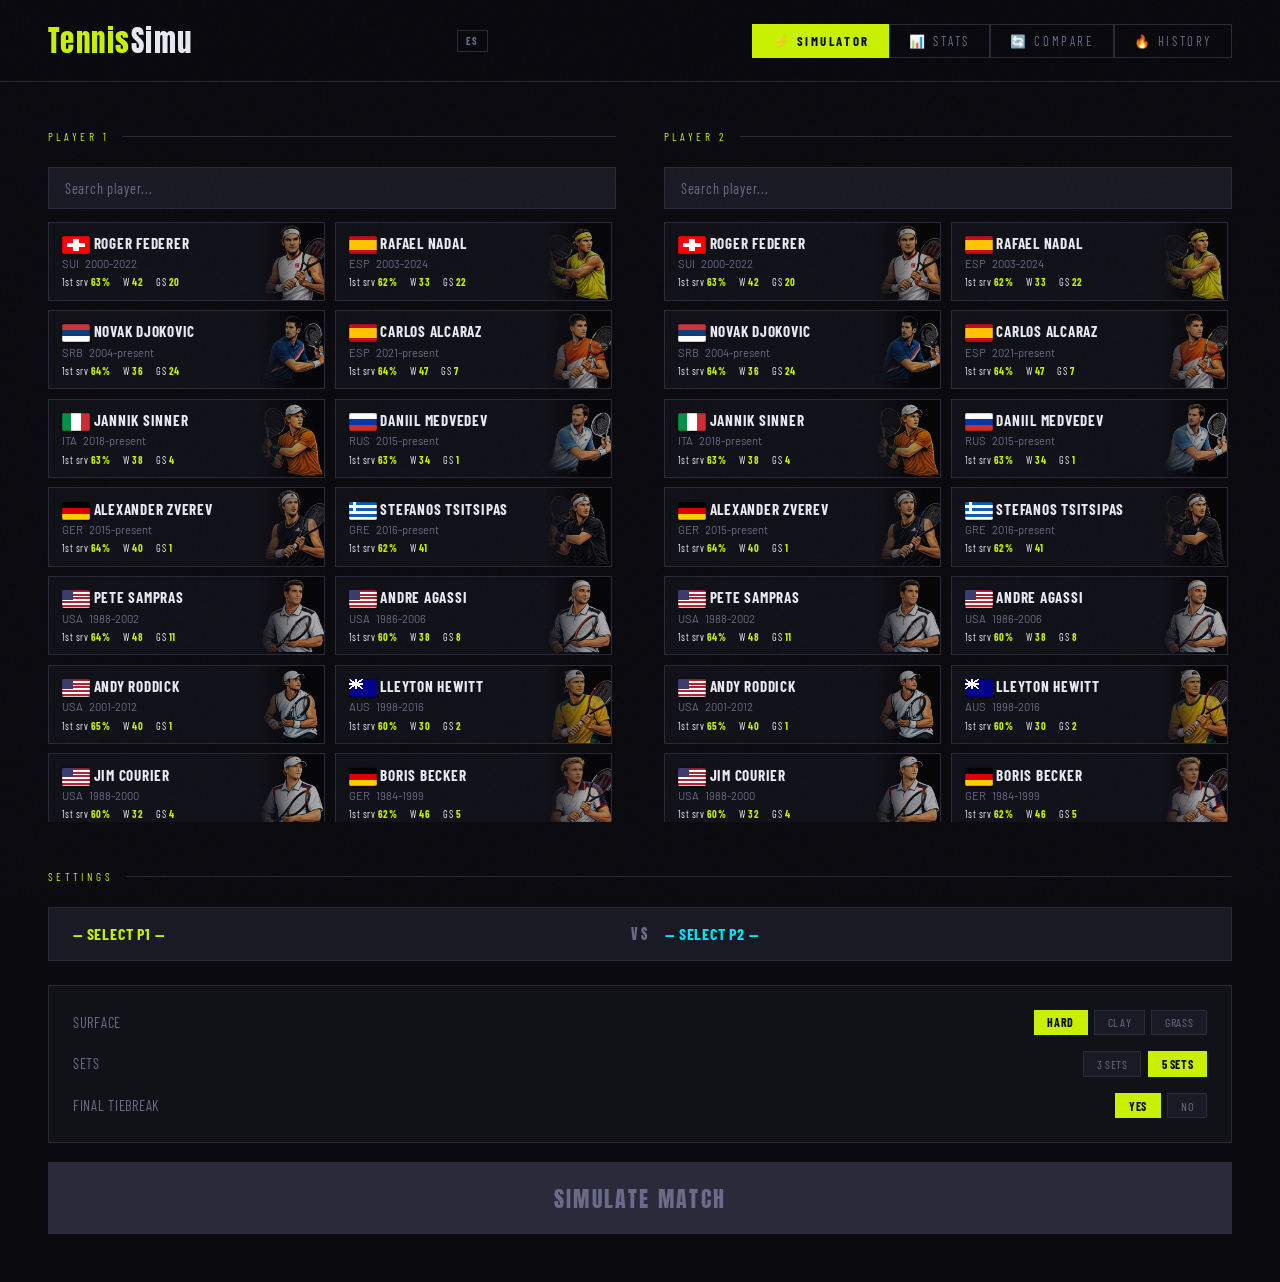
==== index.html @ 1f93cda4 "Add files via upload" ====
<!DOCTYPE html>
<html lang="en">
<head>
<meta charset="UTF-8">
<meta name="viewport" content="width=device-width, initial-scale=1.0, maximum-scale=5.0">
<meta name="theme-color" content="#0a0a0f">
<meta name="apple-mobile-web-app-capable" content="yes">
<meta name="apple-mobile-web-app-status-bar-style" content="black-translucent">
<title>TennisSimu</title>
<link rel="icon" type="image/svg+xml" href="data:image/svg+xml,%3Csvg xmlns='http://www.w3.org/2000/svg' viewBox='0 0 32 32'%3E%3Ccircle cx='16' cy='16' r='15' fill='%230a0a0f' stroke='%232a2a3a' stroke-width='1'/%3E%3Ctext x='16' y='22' font-family='Arial Black,sans-serif' font-size='18' font-weight='900' fill='%23c8f000' text-anchor='middle'%3ET%3C/text%3E%3C/svg%3E">
<link rel="icon" type="image/png" sizes="32x32" href="data:image/svg+xml,%3Csvg xmlns='http://www.w3.org/2000/svg' viewBox='0 0 32 32'%3E%3Ccircle cx='16' cy='16' r='15' fill='%230a0a0f' stroke='%232a2a3a' stroke-width='1'/%3E%3Ctext x='16' y='22' font-family='Arial Black,sans-serif' font-size='18' font-weight='900' fill='%23c8f000' text-anchor='middle'%3ET%3C/text%3E%3C/svg%3E">
<link rel="preconnect" href="https://fonts.googleapis.com">
<link href="https://fonts.googleapis.com/css2?family=Anton&family=Barlow+Condensed:wght@300;400;600;700&family=Barlow:wght@300;400;500&display=swap" rel="stylesheet">
<link rel="stylesheet" href="css/style.css">
</head>
<body>
<header>
  <div class="logo">Tennis<span>Simu</span></div>
  <button id="lang-toggle" class="lang-toggle">ES</button>
  <div class="nav-tabs">
    <button class="nav-tab active" data-page="simulator">⚡ Simulator</button>
    <button class="nav-tab" data-page="stats">📊 Stats</button>
    <button class="nav-tab" data-page="comparador">🔄 Compare</button>
    <button class="nav-tab" data-page="historico">🔥 History</button>
  </div>
</header>

<!-- ==================== PAGE: SIMULATOR ==================== -->
<div id="page-simulator" class="page active">
<div class="main-grid">

  <!-- DESKTOP selector (hidden on mobile) -->
  <div id="desktop-selector" style="display:contents">
  <div>
    <div class="section-label" id="section-label-p1">Player 1</div>
    <input class="search-bar" placeholder="Search player..." id="search-p1">
    <div class="player-grid" id="grid-p1"></div>
  </div>

  <div>
    <div class="section-label" id="section-label-p2">Player 2</div>
    <input class="search-bar" placeholder="Search player..." id="search-p2">
    <div class="player-grid" id="grid-p2"></div>
  </div>
  </div><!-- /desktop-selector -->

  <!-- MOBILE selector (hidden on desktop) -->
  <div id="mobile-selector" style="display:none; grid-column:1/-1">
    <div id="mob-sel-header" class="mob-sel-header"></div>
    <input class="search-bar" placeholder="🔍 Search player..." id="mob-search">
    <div class="mob-grid" id="mob-grid"></div>
    <!-- Player slots — se actualizan al elegir jugadores -->
    <div class="mob-vs-bar" id="mob-vs-bar">
      <div class="mob-player-slot slot-p1 slot-empty" id="mob-slot-p1">
        <div class="mob-slot-empty-label">PLAYER 1</div>
      </div>
      <div class="mob-vs-sep">VS</div>
      <div class="mob-player-slot slot-p2 slot-empty" id="mob-slot-p2">
        <div class="mob-slot-empty-label">PLAYER 2</div>
      </div>
    </div>
  </div>

  <div style="grid-column:1/-1">
    <div class="section-label" id="section-label-config">Settings</div>
    <div class="selection-display">
      <div class="sel-name p1" id="sel-p1" id="sel-p1">— Select P1 —</div>
      <div class="sel-vs">VS</div>
      <div class="sel-name p2" id="sel-p2">— Select P2 —</div>
    </div>
    <div class="config-panel">
      <div class="config-row">
        <span id="label-surface">Surface</span>
        <div class="config-options" id="surface-opts">
          <button class="opt-btn active" data-val="hard">Hard</button>
          <button class="opt-btn" data-val="clay">Clay</button>
          <button class="opt-btn" data-val="grass">Grass</button>
        </div>
      </div>
      <div class="config-row">
        <span id="label-sets">Sets</span>
        <div class="config-options" id="sets-opts">
          <button class="opt-btn" data-val="3">3 sets</button>
          <button class="opt-btn active" data-val="5">5 sets</button>
        </div>
      </div>
      <div class="config-row">
        <span id="label-tb">Final tiebreak</span>
        <div class="config-options" id="tb-opts">
          <button class="opt-btn active" data-val="yes">Yes</button>
          <button class="opt-btn" data-val="no">No</button>
        </div>
      </div>
    </div>
    <br>
    <button class="sim-btn" id="sim-btn" disabled>SIMULATE MATCH</button>
  </div>

  <div class="winner-banner" id="winner-banner" style="display:none">
    <div class="winner-label" id="winner-label-text">🏆 Match winner</div>
    <div class="winner-name" id="winner-name">—</div>
    <div class="winner-score" id="winner-score">—</div>
  </div>

  <div id="scoreboard" style="display:none">
    <div class="score-header">
      <div id="sb-header-player">Player</div>
      <div>S1</div><div>S2</div><div>S3</div><div>S4</div><div>S5</div>
      <div id="sb-header-games">Games</div>
    </div>
    <div class="score-row">
      <div class="player-label"><span class="dot-p1"></span><span id="sb-name-p1">—</span></div>
      <div class="set-score inactive" id="s1p1">-</div>
      <div class="set-score inactive" id="s2p1">-</div>
      <div class="set-score inactive" id="s3p1">-</div>
      <div class="set-score inactive" id="s4p1">-</div>
      <div class="set-score inactive" id="s5p1">-</div>
      <div class="games-total p1" id="tot-p1">0</div>
    </div>
    <div class="score-row">
      <div class="player-label"><span class="dot-p2"></span><span id="sb-name-p2">—</span></div>
      <div class="set-score inactive" id="s1p2">-</div>
      <div class="set-score inactive" id="s2p2">-</div>
      <div class="set-score inactive" id="s3p2">-</div>
      <div class="set-score inactive" id="s4p2">-</div>
      <div class="set-score inactive" id="s5p2">-</div>
      <div class="games-total p2" id="tot-p2">0</div>
    </div>
  </div>

  <div id="match-stats" style="display:none">
    <div class="section-label" id="match-stats-label">Match stats</div>
    <div class="stats-two-cols" id="stats-grid">
      <div class="stats-col" id="stats-col-p1"></div>
      <div class="stats-col" id="stats-col-p2"></div>
    </div>
  </div>
  <div id="point-log" style="display:none"></div>
  <div id="again-wrap" style="display:none; grid-column:1/-1;">
    <div id="sim1000-result" style="display:none;">
      <div class="sim1000-header" id="sim1000-header">100 MATCHES</div>
      <div class="sim1000-nums">
        <div class="sim1000-num p1" id="sim1000-num-p1">—</div>
        <div class="sim1000-num p2" id="sim1000-num-p2">—</div>
      </div>
      <div class="sim1000-bar-wrap">
        <div class="sim1000-bar-p1" id="sim1000-bar-p1"></div>
        <div class="sim1000-bar-p2" id="sim1000-bar-p2"></div>
      </div>
    </div>
    <button class="sim-btn sim-btn-1000" id="sim-btn-1000" disabled>× 100</button>
    <button class="again-btn" id="again-btn">↩ New match</button>
  </div>

</div>
</div>

<!-- ==================== PAGE: COMPARADOR ==================== -->
<div id="page-comparador" class="page">
  <div class="stats-page-layout">

    <!-- SIDEBAR -->
    <div class="players-sidebar">
      <div class="sidebar-header">
        <div class="sidebar-title">Database · <span id="comp-player-count">0</span> players</div>
        <input class="sidebar-search" placeholder="Search name..." id="comp-sidebar-search">
        <div class="era-filter" id="comp-era-filter">
          <button class="era-btn active" data-era="all">All</button>
          <button class="era-btn" data-era="2010s">2010s+</button>
          <button class="era-btn" data-era="2000s">2000s</button>
          <button class="era-btn" data-era="90s">90s</button>
          <button class="era-btn" data-era="80s">80s</button>
          <button class="era-btn" data-era="70s">70s</button>
        </div>
      </div>
      <div id="comp-players-list"></div>
    </div>

    <!-- DETAIL VIEW: dos columnas de jugadores -->
    <div class="player-detail" id="comp-player-detail">
      <div class="detail-empty" id="comp-empty-view">
        <div class="detail-empty-icon">🔄</div>
        <div class="detail-empty-text" id="comp-empty-text">Select two players to compare them</div>
      </div>
      <div id="comp-detail-content" style="display:none;"></div>
    </div>

  </div>
</div>

<!-- ==================== PAGE: ESTADÍSTICAS ==================== -->
<div id="page-stats" class="page">
  <div class="stats-page-layout">

    <!-- SIDEBAR -->
    <div class="players-sidebar">
      <div class="sidebar-header">
        <div class="sidebar-title">Database · <span id="player-count">0</span> players</div>
        <input class="sidebar-search" placeholder="Search name..." id="sidebar-search">
        <div class="era-filter" id="era-filter">
          <button class="era-btn active" data-era="all">All</button>
          <button class="era-btn" data-era="2010s">2010s+</button>
          <button class="era-btn" data-era="2000s">2000s</button>
          <button class="era-btn" data-era="90s">90s</button>
          <button class="era-btn" data-era="80s">80s</button>
          <button class="era-btn" data-era="70s">70s</button>
        </div>
      </div>
      <div id="players-list"></div>
    </div>

    <!-- DETAIL -->
    <div class="player-detail" id="player-detail">
      <div class="detail-empty" id="detail-empty">
        <div class="detail-empty-icon">🎾</div>
        <div class="detail-empty-text" id="detail-empty-text">Select a player to view their stats</div>
      </div>
      <div id="detail-content" style="display:none;"></div>
    </div>

  </div>
</div>

<!-- ==================== PAGE: HISTÓRICO ==================== -->
<div id="page-historico" class="page">
  <div class="results-header">
    <h2 id="hist-title">HISTORICAL RESULTS</h2>
    <p class="results-subtitle" id="hist-sub">9,489 real matches · 1985–2024 · 99 players</p>
  </div>

  <!-- FILTROS -->
  <div class="results-filters">
    <div class="filter-group">
      <label id="rf-label-p1">PLAYER 1</label>
      <select id="rf-p1"><option value="">All</option></select>
    </div>
    <div class="filter-group">
      <label id="rf-label-p2">PLAYER 2</label>
      <select id="rf-p2"><option value="">All</option></select>
    </div>
    <div class="filter-group">
      <label id="rf-label-surface">SURFACE</label>
      <select id="rf-surf">
        <option value="">All</option>
        <option value="H">Hard</option>
        <option value="C">Clay</option>
        <option value="G">Grass</option>
      </select>
    </div>
    <div class="filter-group">
      <label id="rf-label-level">LEVEL</label>
      <select id="rf-lvl">
        <option value="">All</option>
        <option value="Grand Slam">Grand Slam</option>
        <option value="Masters 1000">Masters 1000</option>
        <option value="ATP Finals">ATP Finals</option>
        <option value="ATP 500">ATP 500</option>
        <option value="ATP 250">ATP 250</option>
      </select>
    </div>
    <div class="filter-group">
      <label id="rf-label-year-from">YEAR FROM</label>
      <select id="rf-year-from"><option value="">1985</option></select>
    </div>
    <div class="filter-group">
      <label id="rf-label-year-to">YEAR TO</label>
      <select id="rf-year-to"><option value="">2024</option></select>
    </div>
    <button class="btn-filter" id="rf-btn-filter" onclick="applyResultsFilter()">FILTER</button>
    <button class="btn-filter btn-reset" id="rf-btn-reset" onclick="resetResultsFilter()">RESET</button>
  </div>

  <!-- H2H BADGE -->
  <div id="h2h-badge" style="display:none;"></div>

  <!-- CONTADOR -->
  <div id="results-count" class="results-count"></div>

  <!-- TABLA -->
  <div class="results-table-wrap">
    <table class="results-table">
      <thead>
        <tr>
          <th id="th-year">YEAR</th>
          <th id="th-tournament">TOURNAMENT</th>
          <th id="th-level">LEVEL</th>
          <th id="th-round">ROUND</th>
          <th id="th-surface">SURFACE</th>
          <th id="th-winner">WINNER</th>
          <th id="th-loser">LOSER</th>
          <th id="th-result">RESULT</th>
        </tr>
      </thead>
      <tbody id="results-tbody"></tbody>
    </table>
  </div>

  <!-- PAGINACIÓN -->
  <div id="results-pagination" class="results-pagination"></div>
</div>

<script src="js/players.js" defer></script>
<script src="js/engine.js" defer></script>
<script src="js/results_db.js" defer></script>
<script src="js/app.js" defer></script>

<!-- Ensure initialization happens after all scripts load -->
<script>
  function ensureInitialized() {
    if (typeof PLAYERS === 'undefined' ||  typeof initializeUI === 'undefined' || typeof RESULTS_DB === 'undefined') {
      console.log('[TL] Waiting for scripts to load...');
      setTimeout(ensureInitialized, 100);
      return;
    }
    console.log('[TL] All scripts loaded, calling initializeUI');
    if (document.readyState === 'loading') {
      document.addEventListener('DOMContentLoaded', initializeUI);
    } else {
      initializeUI();
    }
  }
  
  // Start check immediately
  ensureInitialized();
  
  // Also ensure on window load
  window.addEventListener('load', () => {
    console.log('[TL] Window.load event, checking if need to re-init...');
    setTimeout(() => {
      if (document.getElementById('grid-p1')?.children.length === 0) {
        console.log('[TL] Grids empty, re-initializing...');
        if (typeof initializeUI === 'function') {
          initializeUI();
        }
      }
    }, 200);
  });
</script>
</body>
</html>
---- css/style.css ----
:root {
    --bg: #0a0a0f;
    --surface: #111118;
    --surface2: #1a1a24;
    --border: #2a2a3a;
    --accent: #c8f000;
    --accent2: #00e5ff;
    --red: #ff4444;
    --text: #e8e8f0;
    --muted: #6a6a8a;
  }
  * { margin:0; padding:0; box-sizing:border-box; }
  body { background:var(--bg); color:var(--text); font-family:'Barlow',sans-serif; min-height:100vh; overflow-x:hidden; }
  body::before { content:''; position:fixed; inset:0; background-image:url("data:image/svg+xml,%3Csvg viewBox='0 0 256 256' xmlns='http://www.w3.org/2000/svg'%3E%3Cfilter id='noise'%3E%3CfeTurbulence type='fractalNoise' baseFrequency='0.9' numOctaves='4' stitchTiles='stitch'/%3E%3C/filter%3E%3Crect width='100%25' height='100%25' filter='url(%23noise)' opacity='0.03'/%3E%3C/svg%3E"); pointer-events:none; z-index:9999; opacity:0.4; }

  /* HEADER */
  header { padding:1.2rem 3rem; border-bottom:1px solid var(--border); display:flex; align-items:center; justify-content:space-between; position:sticky; top:0; background:rgba(10,10,15,0.95); backdrop-filter:blur(10px); z-index:100; }
  .logo { font-family:'Anton',sans-serif; font-size:1.8rem; letter-spacing:0.05em; color:var(--accent); }
  .logo span { color:var(--text); }
  .nav-tabs { display:flex; gap:0; }
  .nav-tab { font-family:'Barlow Condensed',sans-serif; font-size:0.8rem; letter-spacing:0.2em; text-transform:uppercase; color:var(--muted); border:1px solid var(--border); padding:0.5rem 1.2rem; cursor:pointer; transition:all 0.15s; background:transparent; }
  .nav-tab:first-child { border-right:none; }
  .nav-tab.active { background:var(--accent); color:var(--bg); border-color:var(--accent); font-weight:700; }
  .nav-tab:hover:not(.active) { color:var(--text); border-color:var(--muted); }

  /* PAGE SYSTEM */
  .page { display:none; }
  .page.active { display:block; }

  /* SECTION LABEL */
  .section-label { font-family:'Barlow Condensed',sans-serif; font-size:0.7rem; letter-spacing:0.3em; text-transform:uppercase; color:var(--accent); margin-bottom:1.5rem; display:flex; align-items:center; gap:0.8rem; }
  .section-label::after { content:''; flex:1; height:1px; background:var(--border); }

  /* ===================== SIMULATOR PAGE ===================== */
  .main-grid { display:grid; grid-template-columns:1fr 1fr; gap:3rem; max-width:1400px; margin:0 auto; padding:3rem; }

  .player-grid { display:grid; grid-template-columns:1fr 1fr; gap:0.6rem; max-height:600px; overflow-y:auto; padding-right:4px; }
  .player-grid::-webkit-scrollbar { width:4px; }
  .player-grid::-webkit-scrollbar-track { background:var(--surface); }
  .player-grid::-webkit-scrollbar-thumb { background:var(--border); }

  .player-card { background:var(--surface); border:1px solid var(--border); padding:0.7rem 0.8rem; cursor:pointer; transition:all 0.15s; position:relative; overflow:hidden; }
  .player-card::before { content:''; position:absolute; left:0; top:0; bottom:0; width:3px; background:transparent; transition:all 0.15s; }
  .player-card:hover { border-color:var(--muted); background:var(--surface2); }
  .player-card:hover .card-avatar svg { transform:scale(1.08); transition:transform 0.2s ease; }
  .card-avatar svg { transition:transform 0.2s ease; }
  .player-card.selected-p1 { border-color:var(--accent); background:#1a1f00; }
  .player-card.selected-p1::before { background:var(--accent); }
  .player-card.selected-p2 { border-color:var(--accent2); background:#001a1f; }
  .player-card.selected-p2::before { background:var(--accent2); }
  .player-name { font-family:'Barlow Condensed',sans-serif; font-size:0.95rem; font-weight:700; letter-spacing:0.05em; text-transform:uppercase; }
  .player-meta { font-size:0.7rem; color:var(--muted); margin-top:0.2rem; display:flex; align-items:center; gap:0.4rem; flex-wrap:wrap; }
  .player-stat-mini { display:flex; gap:0.8rem; margin-top:0.4rem; flex-wrap:wrap; }
  .stat-pill { font-size:0.65rem; font-family:'Barlow Condensed',sans-serif; letter-spacing:0.05em; }
  .stat-pill span { color:var(--accent); font-weight:700; }

  .config-panel { background:var(--surface); border:1px solid var(--border); padding:1.5rem; display:flex; flex-direction:column; gap:1rem; }
  .config-row { display:flex; align-items:center; justify-content:space-between; font-family:'Barlow Condensed',sans-serif; font-size:0.9rem; letter-spacing:0.05em; text-transform:uppercase; color:var(--muted); }
  .config-options { display:flex; gap:0.4rem; }
  .opt-btn { background:var(--surface2); border:1px solid var(--border); color:var(--muted); padding:0.3rem 0.8rem; font-size:0.75rem; font-family:'Barlow Condensed',sans-serif; letter-spacing:0.05em; cursor:pointer; transition:all 0.1s; text-transform:uppercase; }
  .opt-btn.active { background:var(--accent); color:var(--bg); border-color:var(--accent); font-weight:700; }

  .sim-btn { background:var(--accent); color:var(--bg); border:none; padding:1.2rem 2rem; font-family:'Anton',sans-serif; font-size:1.4rem; letter-spacing:0.1em; text-transform:uppercase; cursor:pointer; width:100%; transition:all 0.15s; }
  .sim-btn:hover { background:#d4ff10; transform:translateY(-1px); box-shadow:0 8px 30px rgba(200,240,0,0.3); }
  .sim-btn:disabled { background:var(--border); color:var(--muted); cursor:not-allowed; transform:none; box-shadow:none; }

  #scoreboard { display:none; grid-column:1/-1; background:var(--surface); border:1px solid var(--border); }
  .score-header { display:grid; grid-template-columns:2fr repeat(5,1fr) 1fr; background:var(--surface2); border-bottom:1px solid var(--border); padding:0.8rem 1.5rem; font-family:'Barlow Condensed',sans-serif; font-size:0.75rem; letter-spacing:0.15em; text-transform:uppercase; color:var(--muted); }
  .score-header div,.score-row div { text-align:center; }
  .score-header div:first-child,.score-row div:first-child { text-align:left; }
  .score-row { display:grid; grid-template-columns:2fr repeat(5,1fr) 1fr; padding:1.2rem 1.5rem; border-bottom:1px solid var(--border); align-items:center; }
  .score-row:last-child { border-bottom:none; }
  .player-label { font-family:'Barlow Condensed',sans-serif; font-size:1.1rem; font-weight:700; letter-spacing:0.05em; text-transform:uppercase; display:flex; align-items:center; gap:0.6rem; }
  .dot-p1 { width:8px; height:8px; background:var(--accent); border-radius:50%; flex-shrink:0; }
  .dot-p2 { width:8px; height:8px; background:var(--accent2); border-radius:50%; flex-shrink:0; }
  .set-score { font-family:'Anton',sans-serif; font-size:1.4rem; text-align:center; }
  .set-score.winner { color:var(--accent); }
  .set-score.inactive { color:var(--border); }
  .set-score.p2-win { color:var(--accent2); }
  .games-total { font-family:'Anton',sans-serif; font-size:1.8rem; }
  .games-total.p1 { color:var(--accent); }
  .games-total.p2 { color:var(--accent2); }

  #match-stats { display:none; grid-column:1/-1; background:var(--surface); border:1px solid var(--border); padding:2rem; }
  .stats-grid { display:grid; grid-template-columns:1fr 200px 1fr; gap:0.8rem; align-items:center; }
  .stat-val-left { text-align:right; font-family:'Barlow Condensed',sans-serif; font-size:1.1rem; font-weight:700; color:var(--accent); }
  .stat-val-right { text-align:left; font-family:'Barlow Condensed',sans-serif; font-size:1.1rem; font-weight:700; color:var(--accent2); }
  .stat-name { text-align:center; font-size:0.72rem; font-family:'Barlow Condensed',sans-serif; letter-spacing:0.1em; text-transform:uppercase; color:var(--muted); padding:0.3rem 0; }
  .bar-wrap { height:3px; background:var(--border); overflow:hidden; }
  .bar-fill-left { height:100%; background:var(--accent); float:right; transition:width 1s ease; }
  .bar-fill-right { height:100%; background:var(--accent2); transition:width 1s ease; }

  .winner-banner { display:none; grid-column:1/-1; padding:3rem; text-align:center; background:linear-gradient(135deg,#0a1000,#0a0a0f,#001015); border:1px solid var(--border); position:relative; overflow:hidden; }
  .winner-banner::before { content:''; position:absolute; inset:0; background:radial-gradient(ellipse at center,rgba(200,240,0,0.05) 0%,transparent 70%); }
  .winner-label { font-family:'Barlow Condensed',sans-serif; font-size:0.75rem; letter-spacing:0.4em; text-transform:uppercase; color:var(--muted); margin-bottom:0.5rem; }
  .winner-name { font-family:'Anton',sans-serif; font-size:4rem; letter-spacing:0.05em; text-transform:uppercase; line-height:1; margin-bottom:0.5rem; }
  .winner-score { font-family:'Barlow Condensed',sans-serif; font-size:1.2rem; color:var(--muted); letter-spacing:0.1em; }

  #point-log { display:none; grid-column:1/-1; max-height:180px; overflow-y:auto; background:var(--surface); border:1px solid var(--border); padding:1rem 1.5rem; }
  #point-log::-webkit-scrollbar { width:4px; }
  #point-log::-webkit-scrollbar-thumb { background:var(--border); }
  .log-entry { font-size:0.78rem; color:var(--muted); padding:0.15rem 0; font-family:'Barlow Condensed',sans-serif; border-bottom:1px solid #1a1a24; }
  .log-entry.important { color:var(--accent); font-weight:700; }
  .log-entry.p2w { color:var(--accent2); font-weight:700; }
  .log-entry.log-set-p1 { color:var(--accent); font-weight:700; font-size:0.85rem; padding:0.35rem 0; border-bottom:1px solid var(--accent); background:rgba(200,240,0,0.05); padding-left:0.3rem; }
  .log-entry.log-set-p2 { color:var(--accent2); font-weight:700; font-size:0.85rem; padding:0.35rem 0; border-bottom:1px solid var(--accent2); background:rgba(0,229,255,0.05); padding-left:0.3rem; }

  .again-btn { background:transparent; border:1px solid var(--border); color:var(--muted); padding:0.8rem 1.5rem; font-family:'Barlow Condensed',sans-serif; letter-spacing:0.1em; font-size:0.85rem; text-transform:uppercase; cursor:pointer; transition:all 0.15s; width:100%; }
  .again-btn:hover { border-color:var(--accent); color:var(--accent); }

  .selection-display { display:flex; align-items:center; gap:1rem; padding:1rem 1.5rem; background:var(--surface2); border:1px solid var(--border); margin-bottom:1.5rem; }
  .sel-name { font-family:'Barlow Condensed',sans-serif; font-size:1rem; font-weight:700; text-transform:uppercase; letter-spacing:0.05em; flex:1; display:flex; align-items:center; gap:0.5rem; }
  .sel-name.p1 { color:var(--accent); }
  .sel-name.p2 { color:var(--accent2); }
  .sel-vs { font-family:'Anton',sans-serif; font-size:0.85rem; color:var(--muted); letter-spacing:0.2em; }

  @keyframes fadeIn { from{opacity:0;transform:translateY(10px)} to{opacity:1;transform:translateY(0)} }
  .animate-in { animation:fadeIn 0.4s ease forwards; }

  /* SEARCH BAR for simulator */
  .search-bar { width:100%; background:var(--surface2); border:1px solid var(--border); color:var(--text); padding:0.7rem 1rem; font-family:'Barlow Condensed',sans-serif; font-size:0.9rem; letter-spacing:0.05em; margin-bottom:0.8rem; outline:none; }
  .search-bar::placeholder { color:var(--muted); }
  .search-bar:focus { border-color:var(--muted); }

  /* ===================== STATS PAGE ===================== */
  #page-stats { background:var(--bg); }
  .stats-page-layout { display:grid; grid-template-columns:320px 1fr; min-height:calc(100vh - 65px); }

  /* LEFT PANEL */
  .players-sidebar { background:var(--surface); border-right:1px solid var(--border); height:calc(100vh - 65px); overflow-y:auto; position:sticky; top:65px; }
  .players-sidebar::-webkit-scrollbar { width:4px; }
  .players-sidebar::-webkit-scrollbar-thumb { background:var(--border); }
  .sidebar-header { padding:1.2rem 1.5rem; border-bottom:1px solid var(--border); position:sticky; top:0; background:var(--surface); z-index:10; }
  .sidebar-title { font-family:'Barlow Condensed',sans-serif; font-size:0.7rem; letter-spacing:0.3em; text-transform:uppercase; color:var(--accent); margin-bottom:0.8rem; }
  .sidebar-search { width:100%; background:var(--bg); border:1px solid var(--border); color:var(--text); padding:0.6rem 0.9rem; font-family:'Barlow Condensed',sans-serif; font-size:0.85rem; letter-spacing:0.03em; outline:none; }
  .sidebar-search::placeholder { color:var(--muted); }
  .sidebar-search:focus { border-color:var(--muted); }

  .era-filter { display:flex; flex-wrap:wrap; gap:0.3rem; margin-top:0.6rem; }
  .era-btn { font-family:'Barlow Condensed',sans-serif; font-size:0.65rem; letter-spacing:0.1em; text-transform:uppercase; border:1px solid var(--border); color:var(--muted); padding:0.2rem 0.5rem; cursor:pointer; background:transparent; transition:all 0.1s; }
  .era-btn.active { background:var(--accent); color:var(--bg); border-color:var(--accent); font-weight:700; }

  .player-list-item { padding:0.8rem 1.5rem; cursor:pointer; border-bottom:1px solid #16161e; transition:all 0.1s; display:flex; align-items:center; gap:0.7rem; position:relative; }
  .player-list-item::before { content:''; position:absolute; left:0; top:0; bottom:0; width:3px; background:transparent; transition:all 0.1s; }
  .player-list-item:hover { background:var(--surface2); }
  .player-list-item.active { background:#1a1f00; }
  .player-list-item.active::before { background:var(--accent); }
  .pli-flag { font-size:1rem; flex-shrink:0; }
  .pli-info { flex:1; min-width:0; }
  .pli-name { font-family:'Barlow Condensed',sans-serif; font-size:0.9rem; font-weight:700; letter-spacing:0.05em; text-transform:uppercase; white-space:nowrap; overflow:hidden; text-overflow:ellipsis; }
  .pli-sub { font-size:0.68rem; color:var(--muted); margin-top:0.1rem; }
  .pli-gs { font-family:'Anton',sans-serif; font-size:1rem; color:var(--accent); flex-shrink:0; }

  /* RIGHT PANEL - player detail */
  .player-detail { padding:3rem; }
  .detail-empty { display:flex; flex-direction:column; align-items:center; justify-content:center; min-height:60vh; color:var(--muted); text-align:center; }
  .detail-empty-icon { font-size:4rem; margin-bottom:1rem; opacity:0.3; }
  .detail-empty-text { font-family:'Barlow Condensed',sans-serif; font-size:1rem; letter-spacing:0.2em; text-transform:uppercase; }

  .player-hero { display:grid; grid-template-columns:1fr 2fr; gap:3rem; margin-bottom:3rem; align-items:start; }
  .player-avatar { background:var(--surface2); border:1px solid var(--border); aspect-ratio:3/4; display:flex; align-items:center; justify-content:center; position:relative; overflow:hidden; }
  .player-avatar-initial { font-family:'Anton',sans-serif; font-size:6rem; color:var(--border); letter-spacing:0.05em; }
  .player-flag-bg { position:absolute; bottom:1rem; right:1rem; font-size:2.5rem; opacity:0.3; }
  .player-avatar-accent { position:absolute; bottom:0; left:0; right:0; height:4px; background:var(--accent); }

  .player-hero-info {}
  .player-hero-name { font-family:'Anton',sans-serif; font-size:3rem; letter-spacing:0.03em; text-transform:uppercase; line-height:1; margin-bottom:0.4rem; }
  .player-hero-country { font-family:'Barlow Condensed',sans-serif; font-size:0.8rem; letter-spacing:0.2em; text-transform:uppercase; color:var(--muted); margin-bottom:1.5rem; display:flex; align-items:center; gap:0.5rem; }
  .player-hero-badges { display:flex; flex-wrap:wrap; gap:0.5rem; margin-bottom:1.5rem; }
  .badge { font-family:'Barlow Condensed',sans-serif; font-size:0.72rem; letter-spacing:0.1em; text-transform:uppercase; padding:0.3rem 0.7rem; border:1px solid var(--border); color:var(--muted); }
  .badge.highlight { border-color:var(--accent); color:var(--accent); }
  .badge.gs { background:var(--accent); color:var(--bg); border-color:var(--accent); font-weight:700; }

  .player-bio { font-size:0.9rem; line-height:1.7; color:#a0a0b8; margin-bottom:1.5rem; max-width:500px; }
  .peak-stat { display:flex; gap:2rem; flex-wrap:wrap; }
  .peak-item { }
  .peak-label { font-family:'Barlow Condensed',sans-serif; font-size:0.65rem; letter-spacing:0.2em; text-transform:uppercase; color:var(--muted); margin-bottom:0.2rem; }
  .peak-value { font-family:'Anton',sans-serif; font-size:1.4rem; color:var(--accent); }

  /* SIM STATS TABLE */
  .sim-stats-section { margin-bottom:3rem; }
  .stat-cards { display:grid; grid-template-columns:repeat(4, 1fr); gap:1rem; margin-bottom:2rem; }
  .stat-card { background:var(--surface); border:1px solid var(--border); padding:1.2rem; position:relative; overflow:hidden; }
  .stat-card::after { content:''; position:absolute; bottom:0; left:0; right:0; height:2px; background:var(--border); }
  .stat-card.highlight::after { background:var(--accent); }
  .stat-card-label { font-family:'Barlow Condensed',sans-serif; font-size:0.65rem; letter-spacing:0.2em; text-transform:uppercase; color:var(--muted); margin-bottom:0.5rem; }
  .stat-card-value { font-family:'Anton',sans-serif; font-size:2.2rem; line-height:1; }
  .stat-card-sub { font-size:0.72rem; color:var(--muted); margin-top:0.3rem; }

  /* SURFACE BARS */
  .surface-section { background:var(--surface); border:1px solid var(--border); padding:1.5rem; margin-bottom:2rem; }
  .surface-title { font-family:'Barlow Condensed',sans-serif; font-size:0.7rem; letter-spacing:0.25em; text-transform:uppercase; color:var(--accent); margin-bottom:1.2rem; }
  .surface-row { display:grid; grid-template-columns:80px 1fr 60px; align-items:center; gap:1rem; margin-bottom:0.8rem; }
  .surface-label { font-family:'Barlow Condensed',sans-serif; font-size:0.8rem; letter-spacing:0.05em; text-transform:uppercase; color:var(--muted); }
  .surface-bar-track { height:6px; background:var(--border); position:relative; }
  .surface-bar-fill { height:100%; transition:width 0.8s ease; }
  .surface-bar-fill.hard { background:#4fc3f7; }
  .surface-bar-fill.clay { background:#ff8a65; }
  .surface-bar-fill.grass { background:#81c784; }
  .surface-val { font-family:'Barlow Condensed',sans-serif; font-size:0.85rem; font-weight:700; text-align:right; }
  .surface-val.good { color:var(--accent); }
  .surface-val.avg { color:var(--text); }
  .surface-val.weak { color:var(--muted); }

  /* COMPARISON BARS */
  .stat-table { background:var(--surface); border:1px solid var(--border); }
  .stat-table-header { display:grid; grid-template-columns:1fr 100px 160px; padding:0.8rem 1.5rem; background:var(--surface2); border-bottom:1px solid var(--border); font-family:'Barlow Condensed',sans-serif; font-size:0.65rem; letter-spacing:0.2em; text-transform:uppercase; color:var(--muted); }
  .stat-table-row { display:grid; grid-template-columns:1fr 100px 160px; padding:0.8rem 1.5rem; border-bottom:1px solid #16161e; align-items:center; }
  .stat-table-row:last-child { border-bottom:none; }
  .str-label { font-size:0.8rem; color:var(--muted); font-family:'Barlow Condensed',sans-serif; letter-spacing:0.05em; text-transform:uppercase; }
  .str-value { font-family:'Barlow Condensed',sans-serif; font-size:1rem; font-weight:700; color:var(--text); }
  .str-bar { height:4px; background:var(--border); }
  .str-bar-fill { height:100%; background:var(--accent); transition:width 0.8s; }


  /* SPEED CARDS */
  .speed-cards { display:grid; grid-template-columns:repeat(4,1fr); gap:1rem; margin-bottom:0.5rem; }
  .speed-cards .speed-card:last-child { grid-column: 1 / -1; }
  .speed-card { background:var(--surface2); border:1px solid var(--border); padding:1.2rem; text-align:center; position:relative; }
  .speed-card.combo { background:linear-gradient(135deg,#0a1000,#001015); border-color:var(--accent); }
  .speed-icon { font-size:1.5rem; margin-bottom:0.4rem; }
  .speed-label { font-family:'Barlow Condensed',sans-serif; font-size:0.65rem; letter-spacing:0.15em; text-transform:uppercase; color:var(--muted); margin-bottom:0.3rem; }
  .speed-value { font-family:'Anton',sans-serif; font-size:2.5rem; line-height:1; }
  .speed-unit { font-size:0.7rem; color:var(--muted); margin-bottom:0.6rem; }
  .speed-bar-track { height:3px; background:var(--border); }
  .speed-bar { height:100%; max-width:100%; }


  /* DATA BADGE */
  .data-badge { display:inline-block; font-size:0.6rem; letter-spacing:0.1em; padding:0.2rem 0.5rem; margin-left:0.8rem; font-weight:700; vertical-align:middle; }
  .badge-real { background:rgba(200,240,0,0.15); color:var(--accent); border:1px solid var(--accent); }
  .badge-est  { background:rgba(255,152,0,0.15); color:#ff9800; border:1px solid #ff9800; }

  /* RALLY DISTRIBUTION */
  .rally-distribution { display:flex; flex-direction:column; gap:0.8rem; margin-bottom:1.2rem; }
  .rally-bar-row { display:grid; grid-template-columns:100px 1fr 1fr; gap:0.8rem; align-items:center; }
  .rally-bar-label { font-family:'Barlow Condensed',sans-serif; font-size:0.75rem; letter-spacing:0.05em; text-transform:uppercase; color:var(--text); }
  .rally-bar-outer { height:22px; background:var(--border); position:relative; max-width:100%; }
  .rally-bar-fill { height:100%; position:relative; display:flex; align-items:center; min-width:30px; transition:width 0.8s ease; }
  .rally-short { background:linear-gradient(90deg, #c8f000, #a0c000); }
  .rally-mid   { background:linear-gradient(90deg, #00e5ff, #0099aa); }
  .rally-long  { background:linear-gradient(90deg, #ff9800, #cc6600); }
  .rally-pct { font-family:'Anton',sans-serif; font-size:0.75rem; color:var(--bg); padding:0 0.4rem; white-space:nowrap; }
  .rally-desc { font-size:0.68rem; color:var(--muted); line-height:1.3; }

  /* RETURN SPEED */
  .return-speed-row { display:grid; grid-template-columns:180px 80px 1fr; align-items:center; gap:0.8rem; margin-top:0.5rem; padding-top:0.8rem; border-top:1px solid var(--border); }
  .return-speed-label { font-family:'Barlow Condensed',sans-serif; font-size:0.75rem; letter-spacing:0.05em; text-transform:uppercase; color:var(--muted); }
  .return-speed-val { font-family:'Anton',sans-serif; font-size:1.2rem; color:var(--accent2); }
  .return-speed-bar-track { height:4px; background:var(--border); }
  .return-speed-bar { height:100%; background:var(--accent2); max-width:100%; transition:width 0.8s ease; }


  /* GS TROPHY SECTION */
  .gs-trophy-section { margin-bottom:1.5rem; }
  .gs-trophy-row { display:grid; grid-template-columns:repeat(4,1fr); gap:0.8rem; margin-bottom:0.8rem; }
  .gs-trophy-item { background:var(--surface2); border:1px solid var(--border); padding:0.8rem; text-align:center; position:relative; }
  .gs-trophy-item.gs-won { border-color:rgba(200,240,0,0.4); background:rgba(200,240,0,0.05); }
  .gs-trophy-item.gs-zero { opacity:0.45; }
  .gs-icon { font-size:1.4rem; margin-bottom:0.2rem; }
  .gs-name { font-family:'Barlow Condensed',sans-serif; font-size:0.62rem; letter-spacing:0.1em; text-transform:uppercase; color:var(--muted); margin-bottom:0.3rem; }
  .gs-count { font-family:'Anton',sans-serif; font-size:2rem; line-height:1; color:var(--accent); }
  .gs-dots { font-size:0.55rem; color:var(--accent); letter-spacing:1px; margin-top:0.3rem; line-height:1.4; word-break:break-all; }
  .gs-dots-empty { font-size:0.7rem; color:var(--border); margin-top:0.3rem; }
  .gs-totals-row { display:flex; gap:2rem; padding:0.8rem 1rem; background:var(--surface2); border:1px solid var(--border); }
  .gs-total-item { display:flex; align-items:center; gap:0.8rem; }
  .gs-total-label { font-family:'Barlow Condensed',sans-serif; font-size:0.75rem; letter-spacing:0.1em; text-transform:uppercase; color:var(--muted); }
  .gs-total-val { font-family:'Anton',sans-serif; font-size:1.8rem; color:var(--accent); }
  .masters-val { color:var(--accent2) !important; }

  /* SIDEBAR TITLES */
  .pli-titles { display:flex; flex-direction:column; gap:0.15rem; align-items:flex-end; flex-shrink:0; }
  .pli-gs { font-family:'Barlow Condensed',sans-serif; font-size:0.72rem; font-weight:700; color:var(--accent); white-space:nowrap; }
  .pli-masters { font-family:'Barlow Condensed',sans-serif; font-size:0.68rem; color:var(--accent2); white-space:nowrap; }

  /* ===================== COMPARADOR 2-PLAYER COMPARISON ===================== */
  .comparison-view { display:flex; flex-direction:column; gap:1.5rem; }
  
  .comp-header { display:grid; grid-template-columns:1fr auto 1fr; gap:1.5rem; align-items:center; margin-bottom:1rem; padding:1.5rem; background:var(--surface); border:1px solid var(--border); border-radius:4px; }
  .comp-player { font-family:'Anton',sans-serif; font-size:1.3rem; text-align:center; padding:0.8rem; border-radius:4px; }
  .comp-player.p1 { background:rgba(200,240,0,0.1); border:1px solid var(--accent); color:var(--accent); }
  .comp-player.p2 { background:rgba(0,229,255,0.1); border:1px solid var(--accent2); color:var(--accent2); }
  .comp-divider { font-size:1.2rem; color:var(--muted); }

  .stat-comparison { display:flex; flex-direction:column; gap:0.6rem; }
  .comp-stat-row { display:grid; grid-template-columns:1fr 1.2fr 1fr; gap:1.2rem; align-items:center; padding:0.8rem; background:var(--surface); border:1px solid var(--border); border-radius:4px; }
  .comp-p1-val { text-align:right; font-weight:600; color:var(--accent); font-family:'Barlow Condensed',sans-serif; font-size:0.95rem; }
  .comp-stat-label { text-align:center; font-family:'Barlow Condensed',sans-serif; font-size:0.85rem; letter-spacing:0.1em; text-transform:uppercase; color:var(--muted); }
  .comp-p2-val { text-align:left; font-weight:600; color:var(--accent2); font-family:'Barlow Condensed',sans-serif; font-size:0.95rem; }
  
  .comp-footer { display:flex; justify-content:center; }
  .comp-clear-btn { padding:0.8rem 1.5rem; background:var(--surface); border:1px solid var(--border); color:var(--muted); cursor:pointer; font-family:'Barlow Condensed',sans-serif; text-transform:uppercase; letter-spacing:0.1em; transition:all 0.15s; border-radius:4px; font-size:0.8rem; }
  .comp-clear-btn:hover { border-color:var(--accent); color:var(--accent); background:var(--surface2); }

  .player-list-item.comp-p1 { border-left:4px solid var(--accent); }
  .player-list-item.comp-p2 { border-left:4px solid var(--accent2); opacity:0.7; }


/* ===================== COMPARADOR 2-COLUMN LAYOUT ===================== */
  #page-comparador { background:var(--bg); }

  #comp-detail-content {
    display: grid;
    grid-template-columns: 1fr 1fr;
    gap: 3rem;
    max-width: 100%;
    width: 100%;
    padding: 0;
  }

  .comp-two-columns {
    display: contents;
  }

  .comp-column {
    display: flex;
    flex-direction: column;
    gap: 2rem;
    padding: 0;
    min-height: fit-content;
  }

  .comp-column.comp-p1 {
    grid-column: 1;
  }

  .comp-column.comp-p2 {
    grid-column: 2;
  }

  .comp-column .player-hero {
    display: grid;
    grid-template-columns: 1fr;
    gap: 1.5rem;
    padding-bottom: 1.5rem;
    border-bottom: 1px solid var(--border);
  }

  .comp-column .player-hero-name {
    font-size: 2.5rem;
    margin: 0;
  }

  .comp-column .player-avatar {
    max-width: 200px;
    height: auto;
    aspect-ratio: 3/4;
    margin: 0 auto;
  }

  .comp-column .player-hero-info {
    text-align: center;
  }

  .comp-column .player-hero-country {
    justify-content: center;
  }

  .comp-column .player-hero-badges {
    justify-content: center;
  }

  .comp-column .peak-stat {
    justify-content: center;
  }

  .comp-column .sim-stats-section {
    background: transparent;
    border: none;
    padding: 0;
  }

  .comp-column .stat-cards {
    grid-template-columns: repeat(3, 1fr);
  }

  .comp-column .speed-cards {
    grid-template-columns: repeat(3, 1fr);
  }

  .comp-column .speed-cards .speed-card:last-child {
    grid-column: 1 / -1;
  }

  .comp-column .gs-trophy-row {
    grid-template-columns: repeat(2, 1fr);
  }

  .comp-clear-btn {
    grid-column: 1 / -1;
    display: block;
    margin: 2rem auto 0;
    padding: 1rem 2rem;
    background: var(--surface);
    border: 1px solid var(--border);
    color: var(--muted);
    font-family: 'Barlow Condensed', sans-serif;
    font-size: 0.85rem;
    letter-spacing: 0.1em;
    text-transform: uppercase;
    cursor: pointer;
    transition: all 0.2s;
    border-radius: 3px;
    width: fit-content;
  }

  .comp-clear-btn:hover {
    border-color: var(--accent);
    color: var(--accent);
    background: var(--surface2);
    transform: translateY(-2px);
  }

  .comp-column.comp-p1 .player-hero-name {
    color: var(--accent);
  }

  .comp-column.comp-p2 .player-hero-name {
    color: var(--accent2);
  }

  #comp-players-list {
    display: flex;
    flex-direction: column;
    gap: 0;
  }

  .player-list-item.p1-selected {
    background: rgba(200, 240, 0, 0.1);
    border-left: 3px solid var(--accent);
  }

  .player-list-item.p2-selected {
    background: rgba(0, 229, 255, 0.1);
    border-left: 3px solid var(--accent2);
  }

  #comp-era-filter {
    display: flex;
    flex-wrap: wrap;
    gap: 0.3rem;
    margin-top: 0.6rem;
  }

  #comp-era-filter .era-btn {
    font-family: 'Barlow Condensed', sans-serif;
    font-size: 0.65rem;
    letter-spacing: 0.1em;
    text-transform: uppercase;
    border: 1px solid var(--border);
    color: var(--muted);
    padding: 0.2rem 0.5rem;
    cursor: pointer;
    background: transparent;
    transition: all 0.1s;
  }

  #comp-era-filter .era-btn.active {
    background: var(--accent);
    color: var(--bg);
    border-color: var(--accent);
    font-weight: 700;
  }

  /* RESPONSIVE COMPARADOR */
  @media (max-width: 1200px) {
    #comp-detail-content {
      gap: 2rem;
    }

    .comp-column .stat-cards {
      grid-template-columns: repeat(2, 1fr);
    }

    .comp-column .speed-cards {
      grid-template-columns: repeat(2, 1fr);
    }
  }

  @media (max-width: 900px) {
    .stats-page-layout {
      grid-template-columns: 1fr;
    }

    .players-sidebar {
      height: auto;
      max-height: 300px;
      position: relative;
      top: 0;
      border-right: none;
      border-bottom: 1px solid var(--border);
    }

    #comp-detail-content {
      grid-template-columns: 1fr;
      gap: 1.5rem;
    }

    .comp-column {
      padding-bottom: 1.5rem;
      border-bottom: 1px solid var(--border);
    }

    .comp-column:last-child {
      border-bottom: none;
    }

    .comp-column .stat-cards {
      grid-template-columns: repeat(2, 1fr);
    }

    .comp-column .speed-cards {
      grid-template-columns: repeat(2, 1fr);
    }

    .comp-column .gs-trophy-row {
      grid-template-columns: repeat(2, 1fr);
    }
  }

  @media (max-width: 600px) {
    .player-detail {
      padding: 1.5rem;
    }

    #comp-detail-content {
      grid-template-columns: 1fr;
      gap: 1rem;
    }

    .comp-column {
      gap: 1rem;
    }

    .comp-column .player-hero-name {
      font-size: 1.8rem;
    }

    .comp-column .player-avatar {
      max-width: 150px;
    }

    .comp-column .stat-cards {
      grid-template-columns: 1fr;
    }

    .comp-column .speed-cards {
      grid-template-columns: 1fr;
    }

    .comp-column .gs-trophy-row {
      grid-template-columns: 1fr;
    }

    .comp-clear-btn {
      width: 100%;
      margin-top: 1rem;
    }
  }

  @media (max-width: 380px) {
    .comp-column .player-hero-name {
      font-size: 1.4rem;
    }

    .comp-column .stat-cards {
      grid-template-columns: 1fr;
    }

    .comp-column .speed-cards {
      grid-template-columns: 1fr;
    }
  }

/* ── MATCH STATS DOS COLUMNAS ─────────────────── */
#match-stats {
  padding: 2rem;
}

.stats-two-cols {
  display: grid;
  grid-template-columns: 1fr 1fr;
  gap: 0;
  border: 1px solid var(--border);
}

.stats-col {
  display: flex;
  flex-direction: column;
}

.stats-col:first-child {
  border-right: 1px solid var(--border);
}

.stats-col-header {
  font-family: 'Barlow Condensed', sans-serif;
  font-size: 0.8rem;
  letter-spacing: 0.15em;
  text-transform: uppercase;
  font-weight: 700;
  padding: 0.7rem 1rem;
  text-align: center;
  border-bottom: 2px solid var(--border);
}

.p1-header { color: var(--accent); border-bottom-color: var(--accent); background: rgba(200,240,0,0.05); }
.p2-header { color: var(--accent2); border-bottom-color: var(--accent2); background: rgba(0,229,255,0.05); }

.stat-half-row {
  display: flex;
  flex-direction: column;
  padding: 0.6rem 1rem;
  border-bottom: 1px solid #16161e;
  gap: 0.3rem;
}

.stat-half-label {
  font-family: 'Barlow Condensed', sans-serif;
  font-size: 0.68rem;
  letter-spacing: 0.1em;
  text-transform: uppercase;
  color: var(--muted);
}

.stat-half-value {
  font-family: 'Barlow Condensed', sans-serif;
  font-size: 1.4rem;
  font-weight: 700;
  line-height: 1;
}

.p1-val { color: var(--accent); }
.p2-val { color: var(--accent2); }

.stat-half-bar .bar-wrap {
  height: 3px;
  background: var(--border);
  overflow: hidden;
}

/* MÓVIL — mantener dos columnas pequeñas */
@media (max-width: 900px) {
  #match-stats {
    padding: 1.5rem;
  }

  .stats-two-cols {
    gap: 0;
  }

  .stats-col-header {
    font-size: 0.7rem;
    padding: 0.6rem 0.5rem;
    letter-spacing: 0.1em;
  }

  .stat-half-row {
    padding: 0.5rem 0.6rem;
    gap: 0.2rem;
  }

  .stat-half-label {
    font-size: 0.62rem;
  }

  .stat-half-value {
    font-size: 1.2rem;
  }
}

@media (max-width: 600px) {
  #match-stats {
    padding: 1rem;
  }

  .stats-two-cols {
    grid-template-columns: 1fr 1fr;
    gap: 0;
  }

  .stats-col:first-child {
    border-right: 1px solid var(--border);
  }

  .stats-col-header {
    font-size: 0.6rem;
    padding: 0.4rem 0.3rem;
    letter-spacing: 0.05em;
  }

  .stat-half-row {
    padding: 0.35rem 0.4rem;
    gap: 0.15rem;
  }

  .stat-half-label {
    font-size: 0.5rem;
  }

  .stat-half-value {
    font-size: 0.9rem;
  }

  .stat-half-bar {
    display: none;
  }
}

@media (max-width: 380px) {
  #match-stats {
    padding: 0.8rem;
  }

  .stats-col-header {
    font-size: 0.5rem;
    padding: 0.3rem 0.2rem;
  }

  .stat-half-label {
    font-size: 0.45rem;
  }

  .stat-half-value {
    font-size: 0.8rem;
  }

  .stat-half-row {
    padding: 0.3rem 0.3rem;
  }
}
/* ===== PARTÍCULAS ===== */
@keyframes particle-fly {
  0%   { transform: translate(0,0); opacity:1; }
  100% { transform: translate(var(--tx),var(--ty)); opacity:0; }
}

/* ===== BAR FILL GENÉRICO (stats match) ===== */
.bar-fill { height:100%; transition:width 1s ease; }

/* ===== AGAIN WRAP ===== */
#again-wrap {
  grid-column: 1/-1;
  padding: 0.5rem 0;
  display: flex;
  flex-direction: column;
  gap: 0.5rem;
}

/* ===== COMPARADOR — layout extendido ===== */
.comp-header-row {
  display: grid;
  grid-template-columns: 1fr auto 1fr;
  gap: 1.5rem;
  align-items: center;
  margin-bottom: 1.5rem;
  padding: 1.5rem;
  background: var(--surface);
  border: 1px solid var(--border);
}
.comp-player-head { display:flex; flex-direction:column; gap:0.3rem; }
.comp-player-head.p1 { text-align:left; }
.comp-player-head.p2 { text-align:right; }
.comp-player-name { font-family:'Barlow Condensed',sans-serif; font-size:1.3rem; font-weight:700; letter-spacing:0.05em; text-transform:uppercase; }
.comp-player-head.p1 .comp-player-name { color:var(--accent); }
.comp-player-head.p2 .comp-player-name { color:var(--accent2); }
.comp-player-meta { font-size:0.75rem; color:var(--muted); }
.comp-vs-badge { font-family:'Anton',sans-serif; font-size:2rem; color:var(--muted); text-align:center; }

.comp-stat-table { display:flex; flex-direction:column; gap:0.4rem; margin-bottom:1.5rem; }
.comp-stat-row {
  display: grid;
  grid-template-columns: 80px 1fr 80px;
  gap: 0.8rem;
  align-items: center;
  padding: 0.6rem 0.8rem;
  background: var(--surface);
  border: 1px solid var(--border);
}
.comp-stat-val { font-family:'Barlow Condensed',sans-serif; font-size:1rem; font-weight:700; }
.comp-stat-val.p1-val { color:var(--accent); text-align:right; }
.comp-stat-val.p2-val { color:var(--accent2); text-align:left; }
.comp-stat-bar-wrap {
  display: flex;
  flex-direction: column;
  align-items: center;
  gap: 0.2rem;
  width: 100%;
}
.comp-split-bar {
  display: flex;
  width: 100%;
  height: 6px;
  border-radius: 3px;
  overflow: hidden;
  background: var(--surface2);
  margin-top: 0.3rem;
}
.comp-split-p1 {
  height: 100%;
  background: var(--accent);
  transition: width 0.4s ease;
  flex-shrink: 0;
}
.comp-split-p2 {
  height: 100%;
  background: var(--accent2);
  transition: width 0.4s ease;
  flex-shrink: 0;
}
.comp-stat-label { font-family:'Barlow Condensed',sans-serif; font-size:0.72rem; letter-spacing:0.1em; text-transform:uppercase; color:var(--muted); white-space:nowrap; flex-shrink:0; }

.comp-surface-section { margin-bottom:1.5rem; }
.comp-surface-row { display:grid; grid-template-columns:1fr 100px 1fr; gap:0.5rem; align-items:center; padding:0.4rem 0; border-bottom:1px solid var(--border); }
.comp-surf-label { text-align:center; font-size:0.8rem; color:var(--muted); font-family:'Barlow Condensed',sans-serif; letter-spacing:0.1em; text-transform:uppercase; }
.comp-surf-val { font-family:'Barlow Condensed',sans-serif; font-size:1rem; font-weight:700; }
.comp-surf-val.p1-col { color:var(--accent); text-align:right; }
.comp-surf-val.p2-col { color:var(--accent2); text-align:left; }

.p1-selected { border-left:3px solid var(--accent)!important; background:#0d1200!important; }
.p2-selected { border-left:3px solid var(--accent2)!important; background:#001215!important; }

/* ===== HISTÓRICO ===== */
.results-header { padding: 2rem 3rem 0.5rem; }
.results-header h2 { font-family:'Anton',sans-serif; font-size:2rem; letter-spacing:0.1em; color:var(--accent); }
.results-subtitle { font-size:0.8rem; color:var(--muted); font-family:'Barlow Condensed',sans-serif; letter-spacing:0.1em; margin-top:0.3rem; }

.results-filters {
  display: flex;
  flex-wrap: wrap;
  gap: 0.8rem;
  padding: 1rem 3rem;
  border-bottom: 1px solid var(--border);
  align-items: flex-end;
}
.filter-group { display:flex; flex-direction:column; gap:0.3rem; }
.filter-group label { font-family:'Barlow Condensed',sans-serif; font-size:0.65rem; letter-spacing:0.2em; text-transform:uppercase; color:var(--muted); }
.filter-group select {
  background:var(--surface); border:1px solid var(--border); color:var(--text);
  padding:0.4rem 0.8rem; font-family:'Barlow Condensed',sans-serif; font-size:0.85rem;
  cursor:pointer; min-width:140px;
}
.filter-group select:focus { outline:none; border-color:var(--accent); }
.btn-filter {
  background:var(--accent); color:var(--bg); border:none;
  padding:0.5rem 1.2rem; font-family:'Barlow Condensed',sans-serif;
  font-size:0.8rem; letter-spacing:0.1em; text-transform:uppercase;
  cursor:pointer; align-self:flex-end; font-weight:700; transition:all 0.15s;
}
.btn-filter:hover { background:#d4ff10; }
.btn-reset { background:var(--surface); color:var(--muted); border:1px solid var(--border); }
.btn-reset:hover { background:var(--surface2); border-color:var(--muted); color:var(--text); }

#h2h-badge {
  margin: 1rem 3rem 0;
  background:var(--surface);
  border:1px solid var(--border);
  padding:1rem 1.5rem;
  display:none;
}
.h2h-inner { display:flex; align-items:center; justify-content:center; gap:2rem; }
.h2h-name { font-family:'Barlow Condensed',sans-serif; font-size:1.1rem; font-weight:700; letter-spacing:0.05em; text-transform:uppercase; }
.h2h-name.p1-name { color:var(--accent); }
.h2h-name.p2-name { color:var(--accent2); }
.h2h-score { font-family:'Anton',sans-serif; font-size:2rem; }
.h2h-w1 { color:var(--accent); }
.h2h-w2 { color:var(--accent2); }

.results-count { padding:0.5rem 3rem; font-family:'Barlow Condensed',sans-serif; font-size:0.8rem; color:var(--muted); letter-spacing:0.1em; }
.results-table-wrap { overflow-x:auto; padding:0 3rem 1rem; }
.results-table { width:100%; border-collapse:collapse; font-size:0.82rem; }
.results-table th {
  font-family:'Barlow Condensed',sans-serif; letter-spacing:0.15em; text-transform:uppercase;
  font-size:0.7rem; color:var(--muted); padding:0.7rem 0.8rem; text-align:left;
  border-bottom:2px solid var(--border); white-space:nowrap;
}
.results-table td { padding:0.5rem 0.8rem; border-bottom:1px solid #16161e; vertical-align:middle; }
.results-table tr:hover td { background:var(--surface); }
.winner-cell { color:var(--accent); font-weight:600; font-family:'Barlow Condensed',sans-serif; font-size:0.88rem; }
.loser-cell  { color:var(--muted); font-family:'Barlow Condensed',sans-serif; font-size:0.88rem; }
.tourn-name  { font-family:'Barlow Condensed',sans-serif; font-size:0.85rem; max-width:200px; overflow:hidden; text-overflow:ellipsis; white-space:nowrap; }
.score-cell  { font-family:'Barlow Condensed',sans-serif; font-size:0.8rem; color:var(--muted); white-space:nowrap; }

.lvl-badge { font-family:'Barlow Condensed',sans-serif; font-size:0.65rem; letter-spacing:0.1em; text-transform:uppercase; padding:0.15rem 0.5rem; border:1px solid; white-space:nowrap; }
.badge-gs     { color:#c8f000; border-color:#c8f000; background:rgba(200,240,0,0.1); }
.badge-m1k    { color:#00e5ff; border-color:#00e5ff; background:rgba(0,229,255,0.08); }
.badge-finals { color:#ff9800; border-color:#ff9800; background:rgba(255,152,0,0.08); }
.badge-atp    { color:var(--muted); border-color:var(--border); }

.results-pagination { display:flex; gap:0.3rem; justify-content:center; padding:1.5rem; flex-wrap:wrap; }
.pag-btn { background:var(--surface); border:1px solid var(--border); color:var(--muted); padding:0.4rem 0.8rem; font-family:'Barlow Condensed',sans-serif; font-size:0.8rem; cursor:pointer; transition:all 0.1s; }
.pag-btn:hover { border-color:var(--accent); color:var(--accent); }
.pag-btn.active { background:var(--accent); color:var(--bg); border-color:var(--accent); font-weight:700; }

/* ===== DATA BADGE ===== */
.data-badge { font-size:0.65rem; padding:0.1rem 0.5rem; border:1px solid; margin-left:0.5rem; font-family:'Barlow Condensed',sans-serif; letter-spacing:0.05em; }
.badge-real { color:#c8f000; border-color:#c8f000; background:rgba(200,240,0,0.1); }
.badge-est  { color:var(--muted); border-color:var(--border); }

/* ===== RESPONSIVE HISTORICO ===== */
@media (max-width:768px) {
  .results-filters { padding:1rem; gap:0.5rem; }
  .results-table-wrap { padding:0 1rem 1rem; }
  .results-count { padding:0.5rem 1rem; }
  .results-header { padding:1.5rem 1rem 0.5rem; }
  #h2h-badge { margin:1rem; }
  .tourn-name { max-width:120px; }
  .comp-header-row { grid-template-columns:1fr; gap:0.5rem; }
  .comp-player-head.p2 { text-align:left; }
  .comp-stat-row { grid-template-columns:60px 1fr 60px; }
}

/* ===== COMPARADOR — TÍTULOS ===== */
.comp-titles-section {
  margin-bottom: 1.5rem;
  border: 1px solid var(--border);
  overflow: hidden;
}
.comp-titles-row {
  display: grid;
  grid-template-columns: 1fr 180px 1fr;
  align-items: center;
  gap: 0.5rem;
  padding: 0.55rem 1rem;
  border-bottom: 1px solid #16161e;
}
.comp-titles-row:last-child { border-bottom: none; }
.comp-titles-header {
  background: var(--surface2);
  padding: 0.4rem 1rem;
}
.comp-titles-header .comp-titles-label {
  font-size: 0.65rem;
  letter-spacing: 0.25em;
  color: var(--muted);
}
.highlight-row {
  background: rgba(255,255,255,0.02);
}
.sub-row {
  background: transparent;
}
.sub-row .comp-titles-val {
  font-size: 0.9rem;
}
.total-row {
  background: var(--surface2);
  border-top: 2px solid var(--border);
}
.comp-titles-label {
  text-align: center;
  font-family: 'Barlow Condensed', sans-serif;
  font-size: 0.78rem;
  letter-spacing: 0.1em;
  text-transform: uppercase;
  color: var(--muted);
}
.comp-titles-val {
  font-family: 'Barlow Condensed', sans-serif;
  font-size: 1.1rem;
  font-weight: 700;
  display: flex;
  align-items: center;
  gap: 0.4rem;
}
.comp-titles-val.p1-col { color: var(--accent); justify-content: flex-end; text-align: right; }
.comp-titles-val.p2-col { color: var(--accent2); justify-content: flex-start; }
.comp-titles-val.big { font-size: 1.6rem; font-family: 'Anton', sans-serif; }
.comp-titles-val.total { font-size: 1.8rem; font-family: 'Anton', sans-serif; }
.comp-gs-dots { font-size: 0.55rem; letter-spacing: 0.05em; }
.comp-gs-dots-zero { color: var(--border); font-size: 0.9rem; }

@media (max-width: 768px) {
  .comp-titles-row { grid-template-columns: 1fr 130px 1fr; gap: 0.3rem; padding: 0.5rem 0.6rem; }
  .comp-titles-val.big { font-size: 1.2rem; }
  .comp-titles-val.total { font-size: 1.4rem; }
  .comp-gs-dots { display: none; }
}

/* ===== GAME LOG — juegos individuales por set ===== */
.log-game-p1 {
  color: rgba(200,240,0,0.7);
  font-size: 0.75rem;
  padding: 0.1rem 0.8rem;
  border-bottom: 1px solid #13130d;
  font-family: 'Barlow Condensed', sans-serif;
  letter-spacing: 0.05em;
}
.log-game-p2 {
  color: rgba(0,229,255,0.7);
  font-size: 0.75rem;
  padding: 0.1rem 0.8rem;
  border-bottom: 1px solid #0d1315;
  font-family: 'Barlow Condensed', sans-serif;
  letter-spacing: 0.05em;
}
#point-log {
  max-height: 320px;
}

/* ===== CARD FLAG RIGHT ===== */
.card-flag-right {
  position: absolute;
  top: 0.5rem;
  right: 0.6rem;
  opacity: 0.45;
  transition: opacity 0.2s;
  pointer-events: none;
}
.card-flag-right .flag {
  width: 26px;
  height: 17px;
}
.player-card:hover .card-flag-right,
.player-card.selected-p1 .card-flag-right,
.player-card.selected-p2 .card-flag-right {
  opacity: 1;
}


.flag-USA::before { content:''; position:absolute; left:0; top:0; width:40%; height:54%; background:#3c3b6e; }

/* ===================================================================
   FLAGS CSS — banderas por país, dibujadas con CSS puro
   Tamaño base: 38x24px. Responsive se reducen.
   =================================================================== */

.flag {
  display: inline-block;
  width: 28px;
  height: 18px;
  border-radius: 2px;
  overflow: hidden;
  position: relative;
  box-shadow: 0 1px 3px rgba(0,0,0,0.6), inset 0 0 0 1px rgba(0,0,0,0.2);
  flex-shrink: 0;
  vertical-align: middle;
}

/* ── card-flag-right actualizado ── */
.card-flag-right {
  position: absolute;
  top: 50%;
  right: 0.7rem;
  transform: translateY(-50%);
  opacity: 0.5;
  transition: opacity 0.2s;
  pointer-events: none;
}
.card-flag-right .flag { width: 38px; height: 24px; }
.player-card:hover .card-flag-right,
.player-card.selected-p1 .card-flag-right,
.player-card.selected-p2 .card-flag-right { opacity: 1; }

/* ── ARGENTINA — celeste / blanco / celeste (3 franjas) ── */
.flag-ARG {
  background: linear-gradient(180deg,
    #74acdf 0 33.3%, #fff 33.3% 66.6%, #74acdf 66.6% 100%);
}
/* sol simplificado */
.flag-ARG::before {
  content:'';position:absolute;left:50%;top:50%;
  transform:translate(-50%,-50%);
  width:7px;height:7px;background:#f6b40e;border-radius:50%;
}

/* ── AUSTRALIA — azul, union jack + 5 estrellas blancas ── */
.flag-AUS { background: #00008b; }
/* Aspa blanca diagonal */
.flag-AUS::before {
  content:'';position:absolute;inset:0;
  background:
    linear-gradient(to bottom right, transparent 46%, #fff 46%, #fff 54%, transparent 54%),
    linear-gradient(to bottom left,  transparent 46%, #fff 46%, #fff 54%, transparent 54%);
  width:40%;height:60%;
}
/* Cruz recta roja encima */
.flag-AUS::after {
  content:'';position:absolute;left:0;top:0;width:40%;height:60%;
  background:
    linear-gradient(to bottom right, transparent 47.5%, #cc0000 47.5%, #cc0000 52.5%, transparent 52.5%),
    linear-gradient(to bottom left,  transparent 47.5%, #cc0000 47.5%, #cc0000 52.5%, transparent 52.5%),
    linear-gradient(90deg, transparent 44%, #cc0000 44%, #cc0000 56%, transparent 56%),
    linear-gradient(0deg,  transparent 44%, #cc0000 44%, #cc0000 56%, transparent 56%);
}

/* ── AUSTRIA — rojo / blanco / rojo ── */
.flag-AUT {
  background: linear-gradient(180deg,
    #ed2939 0 33.3%, #fff 33.3% 66.6%, #ed2939 66.6% 100%);
}

/* ── BRAZIL — verde, rombo amarillo, círculo azul ── */
.flag-BRA { background: #009c3b; }
.flag-BRA::before {
  content:'';position:absolute;left:50%;top:50%;
  transform:translate(-50%,-50%);
  width:76%;height:76%;
  background:#fedf00;
  clip-path:polygon(50% 8%, 93% 50%, 50% 92%, 7% 50%);
}
.flag-BRA::after {
  content:'';position:absolute;left:50%;top:50%;
  transform:translate(-50%,-50%);
  width:36%;height:55%;
  background:#002776;border-radius:50%;
}

/* ── BULGARIA — blanco / verde / rojo ── */
.flag-BUL {
  background: linear-gradient(180deg,
    #fff 0 33.3%, #00966e 33.3% 66.6%, #d62612 66.6% 100%);
}

/* ── CANADA — rojo / blanco / rojo ── */
.flag-CAN {
  background: linear-gradient(90deg,
    #ff0000 0 25%, #fff 25% 75%, #ff0000 75% 100%);
}
/* hoja de maple simplificada */
.flag-CAN::before {
  content:'';position:absolute;left:50%;top:50%;
  transform:translate(-50%,-50%);
  width:14px;height:14px;background:#ff0000;
  clip-path:polygon(50% 0%,58% 35%,100% 35%,70% 57%,82% 100%,50% 75%,18% 100%,30% 57%,0% 35%,42% 35%);
}

/* ── CHILE — azul estrella / blanco / rojo ── */
.flag-CHI {
  background: linear-gradient(180deg, #fff 0 50%, #d52b1e 50% 100%);
}
.flag-CHI::before {
  content:'';position:absolute;left:0;top:0;width:36%;height:50%;background:#0039a6;
}
.flag-CHI::after {
  content:'★';position:absolute;left:18%;top:25%;
  transform:translate(-50%,-50%);
  font-size:10px;color:#fff;line-height:1;
}

/* ── CROATIA — rojo / blanco / azul + escudo simple ── */
.flag-CRO {
  background: linear-gradient(180deg,
    #ff0000 0 33.3%, #fff 33.3% 66.6%, #171796 66.6% 100%);
}

/* ── CYPRUS — blanco con silueta naranja simple ── */
.flag-CYP { background: #fff; }
.flag-CYP::before {
  content:'';position:absolute;left:50%;top:40%;
  transform:translate(-50%,-50%);
  width:55%;height:40%;background:#d47600;
  clip-path:polygon(0% 60%,10% 0%,50% 20%,90% 0%,100% 60%,50% 100%);
}

/* ── CZECH — blanco/rojo + triángulo azul izquierda ── */
.flag-CZE {
  background: linear-gradient(180deg, #fff 0 50%, #d7141a 50% 100%);
}
.flag-CZE::before {
  content:'';position:absolute;left:0;top:0;
  width:0;height:0;
  border-style:solid;
  border-width:12px 0 12px 19px;
  border-color:transparent transparent transparent #11457e;
}

/* ── DENMARK — rojo con cruz blanca off-center ── */
.flag-DEN { background: #c60c30; }
.flag-DEN::before {
  content:'';position:absolute;left:34%;top:0;width:16%;height:100%;background:#fff;
}
.flag-DEN::after {
  content:'';position:absolute;left:0;top:38%;width:100%;height:24%;background:#fff;
}

/* ── SPAIN — rojo / amarillo ancho / rojo ── */
.flag-ESP {
  background: linear-gradient(180deg,
    #c60b1e 0 24%, #ffc400 24% 76%, #c60b1e 76% 100%);
}

/* ── FRANCE — azul / blanco / rojo (vertical) ── */
.flag-FRA {
  background: linear-gradient(90deg,
    #002395 0 33.3%, #fff 33.3% 66.6%, #ed2939 66.6% 100%);
}

/* ── GBR/ENGLAND — Union Jack completo ── */
.flag-GBR { background: #012169; }
/* aspas blancas */
.flag-GBR::before {
  content:'';position:absolute;inset:0;
  background:
    linear-gradient(to bottom right, transparent 42%, #fff 42%, #fff 58%, transparent 58%),
    linear-gradient(to bottom left,  transparent 42%, #fff 42%, #fff 58%, transparent 58%);
}
/* cruz recta blanca + roja */
.flag-GBR::after {
  content:'';position:absolute;inset:0;
  background:
    /* aspas rojas */
    linear-gradient(to bottom right, transparent 44%, #c8102e 44%, #c8102e 56%, transparent 56%),
    linear-gradient(to bottom left,  transparent 44%, #c8102e 44%, #c8102e 56%, transparent 56%),
    /* cruz blanca ancha */
    linear-gradient(90deg, transparent 37%, #fff 37%, #fff 63%, transparent 63%),
    linear-gradient(0deg,  transparent 37%, #fff 37%, #fff 63%, transparent 63%),
    /* cruz roja encima */
    linear-gradient(90deg, transparent 42%, #c8102e 42%, #c8102e 58%, transparent 58%),
    linear-gradient(0deg,  transparent 42%, #c8102e 42%, #c8102e 58%, transparent 58%);
}

/* ── GERMANY — negro / rojo / amarillo ── */
.flag-GER {
  background: linear-gradient(180deg,
    #000 0 33.3%, #dd0000 33.3% 66.6%, #ffce00 66.6% 100%);
}

/* ── GREECE — azul y blanco alternados con cruz ── */
.flag-GRE {
  background: repeating-linear-gradient(180deg,
    #0d5eaf 0px, #0d5eaf 3px,
    #fff    3px, #fff    6px);
}
/* cuadrado azul top-left con cruz blanca */
.flag-GRE::before {
  content:'';position:absolute;left:0;top:0;width:40%;height:50%;background:#0d5eaf;
}
.flag-GRE::after {
  content:'';position:absolute;left:0;top:0;width:40%;height:50%;
  background:
    linear-gradient(90deg, transparent 35%, #fff 35%, #fff 65%, transparent 65%),
    linear-gradient(0deg,  transparent 35%, #fff 35%, #fff 65%, transparent 65%);
}

/* ── ITALY — verde / blanco / rojo (vertical) ── */
.flag-ITA {
  background: linear-gradient(90deg,
    #009246 0 33.3%, #fff 33.3% 66.6%, #ce2b37 66.6% 100%);
}

/* ── JAPAN — blanco con disco rojo centrado ── */
.flag-JPN { background: #fff; }
.flag-JPN::before {
  content:'';position:absolute;left:50%;top:50%;
  transform:translate(-50%,-50%);
  width:42%;height:65%;background:#bc002d;border-radius:50%;
}

/* ── SOUTH KOREA — blanco, taeguk y líneas ── */
.flag-KOR { background: #fff; }
.flag-KOR::before {
  content:'';position:absolute;left:50%;top:50%;
  transform:translate(-50%,-50%) rotate(0deg);
  width:40%;height:62%;
  background: linear-gradient(180deg, #c8102e 0 50%, #003478 50% 100%);
  border-radius:50%;
}

/* ── NETHERLANDS — rojo / blanco / azul ── */
.flag-NED {
  background: linear-gradient(180deg,
    #ae1c28 0 33.3%, #fff 33.3% 66.6%, #21468b 66.6% 100%);
}

/* ── NORWAY — rojo con cruz azul+blanca ── */
.flag-NOR { background: #ef2b2d; }
.flag-NOR::before {
  content:'';position:absolute;left:28%;top:0;width:16%;height:100%;background:#fff;
}
.flag-NOR::after {
  content:'';position:absolute;left:0;top:38%;width:100%;height:24%;
  background: linear-gradient(180deg, #fff 0 100%);
}
/* Superposición azul */

/* ── ROMANIA — azul / amarillo / rojo (vertical) ── */
.flag-ROU {
  background: linear-gradient(90deg,
    #002b7f 0 33.3%, #fcd116 33.3% 66.6%, #ce1126 66.6% 100%);
}

/* ── RUSSIA — blanco / azul / rojo ── */
.flag-RUS {
  background: linear-gradient(180deg,
    #fff 0 33.3%, #0039a6 33.3% 66.6%, #d52b1e 66.6% 100%);
}

/* ── SERBIA — rojo / azul / blanco ── */
.flag-SRB {
  background: linear-gradient(180deg,
    #c6363c 0 33.3%, #0c4076 33.3% 66.6%, #fff 66.6% 100%);
}

/* ── SWITZERLAND — rojo con cruz blanca centrada ── */
.flag-SUI { background: #ff0000; }
.flag-SUI::before {
  content:'';position:absolute;
  left:50%;top:18%;transform:translateX(-50%);
  width:22%;height:64%;background:#fff;
}
.flag-SUI::after {
  content:'';position:absolute;
  left:18%;top:50%;transform:translateY(-50%);
  width:64%;height:22%;background:#fff;
}

/* ── SLOVAKIA — blanco / azul / rojo + escudo ── */
.flag-SVK {
  background: linear-gradient(180deg,
    #fff 0 33.3%, #0b4ea2 33.3% 66.6%, #ee1c25 66.6% 100%);
}

/* ── SWEDEN — azul con cruz amarilla off-center ── */
.flag-SWE { background: #006aa7; }
.flag-SWE::before {
  content:'';position:absolute;left:29%;top:0;width:16%;height:100%;background:#fecc02;
}
.flag-SWE::after {
  content:'';position:absolute;left:0;top:38%;width:100%;height:24%;background:#fecc02;
}

/* ── USA — rayas rojo/blanco + rectángulo azul ── */
.flag-USA {
  background: repeating-linear-gradient(180deg,
    #b22234 0px, #b22234 1.85px,
    #fff    1.85px, #fff    3.7px);
}
.flag-USA::before {
  content:'';position:absolute;left:0;top:0;width:40%;height:54%;background:#3c3b6e;
}

/* ── NORWAY fix — añadir cruz azul encima ── */
/* Norway necesita pseudo extra; lo resolvemos con outline */

/* ── Responsive ── */
@media (max-width: 900px) {
  .flag { width: 28px; height: 18px; }
  .card-flag-right .flag { width: 28px; height: 18px; }
}
@media (max-width: 600px) {
  .flag { width: 22px; height: 14px; }
  .card-flag-right .flag { width: 22px; height: 14px; }
}

/* ── NORWAY fix — cruz azul usando box-shadow ── */
.flag-NOR::after {
  content:'';position:absolute;left:0;top:38%;width:100%;height:24%;
  background: linear-gradient(180deg,
    #fff 0 20%, #002868 20% 80%, #fff 80% 100%);
}
/* reescribir NOR completo */
.flag-NOR {
  background: #ef2b2d;
}

/* ── AUSTRALIA fix — simplificado y legible ── */
.flag-AUS { background: #00008b; }
.flag-AUS::before {
  content:'';position:absolute;left:0;top:0;width:50%;height:56%;
  background:
    /* aspa blanca */
    linear-gradient(to bottom right, transparent 45%, #fff 45%, #fff 55%, transparent 55%),
    linear-gradient(to bottom left,  transparent 45%, #fff 45%, #fff 55%, transparent 55%),
    /* aspa roja encima */
    linear-gradient(to bottom right, transparent 47%, #c8102e 47%, #c8102e 53%, transparent 53%),
    linear-gradient(to bottom left,  transparent 47%, #c8102e 47%, #c8102e 53%, transparent 53%),
    /* cruz recta blanca */
    linear-gradient(90deg, transparent 43%, #fff 43%, #fff 57%, transparent 57%),
    linear-gradient(0deg,  transparent 43%, #fff 43%, #fff 57%, transparent 57%),
    /* fondo azul */
    #00008b;
}
.flag-AUS::after { display:none; }

/* ── GREECE fix — rayas correctas con cuadro azul y cruz clara ── */
.flag-GRE {
  background: repeating-linear-gradient(180deg,
    #0d5eaf 0px, #0d5eaf 3px,
    #fff    3px, #fff    6px);
}
.flag-GRE::before {
  content:'';position:absolute;left:0;top:0;width:40%;height:50%;
  background:#0d5eaf;
}
.flag-GRE::after {
  content:'';position:absolute;left:0;top:0;width:40%;height:50%;
  background:
    linear-gradient(90deg, transparent 37%, #fff 37%, #fff 63%, transparent 63%),
    linear-gradient(0deg,  transparent 37%, #fff 37%, #fff 63%, transparent 63%);
}

/* ===== PLAYER IMAGES ===== */

/* Foto en la card del simulador — esquina derecha, absoluta */
.card-photo {
  position: absolute;
  top: 0;
  right: 0;
  width: 64px;
  height: 100%;
  object-fit: cover;
  object-position: top center;
  display: block;
  mask-image: linear-gradient(to left, rgba(0,0,0,0.85) 40%, transparent 100%);
  -webkit-mask-image: linear-gradient(to left, rgba(0,0,0,0.85) 40%, transparent 100%);
  transition: opacity 0.2s;
  opacity: 0.75;
}
.player-card:hover .card-photo {
  opacity: 1;
}
.player-card.selected-p1 .card-photo,
.player-card.selected-p2 .card-photo {
  opacity: 1;
}

/* Imagen en la página de estadísticas (player-avatar grande) */
.detail-player-img {
  width: 100%;
  height: 100%;
  object-fit: cover;
  object-position: top center;
  display: block;
}

@media (max-width: 600px) {
  .card-photo { width: 48px; }
}

/* ===================================================================
   COMPARADOR — fotos en el header
   Layout: [foto P1] [texto P1] [VS] [texto P2] [foto P2]
   =================================================================== */
.comp-header-row {
  display: flex;
  flex-direction: row;
  align-items: center;
  margin-bottom: 1.5rem;
  background: var(--surface);
  border: 1px solid var(--border);
  overflow: hidden;
  min-height: 130px;
}
.comp-player-head {
  display: flex;
  flex-direction: row;
  align-items: center;
  flex: 1;
  overflow: hidden;
  min-width: 0;
}
.comp-player-head.p1 {
  justify-content: flex-start;
  background: linear-gradient(90deg, rgba(200,240,0,0.04) 0%, transparent 100%);
}
.comp-player-head.p2 {
  flex-direction: row;
  justify-content: flex-end;
  background: linear-gradient(270deg, rgba(0,229,255,0.04) 0%, transparent 100%);
}

.comp-player-text {
  display: flex;
  flex-direction: column;
  gap: 0.35rem;
  padding: 0 1.2rem;
  min-width: 0;
}
/* P1: padding normal */
.comp-player-head.p1 .comp-player-text {
  padding-left: 1rem;
  padding-right: 1.2rem;
}
/* P2: sin padding derecho — la foto llega al borde */
.comp-player-head.p2 .comp-player-text {
  text-align: left;
  padding-left: 1.2rem;
  padding-right: 0;
}

.comp-player-photo {
  width: 110px;
  height: 130px;
  object-fit: cover;
  object-position: top center;
  flex-shrink: 0;
  display: block;
}
/* P1: fade desde la izquierda (foto izq) hacia el centro */
.comp-player-photo.p1-photo {
  mask-image: linear-gradient(to right, rgba(0,0,0,0.95) 50%, transparent 100%);
  -webkit-mask-image: linear-gradient(to right, rgba(0,0,0,0.95) 50%, transparent 100%);
}
/* P2: fade desde la derecha (foto der) hacia el centro */
.comp-player-photo.p2-photo {
  mask-image: linear-gradient(to left, rgba(0,0,0,0.95) 50%, transparent 100%);
  -webkit-mask-image: linear-gradient(to left, rgba(0,0,0,0.95) 50%, transparent 100%);
}

.comp-vs-badge {
  font-family: 'Anton', sans-serif;
  font-size: 2rem;
  color: var(--muted);
  letter-spacing: 0.1em;
  padding: 0 1.5rem;
  flex-shrink: 0;
}

/* ── Responsive ── */
@media (max-width: 768px) {
  .comp-player-photo { width: 72px; height: 90px; }
  .comp-player-text { padding: 0 0.7rem; }
  .comp-vs-badge { font-size: 1.4rem; padding: 0 0.8rem; }
}
@media (max-width: 480px) {
  .comp-player-photo { display: none; }
  .comp-player-text { padding: 0.8rem; }
}


/* ===================================================================
   WINNER BANNER — dos imágenes de fondo con zoom 3x
   =================================================================== */
.winner-banner {
  position: relative;
  overflow: hidden;
}

/* Imagen izquierda — cara del jugador, fade hacia la derecha */
.winner-banner.has-winner-img::before {
  content: '';
  position: absolute;
  top: 0; left: 0;
  width: 40%;
  height: 100%;
  background-image: var(--winner-img);
  background-size: auto 280%;
  background-position: 30% 8%;
  background-repeat: no-repeat;
  mask-image: linear-gradient(to right, rgba(0,0,0,0.32) 30%, transparent 90%);
  -webkit-mask-image: linear-gradient(to right, rgba(0,0,0,0.32) 30%, transparent 90%);
  pointer-events: none;
  z-index: 0;
}

/* Imagen derecha — cara del jugador, fade hacia la izquierda */
.winner-banner.has-winner-img::after {
  content: '';
  position: absolute;
  top: 0; right: 0;
  width: 40%;
  height: 100%;
  background-image: var(--winner-img);
  background-size: auto 480%;
  background-position: 70% 68%;
  background-repeat: no-repeat;
  mask-image: linear-gradient(to left, rgba(0,0,0,0.32) 30%, transparent 90%);
  -webkit-mask-image: linear-gradient(to left, rgba(0,0,0,0.32) 30%, transparent 90%);
  pointer-events: none;
  z-index: 0;
}

/* El contenido del banner siempre encima */
.winner-banner > * { position: relative; z-index: 1; }

/* ── Responsive comparador ── */
@media (max-width: 768px) {
  .comp-player-photo { width: 56px; height: 72px; }
  .comp-player-head.p1 { padding: 0.8rem; }
  .comp-player-head.p2 { padding: 0.8rem; }
  .comp-player-photo.p1-photo { margin-right: 0.6rem; }
  .comp-player-photo.p2-photo { margin-left: 0.6rem; }
}
@media (max-width: 480px) {
  .comp-player-photo { display: none; }
}

/* ===== SIMULACIÓN 100 PARTIDOS ===== */
.sim-btn-row {
  display: flex;
  align-items: center;
  gap: 0.6rem;
  margin-top: 0.5rem;
}
.sim-btn-1000 {
  background: transparent;
  border: 1px solid var(--muted);
  color: var(--muted);
  font-size: 0.7rem;
  letter-spacing: 0.15em;
  padding: 0.4rem 0.9rem;
  height: auto;
}
.sim-btn-1000:hover:not(:disabled) {
  border-color: var(--accent);
  color: var(--accent);
}
.sim-btn-1000:disabled { opacity: 0.25; cursor: default; }

#sim1000-result {
  background: var(--surface);
  border: 1px solid var(--border);
  padding: 1.2rem 1.6rem;
}
.sim1000-header {
  font-family: 'Barlow Condensed', sans-serif;
  font-size: 0.65rem;
  letter-spacing: 0.25em;
  color: var(--muted);
  text-align: center;
  margin-bottom: 0.8rem;
}
.sim1000-nums {
  display: flex;
  justify-content: space-between;
  margin-bottom: 0.4rem;
}
.sim1000-num {
  font-family: 'Anton', sans-serif;
  font-size: 2.5rem;
  line-height: 1;
}
.sim1000-num.p1 { color: var(--accent); }
.sim1000-num.p2 { color: var(--accent2); }
.sim1000-bar-wrap {
  display: flex;
  width: 100%;
  height: 8px;
  border-radius: 4px;
  overflow: hidden;
}
.sim1000-bar-p1 {
  height: 100%;
  background: var(--accent);
  border-radius: 4px 0 0 4px;
  transition: width 0.5s ease;
}
.sim1000-bar-p2 {
  height: 100%;
  background: var(--accent2);
  border-radius: 0 4px 4px 0;
  flex: 1;
  transition: width 0.5s ease;
}

/* ===================================================================
   MOBILE — todos los cambios responsivos aquí, sin tocar desktop
   =================================================================== */
@media (max-width: 768px) {

  /* ── NOMBRE ── */
  .logo { font-size: 1.2rem !important; }

  /* ── NAV: logo izq + 2x2 botones ── */
  header {
    display: grid !important;
    grid-template-columns: auto 1fr !important;
    align-items: center !important;
    padding: 0.5rem 0.8rem !important;
    gap: 0.4rem !important;
  }
  .logo {
    grid-column: 1;
    grid-row: 1 / 3;
    padding-right: 0.8rem;
    border-right: 1px solid var(--border);
    margin-right: 0.4rem;
  }
  .nav-tabs {
    display: grid !important;
    grid-template-columns: 1fr 1fr !important;
    gap: 2px !important;
  }
  .nav-tab {
    font-size: 0.62rem !important;
    padding: 0.3rem 0.3rem !important;
    letter-spacing: 0.06em !important;
    border: 1px solid var(--border) !important;
    border-right: 1px solid var(--border) !important;
    white-space: nowrap;
  }

  /* ── SELECCIÓN jugadores: sin fading, texto siempre visible ── */
  .sel-name {
    background: none !important;
    -webkit-background-clip: unset !important;
    -webkit-text-fill-color: unset !important;
    text-shadow: 0 1px 4px rgba(0,0,0,0.9) !important;
    opacity: 1 !important;
  }
  .sel-name.p1 { color: var(--accent) !important; }
  .sel-name.p2 { color: var(--accent2) !important; }

  /* ── CARD PHOTO: quitar mask ── */
  .card-photo {
    mask-image: none !important;
    -webkit-mask-image: none !important;
  }

  /* ── WINNER BANNER: solo imagen izquierda, nombre entero ── */
  .winner-banner {
    padding: 1.5rem 1rem !important;
    min-height: unset !important;
  }
  .winner-banner.has-winner-img::after {
    display: none !important;
  }
  .winner-banner.has-winner-img::before {
    width: 100% !important;
    background-size: auto 220% !important;
    background-position: 35% 5% !important;
    mask-image: linear-gradient(to right, rgba(0,0,0,0.22) 0%, transparent 70%) !important;
    -webkit-mask-image: linear-gradient(to right, rgba(0,0,0,0.22) 0%, transparent 70%) !important;
  }
  .winner-name {
    font-size: clamp(1.2rem, 5vw, 2rem) !important;
    word-break: break-word !important;
    hyphens: auto !important;
    line-height: 1.1 !important;
  }
  .winner-label { font-size: 0.7rem !important; }
  .winner-score { font-size: 1rem !important; }

  /* ── ESTADÍSTICAS: imagen encima de info, todo en una columna ── */
  .player-hero {
    grid-template-columns: 1fr !important;
    gap: 1rem !important;
  }
  .player-avatar {
    width: 100% !important;
    max-width: 220px !important;
    margin: 0 auto !important;
    aspect-ratio: 3/4 !important;
  }
  .player-hero-name {
    font-size: 1.8rem !important;
    margin-top: 0.5rem !important;
  }
  .player-hero-country { font-size: 0.72rem !important; }
  .player-hero-badges { gap: 0.3rem !important; }
  .player-detail { padding: 1rem !important; }
  .stats-grid { grid-template-columns: 1fr 1fr !important; }

}

/* =====================================================
   MÓVIL — selector de jugadores y flujo de estado
   ===================================================== */
@media (max-width: 768px) {

  /* Ocultar desktop, mostrar móvil */
  #desktop-selector { display: none !important; }
  #mobile-selector  { display: block !important; }
  /* again-wrap: siempre visible en móvil, x100 + new match */
  #again-wrap {
    display: flex !important;
    flex-direction: row !important;
    flex-wrap: wrap;
    gap: 0.4rem;
    padding: 0.4rem 0;
  }
  #again-wrap .sim-btn-1000,
  #again-wrap .again-btn {
    flex: 1;
    min-width: 120px;
    padding: 0.75rem 0.5rem;
    font-size: 0.8rem;
  }
  #sim1000-result {
    flex: 0 0 100%;
    order: -1;
  }

  /* Ocultar bloque duplicado — la info ya está en el VS bar */
  .selection-display  { display: none !important; }
  #section-label-config { display: none !important; }

  /* mob-post-sim: visible via JS (display:flex) al simular — no sobreescribir aquí */

  /* ── Header de estado ── */
  .mob-sel-header {
    display: flex;
    align-items: center;
    gap: 0.6rem;
    flex-wrap: wrap;
    padding: 0.5rem 0;
    min-height: 2rem;
    margin-bottom: 0.4rem;
  }
  .mob-step-label {
    font-family: 'Anton', sans-serif;
    font-size: 1rem;
    letter-spacing: 0.12em;
    text-transform: uppercase;
  }
  .mob-step-label.p1 { color: var(--accent); }
  .mob-step-label.p2 { color: var(--accent2); }

  .mob-chip {
    font-family: 'Barlow Condensed', sans-serif;
    font-size: 0.78rem;
    font-weight: 700;
    padding: 0.2rem 0.5rem;
    border: 1px solid var(--accent);
    color: var(--accent);
    background: rgba(200,240,0,0.08);
    letter-spacing: 0.05em;
  }

  /* ── VS bar — siempre visible, 2 slots dinámicos ── */
  .mob-vs-bar {
    display: grid;
    grid-template-columns: 1fr auto 1fr;
    align-items: stretch;
    border: 1px solid var(--border);
    overflow: hidden;
    margin-bottom: 0.5rem;
    min-height: 5.5rem;
  }

  .mob-vs-sep {
    display: flex;
    align-items: center;
    justify-content: center;
    font-family: 'Anton', sans-serif;
    font-size: 0.75rem;
    color: var(--muted);
    padding: 0 0.35rem;
    background: var(--bg);
    letter-spacing: 0.1em;
  }

  .mob-player-slot {
    position: relative;
    overflow: hidden;
    display: flex;
    flex-direction: column;
    justify-content: center;
    padding: 0.55rem 0.6rem;
    background: var(--surface);
    transition: background 0.2s;
  }
  .mob-player-slot.slot-p1 { border-left: 3px solid var(--accent); }
  .mob-player-slot.slot-p2 { border-right: 3px solid var(--accent2); align-items: flex-end; text-align: right; }

  /* Foto de fondo con fading hacia el centro */
  .mob-player-slot::before {
    content: '';
    position: absolute;
    inset: 0;
    background-image: var(--slot-img, none);
    background-size: auto 140%;
    background-repeat: no-repeat;
    background-position: 0% 15%;
    mask-image: linear-gradient(to right, rgba(0,0,0,0.60) 0%, transparent 65%);
    -webkit-mask-image: linear-gradient(to right, rgba(0,0,0,0.60) 0%, transparent 65%);
    pointer-events: none;
    transition: background-image 0.25s;
  }
  .slot-p2::before {
    background-position: 100% 15%;
    mask-image: linear-gradient(to left, rgba(0,0,0,0.60) 0%, transparent 65%);
    -webkit-mask-image: linear-gradient(to left, rgba(0,0,0,0.60) 0%, transparent 65%);
  }

  /* Estado vacío */
  .mob-player-slot.slot-empty {
    align-items: center;
    justify-content: center;
  }
  .mob-slot-empty-label {
    font-family: 'Anton', sans-serif;
    font-size: 0.65rem;
    letter-spacing: 0.12em;
    text-transform: uppercase;
  }
  .slot-p1 .mob-slot-empty-label { color: var(--accent); opacity: 0.5; }
  .slot-p2 .mob-slot-empty-label { color: var(--accent2); opacity: 0.5; }

  .mob-slot-content {
    position: relative;
    z-index: 1;
    display: flex;
    flex-direction: column;
    gap: 0.12rem;
  }
  .mob-slot-name {
    font-family: 'Barlow Condensed', sans-serif;
    font-size: 0.74rem;
    font-weight: 700;
    text-transform: uppercase;
    letter-spacing: 0.04em;
    line-height: 1.15;
    white-space: nowrap;
    overflow: hidden;
    text-overflow: ellipsis;
    max-width: 100%;
    text-shadow: 0 1px 5px rgba(0,0,0,0.95);
  }
  .slot-p1 .mob-slot-name { color: var(--accent); }
  .slot-p2 .mob-slot-name { color: var(--accent2); }

  .mob-slot-stats {
    display: flex;
    flex-direction: column;
    gap: 0.04rem;
    margin-top: 0.1rem;
  }
  .slot-p2 .mob-slot-stats { align-items: flex-end; }
  .mob-slot-stat {
    font-family: 'Barlow Condensed', sans-serif;
    font-size: 0.58rem;
    color: rgba(255,255,255,0.55);
    letter-spacing: 0.02em;
    text-shadow: 0 1px 4px rgba(0,0,0,0.9);
    white-space: nowrap;
  }
  .mob-slot-stat span { color: rgba(255,255,255,0.9); font-weight: 700; }

  /* legacy — ocultar spans antiguos */
  .mob-vs-p1, .mob-vs-p2 { display: none; }

  /* ── Grid de jugadores — 2 columnas ── */
  .mob-grid {
    display: grid;
    grid-template-columns: 1fr 1fr;
    gap: 3px;
    margin-bottom: 0.5rem;
    max-height: 52vh;
    overflow-y: auto;
  }
  .mob-card {
    display: flex;
    flex-direction: column;
    gap: 0.12rem;
    padding: 0.42rem 0.5rem;
    background: var(--surface);
    border: 1px solid var(--border);
    border-left: 3px solid transparent;
    cursor: pointer;
    transition: background 0.1s, border-color 0.1s;
  }
  .mob-card:active { background: var(--surface2); }
  .mob-card.mob-sel-p1 { border-left-color: var(--accent);  background: rgba(200,240,0,0.08); }
  .mob-card.mob-sel-p2 { border-left-color: var(--accent2); background: rgba(0,229,255,0.08); }

  .mob-card-top {
    display: flex;
    align-items: center;
    gap: 0.28rem;
    width: 100%;
  }
  .mob-flag { font-size: 0.88rem; flex-shrink: 0; line-height: 1; }
  .mob-name {
    font-family: 'Barlow Condensed', sans-serif;
    font-size: 0.71rem;
    font-weight: 700;
    text-transform: uppercase;
    letter-spacing: 0.03em;
    flex: 1;
    white-space: nowrap;
    overflow: hidden;
    text-overflow: ellipsis;
    line-height: 1.2;
  }
  .mob-gs-badge {
    font-size: 0.6rem;
    color: var(--accent);
    font-family: 'Barlow Condensed', sans-serif;
    font-weight: 700;
    flex-shrink: 0;
    white-space: nowrap;
  }
  .mob-era, .mob-gs, .mob-m1k { display: none; }

  /* ── Botones post-sim ── */
  .mob-action-btn {
    font-family: 'Barlow Condensed', sans-serif;
    font-size: 0.85rem;
    letter-spacing: 0.15em;
    text-transform: uppercase;
    padding: 0.7rem 1rem;
    border: 1px solid var(--border);
    background: transparent;
    color: var(--muted);
    cursor: pointer;
    transition: all 0.15s;
    width: 100%;
    text-align: left;
  }
  .mob-action-btn:active { background: var(--surface2); }
  .mob-repeat { color: var(--accent);  border-color: var(--accent); }
  .mob-p2     { color: var(--accent2); border-color: var(--accent2); }
  .mob-reset    { color: var(--muted); }
  .mob-x100     { color: var(--text);   border-color: var(--border); }
  .mob-newmatch { color: var(--accent); border-color: var(--accent); border-top: 2px solid var(--accent); margin-top: 0.25rem; }

  /* ── Winner banner ── */
  .winner-banner { padding: 1.5rem 1rem !important; min-height: unset !important; }
  .winner-banner.has-winner-img::after { display: none !important; }
  .winner-banner.has-winner-img::before {
    mask-image: linear-gradient(to right, rgba(0,0,0,0.65) 0%, transparent 75%) !important;
    -webkit-mask-image: linear-gradient(to right, rgba(0,0,0,0.65) 0%, transparent 75%) !important;
  }
}

/* ── Language toggle ── */
.lang-toggle {
  font-family: 'Barlow Condensed', sans-serif;
  font-size: 0.65rem;
  font-weight: 700;
  letter-spacing: 0.12em;
  padding: 0.25rem 0.5rem;
  border: 1px solid var(--border);
  background: transparent;
  color: var(--muted);
  cursor: pointer;
  transition: all 0.15s;
  text-transform: uppercase;
  flex-shrink: 0;
}
.lang-toggle:hover {
  color: var(--accent);
  border-color: var(--accent);
}

@media (max-width: 768px) {
  .lang-toggle {
    grid-column: 1;
    grid-row: 1;
    justify-self: start;
    align-self: center;
    font-size: 0.55rem;
    padding: 0.15rem 0.35rem;
  }
  .logo {
    grid-column: 2 !important;
    grid-row: 1 / 3 !important;
  }
}
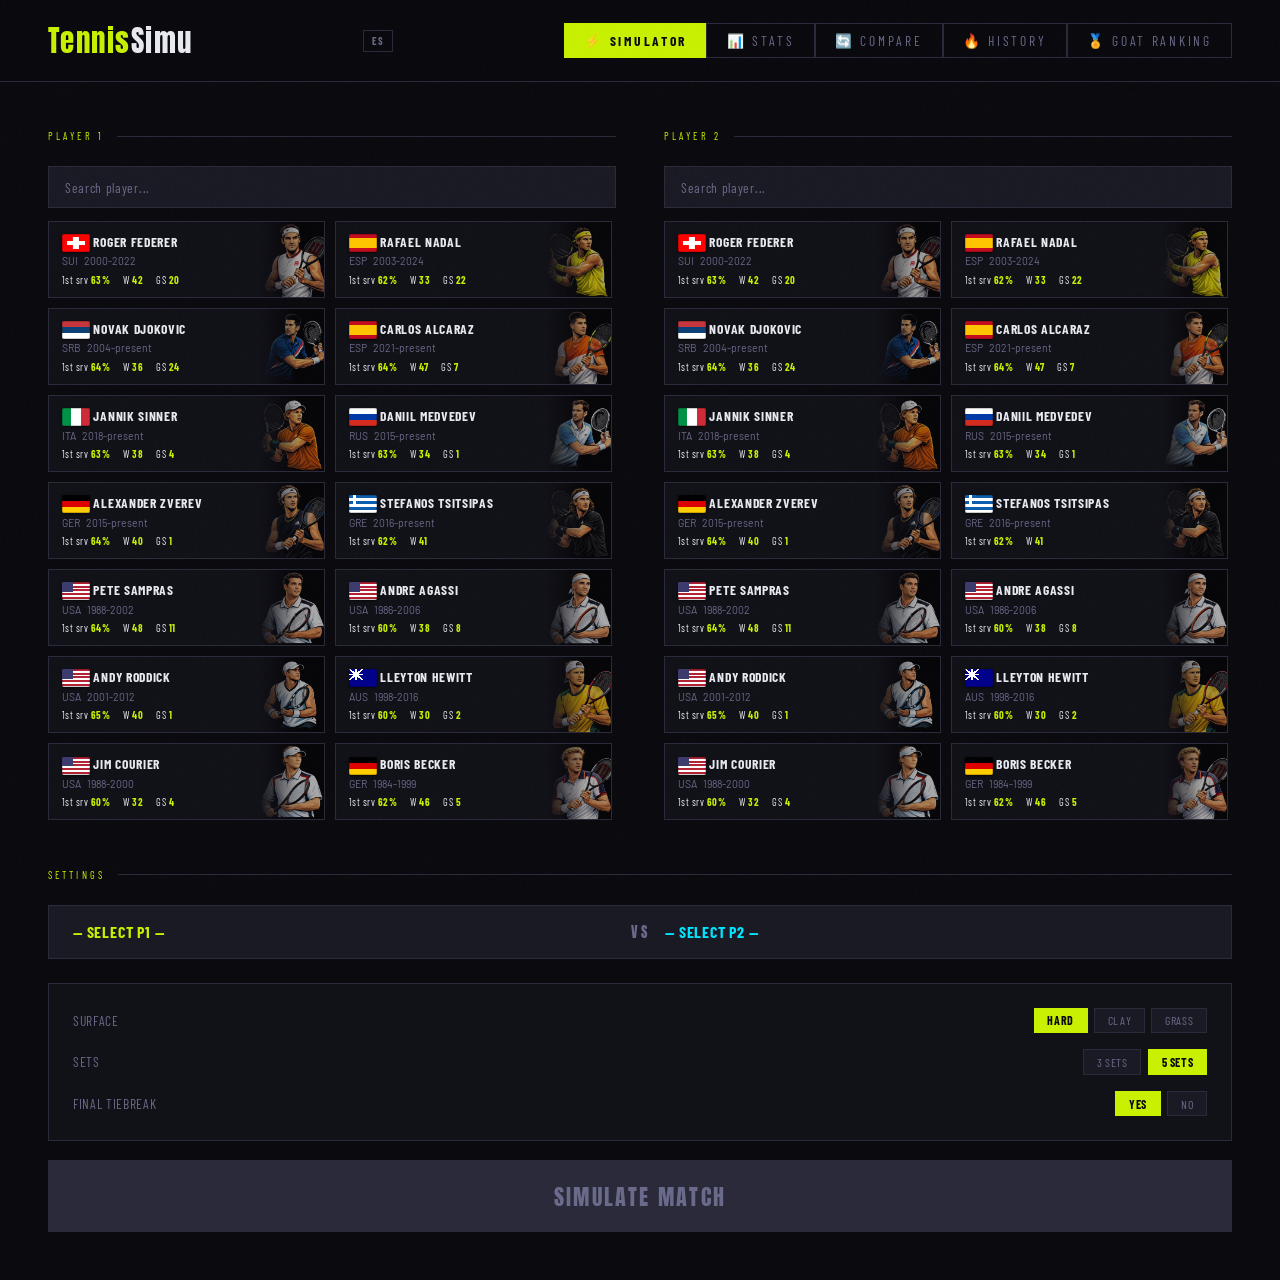
==== commit 7496f252: "Add files via upload" ====
--- a/index.html
+++ b/index.html
@@ -22,6 +22,7 @@
     <button class="nav-tab" data-page="stats">📊 Stats</button>
     <button class="nav-tab" data-page="comparador">🔄 Compare</button>
     <button class="nav-tab" data-page="historico">🔥 History</button>
+    <button class="nav-tab" data-page="ranking">🏅 GOAT Ranking</button>
   </div>
 </header>
 
@@ -297,6 +298,17 @@
 
   <!-- PAGINACIÓN -->
   <div id="results-pagination" class="results-pagination"></div>
+</div>
+
+<!-- ==================== PAGE: RANKING ==================== -->
+<div id="page-ranking" class="page">
+  <iframe
+    id="ranking-iframe"
+    src=""
+    data-src="tennissimu-ranking-v4.html"
+    style="width:100%;height:calc(100vh - 60px);border:none;display:block;"
+    title="GOAT Ranking"
+  ></iframe>
 </div>
 
 <script src="js/players.js" defer></script>
--- a/css/style.css
+++ b/css/style.css
@@ -1,1043 +1,322 @@
+/* =============================================================
+   TENNISSIMU — style.css
+   Estructura:
+   1.  Variables & reset
+   2.  Base (body, header, nav, pages)
+   3.  Simulator — selector de jugadores
+   4.  Simulator — marcador, stats, winner, log
+   5.  Simulator — again-wrap y x100
+   6.  Stats page
+   7.  Comparador
+   8.  Histórico
+   9.  Banderas CSS
+   10. Imágenes de jugadores
+   11. Animaciones
+   12. Responsive — un único bloque @media (max-width:768px)
+   ============================================================= */
+
+
+/* ─── 1. VARIABLES & RESET ──────────────────────────────────── */
 :root {
-    --bg: #0a0a0f;
-    --surface: #111118;
-    --surface2: #1a1a24;
-    --border: #2a2a3a;
-    --accent: #c8f000;
-    --accent2: #00e5ff;
-    --red: #ff4444;
-    --text: #e8e8f0;
-    --muted: #6a6a8a;
-  }
-  * { margin:0; padding:0; box-sizing:border-box; }
-  body { background:var(--bg); color:var(--text); font-family:'Barlow',sans-serif; min-height:100vh; overflow-x:hidden; }
-  body::before { content:''; position:fixed; inset:0; background-image:url("data:image/svg+xml,%3Csvg viewBox='0 0 256 256' xmlns='http://www.w3.org/2000/svg'%3E%3Cfilter id='noise'%3E%3CfeTurbulence type='fractalNoise' baseFrequency='0.9' numOctaves='4' stitchTiles='stitch'/%3E%3C/filter%3E%3Crect width='100%25' height='100%25' filter='url(%23noise)' opacity='0.03'/%3E%3C/svg%3E"); pointer-events:none; z-index:9999; opacity:0.4; }
-
-  /* HEADER */
-  header { padding:1.2rem 3rem; border-bottom:1px solid var(--border); display:flex; align-items:center; justify-content:space-between; position:sticky; top:0; background:rgba(10,10,15,0.95); backdrop-filter:blur(10px); z-index:100; }
-  .logo { font-family:'Anton',sans-serif; font-size:1.8rem; letter-spacing:0.05em; color:var(--accent); }
-  .logo span { color:var(--text); }
-  .nav-tabs { display:flex; gap:0; }
-  .nav-tab { font-family:'Barlow Condensed',sans-serif; font-size:0.8rem; letter-spacing:0.2em; text-transform:uppercase; color:var(--muted); border:1px solid var(--border); padding:0.5rem 1.2rem; cursor:pointer; transition:all 0.15s; background:transparent; }
-  .nav-tab:first-child { border-right:none; }
-  .nav-tab.active { background:var(--accent); color:var(--bg); border-color:var(--accent); font-weight:700; }
-  .nav-tab:hover:not(.active) { color:var(--text); border-color:var(--muted); }
-
-  /* PAGE SYSTEM */
-  .page { display:none; }
-  .page.active { display:block; }
-
-  /* SECTION LABEL */
-  .section-label { font-family:'Barlow Condensed',sans-serif; font-size:0.7rem; letter-spacing:0.3em; text-transform:uppercase; color:var(--accent); margin-bottom:1.5rem; display:flex; align-items:center; gap:0.8rem; }
-  .section-label::after { content:''; flex:1; height:1px; background:var(--border); }
-
-  /* ===================== SIMULATOR PAGE ===================== */
-  .main-grid { display:grid; grid-template-columns:1fr 1fr; gap:3rem; max-width:1400px; margin:0 auto; padding:3rem; }
-
-  .player-grid { display:grid; grid-template-columns:1fr 1fr; gap:0.6rem; max-height:600px; overflow-y:auto; padding-right:4px; }
-  .player-grid::-webkit-scrollbar { width:4px; }
-  .player-grid::-webkit-scrollbar-track { background:var(--surface); }
-  .player-grid::-webkit-scrollbar-thumb { background:var(--border); }
-
-  .player-card { background:var(--surface); border:1px solid var(--border); padding:0.7rem 0.8rem; cursor:pointer; transition:all 0.15s; position:relative; overflow:hidden; }
-  .player-card::before { content:''; position:absolute; left:0; top:0; bottom:0; width:3px; background:transparent; transition:all 0.15s; }
-  .player-card:hover { border-color:var(--muted); background:var(--surface2); }
-  .player-card:hover .card-avatar svg { transform:scale(1.08); transition:transform 0.2s ease; }
-  .card-avatar svg { transition:transform 0.2s ease; }
-  .player-card.selected-p1 { border-color:var(--accent); background:#1a1f00; }
-  .player-card.selected-p1::before { background:var(--accent); }
-  .player-card.selected-p2 { border-color:var(--accent2); background:#001a1f; }
-  .player-card.selected-p2::before { background:var(--accent2); }
-  .player-name { font-family:'Barlow Condensed',sans-serif; font-size:0.95rem; font-weight:700; letter-spacing:0.05em; text-transform:uppercase; }
-  .player-meta { font-size:0.7rem; color:var(--muted); margin-top:0.2rem; display:flex; align-items:center; gap:0.4rem; flex-wrap:wrap; }
-  .player-stat-mini { display:flex; gap:0.8rem; margin-top:0.4rem; flex-wrap:wrap; }
-  .stat-pill { font-size:0.65rem; font-family:'Barlow Condensed',sans-serif; letter-spacing:0.05em; }
-  .stat-pill span { color:var(--accent); font-weight:700; }
-
-  .config-panel { background:var(--surface); border:1px solid var(--border); padding:1.5rem; display:flex; flex-direction:column; gap:1rem; }
-  .config-row { display:flex; align-items:center; justify-content:space-between; font-family:'Barlow Condensed',sans-serif; font-size:0.9rem; letter-spacing:0.05em; text-transform:uppercase; color:var(--muted); }
-  .config-options { display:flex; gap:0.4rem; }
-  .opt-btn { background:var(--surface2); border:1px solid var(--border); color:var(--muted); padding:0.3rem 0.8rem; font-size:0.75rem; font-family:'Barlow Condensed',sans-serif; letter-spacing:0.05em; cursor:pointer; transition:all 0.1s; text-transform:uppercase; }
-  .opt-btn.active { background:var(--accent); color:var(--bg); border-color:var(--accent); font-weight:700; }
-
-  .sim-btn { background:var(--accent); color:var(--bg); border:none; padding:1.2rem 2rem; font-family:'Anton',sans-serif; font-size:1.4rem; letter-spacing:0.1em; text-transform:uppercase; cursor:pointer; width:100%; transition:all 0.15s; }
-  .sim-btn:hover { background:#d4ff10; transform:translateY(-1px); box-shadow:0 8px 30px rgba(200,240,0,0.3); }
-  .sim-btn:disabled { background:var(--border); color:var(--muted); cursor:not-allowed; transform:none; box-shadow:none; }
-
-  #scoreboard { display:none; grid-column:1/-1; background:var(--surface); border:1px solid var(--border); }
-  .score-header { display:grid; grid-template-columns:2fr repeat(5,1fr) 1fr; background:var(--surface2); border-bottom:1px solid var(--border); padding:0.8rem 1.5rem; font-family:'Barlow Condensed',sans-serif; font-size:0.75rem; letter-spacing:0.15em; text-transform:uppercase; color:var(--muted); }
-  .score-header div,.score-row div { text-align:center; }
-  .score-header div:first-child,.score-row div:first-child { text-align:left; }
-  .score-row { display:grid; grid-template-columns:2fr repeat(5,1fr) 1fr; padding:1.2rem 1.5rem; border-bottom:1px solid var(--border); align-items:center; }
-  .score-row:last-child { border-bottom:none; }
-  .player-label { font-family:'Barlow Condensed',sans-serif; font-size:1.1rem; font-weight:700; letter-spacing:0.05em; text-transform:uppercase; display:flex; align-items:center; gap:0.6rem; }
-  .dot-p1 { width:8px; height:8px; background:var(--accent); border-radius:50%; flex-shrink:0; }
-  .dot-p2 { width:8px; height:8px; background:var(--accent2); border-radius:50%; flex-shrink:0; }
-  .set-score { font-family:'Anton',sans-serif; font-size:1.4rem; text-align:center; }
-  .set-score.winner { color:var(--accent); }
-  .set-score.inactive { color:var(--border); }
-  .set-score.p2-win { color:var(--accent2); }
-  .games-total { font-family:'Anton',sans-serif; font-size:1.8rem; }
-  .games-total.p1 { color:var(--accent); }
-  .games-total.p2 { color:var(--accent2); }
-
-  #match-stats { display:none; grid-column:1/-1; background:var(--surface); border:1px solid var(--border); padding:2rem; }
-  .stats-grid { display:grid; grid-template-columns:1fr 200px 1fr; gap:0.8rem; align-items:center; }
-  .stat-val-left { text-align:right; font-family:'Barlow Condensed',sans-serif; font-size:1.1rem; font-weight:700; color:var(--accent); }
-  .stat-val-right { text-align:left; font-family:'Barlow Condensed',sans-serif; font-size:1.1rem; font-weight:700; color:var(--accent2); }
-  .stat-name { text-align:center; font-size:0.72rem; font-family:'Barlow Condensed',sans-serif; letter-spacing:0.1em; text-transform:uppercase; color:var(--muted); padding:0.3rem 0; }
-  .bar-wrap { height:3px; background:var(--border); overflow:hidden; }
-  .bar-fill-left { height:100%; background:var(--accent); float:right; transition:width 1s ease; }
-  .bar-fill-right { height:100%; background:var(--accent2); transition:width 1s ease; }
-
-  .winner-banner { display:none; grid-column:1/-1; padding:3rem; text-align:center; background:linear-gradient(135deg,#0a1000,#0a0a0f,#001015); border:1px solid var(--border); position:relative; overflow:hidden; }
-  .winner-banner::before { content:''; position:absolute; inset:0; background:radial-gradient(ellipse at center,rgba(200,240,0,0.05) 0%,transparent 70%); }
-  .winner-label { font-family:'Barlow Condensed',sans-serif; font-size:0.75rem; letter-spacing:0.4em; text-transform:uppercase; color:var(--muted); margin-bottom:0.5rem; }
-  .winner-name { font-family:'Anton',sans-serif; font-size:4rem; letter-spacing:0.05em; text-transform:uppercase; line-height:1; margin-bottom:0.5rem; }
-  .winner-score { font-family:'Barlow Condensed',sans-serif; font-size:1.2rem; color:var(--muted); letter-spacing:0.1em; }
-
-  #point-log { display:none; grid-column:1/-1; max-height:180px; overflow-y:auto; background:var(--surface); border:1px solid var(--border); padding:1rem 1.5rem; }
-  #point-log::-webkit-scrollbar { width:4px; }
-  #point-log::-webkit-scrollbar-thumb { background:var(--border); }
-  .log-entry { font-size:0.78rem; color:var(--muted); padding:0.15rem 0; font-family:'Barlow Condensed',sans-serif; border-bottom:1px solid #1a1a24; }
-  .log-entry.important { color:var(--accent); font-weight:700; }
-  .log-entry.p2w { color:var(--accent2); font-weight:700; }
-  .log-entry.log-set-p1 { color:var(--accent); font-weight:700; font-size:0.85rem; padding:0.35rem 0; border-bottom:1px solid var(--accent); background:rgba(200,240,0,0.05); padding-left:0.3rem; }
-  .log-entry.log-set-p2 { color:var(--accent2); font-weight:700; font-size:0.85rem; padding:0.35rem 0; border-bottom:1px solid var(--accent2); background:rgba(0,229,255,0.05); padding-left:0.3rem; }
-
-  .again-btn { background:transparent; border:1px solid var(--border); color:var(--muted); padding:0.8rem 1.5rem; font-family:'Barlow Condensed',sans-serif; letter-spacing:0.1em; font-size:0.85rem; text-transform:uppercase; cursor:pointer; transition:all 0.15s; width:100%; }
-  .again-btn:hover { border-color:var(--accent); color:var(--accent); }
-
-  .selection-display { display:flex; align-items:center; gap:1rem; padding:1rem 1.5rem; background:var(--surface2); border:1px solid var(--border); margin-bottom:1.5rem; }
-  .sel-name { font-family:'Barlow Condensed',sans-serif; font-size:1rem; font-weight:700; text-transform:uppercase; letter-spacing:0.05em; flex:1; display:flex; align-items:center; gap:0.5rem; }
-  .sel-name.p1 { color:var(--accent); }
-  .sel-name.p2 { color:var(--accent2); }
-  .sel-vs { font-family:'Anton',sans-serif; font-size:0.85rem; color:var(--muted); letter-spacing:0.2em; }
-
-  @keyframes fadeIn { from{opacity:0;transform:translateY(10px)} to{opacity:1;transform:translateY(0)} }
-  .animate-in { animation:fadeIn 0.4s ease forwards; }
-
-  /* SEARCH BAR for simulator */
-  .search-bar { width:100%; background:var(--surface2); border:1px solid var(--border); color:var(--text); padding:0.7rem 1rem; font-family:'Barlow Condensed',sans-serif; font-size:0.9rem; letter-spacing:0.05em; margin-bottom:0.8rem; outline:none; }
-  .search-bar::placeholder { color:var(--muted); }
-  .search-bar:focus { border-color:var(--muted); }
-
-  /* ===================== STATS PAGE ===================== */
-  #page-stats { background:var(--bg); }
-  .stats-page-layout { display:grid; grid-template-columns:320px 1fr; min-height:calc(100vh - 65px); }
-
-  /* LEFT PANEL */
-  .players-sidebar { background:var(--surface); border-right:1px solid var(--border); height:calc(100vh - 65px); overflow-y:auto; position:sticky; top:65px; }
-  .players-sidebar::-webkit-scrollbar { width:4px; }
-  .players-sidebar::-webkit-scrollbar-thumb { background:var(--border); }
-  .sidebar-header { padding:1.2rem 1.5rem; border-bottom:1px solid var(--border); position:sticky; top:0; background:var(--surface); z-index:10; }
-  .sidebar-title { font-family:'Barlow Condensed',sans-serif; font-size:0.7rem; letter-spacing:0.3em; text-transform:uppercase; color:var(--accent); margin-bottom:0.8rem; }
-  .sidebar-search { width:100%; background:var(--bg); border:1px solid var(--border); color:var(--text); padding:0.6rem 0.9rem; font-family:'Barlow Condensed',sans-serif; font-size:0.85rem; letter-spacing:0.03em; outline:none; }
-  .sidebar-search::placeholder { color:var(--muted); }
-  .sidebar-search:focus { border-color:var(--muted); }
-
-  .era-filter { display:flex; flex-wrap:wrap; gap:0.3rem; margin-top:0.6rem; }
-  .era-btn { font-family:'Barlow Condensed',sans-serif; font-size:0.65rem; letter-spacing:0.1em; text-transform:uppercase; border:1px solid var(--border); color:var(--muted); padding:0.2rem 0.5rem; cursor:pointer; background:transparent; transition:all 0.1s; }
-  .era-btn.active { background:var(--accent); color:var(--bg); border-color:var(--accent); font-weight:700; }
-
-  .player-list-item { padding:0.8rem 1.5rem; cursor:pointer; border-bottom:1px solid #16161e; transition:all 0.1s; display:flex; align-items:center; gap:0.7rem; position:relative; }
-  .player-list-item::before { content:''; position:absolute; left:0; top:0; bottom:0; width:3px; background:transparent; transition:all 0.1s; }
-  .player-list-item:hover { background:var(--surface2); }
-  .player-list-item.active { background:#1a1f00; }
-  .player-list-item.active::before { background:var(--accent); }
-  .pli-flag { font-size:1rem; flex-shrink:0; }
-  .pli-info { flex:1; min-width:0; }
-  .pli-name { font-family:'Barlow Condensed',sans-serif; font-size:0.9rem; font-weight:700; letter-spacing:0.05em; text-transform:uppercase; white-space:nowrap; overflow:hidden; text-overflow:ellipsis; }
-  .pli-sub { font-size:0.68rem; color:var(--muted); margin-top:0.1rem; }
-  .pli-gs { font-family:'Anton',sans-serif; font-size:1rem; color:var(--accent); flex-shrink:0; }
-
-  /* RIGHT PANEL - player detail */
-  .player-detail { padding:3rem; }
-  .detail-empty { display:flex; flex-direction:column; align-items:center; justify-content:center; min-height:60vh; color:var(--muted); text-align:center; }
-  .detail-empty-icon { font-size:4rem; margin-bottom:1rem; opacity:0.3; }
-  .detail-empty-text { font-family:'Barlow Condensed',sans-serif; font-size:1rem; letter-spacing:0.2em; text-transform:uppercase; }
-
-  .player-hero { display:grid; grid-template-columns:1fr 2fr; gap:3rem; margin-bottom:3rem; align-items:start; }
-  .player-avatar { background:var(--surface2); border:1px solid var(--border); aspect-ratio:3/4; display:flex; align-items:center; justify-content:center; position:relative; overflow:hidden; }
-  .player-avatar-initial { font-family:'Anton',sans-serif; font-size:6rem; color:var(--border); letter-spacing:0.05em; }
-  .player-flag-bg { position:absolute; bottom:1rem; right:1rem; font-size:2.5rem; opacity:0.3; }
-  .player-avatar-accent { position:absolute; bottom:0; left:0; right:0; height:4px; background:var(--accent); }
-
-  .player-hero-info {}
-  .player-hero-name { font-family:'Anton',sans-serif; font-size:3rem; letter-spacing:0.03em; text-transform:uppercase; line-height:1; margin-bottom:0.4rem; }
-  .player-hero-country { font-family:'Barlow Condensed',sans-serif; font-size:0.8rem; letter-spacing:0.2em; text-transform:uppercase; color:var(--muted); margin-bottom:1.5rem; display:flex; align-items:center; gap:0.5rem; }
-  .player-hero-badges { display:flex; flex-wrap:wrap; gap:0.5rem; margin-bottom:1.5rem; }
-  .badge { font-family:'Barlow Condensed',sans-serif; font-size:0.72rem; letter-spacing:0.1em; text-transform:uppercase; padding:0.3rem 0.7rem; border:1px solid var(--border); color:var(--muted); }
-  .badge.highlight { border-color:var(--accent); color:var(--accent); }
-  .badge.gs { background:var(--accent); color:var(--bg); border-color:var(--accent); font-weight:700; }
-
-  .player-bio { font-size:0.9rem; line-height:1.7; color:#a0a0b8; margin-bottom:1.5rem; max-width:500px; }
-  .peak-stat { display:flex; gap:2rem; flex-wrap:wrap; }
-  .peak-item { }
-  .peak-label { font-family:'Barlow Condensed',sans-serif; font-size:0.65rem; letter-spacing:0.2em; text-transform:uppercase; color:var(--muted); margin-bottom:0.2rem; }
-  .peak-value { font-family:'Anton',sans-serif; font-size:1.4rem; color:var(--accent); }
-
-  /* SIM STATS TABLE */
-  .sim-stats-section { margin-bottom:3rem; }
-  .stat-cards { display:grid; grid-template-columns:repeat(4, 1fr); gap:1rem; margin-bottom:2rem; }
-  .stat-card { background:var(--surface); border:1px solid var(--border); padding:1.2rem; position:relative; overflow:hidden; }
-  .stat-card::after { content:''; position:absolute; bottom:0; left:0; right:0; height:2px; background:var(--border); }
-  .stat-card.highlight::after { background:var(--accent); }
-  .stat-card-label { font-family:'Barlow Condensed',sans-serif; font-size:0.65rem; letter-spacing:0.2em; text-transform:uppercase; color:var(--muted); margin-bottom:0.5rem; }
-  .stat-card-value { font-family:'Anton',sans-serif; font-size:2.2rem; line-height:1; }
-  .stat-card-sub { font-size:0.72rem; color:var(--muted); margin-top:0.3rem; }
-
-  /* SURFACE BARS */
-  .surface-section { background:var(--surface); border:1px solid var(--border); padding:1.5rem; margin-bottom:2rem; }
-  .surface-title { font-family:'Barlow Condensed',sans-serif; font-size:0.7rem; letter-spacing:0.25em; text-transform:uppercase; color:var(--accent); margin-bottom:1.2rem; }
-  .surface-row { display:grid; grid-template-columns:80px 1fr 60px; align-items:center; gap:1rem; margin-bottom:0.8rem; }
-  .surface-label { font-family:'Barlow Condensed',sans-serif; font-size:0.8rem; letter-spacing:0.05em; text-transform:uppercase; color:var(--muted); }
-  .surface-bar-track { height:6px; background:var(--border); position:relative; }
-  .surface-bar-fill { height:100%; transition:width 0.8s ease; }
-  .surface-bar-fill.hard { background:#4fc3f7; }
-  .surface-bar-fill.clay { background:#ff8a65; }
-  .surface-bar-fill.grass { background:#81c784; }
-  .surface-val { font-family:'Barlow Condensed',sans-serif; font-size:0.85rem; font-weight:700; text-align:right; }
-  .surface-val.good { color:var(--accent); }
-  .surface-val.avg { color:var(--text); }
-  .surface-val.weak { color:var(--muted); }
-
-  /* COMPARISON BARS */
-  .stat-table { background:var(--surface); border:1px solid var(--border); }
-  .stat-table-header { display:grid; grid-template-columns:1fr 100px 160px; padding:0.8rem 1.5rem; background:var(--surface2); border-bottom:1px solid var(--border); font-family:'Barlow Condensed',sans-serif; font-size:0.65rem; letter-spacing:0.2em; text-transform:uppercase; color:var(--muted); }
-  .stat-table-row { display:grid; grid-template-columns:1fr 100px 160px; padding:0.8rem 1.5rem; border-bottom:1px solid #16161e; align-items:center; }
-  .stat-table-row:last-child { border-bottom:none; }
-  .str-label { font-size:0.8rem; color:var(--muted); font-family:'Barlow Condensed',sans-serif; letter-spacing:0.05em; text-transform:uppercase; }
-  .str-value { font-family:'Barlow Condensed',sans-serif; font-size:1rem; font-weight:700; color:var(--text); }
-  .str-bar { height:4px; background:var(--border); }
-  .str-bar-fill { height:100%; background:var(--accent); transition:width 0.8s; }
-
-
-  /* SPEED CARDS */
-  .speed-cards { display:grid; grid-template-columns:repeat(4,1fr); gap:1rem; margin-bottom:0.5rem; }
-  .speed-cards .speed-card:last-child { grid-column: 1 / -1; }
-  .speed-card { background:var(--surface2); border:1px solid var(--border); padding:1.2rem; text-align:center; position:relative; }
-  .speed-card.combo { background:linear-gradient(135deg,#0a1000,#001015); border-color:var(--accent); }
-  .speed-icon { font-size:1.5rem; margin-bottom:0.4rem; }
-  .speed-label { font-family:'Barlow Condensed',sans-serif; font-size:0.65rem; letter-spacing:0.15em; text-transform:uppercase; color:var(--muted); margin-bottom:0.3rem; }
-  .speed-value { font-family:'Anton',sans-serif; font-size:2.5rem; line-height:1; }
-  .speed-unit { font-size:0.7rem; color:var(--muted); margin-bottom:0.6rem; }
-  .speed-bar-track { height:3px; background:var(--border); }
-  .speed-bar { height:100%; max-width:100%; }
-
-
-  /* DATA BADGE */
-  .data-badge { display:inline-block; font-size:0.6rem; letter-spacing:0.1em; padding:0.2rem 0.5rem; margin-left:0.8rem; font-weight:700; vertical-align:middle; }
-  .badge-real { background:rgba(200,240,0,0.15); color:var(--accent); border:1px solid var(--accent); }
-  .badge-est  { background:rgba(255,152,0,0.15); color:#ff9800; border:1px solid #ff9800; }
-
-  /* RALLY DISTRIBUTION */
-  .rally-distribution { display:flex; flex-direction:column; gap:0.8rem; margin-bottom:1.2rem; }
-  .rally-bar-row { display:grid; grid-template-columns:100px 1fr 1fr; gap:0.8rem; align-items:center; }
-  .rally-bar-label { font-family:'Barlow Condensed',sans-serif; font-size:0.75rem; letter-spacing:0.05em; text-transform:uppercase; color:var(--text); }
-  .rally-bar-outer { height:22px; background:var(--border); position:relative; max-width:100%; }
-  .rally-bar-fill { height:100%; position:relative; display:flex; align-items:center; min-width:30px; transition:width 0.8s ease; }
-  .rally-short { background:linear-gradient(90deg, #c8f000, #a0c000); }
-  .rally-mid   { background:linear-gradient(90deg, #00e5ff, #0099aa); }
-  .rally-long  { background:linear-gradient(90deg, #ff9800, #cc6600); }
-  .rally-pct { font-family:'Anton',sans-serif; font-size:0.75rem; color:var(--bg); padding:0 0.4rem; white-space:nowrap; }
-  .rally-desc { font-size:0.68rem; color:var(--muted); line-height:1.3; }
-
-  /* RETURN SPEED */
-  .return-speed-row { display:grid; grid-template-columns:180px 80px 1fr; align-items:center; gap:0.8rem; margin-top:0.5rem; padding-top:0.8rem; border-top:1px solid var(--border); }
-  .return-speed-label { font-family:'Barlow Condensed',sans-serif; font-size:0.75rem; letter-spacing:0.05em; text-transform:uppercase; color:var(--muted); }
-  .return-speed-val { font-family:'Anton',sans-serif; font-size:1.2rem; color:var(--accent2); }
-  .return-speed-bar-track { height:4px; background:var(--border); }
-  .return-speed-bar { height:100%; background:var(--accent2); max-width:100%; transition:width 0.8s ease; }
-
-
-  /* GS TROPHY SECTION */
-  .gs-trophy-section { margin-bottom:1.5rem; }
-  .gs-trophy-row { display:grid; grid-template-columns:repeat(4,1fr); gap:0.8rem; margin-bottom:0.8rem; }
-  .gs-trophy-item { background:var(--surface2); border:1px solid var(--border); padding:0.8rem; text-align:center; position:relative; }
-  .gs-trophy-item.gs-won { border-color:rgba(200,240,0,0.4); background:rgba(200,240,0,0.05); }
-  .gs-trophy-item.gs-zero { opacity:0.45; }
-  .gs-icon { font-size:1.4rem; margin-bottom:0.2rem; }
-  .gs-name { font-family:'Barlow Condensed',sans-serif; font-size:0.62rem; letter-spacing:0.1em; text-transform:uppercase; color:var(--muted); margin-bottom:0.3rem; }
-  .gs-count { font-family:'Anton',sans-serif; font-size:2rem; line-height:1; color:var(--accent); }
-  .gs-dots { font-size:0.55rem; color:var(--accent); letter-spacing:1px; margin-top:0.3rem; line-height:1.4; word-break:break-all; }
-  .gs-dots-empty { font-size:0.7rem; color:var(--border); margin-top:0.3rem; }
-  .gs-totals-row { display:flex; gap:2rem; padding:0.8rem 1rem; background:var(--surface2); border:1px solid var(--border); }
-  .gs-total-item { display:flex; align-items:center; gap:0.8rem; }
-  .gs-total-label { font-family:'Barlow Condensed',sans-serif; font-size:0.75rem; letter-spacing:0.1em; text-transform:uppercase; color:var(--muted); }
-  .gs-total-val { font-family:'Anton',sans-serif; font-size:1.8rem; color:var(--accent); }
-  .masters-val { color:var(--accent2) !important; }
-
-  /* SIDEBAR TITLES */
-  .pli-titles { display:flex; flex-direction:column; gap:0.15rem; align-items:flex-end; flex-shrink:0; }
-  .pli-gs { font-family:'Barlow Condensed',sans-serif; font-size:0.72rem; font-weight:700; color:var(--accent); white-space:nowrap; }
-  .pli-masters { font-family:'Barlow Condensed',sans-serif; font-size:0.68rem; color:var(--accent2); white-space:nowrap; }
-
-  /* ===================== COMPARADOR 2-PLAYER COMPARISON ===================== */
-  .comparison-view { display:flex; flex-direction:column; gap:1.5rem; }
-  
-  .comp-header { display:grid; grid-template-columns:1fr auto 1fr; gap:1.5rem; align-items:center; margin-bottom:1rem; padding:1.5rem; background:var(--surface); border:1px solid var(--border); border-radius:4px; }
-  .comp-player { font-family:'Anton',sans-serif; font-size:1.3rem; text-align:center; padding:0.8rem; border-radius:4px; }
-  .comp-player.p1 { background:rgba(200,240,0,0.1); border:1px solid var(--accent); color:var(--accent); }
-  .comp-player.p2 { background:rgba(0,229,255,0.1); border:1px solid var(--accent2); color:var(--accent2); }
-  .comp-divider { font-size:1.2rem; color:var(--muted); }
-
-  .stat-comparison { display:flex; flex-direction:column; gap:0.6rem; }
-  .comp-stat-row { display:grid; grid-template-columns:1fr 1.2fr 1fr; gap:1.2rem; align-items:center; padding:0.8rem; background:var(--surface); border:1px solid var(--border); border-radius:4px; }
-  .comp-p1-val { text-align:right; font-weight:600; color:var(--accent); font-family:'Barlow Condensed',sans-serif; font-size:0.95rem; }
-  .comp-stat-label { text-align:center; font-family:'Barlow Condensed',sans-serif; font-size:0.85rem; letter-spacing:0.1em; text-transform:uppercase; color:var(--muted); }
-  .comp-p2-val { text-align:left; font-weight:600; color:var(--accent2); font-family:'Barlow Condensed',sans-serif; font-size:0.95rem; }
-  
-  .comp-footer { display:flex; justify-content:center; }
-  .comp-clear-btn { padding:0.8rem 1.5rem; background:var(--surface); border:1px solid var(--border); color:var(--muted); cursor:pointer; font-family:'Barlow Condensed',sans-serif; text-transform:uppercase; letter-spacing:0.1em; transition:all 0.15s; border-radius:4px; font-size:0.8rem; }
-  .comp-clear-btn:hover { border-color:var(--accent); color:var(--accent); background:var(--surface2); }
-
-  .player-list-item.comp-p1 { border-left:4px solid var(--accent); }
-  .player-list-item.comp-p2 { border-left:4px solid var(--accent2); opacity:0.7; }
-
-
-/* ===================== COMPARADOR 2-COLUMN LAYOUT ===================== */
-  #page-comparador { background:var(--bg); }
-
-  #comp-detail-content {
-    display: grid;
-    grid-template-columns: 1fr 1fr;
-    gap: 3rem;
-    max-width: 100%;
-    width: 100%;
-    padding: 0;
-  }
-
-  .comp-two-columns {
-    display: contents;
-  }
-
-  .comp-column {
-    display: flex;
-    flex-direction: column;
-    gap: 2rem;
-    padding: 0;
-    min-height: fit-content;
-  }
-
-  .comp-column.comp-p1 {
-    grid-column: 1;
-  }
-
-  .comp-column.comp-p2 {
-    grid-column: 2;
-  }
-
-  .comp-column .player-hero {
-    display: grid;
-    grid-template-columns: 1fr;
-    gap: 1.5rem;
-    padding-bottom: 1.5rem;
-    border-bottom: 1px solid var(--border);
-  }
-
-  .comp-column .player-hero-name {
-    font-size: 2.5rem;
-    margin: 0;
-  }
-
-  .comp-column .player-avatar {
-    max-width: 200px;
-    height: auto;
-    aspect-ratio: 3/4;
-    margin: 0 auto;
-  }
-
-  .comp-column .player-hero-info {
-    text-align: center;
-  }
-
-  .comp-column .player-hero-country {
-    justify-content: center;
-  }
-
-  .comp-column .player-hero-badges {
-    justify-content: center;
-  }
-
-  .comp-column .peak-stat {
-    justify-content: center;
-  }
-
-  .comp-column .sim-stats-section {
-    background: transparent;
-    border: none;
-    padding: 0;
-  }
-
-  .comp-column .stat-cards {
-    grid-template-columns: repeat(3, 1fr);
-  }
-
-  .comp-column .speed-cards {
-    grid-template-columns: repeat(3, 1fr);
-  }
-
-  .comp-column .speed-cards .speed-card:last-child {
-    grid-column: 1 / -1;
-  }
-
-  .comp-column .gs-trophy-row {
-    grid-template-columns: repeat(2, 1fr);
-  }
-
-  .comp-clear-btn {
-    grid-column: 1 / -1;
-    display: block;
-    margin: 2rem auto 0;
-    padding: 1rem 2rem;
-    background: var(--surface);
-    border: 1px solid var(--border);
-    color: var(--muted);
-    font-family: 'Barlow Condensed', sans-serif;
-    font-size: 0.85rem;
-    letter-spacing: 0.1em;
-    text-transform: uppercase;
-    cursor: pointer;
-    transition: all 0.2s;
-    border-radius: 3px;
-    width: fit-content;
-  }
-
-  .comp-clear-btn:hover {
-    border-color: var(--accent);
-    color: var(--accent);
-    background: var(--surface2);
-    transform: translateY(-2px);
-  }
-
-  .comp-column.comp-p1 .player-hero-name {
-    color: var(--accent);
-  }
-
-  .comp-column.comp-p2 .player-hero-name {
-    color: var(--accent2);
-  }
-
-  #comp-players-list {
-    display: flex;
-    flex-direction: column;
-    gap: 0;
-  }
-
-  .player-list-item.p1-selected {
-    background: rgba(200, 240, 0, 0.1);
-    border-left: 3px solid var(--accent);
-  }
-
-  .player-list-item.p2-selected {
-    background: rgba(0, 229, 255, 0.1);
-    border-left: 3px solid var(--accent2);
-  }
-
-  #comp-era-filter {
-    display: flex;
-    flex-wrap: wrap;
-    gap: 0.3rem;
-    margin-top: 0.6rem;
-  }
-
-  #comp-era-filter .era-btn {
-    font-family: 'Barlow Condensed', sans-serif;
-    font-size: 0.65rem;
-    letter-spacing: 0.1em;
-    text-transform: uppercase;
-    border: 1px solid var(--border);
-    color: var(--muted);
-    padding: 0.2rem 0.5rem;
-    cursor: pointer;
-    background: transparent;
-    transition: all 0.1s;
-  }
-
-  #comp-era-filter .era-btn.active {
-    background: var(--accent);
-    color: var(--bg);
-    border-color: var(--accent);
-    font-weight: 700;
-  }
-
-  /* RESPONSIVE COMPARADOR */
-  @media (max-width: 1200px) {
-    #comp-detail-content {
-      gap: 2rem;
-    }
-
-    .comp-column .stat-cards {
-      grid-template-columns: repeat(2, 1fr);
-    }
-
-    .comp-column .speed-cards {
-      grid-template-columns: repeat(2, 1fr);
-    }
-  }
-
-  @media (max-width: 900px) {
-    .stats-page-layout {
-      grid-template-columns: 1fr;
-    }
-
-    .players-sidebar {
-      height: auto;
-      max-height: 300px;
-      position: relative;
-      top: 0;
-      border-right: none;
-      border-bottom: 1px solid var(--border);
-    }
-
-    #comp-detail-content {
-      grid-template-columns: 1fr;
-      gap: 1.5rem;
-    }
-
-    .comp-column {
-      padding-bottom: 1.5rem;
-      border-bottom: 1px solid var(--border);
-    }
-
-    .comp-column:last-child {
-      border-bottom: none;
-    }
-
-    .comp-column .stat-cards {
-      grid-template-columns: repeat(2, 1fr);
-    }
-
-    .comp-column .speed-cards {
-      grid-template-columns: repeat(2, 1fr);
-    }
-
-    .comp-column .gs-trophy-row {
-      grid-template-columns: repeat(2, 1fr);
-    }
-  }
-
-  @media (max-width: 600px) {
-    .player-detail {
-      padding: 1.5rem;
-    }
-
-    #comp-detail-content {
-      grid-template-columns: 1fr;
-      gap: 1rem;
-    }
-
-    .comp-column {
-      gap: 1rem;
-    }
-
-    .comp-column .player-hero-name {
-      font-size: 1.8rem;
-    }
-
-    .comp-column .player-avatar {
-      max-width: 150px;
-    }
-
-    .comp-column .stat-cards {
-      grid-template-columns: 1fr;
-    }
-
-    .comp-column .speed-cards {
-      grid-template-columns: 1fr;
-    }
-
-    .comp-column .gs-trophy-row {
-      grid-template-columns: 1fr;
-    }
-
-    .comp-clear-btn {
-      width: 100%;
-      margin-top: 1rem;
-    }
-  }
-
-  @media (max-width: 380px) {
-    .comp-column .player-hero-name {
-      font-size: 1.4rem;
-    }
-
-    .comp-column .stat-cards {
-      grid-template-columns: 1fr;
-    }
-
-    .comp-column .speed-cards {
-      grid-template-columns: 1fr;
-    }
-  }
-
-/* ── MATCH STATS DOS COLUMNAS ─────────────────── */
-#match-stats {
-  padding: 2rem;
-}
-
-.stats-two-cols {
+  /* ── Colores ── */
+  --bg:       #0a0a0f;
+  --surface:  #111118;
+  --surface2: #1a1a24;
+  --border:   #2a2a3a;
+  --accent:   #c8f000;
+  --accent2:  #00e5ff;
+  --red:      #ff4444;
+  --text:     #e8e8f0;
+  --muted:    #6a6a8a;
+
+  /* ── Escala de spacing ── */
+  --sp-1: 0.2rem;   /*  ~3px  — separaciones mínimas        */
+  --sp-2: 0.4rem;   /*  ~6px  — gaps pequeños               */
+  --sp-3: 0.6rem;   /*  ~10px — padding card, gap row       */
+  --sp-4: 0.8rem;   /*  ~13px — padding estándar            */
+  --sp-5: 1.2rem;   /*  ~19px — padding panel               */
+  --sp-6: 1.5rem;   /*  ~24px — separación entre bloques    */
+  --sp-7: 2rem;     /*  ~32px — margen sección              */
+  --sp-8: 3rem;     /*  ~48px — padding página desktop      */
+
+  /* ── Escala tipográfica ── */
+  --fs-2xs:    0.55rem;  /* dots, decorativos              */
+  --fs-xs:     0.65rem;  /* labels uppercase, badges       */
+  --fs-sm:     0.75rem;  /* meta, subtítulos               */
+  --fs-md:     0.85rem;  /* texto, botones nav             */
+  --fs-lg:     1rem;     /* texto base, valores tabla      */
+  --fs-xl:     1.2rem;   /* valores destacados             */
+  --fs-2xl:    1.4rem;   /* títulos de sección             */
+  --fs-3xl:    1.8rem;   /* scores, valores grandes        */
+  --fs-4xl:    2.5rem;   /* stats principales              */
+  --fs-hero:   3rem;     /* nombre jugador                 */
+  --fs-display:4rem;     /* winner banner                  */
+
+  /* ── Escala letter-spacing ── */
+  --ls-tight:  0.03em;
+  --ls-normal: 0.05em;
+  --ls-wide:   0.1em;
+  --ls-wider:  0.15em;
+  --ls-widest: 0.2em;
+  --ls-caps:   0.3em;
+}
+
+* { margin: 0; padding: 0; box-sizing: border-box; }
+
+body {
+  background: var(--bg);
+  color: var(--text);
+  font-family: 'Barlow', sans-serif;
+  min-height: 100vh;
+  overflow-x: hidden;
+}
+
+/* Grain overlay */
+body::before {
+  content: '';
+  position: fixed;
+  inset: 0;
+  background-image: url("data:image/svg+xml,%3Csvg viewBox='0 0 256 256' xmlns='http://www.w3.org/2000/svg'%3E%3Cfilter id='noise'%3E%3CfeTurbulence type='fractalNoise' baseFrequency='0.9' numOctaves='4' stitchTiles='stitch'/%3E%3C/filter%3E%3Crect width='100%25' height='100%25' filter='url(%23noise)' opacity='0.03'/%3E%3C/svg%3E");
+  pointer-events: none;
+  z-index: 9999;
+  opacity: 0.4;
+}
+
+
+/* ─── 2. BASE — body, header, nav, pages ────────────────────── */
+header {
+  padding: 1.2rem 3rem;
+  border-bottom: 1px solid var(--border);
+  display: flex;
+  align-items: center;
+  justify-content: space-between;
+  position: sticky;
+  top: 0;
+  background: rgba(10,10,15,0.95);
+  backdrop-filter: blur(10px);
+  z-index: 100;
+}
+
+.logo {
+  font-family: 'Anton', sans-serif;
+  font-size: var(--fs-3xl);
+  letter-spacing: var(--ls-normal);
+  color: var(--accent);
+}
+.logo span { color: var(--text); }
+
+.nav-tabs { display: flex; gap: 0; }
+.nav-tab {
+  font-family: 'Barlow Condensed', sans-serif;
+  font-size: var(--fs-md);
+  letter-spacing: var(--ls-widest);
+  text-transform: uppercase;
+  color: var(--muted);
+  border: 1px solid var(--border);
+  padding: 0.5rem 1.2rem;
+  cursor: pointer;
+  transition: all 0.15s;
+  background: transparent;
+}
+.nav-tab:first-child { border-right: none; }
+.nav-tab.active { background: var(--accent); color: var(--bg); border-color: var(--accent); font-weight: 700; }
+.nav-tab:hover:not(.active) { color: var(--text); border-color: var(--muted); }
+
+.lang-toggle {
+  font-family: 'Barlow Condensed', sans-serif;
+  font-size: var(--fs-xs);
+  font-weight: 700;
+  letter-spacing: var(--ls-wide);
+  padding: 0.25rem 0.5rem;
+  border: 1px solid var(--border);
+  background: transparent;
+  color: var(--muted);
+  cursor: pointer;
+  transition: all 0.15s;
+  text-transform: uppercase;
+  flex-shrink: 0;
+}
+.lang-toggle:hover { color: var(--accent); border-color: var(--accent); }
+
+.page { display: none; }
+.page.active { display: block; }
+
+.section-label {
+  font-family: 'Barlow Condensed', sans-serif;
+  font-size: var(--fs-xs);
+  letter-spacing: var(--ls-caps);
+  text-transform: uppercase;
+  color: var(--accent);
+  margin-bottom: 1.5rem;
+  display: flex;
+  align-items: center;
+  gap: var(--sp-4);
+}
+.section-label::after { content: ''; flex: 1; height: 1px; background: var(--border); }
+
+@keyframes fadeIn {
+  from { opacity: 0; transform: translateY(10px); }
+  to   { opacity: 1; transform: translateY(0); }
+}
+.animate-in { animation: fadeIn 0.4s ease forwards; }
+
+
+/* ─── 3. SIMULATOR — selector de jugadores ──────────────────── */
+.main-grid {
   display: grid;
   grid-template-columns: 1fr 1fr;
-  gap: 0;
-  border: 1px solid var(--border);
-}
-
-.stats-col {
+  gap: var(--sp-8);
+  max-width: 1400px;
+  margin: 0 auto;
+  padding: var(--sp-8);
+}
+
+.search-bar {
+  width: 100%;
+  background: var(--surface2);
+  border: 1px solid var(--border);
+  color: var(--text);
+  padding: 0.7rem 1rem;
+  font-family: 'Barlow Condensed', sans-serif;
+  font-size: var(--fs-md);
+  letter-spacing: var(--ls-normal);
+  margin-bottom: 0.8rem;
+  outline: none;
+}
+.search-bar::placeholder { color: var(--muted); }
+.search-bar:focus { border-color: var(--muted); }
+
+.player-grid {
+  display: grid;
+  grid-template-columns: 1fr 1fr;
+  gap: var(--sp-3);
+  max-height: 600px;
+  overflow-y: auto;
+  padding-right: 4px;
+}
+.player-grid::-webkit-scrollbar { width: 4px; }
+.player-grid::-webkit-scrollbar-track { background: var(--surface); }
+.player-grid::-webkit-scrollbar-thumb { background: var(--border); }
+
+.player-card {
+  background: var(--surface);
+  border: 1px solid var(--border);
+  padding: 0.7rem 0.8rem;
+  cursor: pointer;
+  transition: all 0.15s;
+  position: relative;
+  overflow: hidden;
+}
+.player-card::before {
+  content: '';
+  position: absolute;
+  left: 0; top: 0; bottom: 0;
+  width: 3px;
+  background: transparent;
+  transition: all 0.15s;
+}
+.player-card:hover { border-color: var(--muted); background: var(--surface2); }
+.player-card:hover .card-avatar svg { transform: scale(1.08); transition: transform 0.2s ease; }
+.card-avatar svg { transition: transform 0.2s ease; }
+.player-card.selected-p1 { border-color: var(--accent); background: #1a1f00; }
+.player-card.selected-p1::before { background: var(--accent); }
+.player-card.selected-p2 { border-color: var(--accent2); background: #001a1f; }
+.player-card.selected-p2::before { background: var(--accent2); }
+
+.player-name {
+  font-family: 'Barlow Condensed', sans-serif;
+  font-size: var(--fs-md);
+  font-weight: 700;
+  letter-spacing: var(--ls-normal);
+  text-transform: uppercase;
+}
+.player-meta {
+  font-size: var(--fs-xs);
+  color: var(--muted);
+  margin-top: 0.2rem;
+  display: flex;
+  align-items: center;
+  gap: var(--sp-2);
+  flex-wrap: wrap;
+}
+.player-stat-mini { display: flex; gap: var(--sp-4); margin-top: 0.4rem; flex-wrap: wrap; }
+.stat-pill { font-size: var(--fs-xs); font-family: 'Barlow Condensed', sans-serif; letter-spacing: var(--ls-normal); }
+.stat-pill span { color: var(--accent); font-weight: 700; }
+
+.config-panel {
+  background: var(--surface);
+  border: 1px solid var(--border);
+  padding: var(--sp-6);
   display: flex;
   flex-direction: column;
-}
-
-.stats-col:first-child {
-  border-right: 1px solid var(--border);
-}
-
-.stats-col-header {
-  font-family: 'Barlow Condensed', sans-serif;
-  font-size: 0.8rem;
-  letter-spacing: 0.15em;
-  text-transform: uppercase;
+  gap: 1rem;
+}
+.config-row {
+  display: flex;
+  align-items: center;
+  justify-content: space-between;
+  font-family: 'Barlow Condensed', sans-serif;
+  font-size: var(--fs-md);
+  letter-spacing: var(--ls-normal);
+  text-transform: uppercase;
+  color: var(--muted);
+}
+.config-options { display: flex; gap: var(--sp-2); }
+.opt-btn {
+  background: var(--surface2);
+  border: 1px solid var(--border);
+  color: var(--muted);
+  padding: 0.3rem 0.8rem;
+  font-size: var(--fs-sm);
+  font-family: 'Barlow Condensed', sans-serif;
+  letter-spacing: var(--ls-normal);
+  cursor: pointer;
+  transition: all 0.1s;
+  text-transform: uppercase;
+}
+.opt-btn.active { background: var(--accent); color: var(--bg); border-color: var(--accent); font-weight: 700; }
+
+.sim-btn {
+  background: var(--accent);
+  color: var(--bg);
+  border: none;
+  padding: 1.2rem 2rem;
+  font-family: 'Anton', sans-serif;
+  font-size: var(--fs-2xl);
+  letter-spacing: var(--ls-wide);
+  text-transform: uppercase;
+  cursor: pointer;
+  width: 100%;
+  transition: all 0.15s;
+}
+.sim-btn:hover { background: #d4ff10; transform: translateY(-1px); box-shadow: 0 8px 30px rgba(200,240,0,0.3); }
+.sim-btn:disabled { background: var(--border); color: var(--muted); cursor: not-allowed; transform: none; box-shadow: none; }
+
+.selection-display {
+  display: flex;
+  align-items: center;
+  gap: 1rem;
+  padding: 1rem 1.5rem;
+  background: var(--surface2);
+  border: 1px solid var(--border);
+  margin-bottom: 1.5rem;
+}
+.sel-name {
+  font-family: 'Barlow Condensed', sans-serif;
+  font-size: var(--fs-lg);
   font-weight: 700;
-  padding: 0.7rem 1rem;
-  text-align: center;
-  border-bottom: 2px solid var(--border);
-}
-
-.p1-header { color: var(--accent); border-bottom-color: var(--accent); background: rgba(200,240,0,0.05); }
-.p2-header { color: var(--accent2); border-bottom-color: var(--accent2); background: rgba(0,229,255,0.05); }
-
-.stat-half-row {
+  text-transform: uppercase;
+  letter-spacing: var(--ls-normal);
+  flex: 1;
   display: flex;
-  flex-direction: column;
-  padding: 0.6rem 1rem;
-  border-bottom: 1px solid #16161e;
-  gap: 0.3rem;
-}
-
-.stat-half-label {
-  font-family: 'Barlow Condensed', sans-serif;
-  font-size: 0.68rem;
-  letter-spacing: 0.1em;
-  text-transform: uppercase;
-  color: var(--muted);
-}
-
-.stat-half-value {
-  font-family: 'Barlow Condensed', sans-serif;
-  font-size: 1.4rem;
-  font-weight: 700;
-  line-height: 1;
-}
-
-.p1-val { color: var(--accent); }
-.p2-val { color: var(--accent2); }
-
-.stat-half-bar .bar-wrap {
-  height: 3px;
-  background: var(--border);
-  overflow: hidden;
-}
-
-/* MÓVIL — mantener dos columnas pequeñas */
-@media (max-width: 900px) {
-  #match-stats {
-    padding: 1.5rem;
-  }
-
-  .stats-two-cols {
-    gap: 0;
-  }
-
-  .stats-col-header {
-    font-size: 0.7rem;
-    padding: 0.6rem 0.5rem;
-    letter-spacing: 0.1em;
-  }
-
-  .stat-half-row {
-    padding: 0.5rem 0.6rem;
-    gap: 0.2rem;
-  }
-
-  .stat-half-label {
-    font-size: 0.62rem;
-  }
-
-  .stat-half-value {
-    font-size: 1.2rem;
-  }
-}
-
-@media (max-width: 600px) {
-  #match-stats {
-    padding: 1rem;
-  }
-
-  .stats-two-cols {
-    grid-template-columns: 1fr 1fr;
-    gap: 0;
-  }
-
-  .stats-col:first-child {
-    border-right: 1px solid var(--border);
-  }
-
-  .stats-col-header {
-    font-size: 0.6rem;
-    padding: 0.4rem 0.3rem;
-    letter-spacing: 0.05em;
-  }
-
-  .stat-half-row {
-    padding: 0.35rem 0.4rem;
-    gap: 0.15rem;
-  }
-
-  .stat-half-label {
-    font-size: 0.5rem;
-  }
-
-  .stat-half-value {
-    font-size: 0.9rem;
-  }
-
-  .stat-half-bar {
-    display: none;
-  }
-}
-
-@media (max-width: 380px) {
-  #match-stats {
-    padding: 0.8rem;
-  }
-
-  .stats-col-header {
-    font-size: 0.5rem;
-    padding: 0.3rem 0.2rem;
-  }
-
-  .stat-half-label {
-    font-size: 0.45rem;
-  }
-
-  .stat-half-value {
-    font-size: 0.8rem;
-  }
-
-  .stat-half-row {
-    padding: 0.3rem 0.3rem;
-  }
-}
-/* ===== PARTÍCULAS ===== */
-@keyframes particle-fly {
-  0%   { transform: translate(0,0); opacity:1; }
-  100% { transform: translate(var(--tx),var(--ty)); opacity:0; }
-}
-
-/* ===== BAR FILL GENÉRICO (stats match) ===== */
-.bar-fill { height:100%; transition:width 1s ease; }
-
-/* ===== AGAIN WRAP ===== */
-#again-wrap {
-  grid-column: 1/-1;
-  padding: 0.5rem 0;
-  display: flex;
-  flex-direction: column;
-  gap: 0.5rem;
-}
-
-/* ===== COMPARADOR — layout extendido ===== */
-.comp-header-row {
-  display: grid;
-  grid-template-columns: 1fr auto 1fr;
-  gap: 1.5rem;
-  align-items: center;
-  margin-bottom: 1.5rem;
-  padding: 1.5rem;
-  background: var(--surface);
-  border: 1px solid var(--border);
-}
-.comp-player-head { display:flex; flex-direction:column; gap:0.3rem; }
-.comp-player-head.p1 { text-align:left; }
-.comp-player-head.p2 { text-align:right; }
-.comp-player-name { font-family:'Barlow Condensed',sans-serif; font-size:1.3rem; font-weight:700; letter-spacing:0.05em; text-transform:uppercase; }
-.comp-player-head.p1 .comp-player-name { color:var(--accent); }
-.comp-player-head.p2 .comp-player-name { color:var(--accent2); }
-.comp-player-meta { font-size:0.75rem; color:var(--muted); }
-.comp-vs-badge { font-family:'Anton',sans-serif; font-size:2rem; color:var(--muted); text-align:center; }
-
-.comp-stat-table { display:flex; flex-direction:column; gap:0.4rem; margin-bottom:1.5rem; }
-.comp-stat-row {
-  display: grid;
-  grid-template-columns: 80px 1fr 80px;
-  gap: 0.8rem;
-  align-items: center;
-  padding: 0.6rem 0.8rem;
-  background: var(--surface);
-  border: 1px solid var(--border);
-}
-.comp-stat-val { font-family:'Barlow Condensed',sans-serif; font-size:1rem; font-weight:700; }
-.comp-stat-val.p1-val { color:var(--accent); text-align:right; }
-.comp-stat-val.p2-val { color:var(--accent2); text-align:left; }
-.comp-stat-bar-wrap {
-  display: flex;
-  flex-direction: column;
-  align-items: center;
-  gap: 0.2rem;
-  width: 100%;
-}
-.comp-split-bar {
-  display: flex;
-  width: 100%;
-  height: 6px;
-  border-radius: 3px;
-  overflow: hidden;
-  background: var(--surface2);
-  margin-top: 0.3rem;
-}
-.comp-split-p1 {
-  height: 100%;
-  background: var(--accent);
-  transition: width 0.4s ease;
-  flex-shrink: 0;
-}
-.comp-split-p2 {
-  height: 100%;
-  background: var(--accent2);
-  transition: width 0.4s ease;
-  flex-shrink: 0;
-}
-.comp-stat-label { font-family:'Barlow Condensed',sans-serif; font-size:0.72rem; letter-spacing:0.1em; text-transform:uppercase; color:var(--muted); white-space:nowrap; flex-shrink:0; }
-
-.comp-surface-section { margin-bottom:1.5rem; }
-.comp-surface-row { display:grid; grid-template-columns:1fr 100px 1fr; gap:0.5rem; align-items:center; padding:0.4rem 0; border-bottom:1px solid var(--border); }
-.comp-surf-label { text-align:center; font-size:0.8rem; color:var(--muted); font-family:'Barlow Condensed',sans-serif; letter-spacing:0.1em; text-transform:uppercase; }
-.comp-surf-val { font-family:'Barlow Condensed',sans-serif; font-size:1rem; font-weight:700; }
-.comp-surf-val.p1-col { color:var(--accent); text-align:right; }
-.comp-surf-val.p2-col { color:var(--accent2); text-align:left; }
-
-.p1-selected { border-left:3px solid var(--accent)!important; background:#0d1200!important; }
-.p2-selected { border-left:3px solid var(--accent2)!important; background:#001215!important; }
-
-/* ===== HISTÓRICO ===== */
-.results-header { padding: 2rem 3rem 0.5rem; }
-.results-header h2 { font-family:'Anton',sans-serif; font-size:2rem; letter-spacing:0.1em; color:var(--accent); }
-.results-subtitle { font-size:0.8rem; color:var(--muted); font-family:'Barlow Condensed',sans-serif; letter-spacing:0.1em; margin-top:0.3rem; }
-
-.results-filters {
-  display: flex;
-  flex-wrap: wrap;
-  gap: 0.8rem;
-  padding: 1rem 3rem;
-  border-bottom: 1px solid var(--border);
-  align-items: flex-end;
-}
-.filter-group { display:flex; flex-direction:column; gap:0.3rem; }
-.filter-group label { font-family:'Barlow Condensed',sans-serif; font-size:0.65rem; letter-spacing:0.2em; text-transform:uppercase; color:var(--muted); }
-.filter-group select {
-  background:var(--surface); border:1px solid var(--border); color:var(--text);
-  padding:0.4rem 0.8rem; font-family:'Barlow Condensed',sans-serif; font-size:0.85rem;
-  cursor:pointer; min-width:140px;
-}
-.filter-group select:focus { outline:none; border-color:var(--accent); }
-.btn-filter {
-  background:var(--accent); color:var(--bg); border:none;
-  padding:0.5rem 1.2rem; font-family:'Barlow Condensed',sans-serif;
-  font-size:0.8rem; letter-spacing:0.1em; text-transform:uppercase;
-  cursor:pointer; align-self:flex-end; font-weight:700; transition:all 0.15s;
-}
-.btn-filter:hover { background:#d4ff10; }
-.btn-reset { background:var(--surface); color:var(--muted); border:1px solid var(--border); }
-.btn-reset:hover { background:var(--surface2); border-color:var(--muted); color:var(--text); }
-
-#h2h-badge {
-  margin: 1rem 3rem 0;
-  background:var(--surface);
-  border:1px solid var(--border);
-  padding:1rem 1.5rem;
-  display:none;
-}
-.h2h-inner { display:flex; align-items:center; justify-content:center; gap:2rem; }
-.h2h-name { font-family:'Barlow Condensed',sans-serif; font-size:1.1rem; font-weight:700; letter-spacing:0.05em; text-transform:uppercase; }
-.h2h-name.p1-name { color:var(--accent); }
-.h2h-name.p2-name { color:var(--accent2); }
-.h2h-score { font-family:'Anton',sans-serif; font-size:2rem; }
-.h2h-w1 { color:var(--accent); }
-.h2h-w2 { color:var(--accent2); }
-
-.results-count { padding:0.5rem 3rem; font-family:'Barlow Condensed',sans-serif; font-size:0.8rem; color:var(--muted); letter-spacing:0.1em; }
-.results-table-wrap { overflow-x:auto; padding:0 3rem 1rem; }
-.results-table { width:100%; border-collapse:collapse; font-size:0.82rem; }
-.results-table th {
-  font-family:'Barlow Condensed',sans-serif; letter-spacing:0.15em; text-transform:uppercase;
-  font-size:0.7rem; color:var(--muted); padding:0.7rem 0.8rem; text-align:left;
-  border-bottom:2px solid var(--border); white-space:nowrap;
-}
-.results-table td { padding:0.5rem 0.8rem; border-bottom:1px solid #16161e; vertical-align:middle; }
-.results-table tr:hover td { background:var(--surface); }
-.winner-cell { color:var(--accent); font-weight:600; font-family:'Barlow Condensed',sans-serif; font-size:0.88rem; }
-.loser-cell  { color:var(--muted); font-family:'Barlow Condensed',sans-serif; font-size:0.88rem; }
-.tourn-name  { font-family:'Barlow Condensed',sans-serif; font-size:0.85rem; max-width:200px; overflow:hidden; text-overflow:ellipsis; white-space:nowrap; }
-.score-cell  { font-family:'Barlow Condensed',sans-serif; font-size:0.8rem; color:var(--muted); white-space:nowrap; }
-
-.lvl-badge { font-family:'Barlow Condensed',sans-serif; font-size:0.65rem; letter-spacing:0.1em; text-transform:uppercase; padding:0.15rem 0.5rem; border:1px solid; white-space:nowrap; }
-.badge-gs     { color:#c8f000; border-color:#c8f000; background:rgba(200,240,0,0.1); }
-.badge-m1k    { color:#00e5ff; border-color:#00e5ff; background:rgba(0,229,255,0.08); }
-.badge-finals { color:#ff9800; border-color:#ff9800; background:rgba(255,152,0,0.08); }
-.badge-atp    { color:var(--muted); border-color:var(--border); }
-
-.results-pagination { display:flex; gap:0.3rem; justify-content:center; padding:1.5rem; flex-wrap:wrap; }
-.pag-btn { background:var(--surface); border:1px solid var(--border); color:var(--muted); padding:0.4rem 0.8rem; font-family:'Barlow Condensed',sans-serif; font-size:0.8rem; cursor:pointer; transition:all 0.1s; }
-.pag-btn:hover { border-color:var(--accent); color:var(--accent); }
-.pag-btn.active { background:var(--accent); color:var(--bg); border-color:var(--accent); font-weight:700; }
-
-/* ===== DATA BADGE ===== */
-.data-badge { font-size:0.65rem; padding:0.1rem 0.5rem; border:1px solid; margin-left:0.5rem; font-family:'Barlow Condensed',sans-serif; letter-spacing:0.05em; }
-.badge-real { color:#c8f000; border-color:#c8f000; background:rgba(200,240,0,0.1); }
-.badge-est  { color:var(--muted); border-color:var(--border); }
-
-/* ===== RESPONSIVE HISTORICO ===== */
-@media (max-width:768px) {
-  .results-filters { padding:1rem; gap:0.5rem; }
-  .results-table-wrap { padding:0 1rem 1rem; }
-  .results-count { padding:0.5rem 1rem; }
-  .results-header { padding:1.5rem 1rem 0.5rem; }
-  #h2h-badge { margin:1rem; }
-  .tourn-name { max-width:120px; }
-  .comp-header-row { grid-template-columns:1fr; gap:0.5rem; }
-  .comp-player-head.p2 { text-align:left; }
-  .comp-stat-row { grid-template-columns:60px 1fr 60px; }
-}
-
-/* ===== COMPARADOR — TÍTULOS ===== */
-.comp-titles-section {
-  margin-bottom: 1.5rem;
-  border: 1px solid var(--border);
-  overflow: hidden;
-}
-.comp-titles-row {
-  display: grid;
-  grid-template-columns: 1fr 180px 1fr;
   align-items: center;
   gap: 0.5rem;
-  padding: 0.55rem 1rem;
-  border-bottom: 1px solid #16161e;
-}
-.comp-titles-row:last-child { border-bottom: none; }
-.comp-titles-header {
-  background: var(--surface2);
-  padding: 0.4rem 1rem;
-}
-.comp-titles-header .comp-titles-label {
-  font-size: 0.65rem;
-  letter-spacing: 0.25em;
-  color: var(--muted);
-}
-.highlight-row {
-  background: rgba(255,255,255,0.02);
-}
-.sub-row {
-  background: transparent;
-}
-.sub-row .comp-titles-val {
-  font-size: 0.9rem;
-}
-.total-row {
-  background: var(--surface2);
-  border-top: 2px solid var(--border);
-}
-.comp-titles-label {
-  text-align: center;
-  font-family: 'Barlow Condensed', sans-serif;
-  font-size: 0.78rem;
-  letter-spacing: 0.1em;
-  text-transform: uppercase;
-  color: var(--muted);
-}
-.comp-titles-val {
-  font-family: 'Barlow Condensed', sans-serif;
-  font-size: 1.1rem;
-  font-weight: 700;
-  display: flex;
-  align-items: center;
-  gap: 0.4rem;
-}
-.comp-titles-val.p1-col { color: var(--accent); justify-content: flex-end; text-align: right; }
-.comp-titles-val.p2-col { color: var(--accent2); justify-content: flex-start; }
-.comp-titles-val.big { font-size: 1.6rem; font-family: 'Anton', sans-serif; }
-.comp-titles-val.total { font-size: 1.8rem; font-family: 'Anton', sans-serif; }
-.comp-gs-dots { font-size: 0.55rem; letter-spacing: 0.05em; }
-.comp-gs-dots-zero { color: var(--border); font-size: 0.9rem; }
-
-@media (max-width: 768px) {
-  .comp-titles-row { grid-template-columns: 1fr 130px 1fr; gap: 0.3rem; padding: 0.5rem 0.6rem; }
-  .comp-titles-val.big { font-size: 1.2rem; }
-  .comp-titles-val.total { font-size: 1.4rem; }
-  .comp-gs-dots { display: none; }
-}
-
-/* ===== GAME LOG — juegos individuales por set ===== */
-.log-game-p1 {
-  color: rgba(200,240,0,0.7);
-  font-size: 0.75rem;
-  padding: 0.1rem 0.8rem;
-  border-bottom: 1px solid #13130d;
-  font-family: 'Barlow Condensed', sans-serif;
-  letter-spacing: 0.05em;
-}
-.log-game-p2 {
-  color: rgba(0,229,255,0.7);
-  font-size: 0.75rem;
-  padding: 0.1rem 0.8rem;
-  border-bottom: 1px solid #0d1315;
-  font-family: 'Barlow Condensed', sans-serif;
-  letter-spacing: 0.05em;
-}
-#point-log {
-  max-height: 320px;
-}
-
-/* ===== CARD FLAG RIGHT ===== */
-.card-flag-right {
-  position: absolute;
-  top: 0.5rem;
-  right: 0.6rem;
-  opacity: 0.45;
-  transition: opacity 0.2s;
-  pointer-events: none;
-}
-.card-flag-right .flag {
-  width: 26px;
-  height: 17px;
-}
-.player-card:hover .card-flag-right,
-.player-card.selected-p1 .card-flag-right,
-.player-card.selected-p2 .card-flag-right {
-  opacity: 1;
-}
-
-
-.flag-USA::before { content:''; position:absolute; left:0; top:0; width:40%; height:54%; background:#3c3b6e; }
-
-/* ===================================================================
-   FLAGS CSS — banderas por país, dibujadas con CSS puro
-   Tamaño base: 38x24px. Responsive se reducen.
-   =================================================================== */
-
-.flag {
-  display: inline-block;
-  width: 28px;
-  height: 18px;
-  border-radius: 2px;
-  overflow: hidden;
-  position: relative;
-  box-shadow: 0 1px 3px rgba(0,0,0,0.6), inset 0 0 0 1px rgba(0,0,0,0.2);
-  flex-shrink: 0;
-  vertical-align: middle;
-}
-
-/* ── card-flag-right actualizado ── */
+}
+.sel-name.p1 { color: var(--accent); }
+.sel-name.p2 { color: var(--accent2); }
+.sel-vs { font-family: 'Anton', sans-serif; font-size: var(--fs-md); color: var(--muted); letter-spacing: var(--ls-widest); }
+
+/* card flag */
 .card-flag-right {
   position: absolute;
   top: 50%;
@@ -1052,488 +331,138 @@
 .player-card.selected-p1 .card-flag-right,
 .player-card.selected-p2 .card-flag-right { opacity: 1; }
 
-/* ── ARGENTINA — celeste / blanco / celeste (3 franjas) ── */
-.flag-ARG {
-  background: linear-gradient(180deg,
-    #74acdf 0 33.3%, #fff 33.3% 66.6%, #74acdf 66.6% 100%);
-}
-/* sol simplificado */
-.flag-ARG::before {
-  content:'';position:absolute;left:50%;top:50%;
-  transform:translate(-50%,-50%);
-  width:7px;height:7px;background:#f6b40e;border-radius:50%;
-}
-
-/* ── AUSTRALIA — azul, union jack + 5 estrellas blancas ── */
-.flag-AUS { background: #00008b; }
-/* Aspa blanca diagonal */
-.flag-AUS::before {
-  content:'';position:absolute;inset:0;
-  background:
-    linear-gradient(to bottom right, transparent 46%, #fff 46%, #fff 54%, transparent 54%),
-    linear-gradient(to bottom left,  transparent 46%, #fff 46%, #fff 54%, transparent 54%);
-  width:40%;height:60%;
-}
-/* Cruz recta roja encima */
-.flag-AUS::after {
-  content:'';position:absolute;left:0;top:0;width:40%;height:60%;
-  background:
-    linear-gradient(to bottom right, transparent 47.5%, #cc0000 47.5%, #cc0000 52.5%, transparent 52.5%),
-    linear-gradient(to bottom left,  transparent 47.5%, #cc0000 47.5%, #cc0000 52.5%, transparent 52.5%),
-    linear-gradient(90deg, transparent 44%, #cc0000 44%, #cc0000 56%, transparent 56%),
-    linear-gradient(0deg,  transparent 44%, #cc0000 44%, #cc0000 56%, transparent 56%);
-}
-
-/* ── AUSTRIA — rojo / blanco / rojo ── */
-.flag-AUT {
-  background: linear-gradient(180deg,
-    #ed2939 0 33.3%, #fff 33.3% 66.6%, #ed2939 66.6% 100%);
-}
-
-/* ── BRAZIL — verde, rombo amarillo, círculo azul ── */
-.flag-BRA { background: #009c3b; }
-.flag-BRA::before {
-  content:'';position:absolute;left:50%;top:50%;
-  transform:translate(-50%,-50%);
-  width:76%;height:76%;
-  background:#fedf00;
-  clip-path:polygon(50% 8%, 93% 50%, 50% 92%, 7% 50%);
-}
-.flag-BRA::after {
-  content:'';position:absolute;left:50%;top:50%;
-  transform:translate(-50%,-50%);
-  width:36%;height:55%;
-  background:#002776;border-radius:50%;
-}
-
-/* ── BULGARIA — blanco / verde / rojo ── */
-.flag-BUL {
-  background: linear-gradient(180deg,
-    #fff 0 33.3%, #00966e 33.3% 66.6%, #d62612 66.6% 100%);
-}
-
-/* ── CANADA — rojo / blanco / rojo ── */
-.flag-CAN {
-  background: linear-gradient(90deg,
-    #ff0000 0 25%, #fff 25% 75%, #ff0000 75% 100%);
-}
-/* hoja de maple simplificada */
-.flag-CAN::before {
-  content:'';position:absolute;left:50%;top:50%;
-  transform:translate(-50%,-50%);
-  width:14px;height:14px;background:#ff0000;
-  clip-path:polygon(50% 0%,58% 35%,100% 35%,70% 57%,82% 100%,50% 75%,18% 100%,30% 57%,0% 35%,42% 35%);
-}
-
-/* ── CHILE — azul estrella / blanco / rojo ── */
-.flag-CHI {
-  background: linear-gradient(180deg, #fff 0 50%, #d52b1e 50% 100%);
-}
-.flag-CHI::before {
-  content:'';position:absolute;left:0;top:0;width:36%;height:50%;background:#0039a6;
-}
-.flag-CHI::after {
-  content:'★';position:absolute;left:18%;top:25%;
-  transform:translate(-50%,-50%);
-  font-size:10px;color:#fff;line-height:1;
-}
-
-/* ── CROATIA — rojo / blanco / azul + escudo simple ── */
-.flag-CRO {
-  background: linear-gradient(180deg,
-    #ff0000 0 33.3%, #fff 33.3% 66.6%, #171796 66.6% 100%);
-}
-
-/* ── CYPRUS — blanco con silueta naranja simple ── */
-.flag-CYP { background: #fff; }
-.flag-CYP::before {
-  content:'';position:absolute;left:50%;top:40%;
-  transform:translate(-50%,-50%);
-  width:55%;height:40%;background:#d47600;
-  clip-path:polygon(0% 60%,10% 0%,50% 20%,90% 0%,100% 60%,50% 100%);
-}
-
-/* ── CZECH — blanco/rojo + triángulo azul izquierda ── */
-.flag-CZE {
-  background: linear-gradient(180deg, #fff 0 50%, #d7141a 50% 100%);
-}
-.flag-CZE::before {
-  content:'';position:absolute;left:0;top:0;
-  width:0;height:0;
-  border-style:solid;
-  border-width:12px 0 12px 19px;
-  border-color:transparent transparent transparent #11457e;
-}
-
-/* ── DENMARK — rojo con cruz blanca off-center ── */
-.flag-DEN { background: #c60c30; }
-.flag-DEN::before {
-  content:'';position:absolute;left:34%;top:0;width:16%;height:100%;background:#fff;
-}
-.flag-DEN::after {
-  content:'';position:absolute;left:0;top:38%;width:100%;height:24%;background:#fff;
-}
-
-/* ── SPAIN — rojo / amarillo ancho / rojo ── */
-.flag-ESP {
-  background: linear-gradient(180deg,
-    #c60b1e 0 24%, #ffc400 24% 76%, #c60b1e 76% 100%);
-}
-
-/* ── FRANCE — azul / blanco / rojo (vertical) ── */
-.flag-FRA {
-  background: linear-gradient(90deg,
-    #002395 0 33.3%, #fff 33.3% 66.6%, #ed2939 66.6% 100%);
-}
-
-/* ── GBR/ENGLAND — Union Jack completo ── */
-.flag-GBR { background: #012169; }
-/* aspas blancas */
-.flag-GBR::before {
-  content:'';position:absolute;inset:0;
-  background:
-    linear-gradient(to bottom right, transparent 42%, #fff 42%, #fff 58%, transparent 58%),
-    linear-gradient(to bottom left,  transparent 42%, #fff 42%, #fff 58%, transparent 58%);
-}
-/* cruz recta blanca + roja */
-.flag-GBR::after {
-  content:'';position:absolute;inset:0;
-  background:
-    /* aspas rojas */
-    linear-gradient(to bottom right, transparent 44%, #c8102e 44%, #c8102e 56%, transparent 56%),
-    linear-gradient(to bottom left,  transparent 44%, #c8102e 44%, #c8102e 56%, transparent 56%),
-    /* cruz blanca ancha */
-    linear-gradient(90deg, transparent 37%, #fff 37%, #fff 63%, transparent 63%),
-    linear-gradient(0deg,  transparent 37%, #fff 37%, #fff 63%, transparent 63%),
-    /* cruz roja encima */
-    linear-gradient(90deg, transparent 42%, #c8102e 42%, #c8102e 58%, transparent 58%),
-    linear-gradient(0deg,  transparent 42%, #c8102e 42%, #c8102e 58%, transparent 58%);
-}
-
-/* ── GERMANY — negro / rojo / amarillo ── */
-.flag-GER {
-  background: linear-gradient(180deg,
-    #000 0 33.3%, #dd0000 33.3% 66.6%, #ffce00 66.6% 100%);
-}
-
-/* ── GREECE — azul y blanco alternados con cruz ── */
-.flag-GRE {
-  background: repeating-linear-gradient(180deg,
-    #0d5eaf 0px, #0d5eaf 3px,
-    #fff    3px, #fff    6px);
-}
-/* cuadrado azul top-left con cruz blanca */
-.flag-GRE::before {
-  content:'';position:absolute;left:0;top:0;width:40%;height:50%;background:#0d5eaf;
-}
-.flag-GRE::after {
-  content:'';position:absolute;left:0;top:0;width:40%;height:50%;
-  background:
-    linear-gradient(90deg, transparent 35%, #fff 35%, #fff 65%, transparent 65%),
-    linear-gradient(0deg,  transparent 35%, #fff 35%, #fff 65%, transparent 65%);
-}
-
-/* ── ITALY — verde / blanco / rojo (vertical) ── */
-.flag-ITA {
-  background: linear-gradient(90deg,
-    #009246 0 33.3%, #fff 33.3% 66.6%, #ce2b37 66.6% 100%);
-}
-
-/* ── JAPAN — blanco con disco rojo centrado ── */
-.flag-JPN { background: #fff; }
-.flag-JPN::before {
-  content:'';position:absolute;left:50%;top:50%;
-  transform:translate(-50%,-50%);
-  width:42%;height:65%;background:#bc002d;border-radius:50%;
-}
-
-/* ── SOUTH KOREA — blanco, taeguk y líneas ── */
-.flag-KOR { background: #fff; }
-.flag-KOR::before {
-  content:'';position:absolute;left:50%;top:50%;
-  transform:translate(-50%,-50%) rotate(0deg);
-  width:40%;height:62%;
-  background: linear-gradient(180deg, #c8102e 0 50%, #003478 50% 100%);
-  border-radius:50%;
-}
-
-/* ── NETHERLANDS — rojo / blanco / azul ── */
-.flag-NED {
-  background: linear-gradient(180deg,
-    #ae1c28 0 33.3%, #fff 33.3% 66.6%, #21468b 66.6% 100%);
-}
-
-/* ── NORWAY — rojo con cruz azul+blanca ── */
-.flag-NOR { background: #ef2b2d; }
-.flag-NOR::before {
-  content:'';position:absolute;left:28%;top:0;width:16%;height:100%;background:#fff;
-}
-.flag-NOR::after {
-  content:'';position:absolute;left:0;top:38%;width:100%;height:24%;
-  background: linear-gradient(180deg, #fff 0 100%);
-}
-/* Superposición azul */
-
-/* ── ROMANIA — azul / amarillo / rojo (vertical) ── */
-.flag-ROU {
-  background: linear-gradient(90deg,
-    #002b7f 0 33.3%, #fcd116 33.3% 66.6%, #ce1126 66.6% 100%);
-}
-
-/* ── RUSSIA — blanco / azul / rojo ── */
-.flag-RUS {
-  background: linear-gradient(180deg,
-    #fff 0 33.3%, #0039a6 33.3% 66.6%, #d52b1e 66.6% 100%);
-}
-
-/* ── SERBIA — rojo / azul / blanco ── */
-.flag-SRB {
-  background: linear-gradient(180deg,
-    #c6363c 0 33.3%, #0c4076 33.3% 66.6%, #fff 66.6% 100%);
-}
-
-/* ── SWITZERLAND — rojo con cruz blanca centrada ── */
-.flag-SUI { background: #ff0000; }
-.flag-SUI::before {
-  content:'';position:absolute;
-  left:50%;top:18%;transform:translateX(-50%);
-  width:22%;height:64%;background:#fff;
-}
-.flag-SUI::after {
-  content:'';position:absolute;
-  left:18%;top:50%;transform:translateY(-50%);
-  width:64%;height:22%;background:#fff;
-}
-
-/* ── SLOVAKIA — blanco / azul / rojo + escudo ── */
-.flag-SVK {
-  background: linear-gradient(180deg,
-    #fff 0 33.3%, #0b4ea2 33.3% 66.6%, #ee1c25 66.6% 100%);
-}
-
-/* ── SWEDEN — azul con cruz amarilla off-center ── */
-.flag-SWE { background: #006aa7; }
-.flag-SWE::before {
-  content:'';position:absolute;left:29%;top:0;width:16%;height:100%;background:#fecc02;
-}
-.flag-SWE::after {
-  content:'';position:absolute;left:0;top:38%;width:100%;height:24%;background:#fecc02;
-}
-
-/* ── USA — rayas rojo/blanco + rectángulo azul ── */
-.flag-USA {
-  background: repeating-linear-gradient(180deg,
-    #b22234 0px, #b22234 1.85px,
-    #fff    1.85px, #fff    3.7px);
-}
-.flag-USA::before {
-  content:'';position:absolute;left:0;top:0;width:40%;height:54%;background:#3c3b6e;
-}
-
-/* ── NORWAY fix — añadir cruz azul encima ── */
-/* Norway necesita pseudo extra; lo resolvemos con outline */
-
-/* ── Responsive ── */
-@media (max-width: 900px) {
-  .flag { width: 28px; height: 18px; }
-  .card-flag-right .flag { width: 28px; height: 18px; }
-}
-@media (max-width: 600px) {
-  .flag { width: 22px; height: 14px; }
-  .card-flag-right .flag { width: 22px; height: 14px; }
-}
-
-/* ── NORWAY fix — cruz azul usando box-shadow ── */
-.flag-NOR::after {
-  content:'';position:absolute;left:0;top:38%;width:100%;height:24%;
-  background: linear-gradient(180deg,
-    #fff 0 20%, #002868 20% 80%, #fff 80% 100%);
-}
-/* reescribir NOR completo */
-.flag-NOR {
-  background: #ef2b2d;
-}
-
-/* ── AUSTRALIA fix — simplificado y legible ── */
-.flag-AUS { background: #00008b; }
-.flag-AUS::before {
-  content:'';position:absolute;left:0;top:0;width:50%;height:56%;
-  background:
-    /* aspa blanca */
-    linear-gradient(to bottom right, transparent 45%, #fff 45%, #fff 55%, transparent 55%),
-    linear-gradient(to bottom left,  transparent 45%, #fff 45%, #fff 55%, transparent 55%),
-    /* aspa roja encima */
-    linear-gradient(to bottom right, transparent 47%, #c8102e 47%, #c8102e 53%, transparent 53%),
-    linear-gradient(to bottom left,  transparent 47%, #c8102e 47%, #c8102e 53%, transparent 53%),
-    /* cruz recta blanca */
-    linear-gradient(90deg, transparent 43%, #fff 43%, #fff 57%, transparent 57%),
-    linear-gradient(0deg,  transparent 43%, #fff 43%, #fff 57%, transparent 57%),
-    /* fondo azul */
-    #00008b;
-}
-.flag-AUS::after { display:none; }
-
-/* ── GREECE fix — rayas correctas con cuadro azul y cruz clara ── */
-.flag-GRE {
-  background: repeating-linear-gradient(180deg,
-    #0d5eaf 0px, #0d5eaf 3px,
-    #fff    3px, #fff    6px);
-}
-.flag-GRE::before {
-  content:'';position:absolute;left:0;top:0;width:40%;height:50%;
-  background:#0d5eaf;
-}
-.flag-GRE::after {
-  content:'';position:absolute;left:0;top:0;width:40%;height:50%;
-  background:
-    linear-gradient(90deg, transparent 37%, #fff 37%, #fff 63%, transparent 63%),
-    linear-gradient(0deg,  transparent 37%, #fff 37%, #fff 63%, transparent 63%);
-}
-
-/* ===== PLAYER IMAGES ===== */
-
-/* Foto en la card del simulador — esquina derecha, absoluta */
-.card-photo {
-  position: absolute;
-  top: 0;
-  right: 0;
-  width: 64px;
-  height: 100%;
-  object-fit: cover;
-  object-position: top center;
-  display: block;
-  mask-image: linear-gradient(to left, rgba(0,0,0,0.85) 40%, transparent 100%);
-  -webkit-mask-image: linear-gradient(to left, rgba(0,0,0,0.85) 40%, transparent 100%);
-  transition: opacity 0.2s;
-  opacity: 0.75;
-}
-.player-card:hover .card-photo {
-  opacity: 1;
-}
-.player-card.selected-p1 .card-photo,
-.player-card.selected-p2 .card-photo {
-  opacity: 1;
-}
-
-/* Imagen en la página de estadísticas (player-avatar grande) */
-.detail-player-img {
-  width: 100%;
-  height: 100%;
-  object-fit: cover;
-  object-position: top center;
-  display: block;
-}
-
-@media (max-width: 600px) {
-  .card-photo { width: 48px; }
-}
-
-/* ===================================================================
-   COMPARADOR — fotos en el header
-   Layout: [foto P1] [texto P1] [VS] [texto P2] [foto P2]
-   =================================================================== */
-.comp-header-row {
+
+/* ─── 4. SIMULATOR — marcador, stats, winner, log ───────────── */
+#scoreboard {
+  display: none;
+  grid-column: 1/-1;
+  background: var(--surface);
+  border: 1px solid var(--border);
+}
+.score-header {
+  display: grid;
+  grid-template-columns: 2fr repeat(5,1fr) 1fr;
+  background: var(--surface2);
+  border-bottom: 1px solid var(--border);
+  padding: 0.8rem 1.5rem;
+  font-family: 'Barlow Condensed', sans-serif;
+  font-size: var(--fs-sm);
+  letter-spacing: var(--ls-wider);
+  text-transform: uppercase;
+  color: var(--muted);
+}
+.score-header div, .score-row div { text-align: center; }
+.score-header div:first-child, .score-row div:first-child { text-align: left; }
+.score-row {
+  display: grid;
+  grid-template-columns: 2fr repeat(5,1fr) 1fr;
+  padding: 1.2rem 1.5rem;
+  border-bottom: 1px solid var(--border);
+  align-items: center;
+}
+.score-row:last-child { border-bottom: none; }
+.player-label {
+  font-family: 'Barlow Condensed', sans-serif;
+  font-size: var(--fs-lg);
+  font-weight: 700;
+  letter-spacing: var(--ls-normal);
+  text-transform: uppercase;
   display: flex;
-  flex-direction: row;
   align-items: center;
-  margin-bottom: 1.5rem;
+  gap: var(--sp-3);
+}
+.dot-p1 { width: 8px; height: 8px; background: var(--accent);  border-radius: 50%; flex-shrink: 0; }
+.dot-p2 { width: 8px; height: 8px; background: var(--accent2); border-radius: 50%; flex-shrink: 0; }
+.set-score { font-family: 'Anton', sans-serif; font-size: var(--fs-2xl); text-align: center; }
+.set-score.winner   { color: var(--accent); }
+.set-score.inactive { color: var(--border); }
+.set-score.p2-win   { color: var(--accent2); }
+.games-total { font-family: 'Anton', sans-serif; font-size: var(--fs-3xl); }
+.games-total.p1 { color: var(--accent); }
+.games-total.p2 { color: var(--accent2); }
+
+#match-stats {
+  display: none;
+  grid-column: 1/-1;
   background: var(--surface);
   border: 1px solid var(--border);
-  overflow: hidden;
-  min-height: 130px;
-}
-.comp-player-head {
-  display: flex;
-  flex-direction: row;
-  align-items: center;
-  flex: 1;
-  overflow: hidden;
-  min-width: 0;
-}
-.comp-player-head.p1 {
-  justify-content: flex-start;
-  background: linear-gradient(90deg, rgba(200,240,0,0.04) 0%, transparent 100%);
-}
-.comp-player-head.p2 {
-  flex-direction: row;
-  justify-content: flex-end;
-  background: linear-gradient(270deg, rgba(0,229,255,0.04) 0%, transparent 100%);
-}
-
-.comp-player-text {
+  padding: var(--sp-7);
+}
+.stats-two-cols {
+  display: grid;
+  grid-template-columns: 1fr 1fr;
+  gap: 0;
+  border: 1px solid var(--border);
+}
+.stats-col { display: flex; flex-direction: column; }
+.stats-col:first-child { border-right: 1px solid var(--border); }
+.stats-col-header {
+  font-family: 'Barlow Condensed', sans-serif;
+  font-size: var(--fs-md);
+  letter-spacing: var(--ls-wider);
+  text-transform: uppercase;
+  font-weight: 700;
+  padding: 0.7rem 1rem;
+  text-align: center;
+  border-bottom: 2px solid var(--border);
+}
+.p1-header { color: var(--accent);  border-bottom-color: var(--accent);  background: rgba(200,240,0,0.05); }
+.p2-header { color: var(--accent2); border-bottom-color: var(--accent2); background: rgba(0,229,255,0.05); }
+.stat-half-row {
   display: flex;
   flex-direction: column;
-  gap: 0.35rem;
-  padding: 0 1.2rem;
-  min-width: 0;
-}
-/* P1: padding normal */
-.comp-player-head.p1 .comp-player-text {
-  padding-left: 1rem;
-  padding-right: 1.2rem;
-}
-/* P2: sin padding derecho — la foto llega al borde */
-.comp-player-head.p2 .comp-player-text {
-  text-align: left;
-  padding-left: 1.2rem;
-  padding-right: 0;
-}
-
-.comp-player-photo {
-  width: 110px;
-  height: 130px;
-  object-fit: cover;
-  object-position: top center;
-  flex-shrink: 0;
-  display: block;
-}
-/* P1: fade desde la izquierda (foto izq) hacia el centro */
-.comp-player-photo.p1-photo {
-  mask-image: linear-gradient(to right, rgba(0,0,0,0.95) 50%, transparent 100%);
-  -webkit-mask-image: linear-gradient(to right, rgba(0,0,0,0.95) 50%, transparent 100%);
-}
-/* P2: fade desde la derecha (foto der) hacia el centro */
-.comp-player-photo.p2-photo {
-  mask-image: linear-gradient(to left, rgba(0,0,0,0.95) 50%, transparent 100%);
-  -webkit-mask-image: linear-gradient(to left, rgba(0,0,0,0.95) 50%, transparent 100%);
-}
-
-.comp-vs-badge {
-  font-family: 'Anton', sans-serif;
-  font-size: 2rem;
+  padding: 0.6rem 1rem;
+  border-bottom: 1px solid #16161e;
+  gap: 0.3rem;
+}
+.stat-half-label {
+  font-family: 'Barlow Condensed', sans-serif;
+  font-size: var(--fs-xs);
+  letter-spacing: var(--ls-wide);
+  text-transform: uppercase;
   color: var(--muted);
-  letter-spacing: 0.1em;
-  padding: 0 1.5rem;
-  flex-shrink: 0;
-}
-
-/* ── Responsive ── */
-@media (max-width: 768px) {
-  .comp-player-photo { width: 72px; height: 90px; }
-  .comp-player-text { padding: 0 0.7rem; }
-  .comp-vs-badge { font-size: 1.4rem; padding: 0 0.8rem; }
-}
-@media (max-width: 480px) {
-  .comp-player-photo { display: none; }
-  .comp-player-text { padding: 0.8rem; }
-}
-
-
-/* ===================================================================
-   WINNER BANNER — dos imágenes de fondo con zoom 3x
-   =================================================================== */
+}
+.stat-half-value {
+  font-family: 'Barlow Condensed', sans-serif;
+  font-size: var(--fs-2xl);
+  font-weight: 700;
+  line-height: 1;
+}
+.p1-val { color: var(--accent); }
+.p2-val { color: var(--accent2); }
+.stat-half-bar .bar-wrap { height: 3px; background: var(--border); overflow: hidden; }
+
+/* legacy stats grid (kept for compatibility) */
+.stats-grid { display: grid; grid-template-columns: 1fr 200px 1fr; gap: var(--sp-4); align-items: center; }
+.stat-val-left  { text-align: right;  font-family: 'Barlow Condensed', sans-serif; font-size: var(--fs-lg); font-weight: 700; color: var(--accent); }
+.stat-val-right { text-align: left;   font-family: 'Barlow Condensed', sans-serif; font-size: var(--fs-lg); font-weight: 700; color: var(--accent2); }
+.stat-name { text-align: center; font-size: var(--fs-sm); font-family: 'Barlow Condensed', sans-serif; letter-spacing: var(--ls-wide); text-transform: uppercase; color: var(--muted); padding: 0.3rem 0; }
+.bar-wrap  { height: 3px; background: var(--border); overflow: hidden; }
+.bar-fill-left  { height: 100%; background: var(--accent);  float: right; transition: width 1s ease; }
+.bar-fill-right { height: 100%; background: var(--accent2); transition: width 1s ease; }
+.bar-fill       { height: 100%; transition: width 1s ease; }
+
 .winner-banner {
+  display: none;
+  grid-column: 1/-1;
+  padding: var(--sp-8);
+  text-align: center;
+  background: linear-gradient(135deg, #0a1000, #0a0a0f, #001015);
+  border: 1px solid var(--border);
   position: relative;
   overflow: hidden;
 }
-
-/* Imagen izquierda — cara del jugador, fade hacia la derecha */
+.winner-banner::before {
+  content: '';
+  position: absolute;
+  inset: 0;
+  background: radial-gradient(ellipse at center, rgba(200,240,0,0.05) 0%, transparent 70%);
+}
 .winner-banner.has-winner-img::before {
   content: '';
   position: absolute;
   top: 0; left: 0;
-  width: 40%;
-  height: 100%;
+  width: 40%; height: 100%;
   background-image: var(--winner-img);
   background-size: auto 280%;
   background-position: 30% 8%;
@@ -1543,14 +472,11 @@
   pointer-events: none;
   z-index: 0;
 }
-
-/* Imagen derecha — cara del jugador, fade hacia la izquierda */
 .winner-banner.has-winner-img::after {
   content: '';
   position: absolute;
   top: 0; right: 0;
-  width: 40%;
-  height: 100%;
+  width: 40%; height: 100%;
   background-image: var(--winner-img);
   background-size: auto 480%;
   background-position: 70% 68%;
@@ -1560,42 +486,65 @@
   pointer-events: none;
   z-index: 0;
 }
-
-/* El contenido del banner siempre encima */
 .winner-banner > * { position: relative; z-index: 1; }
-
-/* ── Responsive comparador ── */
-@media (max-width: 768px) {
-  .comp-player-photo { width: 56px; height: 72px; }
-  .comp-player-head.p1 { padding: 0.8rem; }
-  .comp-player-head.p2 { padding: 0.8rem; }
-  .comp-player-photo.p1-photo { margin-right: 0.6rem; }
-  .comp-player-photo.p2-photo { margin-left: 0.6rem; }
-}
-@media (max-width: 480px) {
-  .comp-player-photo { display: none; }
-}
-
-/* ===== SIMULACIÓN 100 PARTIDOS ===== */
-.sim-btn-row {
+.winner-label { font-family: 'Barlow Condensed', sans-serif; font-size: var(--fs-sm); letter-spacing: var(--ls-caps); text-transform: uppercase; color: var(--muted); margin-bottom: 0.5rem; }
+.winner-name  { font-family: 'Anton', sans-serif; font-size: var(--fs-display); letter-spacing: var(--ls-normal); text-transform: uppercase; line-height: 1; margin-bottom: 0.5rem; }
+.winner-score { font-family: 'Barlow Condensed', sans-serif; font-size: var(--fs-xl); color: var(--muted); letter-spacing: var(--ls-wide); }
+
+#point-log {
+  display: none;
+  grid-column: 1/-1;
+  max-height: 320px;
+  overflow-y: auto;
+  background: var(--surface);
+  border: 1px solid var(--border);
+  padding: 1rem 1.5rem;
+}
+#point-log::-webkit-scrollbar { width: 4px; }
+#point-log::-webkit-scrollbar-thumb { background: var(--border); }
+.log-entry { font-size: var(--fs-sm); color: var(--muted); padding: 0.15rem 0; font-family: 'Barlow Condensed', sans-serif; border-bottom: 1px solid #1a1a24; }
+.log-entry.important  { color: var(--accent);  font-weight: 700; }
+.log-entry.p2w        { color: var(--accent2); font-weight: 700; }
+.log-entry.log-set-p1 { color: var(--accent);  font-weight: 700; font-size: var(--fs-md); padding: 0.35rem 0.3rem; border-bottom: 1px solid var(--accent);  background: rgba(200,240,0,0.05); }
+.log-entry.log-set-p2 { color: var(--accent2); font-weight: 700; font-size: var(--fs-md); padding: 0.35rem 0.3rem; border-bottom: 1px solid var(--accent2); background: rgba(0,229,255,0.05); }
+.log-game-p1 { color: rgba(200,240,0,0.7); font-size: var(--fs-sm); padding: 0.1rem 0.8rem; border-bottom: 1px solid #13130d; font-family: 'Barlow Condensed', sans-serif; letter-spacing: var(--ls-normal); }
+.log-game-p2 { color: rgba(0,229,255,0.7);  font-size: var(--fs-sm); padding: 0.1rem 0.8rem; border-bottom: 1px solid #0d1315; font-family: 'Barlow Condensed', sans-serif; letter-spacing: var(--ls-normal); }
+
+
+/* ─── 5. SIMULATOR — again-wrap y x100 ─────────────────────── */
+#again-wrap {
+  grid-column: 1/-1;
+  padding: 0.5rem 0;
   display: flex;
-  align-items: center;
-  gap: 0.6rem;
-  margin-top: 0.5rem;
-}
+  flex-direction: column;
+  gap: 0.5rem;
+}
+
+.again-btn {
+  background: transparent;
+  border: 1px solid var(--border);
+  color: var(--muted);
+  padding: 0.8rem 1.5rem;
+  font-family: 'Barlow Condensed', sans-serif;
+  letter-spacing: var(--ls-wide);
+  font-size: var(--fs-md);
+  text-transform: uppercase;
+  cursor: pointer;
+  transition: all 0.15s;
+  width: 100%;
+}
+.again-btn:hover { border-color: var(--accent); color: var(--accent); }
+
 .sim-btn-1000 {
   background: transparent;
   border: 1px solid var(--muted);
   color: var(--muted);
-  font-size: 0.7rem;
-  letter-spacing: 0.15em;
+  font-size: var(--fs-xs);
+  letter-spacing: var(--ls-wider);
   padding: 0.4rem 0.9rem;
   height: auto;
 }
-.sim-btn-1000:hover:not(:disabled) {
-  border-color: var(--accent);
-  color: var(--accent);
-}
+.sim-btn-1000:hover:not(:disabled) { border-color: var(--accent); color: var(--accent); }
 .sim-btn-1000:disabled { opacity: 0.25; cursor: default; }
 
 #sim1000-result {
@@ -1605,159 +554,582 @@
 }
 .sim1000-header {
   font-family: 'Barlow Condensed', sans-serif;
-  font-size: 0.65rem;
-  letter-spacing: 0.25em;
+  font-size: var(--fs-xs);
+  letter-spacing: var(--ls-caps);
   color: var(--muted);
   text-align: center;
   margin-bottom: 0.8rem;
 }
-.sim1000-nums {
-  display: flex;
-  justify-content: space-between;
-  margin-bottom: 0.4rem;
-}
-.sim1000-num {
-  font-family: 'Anton', sans-serif;
-  font-size: 2.5rem;
-  line-height: 1;
-}
+.sim1000-nums { display: flex; justify-content: space-between; margin-bottom: 0.4rem; }
+.sim1000-num  { font-family: 'Anton', sans-serif; font-size: var(--fs-4xl); line-height: 1; }
 .sim1000-num.p1 { color: var(--accent); }
 .sim1000-num.p2 { color: var(--accent2); }
-.sim1000-bar-wrap {
+.sim1000-bar-wrap { display: flex; width: 100%; height: 8px; border-radius: 4px; overflow: hidden; }
+.sim1000-bar-p1 { height: 100%; background: var(--accent);  border-radius: 4px 0 0 4px; transition: width 0.5s ease; }
+.sim1000-bar-p2 { height: 100%; background: var(--accent2); border-radius: 0 4px 4px 0; flex: 1; transition: width 0.5s ease; }
+
+
+/* ─── 6. STATS PAGE ─────────────────────────────────────────── */
+#page-stats { background: var(--bg); }
+
+.stats-page-layout {
+  display: grid;
+  grid-template-columns: 320px 1fr;
+  min-height: calc(100vh - 65px);
+}
+
+/* Sidebar */
+.players-sidebar {
+  background: var(--surface);
+  border-right: 1px solid var(--border);
+  height: calc(100vh - 65px);
+  overflow-y: auto;
+  position: sticky;
+  top: 65px;
+}
+.players-sidebar::-webkit-scrollbar { width: 4px; }
+.players-sidebar::-webkit-scrollbar-thumb { background: var(--border); }
+.sidebar-header {
+  padding: 1.2rem 1.5rem;
+  border-bottom: 1px solid var(--border);
+  position: sticky;
+  top: 0;
+  background: var(--surface);
+  z-index: 10;
+}
+.sidebar-title { font-family: 'Barlow Condensed', sans-serif; font-size: var(--fs-xs); letter-spacing: var(--ls-caps); text-transform: uppercase; color: var(--accent); margin-bottom: 0.8rem; }
+.sidebar-search {
+  width: 100%;
+  background: var(--bg);
+  border: 1px solid var(--border);
+  color: var(--text);
+  padding: 0.6rem 0.9rem;
+  font-family: 'Barlow Condensed', sans-serif;
+  font-size: var(--fs-md);
+  letter-spacing: var(--ls-tight);
+  outline: none;
+}
+.sidebar-search::placeholder { color: var(--muted); }
+.sidebar-search:focus { border-color: var(--muted); }
+
+.era-filter { display: flex; flex-wrap: wrap; gap: 0.3rem; margin-top: 0.6rem; }
+.era-btn {
+  font-family: 'Barlow Condensed', sans-serif;
+  font-size: var(--fs-xs);
+  letter-spacing: var(--ls-wide);
+  text-transform: uppercase;
+  border: 1px solid var(--border);
+  color: var(--muted);
+  padding: 0.2rem 0.5rem;
+  cursor: pointer;
+  background: transparent;
+  transition: all 0.1s;
+}
+.era-btn.active { background: var(--accent); color: var(--bg); border-color: var(--accent); font-weight: 700; }
+
+.player-list-item {
+  padding: 0.8rem 1.5rem;
+  cursor: pointer;
+  border-bottom: 1px solid #16161e;
+  transition: all 0.1s;
   display: flex;
+  align-items: center;
+  gap: 0.7rem;
+  position: relative;
+}
+.player-list-item::before { content: ''; position: absolute; left: 0; top: 0; bottom: 0; width: 3px; background: transparent; transition: all 0.1s; }
+.player-list-item:hover { background: var(--surface2); }
+.player-list-item.active { background: #1a1f00; }
+.player-list-item.active::before { background: var(--accent); }
+.pli-flag  { font-size: var(--fs-lg); flex-shrink: 0; }
+.pli-info  { flex: 1; min-width: 0; }
+.pli-name  { font-family: 'Barlow Condensed', sans-serif; font-size: var(--fs-md); font-weight: 700; letter-spacing: var(--ls-normal); text-transform: uppercase; white-space: nowrap; overflow: hidden; text-overflow: ellipsis; }
+.pli-sub   { font-size: var(--fs-xs); color: var(--muted); margin-top: 0.1rem; }
+.pli-titles { display: flex; flex-direction: column; gap: 0.15rem; align-items: flex-end; flex-shrink: 0; }
+.pli-gs      { font-family: 'Barlow Condensed', sans-serif; font-size: var(--fs-sm); font-weight: 700; color: var(--accent);  white-space: nowrap; }
+.pli-masters { font-family: 'Barlow Condensed', sans-serif; font-size: var(--fs-xs); color: var(--accent2); white-space: nowrap; }
+
+/* Player detail */
+.player-detail { padding: var(--sp-8); }
+.detail-empty { display: flex; flex-direction: column; align-items: center; justify-content: center; min-height: 60vh; color: var(--muted); text-align: center; }
+.detail-empty-icon { font-size: var(--fs-display); margin-bottom: 1rem; opacity: 0.3; }
+.detail-empty-text { font-family: 'Barlow Condensed', sans-serif; font-size: var(--fs-lg); letter-spacing: var(--ls-widest); text-transform: uppercase; }
+
+.player-hero { display: grid; grid-template-columns: 1fr 2fr; gap: var(--sp-8); margin-bottom: 3rem; align-items: start; }
+.player-avatar { background: var(--surface2); border: 1px solid var(--border); aspect-ratio: 3/4; display: flex; align-items: center; justify-content: center; position: relative; overflow: hidden; }
+.player-avatar-initial  { font-family: 'Anton', sans-serif; font-size: var(--fs-display); color: var(--border); letter-spacing: var(--ls-normal); }
+.player-flag-bg         { position: absolute; bottom: 1rem; right: 1rem; font-size: var(--fs-4xl); opacity: 0.3; }
+.player-avatar-accent   { position: absolute; bottom: 0; left: 0; right: 0; height: 4px; background: var(--accent); }
+
+.player-hero-name    { font-family: 'Anton', sans-serif; font-size: var(--fs-hero); letter-spacing: var(--ls-tight); text-transform: uppercase; line-height: 1; margin-bottom: 0.4rem; }
+.player-hero-country { font-family: 'Barlow Condensed', sans-serif; font-size: var(--fs-md); letter-spacing: var(--ls-widest); text-transform: uppercase; color: var(--muted); margin-bottom: 1.5rem; display: flex; align-items: center; gap: 0.5rem; }
+.player-hero-badges  { display: flex; flex-wrap: wrap; gap: 0.5rem; margin-bottom: 1.5rem; }
+.badge          { font-family: 'Barlow Condensed', sans-serif; font-size: var(--fs-sm); letter-spacing: var(--ls-wide); text-transform: uppercase; padding: 0.3rem 0.7rem; border: 1px solid var(--border); color: var(--muted); }
+.badge.highlight { border-color: var(--accent); color: var(--accent); }
+.badge.gs        { background: var(--accent); color: var(--bg); border-color: var(--accent); font-weight: 700; }
+.player-bio { font-size: var(--fs-md); line-height: 1.7; color: #a0a0b8; margin-bottom: 1.5rem; max-width: 500px; }
+.peak-stat  { display: flex; gap: var(--sp-7); flex-wrap: wrap; }
+.peak-label { font-family: 'Barlow Condensed', sans-serif; font-size: var(--fs-xs); letter-spacing: var(--ls-widest); text-transform: uppercase; color: var(--muted); margin-bottom: 0.2rem; }
+.peak-value { font-family: 'Anton', sans-serif; font-size: var(--fs-2xl); color: var(--accent); }
+
+/* Stat cards */
+.sim-stats-section { margin-bottom: 3rem; }
+.stat-cards { display: grid; grid-template-columns: repeat(4, 1fr); gap: 1rem; margin-bottom: 2rem; }
+.stat-card { background: var(--surface); border: 1px solid var(--border); padding: var(--sp-5); position: relative; overflow: hidden; }
+.stat-card::after { content: ''; position: absolute; bottom: 0; left: 0; right: 0; height: 2px; background: var(--border); }
+.stat-card.highlight::after { background: var(--accent); }
+.stat-card-label { font-family: 'Barlow Condensed', sans-serif; font-size: var(--fs-xs); letter-spacing: var(--ls-widest); text-transform: uppercase; color: var(--muted); margin-bottom: 0.5rem; }
+.stat-card-value { font-family: 'Anton', sans-serif; font-size: var(--fs-4xl); line-height: 1; }
+.stat-card-sub   { font-size: var(--fs-sm); color: var(--muted); margin-top: 0.3rem; }
+
+/* Speed cards */
+.speed-cards { display: grid; grid-template-columns: repeat(4,1fr); gap: 1rem; margin-bottom: 0.5rem; }
+.speed-cards .speed-card:last-child { grid-column: 1 / -1; }
+.speed-card { background: var(--surface2); border: 1px solid var(--border); padding: var(--sp-5); text-align: center; position: relative; }
+.speed-card.combo { background: linear-gradient(135deg, #0a1000, #001015); border-color: var(--accent); }
+.speed-icon  { font-size: var(--fs-2xl); margin-bottom: 0.4rem; }
+.speed-label { font-family: 'Barlow Condensed', sans-serif; font-size: var(--fs-xs); letter-spacing: var(--ls-wider); text-transform: uppercase; color: var(--muted); margin-bottom: 0.3rem; }
+.speed-value { font-family: 'Anton', sans-serif; font-size: var(--fs-4xl); line-height: 1; }
+.speed-unit  { font-size: var(--fs-xs); color: var(--muted); margin-bottom: 0.6rem; }
+.speed-bar-track { height: 3px; background: var(--border); }
+.speed-bar   { height: 100%; max-width: 100%; }
+
+/* Surface bars */
+.surface-section { background: var(--surface); border: 1px solid var(--border); padding: var(--sp-6); margin-bottom: 2rem; }
+.surface-title   { font-family: 'Barlow Condensed', sans-serif; font-size: var(--fs-xs); letter-spacing: var(--ls-caps); text-transform: uppercase; color: var(--accent); margin-bottom: 1.2rem; }
+.surface-row     { display: grid; grid-template-columns: 80px 1fr 60px; align-items: center; gap: 1rem; margin-bottom: 0.8rem; }
+.surface-label   { font-family: 'Barlow Condensed', sans-serif; font-size: var(--fs-md); letter-spacing: var(--ls-normal); text-transform: uppercase; color: var(--muted); }
+.surface-bar-track { height: 6px; background: var(--border); position: relative; }
+.surface-bar-fill  { height: 100%; transition: width 0.8s ease; }
+.surface-bar-fill.hard  { background: #4fc3f7; }
+.surface-bar-fill.clay  { background: #ff8a65; }
+.surface-bar-fill.grass { background: #81c784; }
+.surface-val      { font-family: 'Barlow Condensed', sans-serif; font-size: var(--fs-md); font-weight: 700; text-align: right; }
+.surface-val.good { color: var(--accent); }
+.surface-val.avg  { color: var(--text); }
+.surface-val.weak { color: var(--muted); }
+
+/* Stat table (percentiles) */
+.stat-table { background: var(--surface); border: 1px solid var(--border); }
+.stat-table-header { display: grid; grid-template-columns: 1fr 100px 160px; padding: 0.8rem 1.5rem; background: var(--surface2); border-bottom: 1px solid var(--border); font-family: 'Barlow Condensed', sans-serif; font-size: var(--fs-xs); letter-spacing: var(--ls-widest); text-transform: uppercase; color: var(--muted); }
+.stat-table-row    { display: grid; grid-template-columns: 1fr 100px 160px; padding: 0.8rem 1.5rem; border-bottom: 1px solid #16161e; align-items: center; }
+.stat-table-row:last-child { border-bottom: none; }
+.str-label { font-size: var(--fs-md); color: var(--muted); font-family: 'Barlow Condensed', sans-serif; letter-spacing: var(--ls-normal); text-transform: uppercase; }
+.str-value { font-family: 'Barlow Condensed', sans-serif; font-size: var(--fs-lg); font-weight: 700; color: var(--text); }
+.str-bar   { height: 4px; background: var(--border); }
+.str-bar-fill { height: 100%; background: var(--accent); transition: width 0.8s; }
+
+/* Data badge */
+.data-badge { display: inline-block; font-size: var(--fs-2xs); letter-spacing: var(--ls-wide); padding: 0.2rem 0.5rem; margin-left: 0.8rem; font-weight: 700; vertical-align: middle; font-family: 'Barlow Condensed', sans-serif; border: 1px solid; }
+.badge-real { background: rgba(200,240,0,0.15); color: var(--accent); border-color: var(--accent); }
+.badge-est  { background: rgba(255,152,0,0.15);  color: #ff9800;      border-color: #ff9800; }
+
+/* Rally distribution */
+.rally-distribution { display: flex; flex-direction: column; gap: var(--sp-4); margin-bottom: 1.2rem; }
+.rally-bar-row   { display: grid; grid-template-columns: 100px 1fr 1fr; gap: var(--sp-4); align-items: center; }
+.rally-bar-label { font-family: 'Barlow Condensed', sans-serif; font-size: var(--fs-sm); letter-spacing: var(--ls-normal); text-transform: uppercase; color: var(--text); }
+.rally-bar-outer { height: 22px; background: var(--border); position: relative; max-width: 100%; }
+.rally-bar-fill  { height: 100%; position: relative; display: flex; align-items: center; min-width: 30px; transition: width 0.8s ease; }
+.rally-short { background: linear-gradient(90deg, #c8f000, #a0c000); }
+.rally-mid   { background: linear-gradient(90deg, #00e5ff, #0099aa); }
+.rally-long  { background: linear-gradient(90deg, #ff9800, #cc6600); }
+.rally-pct   { font-family: 'Anton', sans-serif; font-size: var(--fs-sm); color: var(--bg); padding: 0 0.4rem; white-space: nowrap; }
+.rally-desc  { font-size: var(--fs-xs); color: var(--muted); line-height: 1.3; }
+
+/* Return speed */
+.return-speed-row   { display: grid; grid-template-columns: 180px 80px 1fr; align-items: center; gap: var(--sp-4); margin-top: 0.5rem; padding-top: 0.8rem; border-top: 1px solid var(--border); }
+.return-speed-label { font-family: 'Barlow Condensed', sans-serif; font-size: var(--fs-sm); letter-spacing: var(--ls-normal); text-transform: uppercase; color: var(--muted); }
+.return-speed-val   { font-family: 'Anton', sans-serif; font-size: var(--fs-xl); color: var(--accent2); }
+.return-speed-bar-track { height: 4px; background: var(--border); }
+.return-speed-bar   { height: 100%; background: var(--accent2); max-width: 100%; transition: width 0.8s ease; }
+
+/* GS trophies */
+.gs-trophy-section { margin-bottom: 1.5rem; }
+.gs-trophy-row { display: grid; grid-template-columns: repeat(4,1fr); gap: var(--sp-4); margin-bottom: 0.8rem; }
+.gs-trophy-item { background: var(--surface2); border: 1px solid var(--border); padding: var(--sp-4); text-align: center; position: relative; }
+.gs-trophy-item.gs-won  { border-color: rgba(200,240,0,0.4); background: rgba(200,240,0,0.05); }
+.gs-trophy-item.gs-zero { opacity: 0.45; }
+.gs-icon  { font-size: var(--fs-2xl); margin-bottom: 0.2rem; }
+.gs-name  { font-family: 'Barlow Condensed', sans-serif; font-size: var(--fs-xs); letter-spacing: var(--ls-wide); text-transform: uppercase; color: var(--muted); margin-bottom: 0.3rem; }
+.gs-count { font-family: 'Anton', sans-serif; font-size: var(--fs-3xl); line-height: 1; color: var(--accent); }
+.gs-dots  { font-size: var(--fs-2xs); color: var(--accent); letter-spacing: 1px; margin-top: 0.3rem; line-height: 1.4; word-break: break-all; }
+.gs-dots-empty { font-size: var(--fs-xs); color: var(--border); margin-top: 0.3rem; }
+.gs-totals-row  { display: flex; gap: var(--sp-7); padding: 0.8rem 1rem; background: var(--surface2); border: 1px solid var(--border); }
+.gs-total-item  { display: flex; align-items: center; gap: var(--sp-4); }
+.gs-total-label { font-family: 'Barlow Condensed', sans-serif; font-size: var(--fs-sm); letter-spacing: var(--ls-wide); text-transform: uppercase; color: var(--muted); }
+.gs-total-val   { font-family: 'Anton', sans-serif; font-size: var(--fs-3xl); color: var(--accent); }
+.masters-val    { color: var(--accent2); }
+
+
+/* ─── 7. COMPARADOR ─────────────────────────────────────────── */
+#page-comparador { background: var(--bg); }
+
+#comp-era-filter { display: flex; flex-wrap: wrap; gap: 0.3rem; margin-top: 0.6rem; }
+
+#comp-players-list { display: flex; flex-direction: column; gap: 0; }
+
+.player-list-item.p1-selected { background: rgba(200,240,0,0.1); border-left: 3px solid var(--accent); }
+.player-list-item.p2-selected { background: rgba(0,229,255,0.1);  border-left: 3px solid var(--accent2); }
+.players-sidebar .player-list-item.p1-selected,
+.comp-column .player-list-item.p1-selected,
+.p1-selected { border-left: 3px solid var(--accent); background: #0d1200; }
+.players-sidebar .player-list-item.p2-selected,
+.comp-column .player-list-item.p2-selected,
+.p2-selected { border-left: 3px solid var(--accent2); background: #001215; }
+
+/* Comparador header con fotos */
+.comp-header-row {
+  display: flex;
+  flex-direction: row;
+  align-items: center;
+  margin-bottom: 1.5rem;
+  background: var(--surface);
+  border: 1px solid var(--border);
+  overflow: hidden;
+  min-height: 130px;
+}
+.comp-player-head {
+  display: flex;
+  flex-direction: row;
+  align-items: center;
+  flex: 1;
+  overflow: hidden;
+  min-width: 0;
+}
+.comp-player-head.p1 { justify-content: flex-start;  background: linear-gradient(90deg,  rgba(200,240,0,0.04) 0%, transparent 100%); }
+.comp-player-head.p2 { justify-content: flex-end;    background: linear-gradient(270deg, rgba(0,229,255,0.04) 0%, transparent 100%); }
+.comp-player-text { display: flex; flex-direction: column; gap: 0.35rem; padding: 0 1.2rem; min-width: 0; }
+.comp-player-head.p1 .comp-player-text { padding-left: 1rem; padding-right: 1.2rem; }
+.comp-player-head.p2 .comp-player-text { text-align: left; padding-left: 1.2rem; padding-right: 0; }
+.comp-player-photo { width: 110px; height: 130px; object-fit: cover; object-position: top center; flex-shrink: 0; display: block; }
+.comp-player-photo.p1-photo { mask-image: linear-gradient(to right, rgba(0,0,0,0.95) 50%, transparent 100%); -webkit-mask-image: linear-gradient(to right, rgba(0,0,0,0.95) 50%, transparent 100%); }
+.comp-player-photo.p2-photo { mask-image: linear-gradient(to left,  rgba(0,0,0,0.95) 50%, transparent 100%); -webkit-mask-image: linear-gradient(to left,  rgba(0,0,0,0.95) 50%, transparent 100%); }
+.comp-vs-badge { font-family: 'Anton', sans-serif; font-size: var(--fs-3xl); color: var(--muted); letter-spacing: var(--ls-wide); padding: 0 1.5rem; flex-shrink: 0; }
+.comp-player-name { font-family: 'Barlow Condensed', sans-serif; font-size: var(--fs-xl); font-weight: 700; letter-spacing: var(--ls-normal); text-transform: uppercase; }
+.comp-player-head.p1 .comp-player-name { color: var(--accent); }
+.comp-player-head.p2 .comp-player-name { color: var(--accent2); }
+.comp-player-meta { font-size: var(--fs-sm); color: var(--muted); }
+
+/* Stat table comparador */
+.comp-stat-table { display: flex; flex-direction: column; gap: var(--sp-2); margin-bottom: 1.5rem; }
+.comp-stat-row {
+  display: grid;
+  grid-template-columns: 80px 1fr 80px;
+  gap: var(--sp-4);
+  align-items: center;
+  padding: 0.6rem 0.8rem;
+  background: var(--surface);
+  border: 1px solid var(--border);
+}
+.comp-stat-val        { font-family: 'Barlow Condensed', sans-serif; font-size: var(--fs-lg); font-weight: 700; }
+.comp-stat-val.p1-val { color: var(--accent);  text-align: right; }
+.comp-stat-val.p2-val { color: var(--accent2); text-align: left; }
+.comp-stat-bar-wrap { display: flex; flex-direction: column; align-items: center; gap: var(--sp-1); width: 100%; }
+.comp-split-bar { display: flex; width: 100%; height: 6px; border-radius: 3px; overflow: hidden; background: var(--surface2); margin-top: 0.3rem; }
+.comp-split-p1  { height: 100%; background: var(--accent);  transition: width 0.4s ease; flex-shrink: 0; }
+.comp-split-p2  { height: 100%; background: var(--accent2); transition: width 0.4s ease; flex-shrink: 0; }
+.comp-stat-label { font-family: 'Barlow Condensed', sans-serif; font-size: var(--fs-sm); letter-spacing: var(--ls-wide); text-transform: uppercase; color: var(--muted); white-space: nowrap; flex-shrink: 0; }
+
+/* Surface comparador */
+.comp-surface-section { margin-bottom: 1.5rem; }
+.comp-surface-row { display: grid; grid-template-columns: 1fr 100px 1fr; gap: 0.5rem; align-items: center; padding: 0.4rem 0; border-bottom: 1px solid var(--border); }
+.comp-surf-label { text-align: center; font-size: var(--fs-md); color: var(--muted); font-family: 'Barlow Condensed', sans-serif; letter-spacing: var(--ls-wide); text-transform: uppercase; }
+.comp-surf-val        { font-family: 'Barlow Condensed', sans-serif; font-size: var(--fs-lg); font-weight: 700; }
+.comp-surf-val.p1-col { color: var(--accent);  text-align: right; }
+.comp-surf-val.p2-col { color: var(--accent2); text-align: left; }
+
+/* Títulos comparador */
+.comp-titles-section { margin-bottom: 1.5rem; border: 1px solid var(--border); overflow: hidden; }
+.comp-titles-row {
+  display: grid;
+  grid-template-columns: 1fr 180px 1fr;
+  align-items: center;
+  gap: 0.5rem;
+  padding: 0.55rem 1rem;
+  border-bottom: 1px solid #16161e;
+}
+.comp-titles-row:last-child { border-bottom: none; }
+.comp-titles-header { background: var(--surface2); padding: 0.4rem 1rem; }
+.comp-titles-header .comp-titles-label { font-size: var(--fs-xs); letter-spacing: var(--ls-caps); color: var(--muted); }
+.highlight-row { background: rgba(255,255,255,0.02); }
+.sub-row       { background: transparent; }
+.sub-row .comp-titles-val { font-size: var(--fs-md); }
+.total-row     { background: var(--surface2); border-top: 2px solid var(--border); }
+.comp-titles-label { text-align: center; font-family: 'Barlow Condensed', sans-serif; font-size: var(--fs-sm); letter-spacing: var(--ls-wide); text-transform: uppercase; color: var(--muted); }
+.comp-titles-val   { font-family: 'Barlow Condensed', sans-serif; font-size: var(--fs-lg); font-weight: 700; display: flex; align-items: center; gap: var(--sp-2); }
+.comp-titles-val.p1-col { color: var(--accent);  justify-content: flex-end; text-align: right; }
+.comp-titles-val.p2-col { color: var(--accent2); justify-content: flex-start; }
+.comp-titles-val.big    { font-size: var(--fs-2xl); font-family: 'Anton', sans-serif; }
+.comp-titles-val.total  { font-size: var(--fs-3xl); font-family: 'Anton', sans-serif; }
+.comp-gs-dots      { font-size: var(--fs-2xs); letter-spacing: var(--ls-normal); }
+.comp-gs-dots-zero { color: var(--border); font-size: var(--fs-md); }
+
+/* Layout columnas comparador */
+#comp-detail-content {
+  display: grid;
+  grid-template-columns: 1fr 1fr;
+  gap: var(--sp-8);
+  max-width: 100%;
   width: 100%;
-  height: 8px;
-  border-radius: 4px;
+  padding: 0;
+}
+.comp-two-columns { display: contents; }
+.comp-column { display: flex; flex-direction: column; gap: var(--sp-7); padding: 0; min-height: fit-content; }
+.comp-column.comp-p1 { grid-column: 1; }
+.comp-column.comp-p2 { grid-column: 2; }
+.comp-column .player-hero { display: grid; grid-template-columns: 1fr; gap: var(--sp-6); padding-bottom: 1.5rem; border-bottom: 1px solid var(--border); }
+.comp-column .player-hero-name   { font-size: var(--fs-4xl); margin: 0; }
+.comp-column .player-avatar      { max-width: 200px; height: auto; aspect-ratio: 3/4; margin: 0 auto; }
+.comp-column .player-hero-info   { text-align: center; }
+.comp-column .player-hero-country { justify-content: center; }
+.comp-column .player-hero-badges  { justify-content: center; }
+.comp-column .peak-stat           { justify-content: center; }
+.comp-column .sim-stats-section   { background: transparent; border: none; padding: 0; }
+.comp-column .stat-cards    { grid-template-columns: repeat(3, 1fr); }
+.comp-column .speed-cards   { grid-template-columns: repeat(3, 1fr); }
+.comp-column .gs-trophy-row { grid-template-columns: repeat(2, 1fr); }
+.comp-column.comp-p1 .player-hero-name { color: var(--accent); }
+.comp-column.comp-p2 .player-hero-name { color: var(--accent2); }
+
+.comp-clear-btn {
+  grid-column: 1 / -1;
+  display: block;
+  margin: 2rem auto 0;
+  padding: 1rem 2rem;
+  background: var(--surface);
+  border: 1px solid var(--border);
+  color: var(--muted);
+  font-family: 'Barlow Condensed', sans-serif;
+  font-size: var(--fs-md);
+  letter-spacing: var(--ls-wide);
+  text-transform: uppercase;
+  cursor: pointer;
+  transition: all 0.2s;
+  width: fit-content;
+}
+.comp-clear-btn:hover { border-color: var(--accent); color: var(--accent); background: var(--surface2); transform: translateY(-2px); }
+
+
+/* ─── 8. HISTÓRICO ──────────────────────────────────────────── */
+.results-header { padding: 2rem 3rem 0.5rem; }
+.results-header h2 { font-family: 'Anton', sans-serif; font-size: var(--fs-3xl); letter-spacing: var(--ls-wide); color: var(--accent); }
+.results-subtitle  { font-size: var(--fs-md); color: var(--muted); font-family: 'Barlow Condensed', sans-serif; letter-spacing: var(--ls-wide); margin-top: 0.3rem; }
+
+.results-filters { display: flex; flex-wrap: wrap; gap: var(--sp-4); padding: 1rem 3rem; border-bottom: 1px solid var(--border); align-items: flex-end; }
+.filter-group { display: flex; flex-direction: column; gap: 0.3rem; }
+.filter-group label { font-family: 'Barlow Condensed', sans-serif; font-size: var(--fs-xs); letter-spacing: var(--ls-widest); text-transform: uppercase; color: var(--muted); }
+.filter-group select { background: var(--surface); border: 1px solid var(--border); color: var(--text); padding: 0.4rem 0.8rem; font-family: 'Barlow Condensed', sans-serif; font-size: var(--fs-md); cursor: pointer; min-width: 140px; }
+.filter-group select:focus { outline: none; border-color: var(--accent); }
+.btn-filter { background: var(--accent); color: var(--bg); border: none; padding: 0.5rem 1.2rem; font-family: 'Barlow Condensed', sans-serif; font-size: var(--fs-md); letter-spacing: var(--ls-wide); text-transform: uppercase; cursor: pointer; align-self: flex-end; font-weight: 700; transition: all 0.15s; }
+.btn-filter:hover { background: #d4ff10; }
+.btn-reset { background: var(--surface); color: var(--muted); border: 1px solid var(--border); }
+.btn-reset:hover { background: var(--surface2); border-color: var(--muted); color: var(--text); }
+
+#h2h-badge { margin: 1rem 3rem 0; background: var(--surface); border: 1px solid var(--border); padding: 1rem 1.5rem; display: none; }
+.h2h-inner  { display: flex; align-items: center; justify-content: center; gap: var(--sp-7); }
+.h2h-name   { font-family: 'Barlow Condensed', sans-serif; font-size: var(--fs-lg); font-weight: 700; letter-spacing: var(--ls-normal); text-transform: uppercase; }
+.h2h-name.p1-name { color: var(--accent); }
+.h2h-name.p2-name { color: var(--accent2); }
+.h2h-score { font-family: 'Anton', sans-serif; font-size: var(--fs-3xl); }
+.h2h-w1    { color: var(--accent); }
+.h2h-w2    { color: var(--accent2); }
+
+.results-count      { padding: 0.5rem 3rem; font-family: 'Barlow Condensed', sans-serif; font-size: var(--fs-md); color: var(--muted); letter-spacing: var(--ls-wide); }
+.results-table-wrap { overflow-x: auto; padding: 0 3rem 1rem; }
+.results-table { width: 100%; border-collapse: collapse; font-size: var(--fs-md); }
+.results-table th { font-family: 'Barlow Condensed', sans-serif; letter-spacing: var(--ls-wider); text-transform: uppercase; font-size: var(--fs-xs); color: var(--muted); padding: 0.7rem 0.8rem; text-align: left; border-bottom: 2px solid var(--border); white-space: nowrap; }
+.results-table td { padding: 0.5rem 0.8rem; border-bottom: 1px solid #16161e; vertical-align: middle; }
+.results-table tr:hover td { background: var(--surface); }
+.winner-cell { color: var(--accent); font-weight: 600; font-family: 'Barlow Condensed', sans-serif; font-size: var(--fs-md); }
+.loser-cell  { color: var(--muted);  font-family: 'Barlow Condensed', sans-serif; font-size: var(--fs-md); }
+.tourn-name  { font-family: 'Barlow Condensed', sans-serif; font-size: var(--fs-md); max-width: 200px; overflow: hidden; text-overflow: ellipsis; white-space: nowrap; }
+.score-cell  { font-family: 'Barlow Condensed', sans-serif; font-size: var(--fs-md); color: var(--muted); white-space: nowrap; }
+
+.lvl-badge    { font-family: 'Barlow Condensed', sans-serif; font-size: var(--fs-xs); letter-spacing: var(--ls-wide); text-transform: uppercase; padding: 0.15rem 0.5rem; border: 1px solid; white-space: nowrap; }
+.badge-gs     { color: #c8f000; border-color: #c8f000; background: rgba(200,240,0,0.1); }
+.badge-m1k    { color: #00e5ff; border-color: #00e5ff; background: rgba(0,229,255,0.08); }
+.badge-finals { color: #ff9800; border-color: #ff9800; background: rgba(255,152,0,0.08); }
+.badge-atp    { color: var(--muted); border-color: var(--border); }
+
+.results-pagination { display: flex; gap: 0.3rem; justify-content: center; padding: var(--sp-6); flex-wrap: wrap; }
+.pag-btn { background: var(--surface); border: 1px solid var(--border); color: var(--muted); padding: 0.4rem 0.8rem; font-family: 'Barlow Condensed', sans-serif; font-size: var(--fs-md); cursor: pointer; transition: all 0.1s; }
+.pag-btn:hover  { border-color: var(--accent); color: var(--accent); }
+.pag-btn.active { background: var(--accent); color: var(--bg); border-color: var(--accent); font-weight: 700; }
+
+
+/* ─── 9. BANDERAS CSS ───────────────────────────────────────── */
+.flag {
+  display: inline-block;
+  width: 28px; height: 18px;
+  border-radius: 2px;
   overflow: hidden;
-}
-.sim1000-bar-p1 {
-  height: 100%;
-  background: var(--accent);
-  border-radius: 4px 0 0 4px;
-  transition: width 0.5s ease;
-}
-.sim1000-bar-p2 {
-  height: 100%;
-  background: var(--accent2);
-  border-radius: 0 4px 4px 0;
-  flex: 1;
-  transition: width 0.5s ease;
-}
-
-/* ===================================================================
-   MOBILE — todos los cambios responsivos aquí, sin tocar desktop
-   =================================================================== */
+  position: relative;
+  box-shadow: 0 1px 3px rgba(0,0,0,0.6), inset 0 0 0 1px rgba(0,0,0,0.2);
+  flex-shrink: 0;
+  vertical-align: middle;
+}
+
+.flag-ARG { background: linear-gradient(180deg, #74acdf 0 33.3%, #fff 33.3% 66.6%, #74acdf 66.6% 100%); }
+.flag-ARG::before { content:''; position:absolute; left:50%; top:50%; transform:translate(-50%,-50%); width:7px; height:7px; background:#f6b40e; border-radius:50%; }
+
+.flag-AUS { background: #00008b; }
+.flag-AUS::before { content:''; position:absolute; left:0; top:0; width:50%; height:56%; background: linear-gradient(to bottom right, transparent 45%, #fff 45%, #fff 55%, transparent 55%), linear-gradient(to bottom left, transparent 45%, #fff 45%, #fff 55%, transparent 55%), linear-gradient(to bottom right, transparent 47%, #c8102e 47%, #c8102e 53%, transparent 53%), linear-gradient(to bottom left, transparent 47%, #c8102e 47%, #c8102e 53%, transparent 53%), linear-gradient(90deg, transparent 43%, #fff 43%, #fff 57%, transparent 57%), linear-gradient(0deg, transparent 43%, #fff 43%, #fff 57%, transparent 57%), #00008b; }
+.flag-AUS::after { display: none; }
+
+.flag-AUT { background: linear-gradient(180deg, #ed2939 0 33.3%, #fff 33.3% 66.6%, #ed2939 66.6% 100%); }
+
+.flag-BRA { background: #009c3b; }
+.flag-BRA::before { content:''; position:absolute; left:50%; top:50%; transform:translate(-50%,-50%); width:76%; height:76%; background:#fedf00; clip-path:polygon(50% 8%, 93% 50%, 50% 92%, 7% 50%); }
+.flag-BRA::after  { content:''; position:absolute; left:50%; top:50%; transform:translate(-50%,-50%); width:36%; height:55%; background:#002776; border-radius:50%; }
+
+.flag-BUL { background: linear-gradient(180deg, #fff 0 33.3%, #00966e 33.3% 66.6%, #d62612 66.6% 100%); }
+
+.flag-CAN { background: linear-gradient(90deg, #ff0000 0 25%, #fff 25% 75%, #ff0000 75% 100%); }
+.flag-CAN::before { content:''; position:absolute; left:50%; top:50%; transform:translate(-50%,-50%); width:14px; height:14px; background:#ff0000; clip-path:polygon(50% 0%,58% 35%,100% 35%,70% 57%,82% 100%,50% 75%,18% 100%,30% 57%,0% 35%,42% 35%); }
+
+.flag-CHI { background: linear-gradient(180deg, #fff 0 50%, #d52b1e 50% 100%); }
+.flag-CHI::before { content:''; position:absolute; left:0; top:0; width:36%; height:50%; background:#0039a6; }
+.flag-CHI::after  { content:'★'; position:absolute; left:18%; top:25%; transform:translate(-50%,-50%); font-size: 10px; color:#fff; line-height:1; }
+
+.flag-CRO { background: linear-gradient(180deg, #ff0000 0 33.3%, #fff 33.3% 66.6%, #171796 66.6% 100%); }
+
+.flag-CYP { background: #fff; }
+.flag-CYP::before { content:''; position:absolute; left:50%; top:40%; transform:translate(-50%,-50%); width:55%; height:40%; background:#d47600; clip-path:polygon(0% 60%,10% 0%,50% 20%,90% 0%,100% 60%,50% 100%); }
+
+.flag-CZE { background: linear-gradient(180deg, #fff 0 50%, #d7141a 50% 100%); }
+.flag-CZE::before { content:''; position:absolute; left:0; top:0; width:0; height:0; border-style:solid; border-width:12px 0 12px 19px; border-color:transparent transparent transparent #11457e; }
+
+.flag-DEN { background: #c60c30; }
+.flag-DEN::before { content:''; position:absolute; left:34%; top:0; width:16%; height:100%; background:#fff; }
+.flag-DEN::after  { content:''; position:absolute; left:0; top:38%; width:100%; height:24%; background:#fff; }
+
+.flag-ESP { background: linear-gradient(180deg, #c60b1e 0 24%, #ffc400 24% 76%, #c60b1e 76% 100%); }
+
+.flag-FRA { background: linear-gradient(90deg, #002395 0 33.3%, #fff 33.3% 66.6%, #ed2939 66.6% 100%); }
+
+.flag-GBR { background: #012169; }
+.flag-GBR::before { content:''; position:absolute; inset:0; background: linear-gradient(to bottom right, transparent 42%, #fff 42%, #fff 58%, transparent 58%), linear-gradient(to bottom left, transparent 42%, #fff 42%, #fff 58%, transparent 58%); }
+.flag-GBR::after  { content:''; position:absolute; inset:0; background: linear-gradient(to bottom right, transparent 44%, #c8102e 44%, #c8102e 56%, transparent 56%), linear-gradient(to bottom left, transparent 44%, #c8102e 44%, #c8102e 56%, transparent 56%), linear-gradient(90deg, transparent 37%, #fff 37%, #fff 63%, transparent 63%), linear-gradient(0deg, transparent 37%, #fff 37%, #fff 63%, transparent 63%), linear-gradient(90deg, transparent 42%, #c8102e 42%, #c8102e 58%, transparent 58%), linear-gradient(0deg, transparent 42%, #c8102e 42%, #c8102e 58%, transparent 58%); }
+
+.flag-GER { background: linear-gradient(180deg, #000 0 33.3%, #dd0000 33.3% 66.6%, #ffce00 66.6% 100%); }
+
+.flag-GRE { background: repeating-linear-gradient(180deg, #0d5eaf 0px, #0d5eaf 3px, #fff 3px, #fff 6px); }
+.flag-GRE::before { content:''; position:absolute; left:0; top:0; width:40%; height:50%; background:#0d5eaf; }
+.flag-GRE::after  { content:''; position:absolute; left:0; top:0; width:40%; height:50%; background: linear-gradient(90deg, transparent 37%, #fff 37%, #fff 63%, transparent 63%), linear-gradient(0deg, transparent 37%, #fff 37%, #fff 63%, transparent 63%); }
+
+.flag-ITA { background: linear-gradient(90deg, #009246 0 33.3%, #fff 33.3% 66.6%, #ce2b37 66.6% 100%); }
+
+.flag-JPN { background: #fff; }
+.flag-JPN::before { content:''; position:absolute; left:50%; top:50%; transform:translate(-50%,-50%); width:42%; height:65%; background:#bc002d; border-radius:50%; }
+
+.flag-KOR { background: #fff; }
+.flag-KOR::before { content:''; position:absolute; left:50%; top:50%; transform:translate(-50%,-50%) rotate(0deg); width:40%; height:62%; background:linear-gradient(180deg, #c8102e 0 50%, #003478 50% 100%); border-radius:50%; }
+
+.flag-NED { background: linear-gradient(180deg, #ae1c28 0 33.3%, #fff 33.3% 66.6%, #21468b 66.6% 100%); }
+
+.flag-NOR { background: #ef2b2d; }
+.flag-NOR::before { content:''; position:absolute; left:28%; top:0; width:16%; height:100%; background:#fff; }
+.flag-NOR::after  { content:''; position:absolute; left:0; top:38%; width:100%; height:24%; background:linear-gradient(180deg, #fff 0 20%, #002868 20% 80%, #fff 80% 100%); }
+
+.flag-ROU { background: linear-gradient(90deg, #002b7f 0 33.3%, #fcd116 33.3% 66.6%, #ce1126 66.6% 100%); }
+
+.flag-RUS { background: linear-gradient(180deg, #fff 0 33.3%, #0039a6 33.3% 66.6%, #d52b1e 66.6% 100%); }
+
+.flag-SRB { background: linear-gradient(180deg, #c6363c 0 33.3%, #0c4076 33.3% 66.6%, #fff 66.6% 100%); }
+
+.flag-SUI { background: #ff0000; }
+.flag-SUI::before { content:''; position:absolute; left:50%; top:18%; transform:translateX(-50%); width:22%; height:64%; background:#fff; }
+.flag-SUI::after  { content:''; position:absolute; left:18%; top:50%; transform:translateY(-50%); width:64%; height:22%; background:#fff; }
+
+.flag-SVK { background: linear-gradient(180deg, #fff 0 33.3%, #0b4ea2 33.3% 66.6%, #ee1c25 66.6% 100%); }
+
+.flag-SWE { background: #006aa7; }
+.flag-SWE::before { content:''; position:absolute; left:29%; top:0; width:16%; height:100%; background:#fecc02; }
+.flag-SWE::after  { content:''; position:absolute; left:0; top:38%; width:100%; height:24%; background:#fecc02; }
+
+.flag-USA { background: repeating-linear-gradient(180deg, #b22234 0px, #b22234 1.85px, #fff 1.85px, #fff 3.7px); }
+.flag-USA::before { content:''; position:absolute; left:0; top:0; width:40%; height:54%; background:#3c3b6e; }
+
+
+/* ─── 10. IMÁGENES DE JUGADORES ─────────────────────────────── */
+.card-photo {
+  position: absolute;
+  top: 0; right: 0;
+  width: 64px; height: 100%;
+  object-fit: cover;
+  object-position: top center;
+  display: block;
+  mask-image: linear-gradient(to left, rgba(0,0,0,0.85) 40%, transparent 100%);
+  -webkit-mask-image: linear-gradient(to left, rgba(0,0,0,0.85) 40%, transparent 100%);
+  transition: opacity 0.2s;
+  opacity: 0.75;
+}
+.player-card:hover .card-photo,
+.player-card.selected-p1 .card-photo,
+.player-card.selected-p2 .card-photo { opacity: 1; }
+
+.detail-player-img { width: 100%; height: 100%; object-fit: cover; object-position: top center; display: block; }
+
+
+/* ─── 11. ANIMACIONES & PARTÍCULAS ──────────────────────────── */
+@keyframes particle-fly {
+  0%   { transform: translate(0,0); opacity: 1; }
+  100% { transform: translate(var(--tx),var(--ty)); opacity: 0; }
+}
+
+
+/* ─── 12. RESPONSIVE — único bloque @media ──────────────────── */
 @media (max-width: 768px) {
 
-  /* ── NOMBRE ── */
-  .logo { font-size: 1.2rem !important; }
-
-  /* ── NAV: logo izq + 2x2 botones ── */
+  /* Header */
   header {
-    display: grid !important;
-    grid-template-columns: auto 1fr !important;
-    align-items: center !important;
-    padding: 0.5rem 0.8rem !important;
-    gap: 0.4rem !important;
+    display: grid;
+    grid-template-columns: auto 1fr;
+    align-items: center;
+    padding: 0.5rem 0.8rem;
+    gap: var(--sp-2);
   }
   .logo {
-    grid-column: 1;
+    grid-column: 2;
     grid-row: 1 / 3;
+    font-size: var(--fs-xl);
     padding-right: 0.8rem;
     border-right: 1px solid var(--border);
     margin-right: 0.4rem;
   }
+  .lang-toggle {
+    grid-column: 1;
+    grid-row: 1;
+    justify-self: start;
+    align-self: center;
+    font-size: var(--fs-2xs);
+    padding: 0.15rem 0.35rem;
+  }
   .nav-tabs {
-    display: grid !important;
-    grid-template-columns: 1fr 1fr !important;
-    gap: 2px !important;
+    display: grid;
+    grid-template-columns: 1fr 1fr;
+    gap: 2px;
   }
   .nav-tab {
-    font-size: 0.62rem !important;
-    padding: 0.3rem 0.3rem !important;
-    letter-spacing: 0.06em !important;
-    border: 1px solid var(--border) !important;
-    border-right: 1px solid var(--border) !important;
+    font-size: var(--fs-xs);
+    padding: 0.3rem 0.3rem;
+    letter-spacing: var(--ls-normal);
+    border: 1px solid var(--border);
     white-space: nowrap;
   }
 
-  /* ── SELECCIÓN jugadores: sin fading, texto siempre visible ── */
-  .sel-name {
-    background: none !important;
-    -webkit-background-clip: unset !important;
-    -webkit-text-fill-color: unset !important;
-    text-shadow: 0 1px 4px rgba(0,0,0,0.9) !important;
-    opacity: 1 !important;
-  }
-  .sel-name.p1 { color: var(--accent) !important; }
-  .sel-name.p2 { color: var(--accent2) !important; }
-
-  /* ── CARD PHOTO: quitar mask ── */
-  .card-photo {
-    mask-image: none !important;
-    -webkit-mask-image: none !important;
-  }
-
-  /* ── WINNER BANNER: solo imagen izquierda, nombre entero ── */
-  .winner-banner {
-    padding: 1.5rem 1rem !important;
-    min-height: unset !important;
-  }
-  .winner-banner.has-winner-img::after {
-    display: none !important;
-  }
-  .winner-banner.has-winner-img::before {
-    width: 100% !important;
-    background-size: auto 220% !important;
-    background-position: 35% 5% !important;
-    mask-image: linear-gradient(to right, rgba(0,0,0,0.22) 0%, transparent 70%) !important;
-    -webkit-mask-image: linear-gradient(to right, rgba(0,0,0,0.22) 0%, transparent 70%) !important;
-  }
-  .winner-name {
-    font-size: clamp(1.2rem, 5vw, 2rem) !important;
-    word-break: break-word !important;
-    hyphens: auto !important;
-    line-height: 1.1 !important;
-  }
-  .winner-label { font-size: 0.7rem !important; }
-  .winner-score { font-size: 1rem !important; }
-
-  /* ── ESTADÍSTICAS: imagen encima de info, todo en una columna ── */
-  .player-hero {
-    grid-template-columns: 1fr !important;
-    gap: 1rem !important;
-  }
-  .player-avatar {
-    width: 100% !important;
-    max-width: 220px !important;
-    margin: 0 auto !important;
-    aspect-ratio: 3/4 !important;
-  }
-  .player-hero-name {
-    font-size: 1.8rem !important;
-    margin-top: 0.5rem !important;
-  }
-  .player-hero-country { font-size: 0.72rem !important; }
-  .player-hero-badges { gap: 0.3rem !important; }
-  .player-detail { padding: 1rem !important; }
-  .stats-grid { grid-template-columns: 1fr 1fr !important; }
-
-}
-
-/* =====================================================
-   MÓVIL — selector de jugadores y flujo de estado
-   ===================================================== */
-@media (max-width: 768px) {
-
   /* Ocultar desktop, mostrar móvil */
-  #desktop-selector { display: none !important; }
-  #mobile-selector  { display: block !important; }
-  /* again-wrap: siempre visible en móvil, x100 + new match */
+  #desktop-selector     { display: none; }
+  #mobile-selector      { display: block; }
+  .selection-display    { display: none; }
+  #section-label-config { display: none; }
+
+  /* again-wrap: siempre visible en móvil como fila */
   #again-wrap {
-    display: flex !important;
-    flex-direction: row !important;
+    display: flex;
+    flex-direction: row;
     flex-wrap: wrap;
-    gap: 0.4rem;
+    gap: var(--sp-2);
     padding: 0.4rem 0;
   }
   #again-wrap .sim-btn-1000,
@@ -1765,50 +1137,86 @@
     flex: 1;
     min-width: 120px;
     padding: 0.75rem 0.5rem;
-    font-size: 0.8rem;
+    font-size: var(--fs-md);
   }
   #sim1000-result {
     flex: 0 0 100%;
     order: -1;
   }
 
-  /* Ocultar bloque duplicado — la info ya está en el VS bar */
-  .selection-display  { display: none !important; }
-  #section-label-config { display: none !important; }
-
-  /* mob-post-sim: visible via JS (display:flex) al simular — no sobreescribir aquí */
-
-  /* ── Header de estado ── */
-  .mob-sel-header {
-    display: flex;
-    align-items: center;
-    gap: 0.6rem;
-    flex-wrap: wrap;
-    padding: 0.5rem 0;
-    min-height: 2rem;
-    margin-bottom: 0.4rem;
-  }
-  .mob-step-label {
-    font-family: 'Anton', sans-serif;
-    font-size: 1rem;
-    letter-spacing: 0.12em;
-    text-transform: uppercase;
-  }
-  .mob-step-label.p1 { color: var(--accent); }
-  .mob-step-label.p2 { color: var(--accent2); }
-
-  .mob-chip {
-    font-family: 'Barlow Condensed', sans-serif;
-    font-size: 0.78rem;
-    font-weight: 700;
-    padding: 0.2rem 0.5rem;
-    border: 1px solid var(--accent);
-    color: var(--accent);
-    background: rgba(200,240,0,0.08);
-    letter-spacing: 0.05em;
-  }
-
-  /* ── VS bar — siempre visible, 2 slots dinámicos ── */
+  /* Selección — textos visibles */
+  .sel-name {
+    background: none;
+    -webkit-background-clip: unset;
+    -webkit-text-fill-color: unset;
+    text-shadow: 0 1px 4px rgba(0,0,0,0.9);
+    opacity: 1;
+  }
+
+  /* Card photo sin mask en móvil */
+  .card-photo { mask-image: none; -webkit-mask-image: none; }
+
+  /* Winner banner simplificado */
+  .winner-banner { padding: 1.5rem 1rem; min-height: unset; }
+  .winner-banner.has-winner-img::after { display: none; }
+  .winner-banner.has-winner-img::before {
+    width: 100%;
+    background-size: auto 220%;
+    background-position: 35% 5%;
+    mask-image: linear-gradient(to right, rgba(0,0,0,0.22) 0%, transparent 70%);
+    -webkit-mask-image: linear-gradient(to right, rgba(0,0,0,0.22) 0%, transparent 70%);
+  }
+  .winner-name  { font-size: clamp(1.2rem, 5vw, 2rem); word-break: break-word; hyphens: auto; line-height: 1.1; }
+  .winner-label { font-size: var(--fs-xs); }
+  .winner-score { font-size: var(--fs-lg); }
+
+  /* Stats: columna única */
+  .player-hero           { grid-template-columns: 1fr; gap: 1rem; }
+  .player-avatar         { width: 100%; max-width: 220px; margin: 0 auto; }
+  .player-hero-name      { font-size: var(--fs-3xl); margin-top: 0.5rem; }
+  .player-hero-country   { font-size: var(--fs-sm); }
+  .player-detail         { padding: 1rem; }
+  .stats-page-layout     { grid-template-columns: 1fr; }
+  .players-sidebar       { height: auto; max-height: 300px; position: relative; top: 0; border-right: none; border-bottom: 1px solid var(--border); }
+
+  /* Match stats — mantener 2 cols pequeñas */
+  .stats-col-header { font-size: var(--fs-xs); padding: 0.6rem 0.5rem; letter-spacing: var(--ls-wide); }
+  .stat-half-row    { padding: 0.5rem 0.6rem; gap: var(--sp-1); }
+  .stat-half-label  { font-size: var(--fs-xs); }
+  .stat-half-value  { font-size: var(--fs-xl); }
+
+  /* Comparador */
+  #comp-detail-content  { grid-template-columns: 1fr; gap: var(--sp-6); }
+  .comp-column          { padding-bottom: 1.5rem; border-bottom: 1px solid var(--border); }
+  .comp-column:last-child { border-bottom: none; }
+  .comp-column .stat-cards    { grid-template-columns: repeat(2, 1fr); }
+  .comp-column .speed-cards   { grid-template-columns: repeat(2, 1fr); }
+  .comp-column .gs-trophy-row { grid-template-columns: repeat(2, 1fr); }
+  .comp-player-photo    { width: 72px; height: 90px; }
+  .comp-player-text     { padding: 0 0.7rem; }
+  .comp-vs-badge        { font-size: var(--fs-2xl); padding: 0 0.8rem; }
+  .comp-titles-row      { grid-template-columns: 1fr 130px 1fr; gap: 0.3rem; padding: 0.5rem 0.6rem; }
+  .comp-titles-val.big  { font-size: var(--fs-xl); }
+  .comp-titles-val.total { font-size: var(--fs-2xl); }
+  .comp-gs-dots         { display: none; }
+  .comp-stat-row        { grid-template-columns: 60px 1fr 60px; }
+
+  /* Histórico */
+  .results-filters    { padding: 1rem; gap: 0.5rem; }
+  .results-table-wrap { padding: 0 1rem 1rem; }
+  .results-count      { padding: 0.5rem 1rem; }
+  .results-header     { padding: 1.5rem 1rem 0.5rem; }
+  #h2h-badge          { margin: 1rem; }
+  .tourn-name         { max-width: 120px; }
+
+  /* Banderas */
+  .flag                   { width: 22px; height: 14px; }
+  .card-flag-right .flag  { width: 22px; height: 14px; }
+
+  /* Card photo */
+  .card-photo { width: 48px; }
+
+  /* ── VS bar móvil ── */
   .mob-vs-bar {
     display: grid;
     grid-template-columns: 1fr auto 1fr;
@@ -1818,19 +1226,17 @@
     margin-bottom: 0.5rem;
     min-height: 5.5rem;
   }
-
   .mob-vs-sep {
     display: flex;
     align-items: center;
     justify-content: center;
     font-family: 'Anton', sans-serif;
-    font-size: 0.75rem;
+    font-size: var(--fs-sm);
     color: var(--muted);
     padding: 0 0.35rem;
     background: var(--bg);
-    letter-spacing: 0.1em;
-  }
-
+    letter-spacing: var(--ls-wide);
+  }
   .mob-player-slot {
     position: relative;
     overflow: hidden;
@@ -1843,8 +1249,6 @@
   }
   .mob-player-slot.slot-p1 { border-left: 3px solid var(--accent); }
   .mob-player-slot.slot-p2 { border-right: 3px solid var(--accent2); align-items: flex-end; text-align: right; }
-
-  /* Foto de fondo con fading hacia el centro */
   .mob-player-slot::before {
     content: '';
     position: absolute;
@@ -1856,72 +1260,34 @@
     mask-image: linear-gradient(to right, rgba(0,0,0,0.60) 0%, transparent 65%);
     -webkit-mask-image: linear-gradient(to right, rgba(0,0,0,0.60) 0%, transparent 65%);
     pointer-events: none;
-    transition: background-image 0.25s;
   }
   .slot-p2::before {
     background-position: 100% 15%;
     mask-image: linear-gradient(to left, rgba(0,0,0,0.60) 0%, transparent 65%);
     -webkit-mask-image: linear-gradient(to left, rgba(0,0,0,0.60) 0%, transparent 65%);
   }
-
-  /* Estado vacío */
-  .mob-player-slot.slot-empty {
-    align-items: center;
-    justify-content: center;
-  }
-  .mob-slot-empty-label {
-    font-family: 'Anton', sans-serif;
-    font-size: 0.65rem;
-    letter-spacing: 0.12em;
-    text-transform: uppercase;
-  }
-  .slot-p1 .mob-slot-empty-label { color: var(--accent); opacity: 0.5; }
+  .mob-player-slot.slot-empty { align-items: center; justify-content: center; }
+  .mob-slot-empty-label { font-family: 'Anton', sans-serif; font-size: var(--fs-xs); letter-spacing: var(--ls-wide); text-transform: uppercase; }
+  .slot-p1 .mob-slot-empty-label { color: var(--accent);  opacity: 0.5; }
   .slot-p2 .mob-slot-empty-label { color: var(--accent2); opacity: 0.5; }
-
-  .mob-slot-content {
-    position: relative;
-    z-index: 1;
-    display: flex;
-    flex-direction: column;
-    gap: 0.12rem;
-  }
-  .mob-slot-name {
-    font-family: 'Barlow Condensed', sans-serif;
-    font-size: 0.74rem;
-    font-weight: 700;
-    text-transform: uppercase;
-    letter-spacing: 0.04em;
-    line-height: 1.15;
-    white-space: nowrap;
-    overflow: hidden;
-    text-overflow: ellipsis;
-    max-width: 100%;
-    text-shadow: 0 1px 5px rgba(0,0,0,0.95);
-  }
+  .mob-slot-content { position: relative; z-index: 1; display: flex; flex-direction: column; gap: 0.12rem; }
+  .mob-slot-name { font-family: 'Barlow Condensed', sans-serif; font-size: var(--fs-sm); font-weight: 700; text-transform: uppercase; letter-spacing: var(--ls-tight); line-height: 1.15; white-space: nowrap; overflow: hidden; text-overflow: ellipsis; max-width: 100%; text-shadow: 0 1px 5px rgba(0,0,0,0.95); }
   .slot-p1 .mob-slot-name { color: var(--accent); }
   .slot-p2 .mob-slot-name { color: var(--accent2); }
-
-  .mob-slot-stats {
-    display: flex;
-    flex-direction: column;
-    gap: 0.04rem;
-    margin-top: 0.1rem;
-  }
+  .mob-slot-stats  { display: flex; flex-direction: column; gap: 0.04rem; margin-top: 0.1rem; }
   .slot-p2 .mob-slot-stats { align-items: flex-end; }
-  .mob-slot-stat {
-    font-family: 'Barlow Condensed', sans-serif;
-    font-size: 0.58rem;
-    color: rgba(255,255,255,0.55);
-    letter-spacing: 0.02em;
-    text-shadow: 0 1px 4px rgba(0,0,0,0.9);
-    white-space: nowrap;
-  }
+  .mob-slot-stat   { font-family: 'Barlow Condensed', sans-serif; font-size: var(--fs-2xs); color: rgba(255,255,255,0.55); letter-spacing: 0.02em; text-shadow: 0 1px 4px rgba(0,0,0,0.9); white-space: nowrap; }
   .mob-slot-stat span { color: rgba(255,255,255,0.9); font-weight: 700; }
-
-  /* legacy — ocultar spans antiguos */
   .mob-vs-p1, .mob-vs-p2 { display: none; }
 
-  /* ── Grid de jugadores — 2 columnas ── */
+  /* ── Mob header de estado ── */
+  .mob-sel-header { display: flex; align-items: center; gap: var(--sp-3); flex-wrap: wrap; padding: 0.5rem 0; min-height: 2rem; margin-bottom: 0.4rem; }
+  .mob-step-label { font-family: 'Anton', sans-serif; font-size: var(--fs-lg); letter-spacing: var(--ls-wide); text-transform: uppercase; }
+  .mob-step-label.p1 { color: var(--accent); }
+  .mob-step-label.p2 { color: var(--accent2); }
+  .mob-chip { font-family: 'Barlow Condensed', sans-serif; font-size: var(--fs-sm); font-weight: 700; padding: 0.2rem 0.5rem; border: 1px solid var(--accent); color: var(--accent); background: rgba(200,240,0,0.08); letter-spacing: var(--ls-normal); }
+
+  /* ── Grid de jugadores ── */
   .mob-grid {
     display: grid;
     grid-template-columns: 1fr 1fr;
@@ -1941,101 +1307,18 @@
     cursor: pointer;
     transition: background 0.1s, border-color 0.1s;
   }
-  .mob-card:active { background: var(--surface2); }
-  .mob-card.mob-sel-p1 { border-left-color: var(--accent);  background: rgba(200,240,0,0.08); }
-  .mob-card.mob-sel-p2 { border-left-color: var(--accent2); background: rgba(0,229,255,0.08); }
-
-  .mob-card-top {
-    display: flex;
-    align-items: center;
-    gap: 0.28rem;
-    width: 100%;
-  }
-  .mob-flag { font-size: 0.88rem; flex-shrink: 0; line-height: 1; }
-  .mob-name {
-    font-family: 'Barlow Condensed', sans-serif;
-    font-size: 0.71rem;
-    font-weight: 700;
-    text-transform: uppercase;
-    letter-spacing: 0.03em;
-    flex: 1;
-    white-space: nowrap;
-    overflow: hidden;
-    text-overflow: ellipsis;
-    line-height: 1.2;
-  }
-  .mob-gs-badge {
-    font-size: 0.6rem;
-    color: var(--accent);
-    font-family: 'Barlow Condensed', sans-serif;
-    font-weight: 700;
-    flex-shrink: 0;
-    white-space: nowrap;
-  }
+  .mob-card:active        { background: var(--surface2); }
+  .mob-card.mob-sel-p1    { border-left-color: var(--accent);  background: rgba(200,240,0,0.08); }
+  .mob-card.mob-sel-p2    { border-left-color: var(--accent2); background: rgba(0,229,255,0.08); }
+  .mob-card-top  { display: flex; align-items: center; gap: 0.28rem; width: 100%; }
+  .mob-flag      { font-size: var(--fs-md); flex-shrink: 0; line-height: 1; }
+  .mob-name      { font-family: 'Barlow Condensed', sans-serif; font-size: var(--fs-sm); font-weight: 700; text-transform: uppercase; letter-spacing: var(--ls-tight); flex: 1; white-space: nowrap; overflow: hidden; text-overflow: ellipsis; line-height: 1.2; }
+  .mob-gs-badge  { font-size: var(--fs-2xs); color: var(--accent); font-family: 'Barlow Condensed', sans-serif; font-weight: 700; flex-shrink: 0; white-space: nowrap; }
   .mob-era, .mob-gs, .mob-m1k { display: none; }
 
-  /* ── Botones post-sim ── */
-  .mob-action-btn {
-    font-family: 'Barlow Condensed', sans-serif;
-    font-size: 0.85rem;
-    letter-spacing: 0.15em;
-    text-transform: uppercase;
-    padding: 0.7rem 1rem;
-    border: 1px solid var(--border);
-    background: transparent;
-    color: var(--muted);
-    cursor: pointer;
-    transition: all 0.15s;
-    width: 100%;
-    text-align: left;
-  }
+  /* mob-action-btn (legacy, mantenidos por si acaso) */
+  .mob-action-btn { font-family: 'Barlow Condensed', sans-serif; font-size: var(--fs-md); letter-spacing: var(--ls-wider); text-transform: uppercase; padding: 0.7rem 1rem; border: 1px solid var(--border); background: transparent; color: var(--muted); cursor: pointer; transition: all 0.15s; width: 100%; text-align: left; }
   .mob-action-btn:active { background: var(--surface2); }
-  .mob-repeat { color: var(--accent);  border-color: var(--accent); }
-  .mob-p2     { color: var(--accent2); border-color: var(--accent2); }
-  .mob-reset    { color: var(--muted); }
-  .mob-x100     { color: var(--text);   border-color: var(--border); }
-  .mob-newmatch { color: var(--accent); border-color: var(--accent); border-top: 2px solid var(--accent); margin-top: 0.25rem; }
-
-  /* ── Winner banner ── */
-  .winner-banner { padding: 1.5rem 1rem !important; min-height: unset !important; }
-  .winner-banner.has-winner-img::after { display: none !important; }
-  .winner-banner.has-winner-img::before {
-    mask-image: linear-gradient(to right, rgba(0,0,0,0.65) 0%, transparent 75%) !important;
-    -webkit-mask-image: linear-gradient(to right, rgba(0,0,0,0.65) 0%, transparent 75%) !important;
-  }
-}
-
-/* ── Language toggle ── */
-.lang-toggle {
-  font-family: 'Barlow Condensed', sans-serif;
-  font-size: 0.65rem;
-  font-weight: 700;
-  letter-spacing: 0.12em;
-  padding: 0.25rem 0.5rem;
-  border: 1px solid var(--border);
-  background: transparent;
-  color: var(--muted);
-  cursor: pointer;
-  transition: all 0.15s;
-  text-transform: uppercase;
-  flex-shrink: 0;
-}
-.lang-toggle:hover {
-  color: var(--accent);
-  border-color: var(--accent);
-}
-
-@media (max-width: 768px) {
-  .lang-toggle {
-    grid-column: 1;
-    grid-row: 1;
-    justify-self: start;
-    align-self: center;
-    font-size: 0.55rem;
-    padding: 0.15rem 0.35rem;
-  }
-  .logo {
-    grid-column: 2 !important;
-    grid-row: 1 / 3 !important;
-  }
-}
+
+} /* fin @media 768px */
+
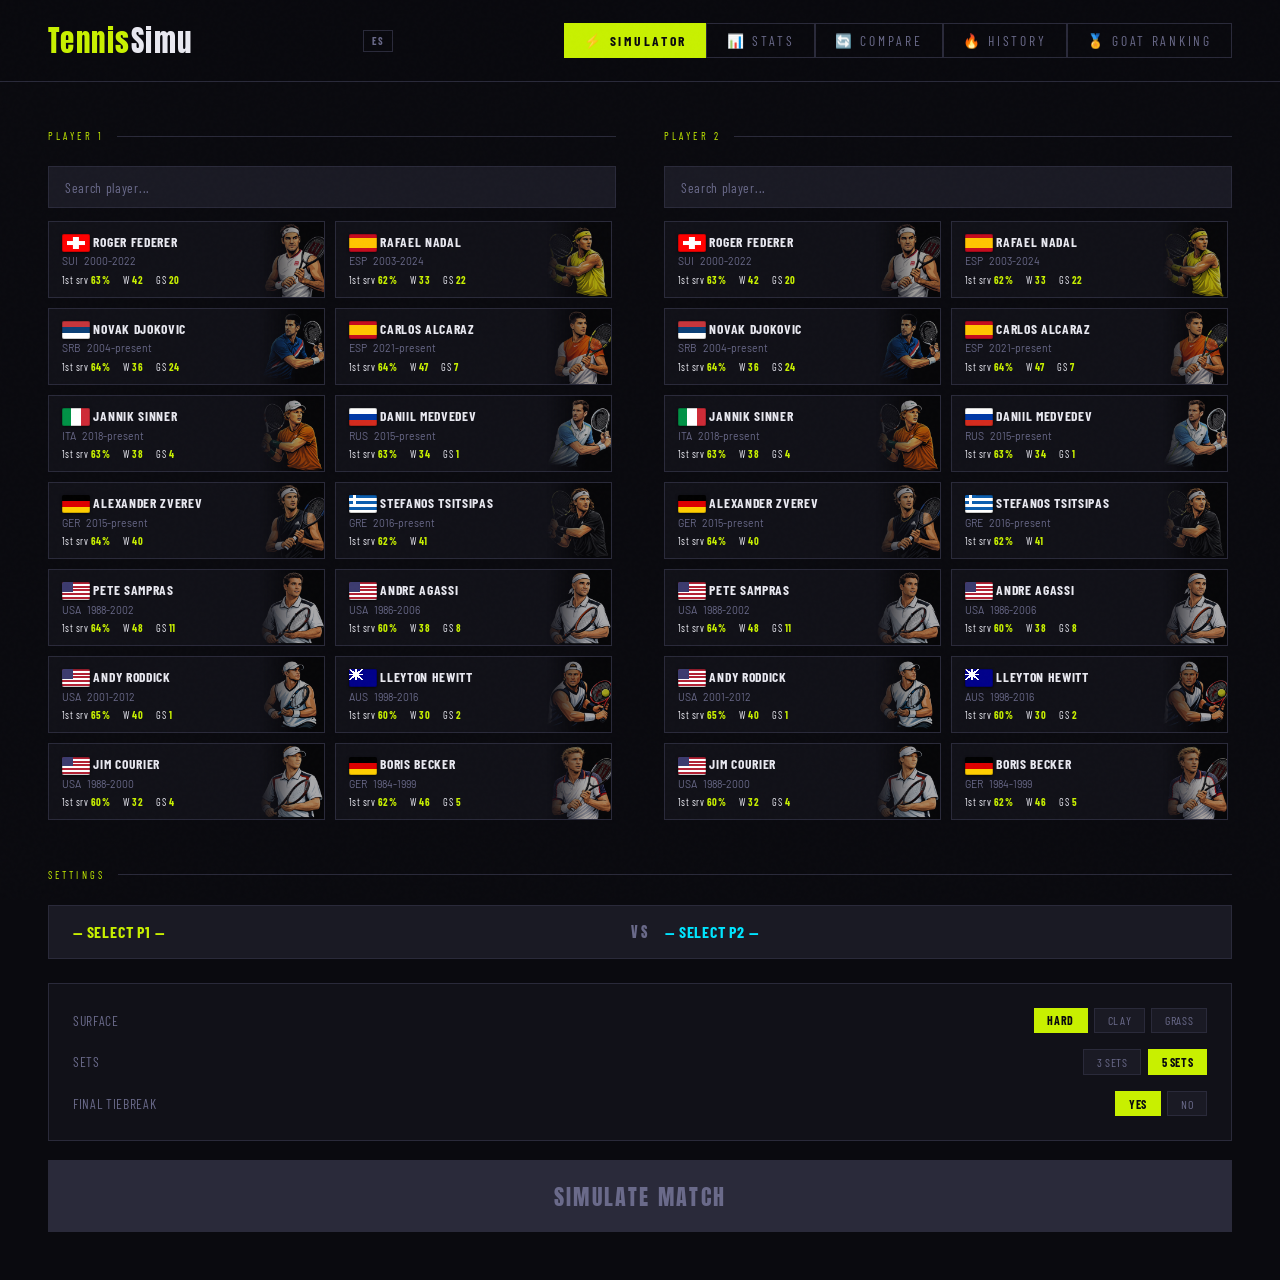
==== commit b3410d6d: "Update index.html" ====
--- a/index.html
+++ b/index.html
@@ -6,12 +6,158 @@
 <meta name="theme-color" content="#0a0a0f">
 <meta name="apple-mobile-web-app-capable" content="yes">
 <meta name="apple-mobile-web-app-status-bar-style" content="black-translucent">
-<title>TennisSimu</title>
+<title>SimuTennis</title>
 <link rel="icon" type="image/svg+xml" href="data:image/svg+xml,%3Csvg xmlns='http://www.w3.org/2000/svg' viewBox='0 0 32 32'%3E%3Ccircle cx='16' cy='16' r='15' fill='%230a0a0f' stroke='%232a2a3a' stroke-width='1'/%3E%3Ctext x='16' y='22' font-family='Arial Black,sans-serif' font-size='18' font-weight='900' fill='%23c8f000' text-anchor='middle'%3ET%3C/text%3E%3C/svg%3E">
 <link rel="icon" type="image/png" sizes="32x32" href="data:image/svg+xml,%3Csvg xmlns='http://www.w3.org/2000/svg' viewBox='0 0 32 32'%3E%3Ccircle cx='16' cy='16' r='15' fill='%230a0a0f' stroke='%232a2a3a' stroke-width='1'/%3E%3Ctext x='16' y='22' font-family='Arial Black,sans-serif' font-size='18' font-weight='900' fill='%23c8f000' text-anchor='middle'%3ET%3C/text%3E%3C/svg%3E">
 <link rel="preconnect" href="https://fonts.googleapis.com">
 <link href="https://fonts.googleapis.com/css2?family=Anton&family=Barlow+Condensed:wght@300;400;600;700&family=Barlow:wght@300;400;500&display=swap" rel="stylesheet">
 <link rel="stylesheet" href="css/style.css">
+
+<style id="rk-styles">
+/* GOAT RANKING — clases propias rk-* sin conflictos */
+
+
+
+
+
+.rk-header{background:var(--bg2);border-bottom:2px solid var(--accent);padding:16px 24px;display:flex;align-items:center;justify-content:space-between;position:sticky;top:0;z-index:100}
+.rk-logo{font-family:'Anton',sans-serif;font-size:24px;letter-spacing:1px}.rk-logo span{color:var(--accent)}
+.rk-header-meta{font-family:'Barlow Condensed',sans-serif;font-size:11px;color:var(--muted);text-align:right;line-height:1.7}.rk-header-meta strong{color:var(--accent)}
+.rk-wrap{max-width:1400px;margin:0 auto;padding:0 24px}
+.rk-hero{padding:36px 0 20px}
+.rk-title{font-family:'Anton',sans-serif;font-size:clamp(36px,7vw,76px);line-height:.92;letter-spacing:2px;margin-bottom:8px}
+.rk-title .hl{color:var(--accent)}
+.rk-sub{font-family:'Barlow Condensed',sans-serif;font-size:12px;color:var(--muted);letter-spacing:2px;text-transform:uppercase;margin-bottom:16px}
+.rk-tags{display:flex;gap:6px;flex-wrap:wrap}
+.rk-tag{font-family:'Barlow Condensed',sans-serif;font-size:10px;font-weight:700;letter-spacing:1px;text-transform:uppercase;padding:3px 8px;border:1px solid var(--border);color:var(--muted)}
+.rk-tag.a{border-color:var(--accent);color:var(--accent)}.rk-tag.h{border-color:var(--hard);color:var(--hard)}.rk-tag.c{border-color:var(--clay);color:var(--clay)}.rk-tag.g{border-color:var(--grass);color:var(--grass)}
+.rk-sec-title{font-family:'Barlow Condensed',sans-serif;font-size:10px;font-weight:700;letter-spacing:3px;text-transform:uppercase;color:var(--muted);margin-bottom:16px;padding-bottom:7px;border-bottom:1px solid var(--border)}
+.rk-podium-section{padding:32px 0}
+.rk-podium{display:grid;grid-template-columns:1fr 1.12fr 1fr;gap:12px}
+.rk-card{background:var(--bg2);border:1px solid var(--border);padding:20px 18px;cursor:pointer;transition:transform .2s,border-color .2s}
+.rk-card:hover{transform:translateY(-3px);border-color:var(--accent)}
+.rk-card.rk-p1{border-top:3px solid var(--gold);order:2}.rk-card.rk-p2{border-top:3px solid var(--silver);order:1}.rk-card.rk-p3{border-top:3px solid var(--bronze);order:3}
+.rk-medal{font-family:'Anton',sans-serif;font-size:40px;line-height:1;margin-bottom:6px}
+.rk-prnk{font-family:'Barlow Condensed',sans-serif;font-size:10px;font-weight:700;letter-spacing:3px;text-transform:uppercase;margin-bottom:4px}
+.rk-card.rk-p1 .rk-prnk{color:var(--gold)}.rk-card.rk-p2 .rk-prnk{color:var(--silver)}.rk-card.rk-p3 .rk-prnk{color:var(--bronze)}
+.rk-pname{font-family:'Anton',sans-serif;font-size:clamp(15px,2.2vw,24px);line-height:1.1;margin-bottom:2px}
+.rk-ppct{font-family:'Barlow Condensed',sans-serif;font-size:34px;font-weight:900;color:var(--accent);margin:7px 0 9px;line-height:1}
+.rk-chips{display:flex;gap:6px;flex-wrap:wrap}
+.rk-chip{font-family:'Barlow Condensed',sans-serif;font-size:10px;font-weight:700;padding:2px 6px}
+.rk-chip.h{background:rgba(0,180,216,.12);color:var(--hard);border:1px solid rgba(0,180,216,.3)}
+.rk-chip.c{background:rgba(224,122,59,.12);color:var(--clay);border:1px solid rgba(224,122,59,.3)}
+.rk-chip.g{background:rgba(82,183,136,.12);color:var(--grass);border:1px solid rgba(82,183,136,.3)}
+.rk-pmeta{font-family:'Barlow Condensed',sans-serif;font-size:11px;color:var(--muted);margin-top:7px}
+.rk-tabs-section{padding-bottom:60px}
+.rk-tabs-nav{display:flex;border-bottom:2px solid var(--border);margin-bottom:20px;overflow-x:auto;scrollbar-width:none}
+.rk-tabs-nav::-webkit-scrollbar{display:none}
+.rk-tab-btn{font-family:'Barlow Condensed',sans-serif;font-size:11px;font-weight:700;letter-spacing:2px;text-transform:uppercase;padding:10px 16px;background:none;border:none;color:var(--muted);cursor:pointer;border-bottom:2px solid transparent;margin-bottom:-2px;white-space:nowrap;transition:color .2s;flex-shrink:0}
+.rk-tab-btn:hover{color:var(--text)}.rk-tab-btn.active{color:var(--accent);border-bottom-color:var(--accent)}
+.rk-controls{display:flex;gap:8px;flex-wrap:wrap;margin-bottom:16px;align-items:center}
+.rk-srch{background:var(--bg2);border:1px solid var(--border);color:var(--text);font-family:'Barlow',sans-serif;font-size:13px;padding:7px 12px;outline:none;width:200px;transition:border-color .2s}
+.rk-srch:focus{border-color:var(--accent)}.rk-srch::placeholder{color:var(--muted)}
+.rk-ebts{display:flex;gap:4px;flex-wrap:wrap}
+.rk-ebt{font-family:'Barlow Condensed',sans-serif;font-size:10px;font-weight:700;letter-spacing:1px;text-transform:uppercase;padding:5px 10px;background:none;border:1px solid var(--border);color:var(--muted);cursor:pointer;transition:all .15s}
+.rk-ebt:hover{border-color:var(--text);color:var(--text)}.rk-ebt.active{background:var(--accent);border-color:var(--accent);color:var(--bg)}
+.rk-count{font-family:'Barlow Condensed',sans-serif;font-size:11px;color:var(--muted);margin-left:auto}
+.rk-table{width:100%;border-collapse:collapse}
+.rk-table th{font-family:'Barlow Condensed',sans-serif;font-size:10px;font-weight:700;letter-spacing:2px;text-transform:uppercase;color:var(--muted);text-align:left;padding:8px 10px;border-bottom:1px solid var(--border);cursor:pointer;user-select:none;white-space:nowrap}
+.rk-table th:hover{color:var(--text)}.rk-table th.sorted{color:var(--accent)}
+.rk-table td{padding:8px 10px;border-bottom:1px solid rgba(42,42,58,.4);font-family:'Barlow Condensed',sans-serif;font-size:14px;vertical-align:middle}
+.rk-table tr{cursor:pointer;transition:background .1s}.rk-table tr:hover td{background:rgba(200,240,0,.04)}
+.rk-num{font-family:'Anton',sans-serif;font-size:16px;color:var(--muted);min-width:36px}.rk-num.t3{color:var(--accent)}
+.rk-pnm{font-family:'Barlow Condensed',sans-serif;font-size:14px;font-weight:700}
+.rk-pera{font-family:'Barlow Condensed',sans-serif;font-size:11px;color:var(--muted)}
+.rk-wpct{font-family:'Anton',sans-serif;font-size:18px;color:var(--accent)}
+.rk-barcell{width:100px}.rk-barbg{height:4px;background:var(--bg3);border-radius:2px;overflow:hidden}
+.rk-barfill{height:100%;border-radius:2px;background:var(--accent)}
+.rk-sp{font-family:'Barlow Condensed',sans-serif;font-size:13px;font-weight:600}
+.rk-sp.h{color:var(--hard)}.rk-sp.c{color:var(--clay)}.rk-sp.g{color:var(--grass)}
+.rk-badge{font-family:'Barlow Condensed',sans-serif;font-size:10px;font-weight:700;letter-spacing:1px;text-transform:uppercase;padding:2px 6px;border:1px solid var(--border);color:var(--muted);white-space:nowrap}
+.rk-badge.ng{border-color:var(--accent2);color:var(--accent2)}.rk-badge.ge{border-color:var(--accent);color:var(--accent)}.rk-badge.me{border-color:#b48aff;color:#b48aff}.rk-badge.ce{border-color:var(--clay);color:var(--clay)}
+.rk-gs{font-family:'Barlow Condensed',sans-serif;font-size:13px;font-weight:700;color:var(--gold)}
+.rk-era-lbl{font-family:'Barlow Condensed',sans-serif;font-size:10px;color:var(--muted)}
+.rk-surf-grid{display:grid;grid-template-columns:repeat(3,1fr);gap:18px}
+.rk-surf-hdr{font-family:'Barlow Condensed',sans-serif;font-size:10px;font-weight:700;letter-spacing:3px;text-transform:uppercase;padding:8px 12px;margin-bottom:2px}
+.rk-surf-hdr.hh{background:rgba(0,180,216,.12);color:var(--hard);border-left:3px solid var(--hard)}
+.rk-surf-hdr.ch{background:rgba(224,122,59,.12);color:var(--clay);border-left:3px solid var(--clay)}
+.rk-surf-hdr.gh{background:rgba(82,183,136,.12);color:var(--grass);border-left:3px solid var(--grass)}
+.rk-srow{display:flex;align-items:center;gap:8px;padding:7px 12px;border-bottom:1px solid rgba(42,42,58,.35);cursor:pointer;transition:background .1s}
+.rk-srow:hover{background:rgba(255,255,255,.03)}
+.rk-srow-rk{font-family:'Anton',sans-serif;font-size:12px;color:var(--muted);width:20px;flex-shrink:0}
+.rk-srow-flag{font-size:12px}.rk-srow-nm{font-family:'Barlow Condensed',sans-serif;font-size:13px;font-weight:600;flex:1}
+.rk-srow-pct{font-family:'Barlow Condensed',sans-serif;font-size:13px;font-weight:700}
+.rk-epoch-grid{display:grid;grid-template-columns:repeat(2,1fr);gap:18px}
+.rk-ep-hdr{font-family:'Barlow Condensed',sans-serif;font-size:10px;font-weight:700;letter-spacing:3px;text-transform:uppercase;padding:8px 12px;margin-bottom:2px}
+.rk-ep-hdr.ng{background:rgba(0,229,255,.08);color:var(--accent2);border-left:3px solid var(--accent2)}
+.rk-ep-hdr.ge{background:rgba(200,240,0,.08);color:var(--accent);border-left:3px solid var(--accent)}
+.rk-ep-hdr.me{background:rgba(180,138,255,.08);color:#b48aff;border-left:3px solid #b48aff}
+.rk-ep-hdr.ce{background:rgba(224,122,59,.08);color:var(--clay);border-left:3px solid var(--clay)}
+.rk-modal-ov{display:none;position:fixed;inset:0;background:rgba(0,0,0,.88);z-index:2000;align-items:center;justify-content:center;backdrop-filter:blur(5px)}
+.rk-modal-ov.open{display:flex}
+.rk-modal{background:var(--bg2);border:1px solid var(--border);border-top:3px solid var(--accent);width:92%;max-width:520px;max-height:90vh;overflow-y:auto;padding:28px;position:relative}
+.rk-modal-x{position:absolute;top:12px;right:12px;background:none;border:none;color:var(--muted);font-size:18px;cursor:pointer;line-height:1;padding:4px 8px}
+.rk-modal-x:hover{color:var(--text)}
+.rk-modal-rnk{font-family:'Barlow Condensed',sans-serif;font-size:10px;font-weight:700;letter-spacing:3px;text-transform:uppercase;color:var(--accent);margin-bottom:4px}
+.rk-modal-nm{font-family:'Anton',sans-serif;font-size:28px;line-height:1;margin-bottom:3px}
+.rk-modal-meta{font-family:'Barlow Condensed',sans-serif;font-size:12px;color:var(--muted);margin-bottom:18px}
+.rk-modal-pct{font-family:'Anton',sans-serif;font-size:48px;color:var(--accent);line-height:1;margin-bottom:2px}
+.rk-modal-pct-lbl{font-family:'Barlow Condensed',sans-serif;font-size:10px;letter-spacing:2px;text-transform:uppercase;color:var(--muted);margin-bottom:18px}
+.rk-modal-surfs{display:grid;grid-template-columns:repeat(3,1fr);gap:8px;margin-bottom:16px}
+.rk-msc{padding:10px;text-align:center}
+.rk-msc.h{background:rgba(0,180,216,.07);border:1px solid rgba(0,180,216,.2)}
+.rk-msc.c{background:rgba(224,122,59,.07);border:1px solid rgba(224,122,59,.2)}
+.rk-msc.g{background:rgba(82,183,136,.07);border:1px solid rgba(82,183,136,.2)}
+.rk-msc-lbl{font-family:'Barlow Condensed',sans-serif;font-size:10px;font-weight:700;letter-spacing:2px;text-transform:uppercase;margin-bottom:4px}
+.rk-msc.h .rk-msc-lbl{color:var(--hard)}.rk-msc.c .rk-msc-lbl{color:var(--clay)}.rk-msc.g .rk-msc-lbl{color:var(--grass)}
+.rk-msc-pct{font-family:'Anton',sans-serif;font-size:22px}
+.rk-msc.h .rk-msc-pct{color:var(--hard)}.rk-msc.c .rk-msc-pct{color:var(--clay)}.rk-msc.g .rk-msc-pct{color:var(--grass)}
+.rk-modal-stats{display:grid;grid-template-columns:repeat(2,1fr);gap:6px}
+.rk-mstat{background:var(--bg3);padding:10px;display:flex;justify-content:space-between;align-items:center}
+.rk-mstat-lbl{font-family:'Barlow Condensed',sans-serif;font-size:10px;letter-spacing:1px;text-transform:uppercase;color:var(--muted)}
+.rk-mstat-val{font-family:'Barlow Condensed',sans-serif;font-size:14px;font-weight:700}
+.rk-footer{border-top:1px solid var(--border);padding:16px 24px;text-align:center;font-family:'Barlow Condensed',sans-serif;font-size:11px;color:var(--muted);letter-spacing:1px}
+.rk-footer a{color:var(--accent);text-decoration:none}
+@media(max-width:900px){
+  .rk-podium{grid-template-columns:1fr}
+  .rk-card.rk-p1,.rk-card.rk-p2,.rk-card.rk-p3{order:unset}
+  .rk-surf-grid{grid-template-columns:1fr}
+  .rk-epoch-grid{grid-template-columns:1fr}
+  .rk-barcell{display:none}
+  .rk-table th:nth-child(8),.rk-table td:nth-child(8){display:none}
+}
+@media(max-width:600px){
+  .rk-wrap{padding:0 14px}
+  .rk-header{padding:12px 14px}
+  .rk-logo{font-size:20px}
+  .rk-header-meta{display:none}
+  .rk-title{font-size:clamp(32px,11vw,52px)}
+  .rk-hero{padding:20px 0 12px}
+  .rk-podium{gap:8px}
+  .rk-card{padding:14px}
+  .rk-medal{font-size:32px}
+  .rk-ppct{font-size:26px}
+  .rk-tab-btn{font-size:10px;padding:9px 11px;letter-spacing:1px}
+  .rk-srch{width:100%}
+  .rk-controls{flex-direction:column;align-items:stretch;gap:6px}
+  .rk-ebts{gap:3px}
+  .rk-ebt{font-size:9px;padding:4px 8px}
+  .rk-count{margin-left:0}
+  .rk-table th:nth-child(5),.rk-table td:nth-child(5),
+  .rk-table th:nth-child(6),.rk-table td:nth-child(6),
+  .rk-table th:nth-child(7),.rk-table td:nth-child(7),
+  .rk-table th:nth-child(8),.rk-table td:nth-child(8),
+  .rk-table th:nth-child(9),.rk-table td:nth-child(9){display:none}
+  .rk-table td,.rk-table th{padding:7px 6px}
+  .rk-num{font-size:14px;min-width:28px}
+  .rk-wpct{font-size:15px}
+  .rk-modal{width:100%;max-width:100%;max-height:95vh;padding:20px 16px;border-left:none;border-right:none;border-bottom:none}
+  .rk-modal-pct{font-size:38px}
+  .rk-modal-surfs{gap:6px}
+  .rk-modal-stats{grid-template-columns:1fr}
+}
+
+</style>
 </head>
 <body>
 <header>
@@ -302,13 +448,244 @@
 
 <!-- ==================== PAGE: RANKING ==================== -->
 <div id="page-ranking" class="page">
-  <iframe
-    id="ranking-iframe"
-    src=""
-    data-src="tennissimu-ranking-v4.html"
-    style="width:100%;height:calc(100vh - 60px);border:none;display:block;"
-    title="GOAT Ranking"
-  ></iframe>
+<div class="rk-wrap">
+  <div class="rk-hero">
+    <div class="rk-title">GOAT<br><span class="hl">RANKING</span></div>
+    <div class="rk-sub">Engine v4 &middot; Simulaci&oacute;n all-time &middot; 100 &times; 3 superficies por par</div>
+    <div class="rk-tags">
+      <span class="rk-tag a">5356 pares &uacute;nicos</span>
+      <span class="rk-tag h">Hard 45%</span>
+      <span class="rk-tag c">Clay 35%</span>
+      <span class="rk-tag g">Grass 20%</span>
+      <span class="rk-tag">Fix C: surface bias</span>
+      <span class="rk-tag">Fix D: error displacement</span>
+      <span class="rk-tag">Fix E: net_win attenuation</span>
+    </div>
+  </div>
+  <div class="rk-podium-section">
+    <div class="rk-sec-title">Top 3</div>
+    <div class="rk-podium" id="rk-podium"></div>
+  </div>
+  <div class="rk-tabs-section">
+    <div class="rk-tabs-nav">
+      <button class="rk-tab-btn active" data-tab="overall">&#127942; Overall</button>
+      <button class="rk-tab-btn" data-tab="hard">&#128142; Hard</button>
+      <button class="rk-tab-btn" data-tab="clay">&#128054; Clay</button>
+      <button class="rk-tab-btn" data-tab="grass">&#128994; Grass</button>
+      <button class="rk-tab-btn" data-tab="splits">&#128202; Superficies</button>
+      <button class="rk-tab-btn" data-tab="epochs">&#128368; Por Era</button>
+    </div>
+    <div class="rk-tab-content" id="rk-tab-overall">
+      <div class="rk-controls">
+        <input class="rk-srch" id="rk-srch" placeholder="Buscar jugador...">
+        <div class="rk-ebts" id="rk-epoch-filter">
+          <button class="rk-ebt active" data-ep="all">Todos</button>
+          <button class="rk-ebt" data-ep="Next Gen">Next Gen</button>
+          <button class="rk-ebt" data-ep="Golden Era">Golden Era</button>
+          <button class="rk-ebt" data-ep="Modern Era">Modern Era</button>
+          <button class="rk-ebt" data-ep="Classic Era">Classic Era</button>
+        </div>
+        <span class="rk-count" id="rk-count"></span>
+      </div>
+      <table class="rk-table" id="rk-table">
+        <thead><tr>
+          <th data-sort="rank"># &#8597;</th><th>Jugador</th>
+          <th data-sort="winPct">Win% &#8597;</th><th class="rk-barcell"></th>
+          <th data-sort="hardPct">Hard &#8597;</th><th data-sort="clayPct">Clay &#8597;</th>
+          <th data-sort="grassPct">Grass &#8597;</th><th>Era</th><th data-sort="gs">GS &#8597;</th>
+        </tr></thead>
+        <tbody id="rk-tbody"></tbody>
+      </table>
+    </div>
+    <div class="rk-tab-content" id="rk-tab-hard" style="display:none">
+      <table class="rk-table"><thead><tr><th>#</th><th>Jugador</th><th>Hard%</th><th class="rk-barcell"></th><th>Clay</th><th>Grass</th><th>Overall</th><th>Era</th></tr></thead><tbody id="rk-tbody-hard"></tbody></table>
+    </div>
+    <div class="rk-tab-content" id="rk-tab-clay" style="display:none">
+      <table class="rk-table"><thead><tr><th>#</th><th>Jugador</th><th>Clay%</th><th class="rk-barcell"></th><th>Hard</th><th>Grass</th><th>Overall</th><th>Era</th></tr></thead><tbody id="rk-tbody-clay"></tbody></table>
+    </div>
+    <div class="rk-tab-content" id="rk-tab-grass" style="display:none">
+      <table class="rk-table"><thead><tr><th>#</th><th>Jugador</th><th>Grass%</th><th class="rk-barcell"></th><th>Hard</th><th>Clay</th><th>Overall</th><th>Era</th></tr></thead><tbody id="rk-tbody-grass"></tbody></table>
+    </div>
+    <div class="rk-tab-content" id="rk-tab-splits" style="display:none">
+      <div class="rk-surf-grid" id="rk-splits-grid"></div>
+    </div>
+    <div class="rk-tab-content" id="rk-tab-epochs" style="display:none">
+      <div class="rk-epoch-grid" id="rk-epoch-grid"></div>
+    </div>
+  </div>
+</div>
+<div class="rk-modal-ov" id="rk-modal-ov">
+  <div class="rk-modal">
+    <button class="rk-modal-x" id="rk-modal-x">&#x2715;</button>
+    <div id="rk-modal-body"></div>
+  </div>
+</div>
+
+<script>
+const RANKING_DATA = [{"id": "djokovic", "name": "Novak Djokovic", "country": "SRB", "flag": "\ud83c\uddf7\ud83c\uddf8", "era": "2004-present", "prime": "2011-2016", "epoch": "Golden Era", "style": "Baseliner", "gs": 24, "winPct": 0.8605362921867776, "hardPct": 0.8723300970873786, "clayPct": 0.8671844660194175, "grassPct": 0.83, "totalW": 26466, "totalL": 4434, "rank": 1}, {"id": "alcaraz", "name": "Carlos Alcaraz", "country": "ESP", "flag": "\ud83c\uddea\ud83c\uddf8", "era": "2021-present", "prime": "2023-present", "epoch": "Next Gen", "style": "All-court", "gs": 7, "winPct": 0.8406380027739252, "hardPct": 0.8333980582524272, "clayPct": 0.8531067961165049, "grassPct": 0.8362135922330097, "totalW": 25984, "totalL": 4916, "rank": 2}, {"id": "sinner", "name": "Jannik Sinner", "country": "ITA", "flag": "\ud83c\uddee\ud83c\uddf9", "era": "2018-present", "prime": "2024-present", "epoch": "Next Gen", "style": "Baseliner", "gs": 4, "winPct": 0.7890291262135922, "hardPct": 0.8281553398058252, "clayPct": 0.7709708737864077, "grassPct": 0.743883495145631, "totalW": 24133, "totalL": 6767, "rank": 3}, {"id": "zverev", "name": "Alexander Zverev", "country": "GER", "flag": "\ud83c\udde9\ud83c\uddea", "era": "2015-present", "prime": "2021-present", "epoch": "Next Gen", "style": "All-court", "gs": 1, "winPct": 0.7418677762367083, "hardPct": 0.7550485436893204, "clayPct": 0.7474757281553398, "grassPct": 0.7102912621359223, "totalW": 22792, "totalL": 8108, "rank": 4}, {"id": "nadal", "name": "Rafael Nadal", "country": "ESP", "flag": "\ud83c\uddea\ud83c\uddf8", "era": "2003-2024", "prime": "2008-2012", "epoch": "Golden Era", "style": "Baseliner", "gs": 22, "winPct": 0.7199861303744798, "hardPct": 0.6501941747572816, "clayPct": 0.8849514563106796, "grassPct": 0.6146601941747573, "totalW": 22143, "totalL": 8757, "rank": 5}, {"id": "berrettini", "name": "Matteo Berrettini", "country": "ITA", "flag": "\ud83c\uddee\ud83c\uddf9", "era": "2015-present", "prime": "2021-present", "epoch": "Next Gen", "style": "Serve & Baseline", "gs": 0, "winPct": 0.696037910309755, "hardPct": 0.7111650485436893, "clayPct": 0.6455339805825243, "grassPct": 0.7395145631067961, "totalW": 21591, "totalL": 9309, "rank": 6}, {"id": "federer", "name": "Roger Federer", "country": "SUI", "flag": "\ud83c\udde8\ud83c\udded", "era": "2000-2022", "prime": "2004-2007", "epoch": "Golden Era", "style": "All-court", "gs": 20, "winPct": 0.6960194174757282, "hardPct": 0.7479611650485437, "clayPct": 0.5863106796116505, "grassPct": 0.756116504854369, "totalW": 21531, "totalL": 9369, "rank": 7}, {"id": "martin_del_potro", "name": "Juan Mart\u00edn del Potro", "country": "ARG", "flag": "\ud83c\udde6\ud83c\uddf7", "era": "2007-2022", "prime": "2009-2013", "epoch": "Golden Era", "style": "Serve & Baseline", "gs": 1, "winPct": 0.6959778085991678, "hardPct": 0.7370873786407767, "clayPct": 0.6141747572815534, "grassPct": 0.7365048543689321, "totalW": 21504, "totalL": 9396, "rank": 8}, {"id": "medvedev", "name": "Daniil Medvedev", "country": "RUS", "flag": "\ud83c\uddf7\ud83c\uddfa", "era": "2015-present", "prime": "2021-present", "epoch": "Next Gen", "style": "Baseliner", "gs": 1, "winPct": 0.6752750809061487, "hardPct": 0.7907766990291262, "clayPct": 0.5068932038834951, "grassPct": 0.7031067961165048, "totalW": 20608, "totalL": 10292, "rank": 9}, {"id": "murray", "name": "Andy Murray", "country": "GBR", "flag": "\ud83c\uddec\ud83c\udde7", "era": "2005-present", "prime": "2012-2016", "epoch": "Golden Era", "style": "Baseliner", "gs": 3, "winPct": 0.6732501155802126, "hardPct": 0.6880582524271844, "clayPct": 0.5988349514563107, "grassPct": 0.7507766990291262, "totalW": 20988, "totalL": 9912, "rank": 10}, {"id": "borg", "name": "Bj\u00f6rn Borg", "country": "SWE", "flag": "\ud83c\uddf8\ud83c\uddea", "era": "1973-1983", "prime": "1977-1981", "epoch": "Classic Era", "style": "Baseliner", "gs": 11, "winPct": 0.664257975034674, "hardPct": 0.5285436893203883, "clayPct": 0.8178640776699029, "grassPct": 0.693495145631068, "totalW": 21011, "totalL": 9889, "rank": 11}, {"id": "auger", "name": "F\u00e9lix Auger-Aliassime", "country": "CAN", "flag": "\ud83c\udde8\ud83c\udde6", "era": "2018-present", "prime": "2022-present", "epoch": "Next Gen", "style": "All-court", "gs": 0, "winPct": 0.6567267683772537, "hardPct": 0.6935922330097087, "clayPct": 0.5720388349514564, "grassPct": 0.7089320388349515, "totalW": 20338, "totalL": 10562, "rank": 12}, {"id": "tsonga", "name": "Jo-Wilfried Tsonga", "country": "FRA", "flag": "\ud83c\uddeb\ud83c\uddf7", "era": "2005-2022", "prime": "2008-2012", "epoch": "Golden Era", "style": "All-court", "gs": 0, "winPct": 0.6546463245492372, "hardPct": 0.6967961165048544, "clayPct": 0.5525242718446602, "grassPct": 0.721747572815534, "totalW": 20302, "totalL": 10598, "rank": 13}, {"id": "mensik", "name": "Jakub Men\u0161\u00edk", "country": "CZE", "flag": "\ud83c\udde8\ud83c\uddff", "era": "2022-present", "prime": "2025-present", "epoch": "Next Gen", "style": "Serve & Baseline", "gs": 0, "winPct": 0.650748959778086, "hardPct": 0.7200970873786408, "clayPct": 0.5953398058252427, "grassPct": 0.603495145631068, "totalW": 19765, "totalL": 11135, "rank": 14}, {"id": "safin", "name": "Marat Safin", "country": "RUS", "flag": "\ud83c\uddf7\ud83c\uddfa", "era": "1997-2009", "prime": "2000-2005", "epoch": "Modern Era", "style": "All-court", "gs": 3, "winPct": 0.6493018955154878, "hardPct": 0.7104854368932039, "clayPct": 0.5345631067961165, "grassPct": 0.6998058252427184, "totalW": 20032, "totalL": 10868, "rank": 15}, {"id": "shelton", "name": "Ben Shelton", "country": "USA", "flag": "\ud83c\uddfa\ud83c\uddf8", "era": "2022-present", "prime": "2023-present", "epoch": "Next Gen", "style": "Serve & Baseline", "gs": 0, "winPct": 0.6485991678224688, "hardPct": 0.71, "clayPct": 0.5106796116504855, "grassPct": 0.7311650485436894, "totalW": 20104, "totalL": 10796, "rank": 16}, {"id": "roddick", "name": "Andy Roddick", "country": "USA", "flag": "\ud83c\uddfa\ud83c\uddf8", "era": "2001-2012", "prime": "2003-2007", "epoch": "Golden Era", "style": "Serve & Baseline", "gs": 1, "winPct": 0.6441423948220064, "hardPct": 0.6902912621359223, "clayPct": 0.5333980582524271, "grassPct": 0.716116504854369, "totalW": 19980, "totalL": 10920, "rank": 17}, {"id": "thiem", "name": "Dominic Thiem", "country": "AUT", "flag": "\ud83c\udde6\ud83c\uddf9", "era": "2011-2022", "prime": "2018-2020", "epoch": "Golden Era", "style": "All-court", "gs": 1, "winPct": 0.6433656957928803, "hardPct": 0.649126213592233, "clayPct": 0.7032038834951456, "grassPct": 0.5492233009708738, "totalW": 19586, "totalL": 11314, "rank": 18}, {"id": "draper", "name": "Jack Draper", "country": "GBR", "flag": "\ud83c\uddec\ud83c\udde7", "era": "2021-present", "prime": "2024-present", "epoch": "Next Gen", "style": "All-court", "gs": 0, "winPct": 0.6395515487748495, "hardPct": 0.6805825242718446, "clayPct": 0.5436893203883495, "grassPct": 0.6999029126213592, "totalW": 19819, "totalL": 11081, "rank": 19}, {"id": "mcenroe", "name": "John McEnroe", "country": "USA", "flag": "\ud83c\uddfa\ud83c\uddf8", "era": "1978-1994", "prime": "1981-1984", "epoch": "Classic Era", "style": "Serve & Volley", "gs": 8, "winPct": 0.6341331484049931, "hardPct": 0.6666019417475728, "clayPct": 0.5016504854368932, "grassPct": 0.7611650485436893, "totalW": 19873, "totalL": 11027, "rank": 20}, {"id": "kyrgios", "name": "Nick Kyrgios", "country": "AUS", "flag": "\ud83c\udde6\ud83c\uddfa", "era": "2013-present", "prime": "2022-2023", "epoch": "Golden Era", "style": "All-court", "gs": 0, "winPct": 0.6306981044845124, "hardPct": 0.681747572815534, "clayPct": 0.507378640776699, "grassPct": 0.7114563106796117, "totalW": 19576, "totalL": 11324, "rank": 21}, {"id": "ljubicic", "name": "Ivan Ljubi\u010di\u0107", "country": "CRO", "flag": "\ud83c\udded\ud83c\uddf7", "era": "1998-2012", "prime": "2005-2006", "epoch": "Modern Era", "style": "Serve & Baseline", "gs": 0, "winPct": 0.6302912621359223, "hardPct": 0.6610679611650485, "clayPct": 0.5721359223300971, "grassPct": 0.6563106796116505, "totalW": 19462, "totalL": 11438, "rank": 22}, {"id": "khachanov", "name": "Karen Khachanov", "country": "RUS", "flag": "\ud83c\uddf7\ud83c\uddfa", "era": "2012-present", "prime": "2018-present", "epoch": "Golden Era", "style": "Baseliner", "gs": 0, "winPct": 0.6286407766990292, "hardPct": 0.675242718446602, "clayPct": 0.5810679611650486, "grassPct": 0.6113592233009709, "totalW": 19237, "totalL": 11663, "rank": 23}, {"id": "cilic", "name": "Marin \u010cili\u0107", "country": "CRO", "flag": "\ud83c\udded\ud83c\uddf7", "era": "2005-present", "prime": "2014-2018", "epoch": "Golden Era", "style": "Serve & Baseline", "gs": 1, "winPct": 0.6231114193250116, "hardPct": 0.6747572815533981, "clayPct": 0.5001941747572816, "grassPct": 0.7022330097087378, "totalW": 19335, "totalL": 11565, "rank": 24}, {"id": "fritz", "name": "Taylor Fritz", "country": "USA", "flag": "\ud83c\uddfa\ud83c\uddf8", "era": "2016-present", "prime": "2022-present", "epoch": "Next Gen", "style": "Serve & Baseline", "gs": 0, "winPct": 0.6134997688395747, "hardPct": 0.7012621359223301, "clayPct": 0.4421359223300971, "grassPct": 0.6954368932038835, "totalW": 18940, "totalL": 11960, "rank": 25}, {"id": "tsitsipas", "name": "Stefanos Tsitsipas", "country": "GRE", "flag": "\ud83c\uddec\ud83c\uddf7", "era": "2016-present", "prime": "2021-present", "epoch": "Next Gen", "style": "All-court", "gs": 0, "winPct": 0.6092741562644475, "hardPct": 0.5945631067961165, "clayPct": 0.6669902912621359, "grassPct": 0.5549514563106797, "totalW": 18710, "totalL": 12190, "rank": 26}, {"id": "wawrinka", "name": "Stan Wawrinka", "country": "SUI", "flag": "\ud83c\udde8\ud83c\udded", "era": "2004-present", "prime": "2014-2016", "epoch": "Golden Era", "style": "Baseliner", "gs": 3, "winPct": 0.6086037910309755, "hardPct": 0.6215533980582524, "clayPct": 0.6232038834951457, "grassPct": 0.5648543689320389, "totalW": 18639, "totalL": 12261, "rank": 27}, {"id": "raonic", "name": "Milos Raonic", "country": "CAN", "flag": "\ud83c\udde8\ud83c\udde6", "era": "2009-present", "prime": "2014-2017", "epoch": "Golden Era", "style": "Serve & Baseline", "gs": 0, "winPct": 0.601155802126676, "hardPct": 0.6577669902912622, "clayPct": 0.47135922330097085, "grassPct": 0.6809708737864077, "totalW": 18644, "totalL": 12256, "rank": 28}, {"id": "sampras", "name": "Pete Sampras", "country": "USA", "flag": "\ud83c\uddfa\ud83c\uddf8", "era": "1988-2002", "prime": "1993-1998", "epoch": "Modern Era", "style": "Serve & Volley", "gs": 11, "winPct": 0.5968747110494683, "hardPct": 0.6534951456310679, "clayPct": 0.46359223300970875, "grassPct": 0.6815533980582524, "totalW": 18526, "totalL": 12374, "rank": 29}, {"id": "rublev", "name": "Andrey Rublev", "country": "RUS", "flag": "\ud83c\uddf7\ud83c\uddfa", "era": "2015-present", "prime": "2020-present", "epoch": "Next Gen", "style": "Baseliner", "gs": 0, "winPct": 0.5956125751271383, "hardPct": 0.6331067961165049, "clayPct": 0.5928155339805825, "grassPct": 0.5320388349514563, "totalW": 18107, "totalL": 12793, "rank": 30}, {"id": "soderling", "name": "Robin S\u00f6derling", "country": "SWE", "flag": "\ud83c\uddf8\ud83c\uddea", "era": "2001-2011", "prime": "2009-2010", "epoch": "Golden Era", "style": "Baseliner", "gs": 0, "winPct": 0.5947665279704114, "hardPct": 0.6015533980582525, "clayPct": 0.6084466019417476, "grassPct": 0.5633980582524272, "totalW": 18266, "totalL": 12634, "rank": 31}, {"id": "rune", "name": "Holger Rune", "country": "DEN", "flag": "\ud83c\udde9\ud83c\uddf0", "era": "2020-present", "prime": "2022-present", "epoch": "Next Gen", "style": "All-court", "gs": 0, "winPct": 0.5855940822931114, "hardPct": 0.5901941747572815, "clayPct": 0.6086407766990292, "grassPct": 0.5450485436893204, "totalW": 17962, "totalL": 12938, "rank": 32}, {"id": "humbert", "name": "Ugo Humbert", "country": "FRA", "flag": "\ud83c\uddeb\ud83c\uddf7", "era": "2017-present", "prime": "2023-present", "epoch": "Next Gen", "style": "All-court", "gs": 0, "winPct": 0.5817429496070273, "hardPct": 0.6113592233009709, "clayPct": 0.5149514563106796, "grassPct": 0.6219417475728155, "totalW": 18007, "totalL": 12893, "rank": 33}, {"id": "becker", "name": "Boris Becker", "country": "GER", "flag": "\ud83c\udde9\ud83c\uddea", "era": "1984-1999", "prime": "1989-1994", "epoch": "Classic Era", "style": "Serve & Volley", "gs": 5, "winPct": 0.569921405455386, "hardPct": 0.6204854368932039, "clayPct": 0.41699029126213594, "grassPct": 0.693009708737864, "totalW": 17824, "totalL": 13076, "rank": 34}, {"id": "rafter", "name": "Pat Rafter", "country": "AUS", "flag": "\ud83c\udde6\ud83c\uddfa", "era": "1991-2001", "prime": "1997-2001", "epoch": "Modern Era", "style": "Serve & Volley", "gs": 2, "winPct": 0.5639528432732317, "hardPct": 0.647378640776699, "clayPct": 0.37067961165048546, "grassPct": 0.684368932038835, "totalW": 17535, "totalL": 13365, "rank": 35}, {"id": "krajicek", "name": "Richard Krajicek", "country": "NED", "flag": "\ud83c\uddf3\ud83c\uddf1", "era": "1989-2003", "prime": "1994-1998", "epoch": "Modern Era", "style": "Serve & Volley", "gs": 1, "winPct": 0.5617984281091077, "hardPct": 0.616504854368932, "clayPct": 0.4345631067961165, "grassPct": 0.6414563106796116, "totalW": 17433, "totalL": 13467, "rank": 36}, {"id": "dimitrov", "name": "Grigor Dimitrov", "country": "BUL", "flag": "\ud83c\udde7\ud83c\uddec", "era": "2009-present", "prime": "2017-2018", "epoch": "Golden Era", "style": "All-court", "gs": 0, "winPct": 0.5536569579288027, "hardPct": 0.6049514563106796, "clayPct": 0.4287378640776699, "grassPct": 0.6362135922330097, "totalW": 17200, "totalL": 13700, "rank": 37}, {"id": "nalbandian", "name": "David Nalbandian", "country": "ARG", "flag": "\ud83c\udde6\ud83c\uddf7", "era": "1999-2013", "prime": "2005-2008", "epoch": "Modern Era", "style": "Baseliner", "gs": 0, "winPct": 0.5530143319463708, "hardPct": 0.5300970873786408, "clayPct": 0.5860194174757282, "grassPct": 0.5480582524271844, "totalW": 17141, "totalL": 13759, "rank": 38}, {"id": "agassi", "name": "Andre Agassi", "country": "USA", "flag": "\ud83c\uddfa\ud83c\uddf8", "era": "1986-2006", "prime": "1994-1999", "epoch": "Classic Era", "style": "Baseliner", "gs": 8, "winPct": 0.5527230698104485, "hardPct": 0.645242718446602, "clayPct": 0.49466019417475726, "grassPct": 0.46747572815533983, "totalW": 16556, "totalL": 14344, "rank": 39}, {"id": "gonzalez", "name": "Fernando Gonz\u00e1lez", "country": "CHI", "flag": "\ud83c\udde8\ud83c\uddf1", "era": "1999-2012", "prime": "2007-2008", "epoch": "Modern Era", "style": "Baseliner", "gs": 0, "winPct": 0.5521544151641239, "hardPct": 0.5812621359223301, "clayPct": 0.5435922330097087, "grassPct": 0.511747572815534, "totalW": 16857, "totalL": 14043, "rank": 40}, {"id": "stich", "name": "Michael Stich", "country": "GER", "flag": "\ud83c\udde9\ud83c\uddea", "era": "1987-1997", "prime": "1991-1994", "epoch": "Classic Era", "style": "Serve & Volley", "gs": 1, "winPct": 0.5415164123901988, "hardPct": 0.5846601941747572, "clayPct": 0.3966990291262136, "grassPct": 0.6666019417475728, "totalW": 16974, "totalL": 13926, "rank": 41}, {"id": "haas", "name": "Tommy Haas", "country": "GER", "flag": "\ud83c\udde9\ud83c\uddea", "era": "1996-2017", "prime": "2002-2007", "epoch": "Modern Era", "style": "All-court", "gs": 0, "winPct": 0.5351456310679612, "hardPct": 0.5535922330097087, "clayPct": 0.456504854368932, "grassPct": 0.6120388349514563, "totalW": 16708, "totalL": 14192, "rank": 42}, {"id": "tiafoe", "name": "Frances Tiafoe", "country": "USA", "flag": "\ud83c\uddfa\ud83c\uddf8", "era": "2015-present", "prime": "2022-present", "epoch": "Next Gen", "style": "All-court", "gs": 0, "winPct": 0.5344382801664355, "hardPct": 0.608252427184466, "clayPct": 0.3963106796116505, "grassPct": 0.5949514563106796, "totalW": 16475, "totalL": 14425, "rank": 43}, {"id": "edberg", "name": "Stefan Edberg", "country": "SWE", "flag": "\ud83c\uddf8\ud83c\uddea", "era": "1982-1996", "prime": "1990-1992", "epoch": "Classic Era", "style": "Serve & Volley", "gs": 6, "winPct": 0.5329588534442904, "hardPct": 0.6062135922330097, "clayPct": 0.3232038834951456, "grassPct": 0.6947572815533981, "totalW": 16729, "totalL": 14171, "rank": 44}, {"id": "kafelnikov", "name": "Yevgeny Kafelnikov", "country": "RUS", "flag": "\ud83c\uddf7\ud83c\uddfa", "era": "1992-2003", "prime": "1999-2000", "epoch": "Modern Era", "style": "All-court", "gs": 2, "winPct": 0.5277438742487286, "hardPct": 0.5167961165048544, "clayPct": 0.5846601941747572, "grassPct": 0.4677669902912621, "totalW": 16163, "totalL": 14737, "rank": 45}, {"id": "philippoussis", "name": "Mark Philippoussis", "country": "AUS", "flag": "\ud83c\udde6\ud83c\uddfa", "era": "1994-2006", "prime": "1998-2003", "epoch": "Modern Era", "style": "Serve & Volley", "gs": 0, "winPct": 0.5260517799352751, "hardPct": 0.609126213592233, "clayPct": 0.32543689320388347, "grassPct": 0.657378640776699, "totalW": 16397, "totalL": 14503, "rank": 46}, {"id": "blake", "name": "James Blake", "country": "USA", "flag": "\ud83c\uddfa\ud83c\uddf8", "era": "2001-2013", "prime": "2005-2006", "epoch": "Golden Era", "style": "Baseliner", "gs": 0, "winPct": 0.5206426259824318, "hardPct": 0.5874757281553398, "clayPct": 0.4002912621359223, "grassPct": 0.5688349514563107, "totalW": 16033, "totalL": 14867, "rank": 47}, {"id": "gasquet", "name": "Richard Gasquet", "country": "FRA", "flag": "\ud83c\uddeb\ud83c\uddf7", "era": "2002-present", "prime": "2007-2015", "epoch": "Golden Era", "style": "All-court", "gs": 0, "winPct": 0.5186315302820157, "hardPct": 0.48970873786407765, "clayPct": 0.5215533980582524, "grassPct": 0.5666019417475728, "totalW": 16252, "totalL": 14648, "rank": 48}, {"id": "newcombe", "name": "John Newcombe", "country": "AUS", "flag": "\ud83c\udde6\ud83c\uddfa", "era": "1960-1981", "prime": "1967-1974", "epoch": "Classic Era", "style": "Serve & Volley", "gs": 7, "winPct": 0.5168608414239482, "hardPct": 0.5468932038834952, "clayPct": 0.36213592233009706, "grassPct": 0.6794174757281554, "totalW": 16361, "totalL": 14539, "rank": 49}, {"id": "ivanisevic", "name": "Goran Ivani\u0161evi\u0107", "country": "CRO", "flag": "\ud83c\udded\ud83c\uddf7", "era": "1988-2004", "prime": "1992-1998", "epoch": "Modern Era", "style": "Serve & Volley", "gs": 1, "winPct": 0.514539990753583, "hardPct": 0.5941747572815534, "clayPct": 0.3194174757281553, "grassPct": 0.6443689320388349, "totalW": 16047, "totalL": 14853, "rank": 50}, {"id": "paul", "name": "Tommy Paul", "country": "USA", "flag": "\ud83c\uddfa\ud83c\uddf8", "era": "2018-present", "prime": "2023-present", "epoch": "Next Gen", "style": "Baseliner", "gs": 0, "winPct": 0.5110355987055016, "hardPct": 0.563495145631068, "clayPct": 0.42650485436893204, "grassPct": 0.5349514563106796, "totalW": 15707, "totalL": 15193, "rank": 51}, {"id": "isner", "name": "John Isner", "country": "USA", "flag": "\ud83c\uddfa\ud83c\uddf8", "era": "2007-2023", "prime": "2012-2018", "epoch": "Golden Era", "style": "Serve & Baseline", "gs": 0, "winPct": 0.5044845122515026, "hardPct": 0.5894174757281554, "clayPct": 0.3206796116504854, "grassPct": 0.6089320388349515, "totalW": 15646, "totalL": 15254, "rank": 52}, {"id": "jarry", "name": "Nicol\u00e1s Jarry", "country": "CHI", "flag": "\ud83c\udde8\ud83c\uddf1", "era": "2015-present", "prime": "2023-present", "epoch": "Next Gen", "style": "Serve & Baseline", "gs": 0, "winPct": 0.496833102172908, "hardPct": 0.4904854368932039, "clayPct": 0.5005825242718447, "grassPct": 0.5030097087378641, "totalW": 15389, "totalL": 15511, "rank": 53}, {"id": "ruud", "name": "Casper Ruud", "country": "NOR", "flag": "\ud83c\uddf3\ud83c\uddf4", "era": "2017-present", "prime": "2022-present", "epoch": "Next Gen", "style": "Baseliner", "gs": 0, "winPct": 0.4956356911696717, "hardPct": 0.4462135922330097, "clayPct": 0.6510679611650485, "grassPct": 0.36699029126213595, "totalW": 15082, "totalL": 15818, "rank": 54}, {"id": "forget", "name": "Guy Forget", "country": "FRA", "flag": "\ud83c\uddeb\ud83c\uddf7", "era": "1982-1997", "prime": "1990-1992", "epoch": "Classic Era", "style": "Serve & Baseline", "gs": 0, "winPct": 0.4946509477577439, "hardPct": 0.5153398058252427, "clayPct": 0.3663106796116505, "grassPct": 0.6370873786407767, "totalW": 15643, "totalL": 15257, "rank": 55}, {"id": "shapovalov", "name": "Denis Shapovalov", "country": "CAN", "flag": "\ud83c\udde8\ud83c\udde6", "era": "2017-present", "prime": "2021-present", "epoch": "Next Gen", "style": "All-court", "gs": 0, "winPct": 0.49131299121590377, "hardPct": 0.5263106796116505, "clayPct": 0.36563106796116507, "grassPct": 0.6042718446601941, "totalW": 15411, "totalL": 15489, "rank": 56}, {"id": "monfils", "name": "Ga\u00ebl Monfils", "country": "FRA", "flag": "\ud83c\uddeb\ud83c\uddf7", "era": "2004-present", "prime": "2016-2022", "epoch": "Golden Era", "style": "All-court", "gs": 0, "winPct": 0.49000000000000005, "hardPct": 0.5299029126213592, "clayPct": 0.4388349514563107, "grassPct": 0.48980582524271843, "totalW": 15023, "totalL": 15877, "rank": 57}, {"id": "de_minaur", "name": "Alex de Minaur", "country": "AUS", "flag": "\ud83c\udde6\ud83c\uddfa", "era": "2017-present", "prime": "2023-present", "epoch": "Next Gen", "style": "Baseliner", "gs": 0, "winPct": 0.4870735090152566, "hardPct": 0.5119417475728155, "clayPct": 0.40689320388349515, "grassPct": 0.5545631067961165, "totalW": 15176, "totalL": 15724, "rank": 58}, {"id": "korda", "name": "Petr Korda", "country": "CZE", "flag": "\ud83c\udde8\ud83c\uddff", "era": "1987-1999", "prime": "1992-1998", "epoch": "Classic Era", "style": "All-court", "gs": 1, "winPct": 0.4812621359223301, "hardPct": 0.46640776699029124, "clayPct": 0.48718446601941745, "grassPct": 0.49970873786407766, "totalW": 14969, "totalL": 15931, "rank": 59}, {"id": "rosewall", "name": "Ken Rosewall", "country": "AUS", "flag": "\ud83c\udde6\ud83c\uddfa", "era": "1956-1977", "prime": "1971-1974", "epoch": "Classic Era", "style": "All-court", "gs": 8, "winPct": 0.47920018492834027, "hardPct": 0.41145631067961164, "clayPct": 0.5259223300970873, "grassPct": 0.5357281553398058, "totalW": 15173, "totalL": 15727, "rank": 60}, {"id": "hewitt", "name": "Lleyton Hewitt", "country": "AUS", "flag": "\ud83c\udde6\ud83c\uddfa", "era": "1998-2016", "prime": "2001-2003", "epoch": "Modern Era", "style": "Baseliner", "gs": 2, "winPct": 0.4789597780859917, "hardPct": 0.5403883495145632, "clayPct": 0.341747572815534, "grassPct": 0.5604854368932038, "totalW": 14859, "totalL": 16041, "rank": 61}, {"id": "baghdatis", "name": "Marcos Baghdatis", "country": "CYP", "flag": "\ud83c\udde8\ud83c\uddfe", "era": "2004-2017", "prime": "2006-2009", "epoch": "Golden Era", "style": "All-court", "gs": 0, "winPct": 0.4777300046232085, "hardPct": 0.5301941747572816, "clayPct": 0.3754368932038835, "grassPct": 0.526504854368932, "totalW": 14751, "totalL": 16149, "rank": 62}, {"id": "lendl", "name": "Ivan Lendl", "country": "CZE", "flag": "\ud83c\udde8\ud83c\uddff", "era": "1978-1994", "prime": "1985-1989", "epoch": "Classic Era", "style": "Baseliner", "gs": 8, "winPct": 0.46875173370319, "hardPct": 0.4790291262135922, "clayPct": 0.5466019417475728, "grassPct": 0.3412621359223301, "totalW": 14079, "totalL": 16821, "rank": 63}, {"id": "moya", "name": "Carlos Moy\u00e1", "country": "ESP", "flag": "\ud83c\uddea\ud83c\uddf8", "era": "1994-2010", "prime": "1998-2002", "epoch": "Modern Era", "style": "Baseliner", "gs": 1, "winPct": 0.4677577438742487, "hardPct": 0.4033009708737864, "clayPct": 0.6470873786407767, "grassPct": 0.3327184466019418, "totalW": 14246, "totalL": 16654, "rank": 64}, {"id": "cash", "name": "Pat Cash", "country": "AUS", "flag": "\ud83c\udde6\ud83c\uddfa", "era": "1982-1997", "prime": "1987-1988", "epoch": "Classic Era", "style": "Serve & Volley", "gs": 1, "winPct": 0.4671613499768839, "hardPct": 0.4958252427184466, "clayPct": 0.2866019417475728, "grassPct": 0.6683495145631068, "totalW": 14943, "totalL": 15957, "rank": 65}, {"id": "leconte", "name": "Henri Leconte", "country": "FRA", "flag": "\ud83c\uddeb\ud83c\uddf7", "era": "1980-1996", "prime": "1986-1988", "epoch": "Classic Era", "style": "All-court", "gs": 0, "winPct": 0.4584697179842811, "hardPct": 0.40980582524271847, "clayPct": 0.49262135922330097, "grassPct": 0.498252427184466, "totalW": 14427, "totalL": 16473, "rank": 66}, {"id": "nishikori", "name": "Kei Nishikori", "country": "JPN", "flag": "\ud83c\uddef\ud83c\uddf5", "era": "2007-present", "prime": "2014-2016", "epoch": "Golden Era", "style": "Baseliner", "gs": 0, "winPct": 0.45121590383726307, "hardPct": 0.4955339805825243, "clayPct": 0.4437864077669903, "grassPct": 0.38184466019417473, "totalW": 13608, "totalL": 17292, "rank": 67}, {"id": "verdasco", "name": "Fernando Verdasco", "country": "ESP", "flag": "\ud83c\uddea\ud83c\uddf8", "era": "2001-2023", "prime": "2009-2012", "epoch": "Golden Era", "style": "Baseliner", "gs": 0, "winPct": 0.4493573740175683, "hardPct": 0.42601941747572813, "clayPct": 0.5060194174757282, "grassPct": 0.4120388349514563, "totalW": 13844, "totalL": 17056, "rank": 68}, {"id": "enqvist", "name": "Thomas Enqvist", "country": "SWE", "flag": "\ud83c\uddf8\ud83c\uddea", "era": "1991-2005", "prime": "1996-1998", "epoch": "Modern Era", "style": "Baseliner", "gs": 0, "winPct": 0.4482108183079057, "hardPct": 0.4609708737864078, "clayPct": 0.44398058252427186, "grassPct": 0.4311650485436893, "totalW": 13762, "totalL": 17138, "rank": 69}, {"id": "musetti", "name": "Lorenzo Musetti", "country": "ITA", "flag": "\ud83c\uddee\ud83c\uddf9", "era": "2019-present", "prime": "2024-present", "epoch": "Next Gen", "style": "All-court", "gs": 0, "winPct": 0.447207582061951, "hardPct": 0.40864077669902915, "clayPct": 0.45922330097087377, "grassPct": 0.49980582524271844, "totalW": 14087, "totalL": 16813, "rank": 70}, {"id": "lopez", "name": "Feliciano L\u00f3pez", "country": "ESP", "flag": "\ud83c\uddea\ud83c\uddf8", "era": "2000-2022", "prime": "2005-2012", "epoch": "Golden Era", "style": "Serve & Volley", "gs": 0, "winPct": 0.4452334720295885, "hardPct": 0.45271844660194177, "clayPct": 0.2986407766990291, "grassPct": 0.6369902912621359, "totalW": 14300, "totalL": 16600, "rank": 71}, {"id": "bautista", "name": "Roberto Bautista", "country": "ESP", "flag": "\ud83c\uddea\ud83c\uddf8", "era": "2008-present", "prime": "2019-2021", "epoch": "Golden Era", "style": "Baseliner", "gs": 0, "winPct": 0.4427877947295423, "hardPct": 0.4192233009708738, "clayPct": 0.5130097087378641, "grassPct": 0.38689320388349513, "totalW": 13587, "totalL": 17313, "rank": 72}, {"id": "kuerten", "name": "Gustavo Kuerten", "country": "BRA", "flag": "\ud83c\udde7\ud83c\uddf7", "era": "1995-2008", "prime": "2000-2001", "epoch": "Modern Era", "style": "Baseliner", "gs": 3, "winPct": 0.4333749422098937, "hardPct": 0.34184466019417475, "clayPct": 0.6427184466019418, "grassPct": 0.3050485436893204, "totalW": 13283, "totalL": 17617, "rank": 73}, {"id": "ferrero", "name": "Juan Carlos Ferrero", "country": "ESP", "flag": "\ud83c\uddea\ud83c\uddf8", "era": "1999-2012", "prime": "2002-2003", "epoch": "Modern Era", "style": "Baseliner", "gs": 1, "winPct": 0.41501155802126677, "hardPct": 0.31786407766990293, "clayPct": 0.6347572815533981, "grassPct": 0.2822330097087379, "totalW": 12719, "totalL": 18181, "rank": 74}, {"id": "nastase", "name": "Ilie N\u0103stase", "country": "ROU", "flag": "\ud83c\uddf7\ud83c\uddf4", "era": "1965-1985", "prime": "1972-1975", "epoch": "Classic Era", "style": "All-court", "gs": 3, "winPct": 0.4125335182616736, "hardPct": 0.35640776699029125, "clayPct": 0.4690291262135922, "grassPct": 0.4344660194174757, "totalW": 12977, "totalL": 17923, "rank": 75}, {"id": "davydenko", "name": "Nikolay Davydenko", "country": "RUS", "flag": "\ud83c\uddf7\ud83c\uddfa", "era": "2000-2014", "prime": "2006-2009", "epoch": "Golden Era", "style": "Baseliner", "gs": 0, "winPct": 0.4071151178918169, "hardPct": 0.45349514563106796, "clayPct": 0.4087378640776699, "grassPct": 0.3213592233009709, "totalW": 12191, "totalL": 18709, "rank": 76}, {"id": "cobolli", "name": "Flavio Cobolli", "country": "ITA", "flag": "\ud83c\uddee\ud83c\uddf9", "era": "2020-present", "prime": "2025-present", "epoch": "Next Gen", "style": "Baseliner", "gs": 0, "winPct": 0.4070550161812298, "hardPct": 0.36194174757281555, "clayPct": 0.46233009708737866, "grassPct": 0.410873786407767, "totalW": 12722, "totalL": 18178, "rank": 77}, {"id": "ferrer", "name": "David Ferrer", "country": "ESP", "flag": "\ud83c\uddea\ud83c\uddf8", "era": "2000-2019", "prime": "2012-2014", "epoch": "Golden Era", "style": "Baseliner", "gs": 0, "winPct": 0.38766065649560794, "hardPct": 0.32427184466019415, "clayPct": 0.5823300970873786, "grassPct": 0.2292233009708738, "totalW": 11699, "totalL": 19201, "rank": 78}, {"id": "courier", "name": "Jim Courier", "country": "USA", "flag": "\ud83c\uddfa\ud83c\uddf8", "era": "1988-2000", "prime": "1992-1993", "epoch": "Modern Era", "style": "Baseliner", "gs": 4, "winPct": 0.38484049930651876, "hardPct": 0.3515533980582524, "clayPct": 0.5156310679611651, "grassPct": 0.2616504854368932, "totalW": 11627, "totalL": 19273, "rank": 79}, {"id": "muster", "name": "Thomas Muster", "country": "AUT", "flag": "\ud83c\udde6\ud83c\uddf9", "era": "1985-1999", "prime": "1995-1996", "epoch": "Classic Era", "style": "Baseliner", "gs": 1, "winPct": 0.37950531668978266, "hardPct": 0.2007766990291262, "clayPct": 0.7514563106796116, "grassPct": 0.18048543689320387, "totalW": 11667, "totalL": 19233, "rank": 80}, {"id": "fognini", "name": "Fabio Fognini", "country": "ITA", "flag": "\ud83c\uddee\ud83c\uddf9", "era": "2005-present", "prime": "2013-2019", "epoch": "Golden Era", "style": "All-court", "gs": 0, "winPct": 0.3713823393435044, "hardPct": 0.33223300970873787, "clayPct": 0.4622330097087379, "grassPct": 0.31466019417475727, "totalW": 11424, "totalL": 19476, "rank": 81}, {"id": "pioline", "name": "C\u00e9dric Pioline", "country": "FRA", "flag": "\ud83c\uddeb\ud83c\uddf7", "era": "1990-2002", "prime": "1995-1999", "epoch": "Modern Era", "style": "All-court", "gs": 0, "winPct": 0.3702265372168284, "hardPct": 0.38815533980582523, "clayPct": 0.28679611650485437, "grassPct": 0.45475728155339806, "totalW": 11636, "totalL": 19264, "rank": 82}, {"id": "connors", "name": "Jimmy Connors", "country": "USA", "flag": "\ud83c\uddfa\ud83c\uddf8", "era": "1972-1996", "prime": "1974-1978", "epoch": "Classic Era", "style": "Baseliner", "gs": 8, "winPct": 0.36259361997226075, "hardPct": 0.4335922330097087, "clayPct": 0.24223300970873787, "grassPct": 0.4033009708737864, "totalW": 11115, "totalL": 19785, "rank": 83}, {"id": "mahut", "name": "Nicolas Mahut", "country": "FRA", "flag": "\ud83c\uddeb\ud83c\uddf7", "era": "2002-2023", "prime": "2016-2019", "epoch": "Golden Era", "style": "Serve & Volley", "gs": 0, "winPct": 0.35978733240869165, "hardPct": 0.35067961165048545, "clayPct": 0.18514563106796117, "grassPct": 0.6206796116504855, "totalW": 11912, "totalL": 18988, "rank": 84}, {"id": "bublik", "name": "Alexander Bublik", "country": "KAZ", "flag": "\ud83c\uddf0\ud83c\uddff", "era": "2016-present", "prime": "2025-present", "epoch": "Next Gen", "style": "Serve & Baseline", "gs": 0, "winPct": 0.35843735552473416, "hardPct": 0.35019417475728154, "clayPct": 0.278252427184466, "grassPct": 0.4855339805825243, "totalW": 11474, "totalL": 19426, "rank": 85}, {"id": "youzhny", "name": "Mikhail Youzhny", "country": "RUS", "flag": "\ud83c\uddf7\ud83c\uddfa", "era": "1999-2015", "prime": "2006-2010", "epoch": "Modern Era", "style": "All-court", "gs": 0, "winPct": 0.35064724919093854, "hardPct": 0.3687378640776699, "clayPct": 0.3392233009708738, "grassPct": 0.3340776699029126, "totalW": 10733, "totalL": 20167, "rank": 86}, {"id": "wilander", "name": "Mats Wilander", "country": "SWE", "flag": "\ud83c\uddf8\ud83c\uddea", "era": "1982-1996", "prime": "1985-1988", "epoch": "Classic Era", "style": "Baseliner", "gs": 7, "winPct": 0.34299121590383724, "hardPct": 0.2946601941747573, "clayPct": 0.46815533980582524, "grassPct": 0.25475728155339805, "totalW": 10481, "totalL": 20419, "rank": 87}, {"id": "cerundolo", "name": "Francisco Cer\u00fandolo", "country": "ARG", "flag": "\ud83c\udde6\ud83c\uddf7", "era": "2019-present", "prime": "2023-present", "epoch": "Next Gen", "style": "Baseliner", "gs": 0, "winPct": 0.3348497457235321, "hardPct": 0.22097087378640776, "clayPct": 0.560873786407767, "grassPct": 0.22339805825242717, "totalW": 10354, "totalL": 20546, "rank": 88}, {"id": "chung", "name": "Hyeon Chung", "country": "KOR", "flag": "\ud83c\uddf0\ud83c\uddf7", "era": "2013-present", "prime": "2018-2018", "epoch": "Golden Era", "style": "Baseliner", "gs": 0, "winPct": 0.32608876560332867, "hardPct": 0.20766990291262136, "clayPct": 0.5588349514563107, "grassPct": 0.2133980582524272, "totalW": 10093, "totalL": 20807, "rank": 89}, {"id": "almagro", "name": "Nicol\u00e1s Almagro", "country": "ESP", "flag": "\ud83c\uddea\ud83c\uddf8", "era": "2003-2018", "prime": "2011-2013", "epoch": "Golden Era", "style": "Baseliner", "gs": 0, "winPct": 0.32589921405455385, "hardPct": 0.23242718446601943, "clayPct": 0.5386407766990291, "grassPct": 0.1963106796116505, "totalW": 9964, "totalL": 20936, "rank": 90}, {"id": "garin", "name": "Cristian Gar\u00edn", "country": "CHI", "flag": "\ud83c\udde8\ud83c\uddf1", "era": "2015-present", "prime": "2019-2021", "epoch": "Next Gen", "style": "Baseliner", "gs": 0, "winPct": 0.3191493296347665, "hardPct": 0.25864077669902913, "clayPct": 0.4803883495145631, "grassPct": 0.20233009708737865, "totalW": 9696, "totalL": 21204, "rank": 91}, {"id": "davidovich", "name": "Alejandro Davidovich", "country": "ESP", "flag": "\ud83c\uddea\ud83c\uddf8", "era": "2018-present", "prime": "2025-present", "epoch": "Next Gen", "style": "Baseliner", "gs": 0, "winPct": 0.315880721220527, "hardPct": 0.3429126213592233, "clayPct": 0.31223300970873785, "grassPct": 0.27233009708737865, "totalW": 9553, "totalL": 21347, "rank": 92}, {"id": "simon", "name": "Gilles Simon", "country": "FRA", "flag": "\ud83c\uddeb\ud83c\uddf7", "era": "2002-2022", "prime": "2008-2012", "epoch": "Golden Era", "style": "Baseliner", "gs": 0, "winPct": 0.31468331021729085, "hardPct": 0.33106796116504855, "clayPct": 0.36194174757281555, "grassPct": 0.21902912621359225, "totalW": 9394, "totalL": 21506, "rank": 93}, {"id": "chang", "name": "Michael Chang", "country": "USA", "flag": "\ud83c\uddfa\ud83c\uddf8", "era": "1988-2003", "prime": "1989-1996", "epoch": "Modern Era", "style": "Baseliner", "gs": 1, "winPct": 0.29864077669902916, "hardPct": 0.2568932038834951, "clayPct": 0.42194174757281555, "grassPct": 0.20116504854368933, "totalW": 9064, "totalL": 21836, "rank": 94}, {"id": "hrbaty", "name": "Dominik Hrbat\u00fd", "country": "SVK", "flag": "\ud83c\uddf8\ud83c\uddf0", "era": "1996-2010", "prime": "2002-2004", "epoch": "Modern Era", "style": "Baseliner", "gs": 0, "winPct": 0.2971937124364309, "hardPct": 0.2587378640776699, "clayPct": 0.4115533980582524, "grassPct": 0.20631067961165048, "totalW": 9029, "totalL": 21871, "rank": 95}, {"id": "bruguera", "name": "Sergi Bruguera", "country": "ESP", "flag": "\ud83c\uddea\ud83c\uddf8", "era": "1988-2002", "prime": "1993-1994", "epoch": "Modern Era", "style": "Baseliner", "gs": 2, "winPct": 0.293416551086454, "hardPct": 0.129126213592233, "clayPct": 0.6289320388349514, "grassPct": 0.11941747572815534, "totalW": 9038, "totalL": 21862, "rank": 96}, {"id": "robredo", "name": "Tommy Robredo", "country": "ESP", "flag": "\ud83c\uddea\ud83c\uddf8", "era": "1999-2015", "prime": "2006-2009", "epoch": "Modern Era", "style": "Baseliner", "gs": 0, "winPct": 0.29119741100323626, "hardPct": 0.23699029126213592, "clayPct": 0.44427184466019415, "grassPct": 0.17446601941747572, "totalW": 8814, "totalL": 22086, "rank": 97}, {"id": "coria", "name": "Guillermo Coria", "country": "ARG", "flag": "\ud83c\udde6\ud83c\uddf7", "era": "1999-2009", "prime": "2003-2004", "epoch": "Modern Era", "style": "Baseliner", "gs": 0, "winPct": 0.28847434119278775, "hardPct": 0.20116504854368933, "clayPct": 0.49388349514563107, "grassPct": 0.15805825242718446, "totalW": 8787, "totalL": 22113, "rank": 98}, {"id": "larsson", "name": "Magnus Larsson", "country": "SWE", "flag": "\ud83c\uddf8\ud83c\uddea", "era": "1989-2001", "prime": "1994-1997", "epoch": "Modern Era", "style": "Baseliner", "gs": 0, "winPct": 0.2732085067036523, "hardPct": 0.1966990291262136, "clayPct": 0.4449514563106796, "grassPct": 0.1704854368932039, "totalW": 8365, "totalL": 22535, "rank": 99}, {"id": "costa", "name": "Albert Costa", "country": "ESP", "flag": "\ud83c\uddea\ud83c\uddf8", "era": "1993-2006", "prime": "2001-2002", "epoch": "Modern Era", "style": "Baseliner", "gs": 1, "winPct": 0.25910772075820615, "hardPct": 0.13679611650485438, "clayPct": 0.506504854368932, "grassPct": 0.1329126213592233, "totalW": 7995, "totalL": 22905, "rank": 100}, {"id": "vilas", "name": "Guillermo Vilas", "country": "ARG", "flag": "\ud83c\udde6\ud83c\uddf7", "era": "1969-1992", "prime": "1977-1978", "epoch": "Classic Era", "style": "Baseliner", "gs": 4, "winPct": 0.25704114655570964, "hardPct": 0.10572815533980583, "clayPct": 0.57, "grassPct": 0.0912621359223301, "totalW": 7900, "totalL": 23000, "rank": 101}, {"id": "granollers", "name": "Marcel Granollers", "country": "ESP", "flag": "\ud83c\uddea\ud83c\uddf8", "era": "2004-present", "prime": "2012-2014", "epoch": "Golden Era", "style": "Baseliner", "gs": 0, "winPct": 0.2546694405917707, "hardPct": 0.18398058252427185, "clayPct": 0.41699029126213594, "grassPct": 0.1546601941747573, "totalW": 7783, "totalL": 23117, "rank": 102}, {"id": "berasategui", "name": "Alberto Berasategui", "country": "ESP", "flag": "\ud83c\uddea\ud83c\uddf8", "era": "1991-2003", "prime": "1994-1996", "epoch": "Modern Era", "style": "Baseliner", "gs": 0, "winPct": 0.21475265834489132, "hardPct": 0.1074757281553398, "clayPct": 0.43970873786407766, "grassPct": 0.0929126213592233, "totalW": 6593, "totalL": 24307, "rank": 103}, {"id": "chela", "name": "Juan Ignacio Chela", "country": "ARG", "flag": "\ud83c\udde6\ud83c\uddf7", "era": "1996-2014", "prime": "2005-2008", "epoch": "Modern Era", "style": "Baseliner", "gs": 0, "winPct": 0.20854368932038836, "hardPct": 0.1329126213592233, "clayPct": 0.38019417475728157, "grassPct": 0.10436893203883495, "totalW": 6360, "totalL": 24540, "rank": 104}];
+function rkPct(v){ return (v*100).toFixed(1)+'%'; }
+function rkPctI(v){ return Math.round(v*100)+'%'; }
+function rkEpCls(e){ return e==='Next Gen'?'ng':e==='Golden Era'?'ge':e==='Modern Era'?'me':'ce'; }
+
+function rkOpenModal(idx){
+  const p=RANKING_DATA[idx];
+  document.getElementById('rk-modal-body').innerHTML=
+    '<div class="rk-modal-rnk">RANK #'+p.rank+' \u00b7 '+p.epoch+'</div>'+
+    '<div class="rk-modal-nm">'+p.flag+' '+p.name+'</div>'+
+    '<div class="rk-modal-meta">'+p.country+' \u00b7 '+p.era+' \u00b7 Prime: '+p.prime+' \u00b7 '+p.style+'</div>'+
+    '<div class="rk-modal-pct">'+rkPct(p.winPct)+'</div>'+
+    '<div class="rk-modal-pct-lbl">Win Rate ponderado (Hard 45 / Clay 35 / Grass 20)</div>'+
+    '<div class="rk-modal-surfs">'+
+      '<div class="rk-msc h"><div class="rk-msc-lbl">Hard</div><div class="rk-msc-pct">'+rkPctI(p.hardPct)+'</div></div>'+
+      '<div class="rk-msc c"><div class="rk-msc-lbl">Clay</div><div class="rk-msc-pct">'+rkPctI(p.clayPct)+'</div></div>'+
+      '<div class="rk-msc g"><div class="rk-msc-lbl">Grass</div><div class="rk-msc-pct">'+rkPctI(p.grassPct)+'</div></div>'+
+    '</div>'+
+    '<div class="rk-modal-stats">'+
+      '<div class="rk-mstat"><span class="rk-mstat-lbl">Grand Slams</span><span class="rk-mstat-val" style="color:var(--gold)">'+p.gs+'</span></div>'+
+      '<div class="rk-mstat"><span class="rk-mstat-lbl">Era</span><span class="rk-mstat-val">'+p.epoch+'</span></div>'+
+      '<div class="rk-mstat"><span class="rk-mstat-lbl">Victorias</span><span class="rk-mstat-val">'+p.totalW.toLocaleString()+'</span></div>'+
+      '<div class="rk-mstat"><span class="rk-mstat-lbl">Derrotas</span><span class="rk-mstat-val">'+p.totalL.toLocaleString()+'</span></div>'+
+      '<div class="rk-mstat"><span class="rk-mstat-lbl">Ratio V/D</span><span class="rk-mstat-val">'+(p.totalW/p.totalL).toFixed(2)+'</span></div>'+
+      '<div class="rk-mstat"><span class="rk-mstat-lbl">Estilo</span><span class="rk-mstat-val">'+p.style+'</span></div>'+
+    '</div>';
+  document.getElementById('rk-modal-ov').classList.add('open');
+}
+document.getElementById('rk-modal-x').onclick=()=>document.getElementById('rk-modal-ov').classList.remove('open');
+document.getElementById('rk-modal-ov').onclick=e=>{if(e.target.id==='rk-modal-ov')document.getElementById('rk-modal-ov').classList.remove('open');};
+document.addEventListener('keydown',e=>{if(e.key==='Escape')document.getElementById('rk-modal-ov').classList.remove('open');});
+
+(function(){
+  const top3=RANKING_DATA.slice(0,3);
+  const medals=['\ud83e\udd47','\ud83e\udd48','\ud83e\udd49'];
+  const cls=['rk-p1','rk-p2','rk-p3'];
+  const lbls=['#1 \u00b7 CHAMPION','#2 \u00b7 RUNNER-UP','#3'];
+  document.getElementById('rk-podium').innerHTML=top3.map((p,i)=>
+    '<div class="rk-card '+cls[i]+'" onclick="rkOpenModal('+i+')">'+
+    '<div class="rk-medal">'+medals[i]+'</div>'+
+    '<div class="rk-prnk">'+lbls[i]+'</div>'+
+    '<div class="rk-pname">'+p.flag+' '+p.name+'</div>'+
+    '<div class="rk-ppct">'+rkPct(p.winPct)+'</div>'+
+    '<div class="rk-chips">'+
+      '<span class="rk-chip h">H '+rkPctI(p.hardPct)+'</span>'+
+      '<span class="rk-chip c">C '+rkPctI(p.clayPct)+'</span>'+
+      '<span class="rk-chip g">G '+rkPctI(p.grassPct)+'</span>'+
+    '</div>'+
+    '<div class="rk-pmeta">'+p.gs+' Grand Slams \u00b7 '+p.prime+'</div>'+
+    '</div>').join('');
+})();
+
+let rkSortKey='rank',rkSortDir=1,rkEpFilter='all',rkSearch='';
+function rkRender(){
+  let d=[...RANKING_DATA];
+  if(rkEpFilter!=='all') d=d.filter(p=>p.epoch===rkEpFilter);
+  if(rkSearch) d=d.filter(p=>p.name.toLowerCase().includes(rkSearch));
+  d.sort((a,b)=>rkSortDir*(a[rkSortKey]<b[rkSortKey]?-1:a[rkSortKey]>b[rkSortKey]?1:0));
+  const maxW=Math.max(...RANKING_DATA.map(p=>p.winPct));
+  document.getElementById('rk-count').textContent=d.length+' jugadores';
+  document.getElementById('rk-tbody').innerHTML=d.map(p=>{
+    const idx=RANKING_DATA.indexOf(p);
+    return '<tr onclick="rkOpenModal('+idx+')">'+
+      '<td><span class="rk-num '+(p.rank<=3?'t3':'')+'">'+p.rank+'</span></td>'+
+      '<td><div class="rk-pnm">'+p.flag+' '+p.name+'</div><div class="rk-pera">'+p.prime+'</div></td>'+
+      '<td><span class="rk-wpct">'+rkPct(p.winPct)+'</span></td>'+
+      '<td class="rk-barcell"><div class="rk-barbg"><div class="rk-barfill" style="width:'+(p.winPct/maxW*100).toFixed(1)+'%"></div></div></td>'+
+      '<td><span class="rk-sp h">'+rkPctI(p.hardPct)+'</span></td>'+
+      '<td><span class="rk-sp c">'+rkPctI(p.clayPct)+'</span></td>'+
+      '<td><span class="rk-sp g">'+rkPctI(p.grassPct)+'</span></td>'+
+      '<td><span class="rk-badge '+rkEpCls(p.epoch)+'">'+p.epoch+'</span></td>'+
+      '<td><span class="rk-gs">'+p.gs+'</span></td>'+
+      '</tr>';
+  }).join('');
+}
+document.getElementById('rk-table').querySelectorAll('th[data-sort]').forEach(th=>{
+  th.addEventListener('click',()=>{
+    const k=th.dataset.sort;
+    if(rkSortKey===k) rkSortDir*=-1; else{rkSortKey=k;rkSortDir=k==='rank'?1:-1;}
+    document.querySelectorAll('#rk-table th').forEach(t=>t.classList.remove('sorted'));
+    th.classList.add('sorted'); rkRender();
+  });
+});
+document.getElementById('rk-srch').addEventListener('input',e=>{rkSearch=e.target.value.toLowerCase();rkRender();});
+document.getElementById('rk-epoch-filter').addEventListener('click',e=>{
+  if(!e.target.classList.contains('rk-ebt')) return;
+  document.querySelectorAll('#rk-epoch-filter .rk-ebt').forEach(b=>b.classList.remove('active'));
+  e.target.classList.add('active');rkEpFilter=e.target.dataset.ep;rkRender();
+});
+rkRender();
+
+function rkSurfTbl(tbodyId,surfKey,a1,a2){
+  const s=[...RANKING_DATA].sort((a,b)=>b[surfKey]-a[surfKey]);
+  const maxW=s[0][surfKey];
+  document.getElementById(tbodyId).innerHTML=s.map((p,i)=>{
+    const idx=RANKING_DATA.indexOf(p);
+    return '<tr onclick="rkOpenModal('+idx+')">'+
+      '<td><span class="rk-num '+(i<3?'t3':'')+'">'+( i+1)+'</span></td>'+
+      '<td><div class="rk-pnm">'+p.flag+' '+p.name+'</div><div class="rk-pera">'+p.prime+'</div></td>'+
+      '<td><span class="rk-wpct">'+rkPct(p[surfKey])+'</span></td>'+
+      '<td class="rk-barcell"><div class="rk-barbg"><div class="rk-barfill" style="width:'+(p[surfKey]/maxW*100).toFixed(1)+'%"></div></div></td>'+
+      '<td><span class="rk-sp">'+rkPctI(p[a1])+'</span></td>'+
+      '<td><span class="rk-sp">'+rkPctI(p[a2])+'</span></td>'+
+      '<td><span class="rk-sp">'+rkPct(p.winPct)+'</span></td>'+
+      '<td><span class="rk-badge '+rkEpCls(p.epoch)+'">'+p.epoch+'</span></td>'+
+      '</tr>';
+  }).join('');
+}
+rkSurfTbl('rk-tbody-hard','hardPct','clayPct','grassPct');
+rkSurfTbl('rk-tbody-clay','clayPct','hardPct','grassPct');
+rkSurfTbl('rk-tbody-grass','grassPct','hardPct','clayPct');
+
+(function(){
+  const surfs=[
+    {key:'hardPct',label:'HARD COURT TOP 25',cls:'hh',color:'var(--hard)'},
+    {key:'clayPct',label:'CLAY COURT TOP 25',cls:'ch',color:'var(--clay)'},
+    {key:'grassPct',label:'GRASS COURT TOP 25',cls:'gh',color:'var(--grass)'},
+  ];
+  document.getElementById('rk-splits-grid').innerHTML=surfs.map(s=>{
+    const sorted=[...RANKING_DATA].sort((a,b)=>b[s.key]-a[s.key]).slice(0,25);
+    return '<div><div class="rk-surf-hdr '+s.cls+'">'+s.label+'</div>'+
+      sorted.map((p,i)=>{const idx=RANKING_DATA.indexOf(p);
+        return '<div class="rk-srow" onclick="rkOpenModal('+idx+')">'+
+          '<div class="rk-srow-rk">'+(i+1)+'</div>'+
+          '<div class="rk-srow-flag">'+p.flag+'</div>'+
+          '<div class="rk-srow-nm">'+p.name+'</div>'+
+          '<div class="rk-srow-pct" style="color:'+s.color+'">'+rkPctI(p[s.key])+'</div></div>';
+      }).join('')+'</div>';
+  }).join('');
+})();
+
+(function(){
+  const epochs=[
+    {key:'Next Gen',cls:'ng',label:'NEXT GEN (2015+)'},
+    {key:'Golden Era',cls:'ge',label:'GOLDEN ERA (2000\u20132014)'},
+    {key:'Modern Era',cls:'me',label:'MODERN ERA (1988\u20131999)'},
+    {key:'Classic Era',cls:'ce',label:'CLASSIC ERA (pre-1988)'},
+  ];
+  document.getElementById('rk-epoch-grid').innerHTML=epochs.map(ep=>{
+    const players=RANKING_DATA.filter(p=>p.epoch===ep.key);
+    return '<div><div class="rk-ep-hdr '+ep.cls+'">'+ep.label+' \u00b7 '+players.length+' jugadores</div>'+
+      players.map((p,i)=>{const idx=RANKING_DATA.indexOf(p);
+        return '<div class="rk-srow" onclick="rkOpenModal('+idx+')">'+
+          '<div class="rk-srow-rk">'+(i+1)+'</div>'+
+          '<div class="rk-srow-flag">'+p.flag+'</div>'+
+          '<div class="rk-srow-nm">'+p.name+'</div>'+
+          '<div style="display:flex;gap:5px;align-items:center">'+
+            '<span class="rk-srow-pct" style="color:var(--accent)">'+rkPct(p.winPct)+'</span>'+
+            '<span class="rk-era-lbl">#'+p.rank+'</span>'+
+          '</div></div>';
+      }).join('')+'</div>';
+  }).join('');
+})();
+
+document.querySelectorAll('.rk-tab-btn').forEach(btn=>{
+  btn.addEventListener('click',()=>{
+    document.querySelectorAll('.rk-tab-btn').forEach(b=>b.classList.remove('active'));
+    document.querySelectorAll('.rk-tab-content').forEach(c=>c.style.display='none');
+    btn.classList.add('active');
+    document.getElementById('rk-tab-'+btn.dataset.tab).style.display='block';
+  });
+});
+
+</script>
 </div>
 
 <script src="js/players.js" defer></script>
@@ -348,5 +725,173 @@
     }, 200);
   });
 </script>
+
+<script id="rk-script">
+
+const RANKING_DATA = [{"id": "djokovic", "name": "Novak Djokovic", "country": "SRB", "flag": "\ud83c\uddf7\ud83c\uddf8", "era": "2004-present", "prime": "2011-2016", "epoch": "Golden Era", "style": "Baseliner", "gs": 24, "winPct": 0.8605362921867776, "hardPct": 0.8723300970873786, "clayPct": 0.8671844660194175, "grassPct": 0.83, "totalW": 26466, "totalL": 4434, "rank": 1}, {"id": "alcaraz", "name": "Carlos Alcaraz", "country": "ESP", "flag": "\ud83c\uddea\ud83c\uddf8", "era": "2021-present", "prime": "2023-present", "epoch": "Next Gen", "style": "All-court", "gs": 7, "winPct": 0.8406380027739252, "hardPct": 0.8333980582524272, "clayPct": 0.8531067961165049, "grassPct": 0.8362135922330097, "totalW": 25984, "totalL": 4916, "rank": 2}, {"id": "sinner", "name": "Jannik Sinner", "country": "ITA", "flag": "\ud83c\uddee\ud83c\uddf9", "era": "2018-present", "prime": "2024-present", "epoch": "Next Gen", "style": "Baseliner", "gs": 4, "winPct": 0.7890291262135922, "hardPct": 0.8281553398058252, "clayPct": 0.7709708737864077, "grassPct": 0.743883495145631, "totalW": 24133, "totalL": 6767, "rank": 3}, {"id": "zverev", "name": "Alexander Zverev", "country": "GER", "flag": "\ud83c\udde9\ud83c\uddea", "era": "2015-present", "prime": "2021-present", "epoch": "Next Gen", "style": "All-court", "gs": 1, "winPct": 0.7418677762367083, "hardPct": 0.7550485436893204, "clayPct": 0.7474757281553398, "grassPct": 0.7102912621359223, "totalW": 22792, "totalL": 8108, "rank": 4}, {"id": "nadal", "name": "Rafael Nadal", "country": "ESP", "flag": "\ud83c\uddea\ud83c\uddf8", "era": "2003-2024", "prime": "2008-2012", "epoch": "Golden Era", "style": "Baseliner", "gs": 22, "winPct": 0.7199861303744798, "hardPct": 0.6501941747572816, "clayPct": 0.8849514563106796, "grassPct": 0.6146601941747573, "totalW": 22143, "totalL": 8757, "rank": 5}, {"id": "berrettini", "name": "Matteo Berrettini", "country": "ITA", "flag": "\ud83c\uddee\ud83c\uddf9", "era": "2015-present", "prime": "2021-present", "epoch": "Next Gen", "style": "Serve & Baseline", "gs": 0, "winPct": 0.696037910309755, "hardPct": 0.7111650485436893, "clayPct": 0.6455339805825243, "grassPct": 0.7395145631067961, "totalW": 21591, "totalL": 9309, "rank": 6}, {"id": "federer", "name": "Roger Federer", "country": "SUI", "flag": "\ud83c\udde8\ud83c\udded", "era": "2000-2022", "prime": "2004-2007", "epoch": "Golden Era", "style": "All-court", "gs": 20, "winPct": 0.6960194174757282, "hardPct": 0.7479611650485437, "clayPct": 0.5863106796116505, "grassPct": 0.756116504854369, "totalW": 21531, "totalL": 9369, "rank": 7}, {"id": "martin_del_potro", "name": "Juan Mart\u00edn del Potro", "country": "ARG", "flag": "\ud83c\udde6\ud83c\uddf7", "era": "2007-2022", "prime": "2009-2013", "epoch": "Golden Era", "style": "Serve & Baseline", "gs": 1, "winPct": 0.6959778085991678, "hardPct": 0.7370873786407767, "clayPct": 0.6141747572815534, "grassPct": 0.7365048543689321, "totalW": 21504, "totalL": 9396, "rank": 8}, {"id": "medvedev", "name": "Daniil Medvedev", "country": "RUS", "flag": "\ud83c\uddf7\ud83c\uddfa", "era": "2015-present", "prime": "2021-present", "epoch": "Next Gen", "style": "Baseliner", "gs": 1, "winPct": 0.6752750809061487, "hardPct": 0.7907766990291262, "clayPct": 0.5068932038834951, "grassPct": 0.7031067961165048, "totalW": 20608, "totalL": 10292, "rank": 9}, {"id": "murray", "name": "Andy Murray", "country": "GBR", "flag": "\ud83c\uddec\ud83c\udde7", "era": "2005-present", "prime": "2012-2016", "epoch": "Golden Era", "style": "Baseliner", "gs": 3, "winPct": 0.6732501155802126, "hardPct": 0.6880582524271844, "clayPct": 0.5988349514563107, "grassPct": 0.7507766990291262, "totalW": 20988, "totalL": 9912, "rank": 10}, {"id": "borg", "name": "Bj\u00f6rn Borg", "country": "SWE", "flag": "\ud83c\uddf8\ud83c\uddea", "era": "1973-1983", "prime": "1977-1981", "epoch": "Classic Era", "style": "Baseliner", "gs": 11, "winPct": 0.664257975034674, "hardPct": 0.5285436893203883, "clayPct": 0.8178640776699029, "grassPct": 0.693495145631068, "totalW": 21011, "totalL": 9889, "rank": 11}, {"id": "auger", "name": "F\u00e9lix Auger-Aliassime", "country": "CAN", "flag": "\ud83c\udde8\ud83c\udde6", "era": "2018-present", "prime": "2022-present", "epoch": "Next Gen", "style": "All-court", "gs": 0, "winPct": 0.6567267683772537, "hardPct": 0.6935922330097087, "clayPct": 0.5720388349514564, "grassPct": 0.7089320388349515, "totalW": 20338, "totalL": 10562, "rank": 12}, {"id": "tsonga", "name": "Jo-Wilfried Tsonga", "country": "FRA", "flag": "\ud83c\uddeb\ud83c\uddf7", "era": "2005-2022", "prime": "2008-2012", "epoch": "Golden Era", "style": "All-court", "gs": 0, "winPct": 0.6546463245492372, "hardPct": 0.6967961165048544, "clayPct": 0.5525242718446602, "grassPct": 0.721747572815534, "totalW": 20302, "totalL": 10598, "rank": 13}, {"id": "mensik", "name": "Jakub Men\u0161\u00edk", "country": "CZE", "flag": "\ud83c\udde8\ud83c\uddff", "era": "2022-present", "prime": "2025-present", "epoch": "Next Gen", "style": "Serve & Baseline", "gs": 0, "winPct": 0.650748959778086, "hardPct": 0.7200970873786408, "clayPct": 0.5953398058252427, "grassPct": 0.603495145631068, "totalW": 19765, "totalL": 11135, "rank": 14}, {"id": "safin", "name": "Marat Safin", "country": "RUS", "flag": "\ud83c\uddf7\ud83c\uddfa", "era": "1997-2009", "prime": "2000-2005", "epoch": "Modern Era", "style": "All-court", "gs": 3, "winPct": 0.6493018955154878, "hardPct": 0.7104854368932039, "clayPct": 0.5345631067961165, "grassPct": 0.6998058252427184, "totalW": 20032, "totalL": 10868, "rank": 15}, {"id": "shelton", "name": "Ben Shelton", "country": "USA", "flag": "\ud83c\uddfa\ud83c\uddf8", "era": "2022-present", "prime": "2023-present", "epoch": "Next Gen", "style": "Serve & Baseline", "gs": 0, "winPct": 0.6485991678224688, "hardPct": 0.71, "clayPct": 0.5106796116504855, "grassPct": 0.7311650485436894, "totalW": 20104, "totalL": 10796, "rank": 16}, {"id": "roddick", "name": "Andy Roddick", "country": "USA", "flag": "\ud83c\uddfa\ud83c\uddf8", "era": "2001-2012", "prime": "2003-2007", "epoch": "Golden Era", "style": "Serve & Baseline", "gs": 1, "winPct": 0.6441423948220064, "hardPct": 0.6902912621359223, "clayPct": 0.5333980582524271, "grassPct": 0.716116504854369, "totalW": 19980, "totalL": 10920, "rank": 17}, {"id": "thiem", "name": "Dominic Thiem", "country": "AUT", "flag": "\ud83c\udde6\ud83c\uddf9", "era": "2011-2022", "prime": "2018-2020", "epoch": "Golden Era", "style": "All-court", "gs": 1, "winPct": 0.6433656957928803, "hardPct": 0.649126213592233, "clayPct": 0.7032038834951456, "grassPct": 0.5492233009708738, "totalW": 19586, "totalL": 11314, "rank": 18}, {"id": "draper", "name": "Jack Draper", "country": "GBR", "flag": "\ud83c\uddec\ud83c\udde7", "era": "2021-present", "prime": "2024-present", "epoch": "Next Gen", "style": "All-court", "gs": 0, "winPct": 0.6395515487748495, "hardPct": 0.6805825242718446, "clayPct": 0.5436893203883495, "grassPct": 0.6999029126213592, "totalW": 19819, "totalL": 11081, "rank": 19}, {"id": "mcenroe", "name": "John McEnroe", "country": "USA", "flag": "\ud83c\uddfa\ud83c\uddf8", "era": "1978-1994", "prime": "1981-1984", "epoch": "Classic Era", "style": "Serve & Volley", "gs": 8, "winPct": 0.6341331484049931, "hardPct": 0.6666019417475728, "clayPct": 0.5016504854368932, "grassPct": 0.7611650485436893, "totalW": 19873, "totalL": 11027, "rank": 20}, {"id": "kyrgios", "name": "Nick Kyrgios", "country": "AUS", "flag": "\ud83c\udde6\ud83c\uddfa", "era": "2013-present", "prime": "2022-2023", "epoch": "Golden Era", "style": "All-court", "gs": 0, "winPct": 0.6306981044845124, "hardPct": 0.681747572815534, "clayPct": 0.507378640776699, "grassPct": 0.7114563106796117, "totalW": 19576, "totalL": 11324, "rank": 21}, {"id": "ljubicic", "name": "Ivan Ljubi\u010di\u0107", "country": "CRO", "flag": "\ud83c\udded\ud83c\uddf7", "era": "1998-2012", "prime": "2005-2006", "epoch": "Modern Era", "style": "Serve & Baseline", "gs": 0, "winPct": 0.6302912621359223, "hardPct": 0.6610679611650485, "clayPct": 0.5721359223300971, "grassPct": 0.6563106796116505, "totalW": 19462, "totalL": 11438, "rank": 22}, {"id": "khachanov", "name": "Karen Khachanov", "country": "RUS", "flag": "\ud83c\uddf7\ud83c\uddfa", "era": "2012-present", "prime": "2018-present", "epoch": "Golden Era", "style": "Baseliner", "gs": 0, "winPct": 0.6286407766990292, "hardPct": 0.675242718446602, "clayPct": 0.5810679611650486, "grassPct": 0.6113592233009709, "totalW": 19237, "totalL": 11663, "rank": 23}, {"id": "cilic", "name": "Marin \u010cili\u0107", "country": "CRO", "flag": "\ud83c\udded\ud83c\uddf7", "era": "2005-present", "prime": "2014-2018", "epoch": "Golden Era", "style": "Serve & Baseline", "gs": 1, "winPct": 0.6231114193250116, "hardPct": 0.6747572815533981, "clayPct": 0.5001941747572816, "grassPct": 0.7022330097087378, "totalW": 19335, "totalL": 11565, "rank": 24}, {"id": "fritz", "name": "Taylor Fritz", "country": "USA", "flag": "\ud83c\uddfa\ud83c\uddf8", "era": "2016-present", "prime": "2022-present", "epoch": "Next Gen", "style": "Serve & Baseline", "gs": 0, "winPct": 0.6134997688395747, "hardPct": 0.7012621359223301, "clayPct": 0.4421359223300971, "grassPct": 0.6954368932038835, "totalW": 18940, "totalL": 11960, "rank": 25}, {"id": "tsitsipas", "name": "Stefanos Tsitsipas", "country": "GRE", "flag": "\ud83c\uddec\ud83c\uddf7", "era": "2016-present", "prime": "2021-present", "epoch": "Next Gen", "style": "All-court", "gs": 0, "winPct": 0.6092741562644475, "hardPct": 0.5945631067961165, "clayPct": 0.6669902912621359, "grassPct": 0.5549514563106797, "totalW": 18710, "totalL": 12190, "rank": 26}, {"id": "wawrinka", "name": "Stan Wawrinka", "country": "SUI", "flag": "\ud83c\udde8\ud83c\udded", "era": "2004-present", "prime": "2014-2016", "epoch": "Golden Era", "style": "Baseliner", "gs": 3, "winPct": 0.6086037910309755, "hardPct": 0.6215533980582524, "clayPct": 0.6232038834951457, "grassPct": 0.5648543689320389, "totalW": 18639, "totalL": 12261, "rank": 27}, {"id": "raonic", "name": "Milos Raonic", "country": "CAN", "flag": "\ud83c\udde8\ud83c\udde6", "era": "2009-present", "prime": "2014-2017", "epoch": "Golden Era", "style": "Serve & Baseline", "gs": 0, "winPct": 0.601155802126676, "hardPct": 0.6577669902912622, "clayPct": 0.47135922330097085, "grassPct": 0.6809708737864077, "totalW": 18644, "totalL": 12256, "rank": 28}, {"id": "sampras", "name": "Pete Sampras", "country": "USA", "flag": "\ud83c\uddfa\ud83c\uddf8", "era": "1988-2002", "prime": "1993-1998", "epoch": "Modern Era", "style": "Serve & Volley", "gs": 11, "winPct": 0.5968747110494683, "hardPct": 0.6534951456310679, "clayPct": 0.46359223300970875, "grassPct": 0.6815533980582524, "totalW": 18526, "totalL": 12374, "rank": 29}, {"id": "rublev", "name": "Andrey Rublev", "country": "RUS", "flag": "\ud83c\uddf7\ud83c\uddfa", "era": "2015-present", "prime": "2020-present", "epoch": "Next Gen", "style": "Baseliner", "gs": 0, "winPct": 0.5956125751271383, "hardPct": 0.6331067961165049, "clayPct": 0.5928155339805825, "grassPct": 0.5320388349514563, "totalW": 18107, "totalL": 12793, "rank": 30}, {"id": "soderling", "name": "Robin S\u00f6derling", "country": "SWE", "flag": "\ud83c\uddf8\ud83c\uddea", "era": "2001-2011", "prime": "2009-2010", "epoch": "Golden Era", "style": "Baseliner", "gs": 0, "winPct": 0.5947665279704114, "hardPct": 0.6015533980582525, "clayPct": 0.6084466019417476, "grassPct": 0.5633980582524272, "totalW": 18266, "totalL": 12634, "rank": 31}, {"id": "rune", "name": "Holger Rune", "country": "DEN", "flag": "\ud83c\udde9\ud83c\uddf0", "era": "2020-present", "prime": "2022-present", "epoch": "Next Gen", "style": "All-court", "gs": 0, "winPct": 0.5855940822931114, "hardPct": 0.5901941747572815, "clayPct": 0.6086407766990292, "grassPct": 0.5450485436893204, "totalW": 17962, "totalL": 12938, "rank": 32}, {"id": "humbert", "name": "Ugo Humbert", "country": "FRA", "flag": "\ud83c\uddeb\ud83c\uddf7", "era": "2017-present", "prime": "2023-present", "epoch": "Next Gen", "style": "All-court", "gs": 0, "winPct": 0.5817429496070273, "hardPct": 0.6113592233009709, "clayPct": 0.5149514563106796, "grassPct": 0.6219417475728155, "totalW": 18007, "totalL": 12893, "rank": 33}, {"id": "becker", "name": "Boris Becker", "country": "GER", "flag": "\ud83c\udde9\ud83c\uddea", "era": "1984-1999", "prime": "1989-1994", "epoch": "Classic Era", "style": "Serve & Volley", "gs": 5, "winPct": 0.569921405455386, "hardPct": 0.6204854368932039, "clayPct": 0.41699029126213594, "grassPct": 0.693009708737864, "totalW": 17824, "totalL": 13076, "rank": 34}, {"id": "rafter", "name": "Pat Rafter", "country": "AUS", "flag": "\ud83c\udde6\ud83c\uddfa", "era": "1991-2001", "prime": "1997-2001", "epoch": "Modern Era", "style": "Serve & Volley", "gs": 2, "winPct": 0.5639528432732317, "hardPct": 0.647378640776699, "clayPct": 0.37067961165048546, "grassPct": 0.684368932038835, "totalW": 17535, "totalL": 13365, "rank": 35}, {"id": "krajicek", "name": "Richard Krajicek", "country": "NED", "flag": "\ud83c\uddf3\ud83c\uddf1", "era": "1989-2003", "prime": "1994-1998", "epoch": "Modern Era", "style": "Serve & Volley", "gs": 1, "winPct": 0.5617984281091077, "hardPct": 0.616504854368932, "clayPct": 0.4345631067961165, "grassPct": 0.6414563106796116, "totalW": 17433, "totalL": 13467, "rank": 36}, {"id": "dimitrov", "name": "Grigor Dimitrov", "country": "BUL", "flag": "\ud83c\udde7\ud83c\uddec", "era": "2009-present", "prime": "2017-2018", "epoch": "Golden Era", "style": "All-court", "gs": 0, "winPct": 0.5536569579288027, "hardPct": 0.6049514563106796, "clayPct": 0.4287378640776699, "grassPct": 0.6362135922330097, "totalW": 17200, "totalL": 13700, "rank": 37}, {"id": "nalbandian", "name": "David Nalbandian", "country": "ARG", "flag": "\ud83c\udde6\ud83c\uddf7", "era": "1999-2013", "prime": "2005-2008", "epoch": "Modern Era", "style": "Baseliner", "gs": 0, "winPct": 0.5530143319463708, "hardPct": 0.5300970873786408, "clayPct": 0.5860194174757282, "grassPct": 0.5480582524271844, "totalW": 17141, "totalL": 13759, "rank": 38}, {"id": "agassi", "name": "Andre Agassi", "country": "USA", "flag": "\ud83c\uddfa\ud83c\uddf8", "era": "1986-2006", "prime": "1994-1999", "epoch": "Classic Era", "style": "Baseliner", "gs": 8, "winPct": 0.5527230698104485, "hardPct": 0.645242718446602, "clayPct": 0.49466019417475726, "grassPct": 0.46747572815533983, "totalW": 16556, "totalL": 14344, "rank": 39}, {"id": "gonzalez", "name": "Fernando Gonz\u00e1lez", "country": "CHI", "flag": "\ud83c\udde8\ud83c\uddf1", "era": "1999-2012", "prime": "2007-2008", "epoch": "Modern Era", "style": "Baseliner", "gs": 0, "winPct": 0.5521544151641239, "hardPct": 0.5812621359223301, "clayPct": 0.5435922330097087, "grassPct": 0.511747572815534, "totalW": 16857, "totalL": 14043, "rank": 40}, {"id": "stich", "name": "Michael Stich", "country": "GER", "flag": "\ud83c\udde9\ud83c\uddea", "era": "1987-1997", "prime": "1991-1994", "epoch": "Classic Era", "style": "Serve & Volley", "gs": 1, "winPct": 0.5415164123901988, "hardPct": 0.5846601941747572, "clayPct": 0.3966990291262136, "grassPct": 0.6666019417475728, "totalW": 16974, "totalL": 13926, "rank": 41}, {"id": "haas", "name": "Tommy Haas", "country": "GER", "flag": "\ud83c\udde9\ud83c\uddea", "era": "1996-2017", "prime": "2002-2007", "epoch": "Modern Era", "style": "All-court", "gs": 0, "winPct": 0.5351456310679612, "hardPct": 0.5535922330097087, "clayPct": 0.456504854368932, "grassPct": 0.6120388349514563, "totalW": 16708, "totalL": 14192, "rank": 42}, {"id": "tiafoe", "name": "Frances Tiafoe", "country": "USA", "flag": "\ud83c\uddfa\ud83c\uddf8", "era": "2015-present", "prime": "2022-present", "epoch": "Next Gen", "style": "All-court", "gs": 0, "winPct": 0.5344382801664355, "hardPct": 0.608252427184466, "clayPct": 0.3963106796116505, "grassPct": 0.5949514563106796, "totalW": 16475, "totalL": 14425, "rank": 43}, {"id": "edberg", "name": "Stefan Edberg", "country": "SWE", "flag": "\ud83c\uddf8\ud83c\uddea", "era": "1982-1996", "prime": "1990-1992", "epoch": "Classic Era", "style": "Serve & Volley", "gs": 6, "winPct": 0.5329588534442904, "hardPct": 0.6062135922330097, "clayPct": 0.3232038834951456, "grassPct": 0.6947572815533981, "totalW": 16729, "totalL": 14171, "rank": 44}, {"id": "kafelnikov", "name": "Yevgeny Kafelnikov", "country": "RUS", "flag": "\ud83c\uddf7\ud83c\uddfa", "era": "1992-2003", "prime": "1999-2000", "epoch": "Modern Era", "style": "All-court", "gs": 2, "winPct": 0.5277438742487286, "hardPct": 0.5167961165048544, "clayPct": 0.5846601941747572, "grassPct": 0.4677669902912621, "totalW": 16163, "totalL": 14737, "rank": 45}, {"id": "philippoussis", "name": "Mark Philippoussis", "country": "AUS", "flag": "\ud83c\udde6\ud83c\uddfa", "era": "1994-2006", "prime": "1998-2003", "epoch": "Modern Era", "style": "Serve & Volley", "gs": 0, "winPct": 0.5260517799352751, "hardPct": 0.609126213592233, "clayPct": 0.32543689320388347, "grassPct": 0.657378640776699, "totalW": 16397, "totalL": 14503, "rank": 46}, {"id": "blake", "name": "James Blake", "country": "USA", "flag": "\ud83c\uddfa\ud83c\uddf8", "era": "2001-2013", "prime": "2005-2006", "epoch": "Golden Era", "style": "Baseliner", "gs": 0, "winPct": 0.5206426259824318, "hardPct": 0.5874757281553398, "clayPct": 0.4002912621359223, "grassPct": 0.5688349514563107, "totalW": 16033, "totalL": 14867, "rank": 47}, {"id": "gasquet", "name": "Richard Gasquet", "country": "FRA", "flag": "\ud83c\uddeb\ud83c\uddf7", "era": "2002-present", "prime": "2007-2015", "epoch": "Golden Era", "style": "All-court", "gs": 0, "winPct": 0.5186315302820157, "hardPct": 0.48970873786407765, "clayPct": 0.5215533980582524, "grassPct": 0.5666019417475728, "totalW": 16252, "totalL": 14648, "rank": 48}, {"id": "newcombe", "name": "John Newcombe", "country": "AUS", "flag": "\ud83c\udde6\ud83c\uddfa", "era": "1960-1981", "prime": "1967-1974", "epoch": "Classic Era", "style": "Serve & Volley", "gs": 7, "winPct": 0.5168608414239482, "hardPct": 0.5468932038834952, "clayPct": 0.36213592233009706, "grassPct": 0.6794174757281554, "totalW": 16361, "totalL": 14539, "rank": 49}, {"id": "ivanisevic", "name": "Goran Ivani\u0161evi\u0107", "country": "CRO", "flag": "\ud83c\udded\ud83c\uddf7", "era": "1988-2004", "prime": "1992-1998", "epoch": "Modern Era", "style": "Serve & Volley", "gs": 1, "winPct": 0.514539990753583, "hardPct": 0.5941747572815534, "clayPct": 0.3194174757281553, "grassPct": 0.6443689320388349, "totalW": 16047, "totalL": 14853, "rank": 50}, {"id": "paul", "name": "Tommy Paul", "country": "USA", "flag": "\ud83c\uddfa\ud83c\uddf8", "era": "2018-present", "prime": "2023-present", "epoch": "Next Gen", "style": "Baseliner", "gs": 0, "winPct": 0.5110355987055016, "hardPct": 0.563495145631068, "clayPct": 0.42650485436893204, "grassPct": 0.5349514563106796, "totalW": 15707, "totalL": 15193, "rank": 51}, {"id": "isner", "name": "John Isner", "country": "USA", "flag": "\ud83c\uddfa\ud83c\uddf8", "era": "2007-2023", "prime": "2012-2018", "epoch": "Golden Era", "style": "Serve & Baseline", "gs": 0, "winPct": 0.5044845122515026, "hardPct": 0.5894174757281554, "clayPct": 0.3206796116504854, "grassPct": 0.6089320388349515, "totalW": 15646, "totalL": 15254, "rank": 52}, {"id": "jarry", "name": "Nicol\u00e1s Jarry", "country": "CHI", "flag": "\ud83c\udde8\ud83c\uddf1", "era": "2015-present", "prime": "2023-present", "epoch": "Next Gen", "style": "Serve & Baseline", "gs": 0, "winPct": 0.496833102172908, "hardPct": 0.4904854368932039, "clayPct": 0.5005825242718447, "grassPct": 0.5030097087378641, "totalW": 15389, "totalL": 15511, "rank": 53}, {"id": "ruud", "name": "Casper Ruud", "country": "NOR", "flag": "\ud83c\uddf3\ud83c\uddf4", "era": "2017-present", "prime": "2022-present", "epoch": "Next Gen", "style": "Baseliner", "gs": 0, "winPct": 0.4956356911696717, "hardPct": 0.4462135922330097, "clayPct": 0.6510679611650485, "grassPct": 0.36699029126213595, "totalW": 15082, "totalL": 15818, "rank": 54}, {"id": "forget", "name": "Guy Forget", "country": "FRA", "flag": "\ud83c\uddeb\ud83c\uddf7", "era": "1982-1997", "prime": "1990-1992", "epoch": "Classic Era", "style": "Serve & Baseline", "gs": 0, "winPct": 0.4946509477577439, "hardPct": 0.5153398058252427, "clayPct": 0.3663106796116505, "grassPct": 0.6370873786407767, "totalW": 15643, "totalL": 15257, "rank": 55}, {"id": "shapovalov", "name": "Denis Shapovalov", "country": "CAN", "flag": "\ud83c\udde8\ud83c\udde6", "era": "2017-present", "prime": "2021-present", "epoch": "Next Gen", "style": "All-court", "gs": 0, "winPct": 0.49131299121590377, "hardPct": 0.5263106796116505, "clayPct": 0.36563106796116507, "grassPct": 0.6042718446601941, "totalW": 15411, "totalL": 15489, "rank": 56}, {"id": "monfils", "name": "Ga\u00ebl Monfils", "country": "FRA", "flag": "\ud83c\uddeb\ud83c\uddf7", "era": "2004-present", "prime": "2016-2022", "epoch": "Golden Era", "style": "All-court", "gs": 0, "winPct": 0.49000000000000005, "hardPct": 0.5299029126213592, "clayPct": 0.4388349514563107, "grassPct": 0.48980582524271843, "totalW": 15023, "totalL": 15877, "rank": 57}, {"id": "de_minaur", "name": "Alex de Minaur", "country": "AUS", "flag": "\ud83c\udde6\ud83c\uddfa", "era": "2017-present", "prime": "2023-present", "epoch": "Next Gen", "style": "Baseliner", "gs": 0, "winPct": 0.4870735090152566, "hardPct": 0.5119417475728155, "clayPct": 0.40689320388349515, "grassPct": 0.5545631067961165, "totalW": 15176, "totalL": 15724, "rank": 58}, {"id": "korda", "name": "Petr Korda", "country": "CZE", "flag": "\ud83c\udde8\ud83c\uddff", "era": "1987-1999", "prime": "1992-1998", "epoch": "Classic Era", "style": "All-court", "gs": 1, "winPct": 0.4812621359223301, "hardPct": 0.46640776699029124, "clayPct": 0.48718446601941745, "grassPct": 0.49970873786407766, "totalW": 14969, "totalL": 15931, "rank": 59}, {"id": "rosewall", "name": "Ken Rosewall", "country": "AUS", "flag": "\ud83c\udde6\ud83c\uddfa", "era": "1956-1977", "prime": "1971-1974", "epoch": "Classic Era", "style": "All-court", "gs": 8, "winPct": 0.47920018492834027, "hardPct": 0.41145631067961164, "clayPct": 0.5259223300970873, "grassPct": 0.5357281553398058, "totalW": 15173, "totalL": 15727, "rank": 60}, {"id": "hewitt", "name": "Lleyton Hewitt", "country": "AUS", "flag": "\ud83c\udde6\ud83c\uddfa", "era": "1998-2016", "prime": "2001-2003", "epoch": "Modern Era", "style": "Baseliner", "gs": 2, "winPct": 0.4789597780859917, "hardPct": 0.5403883495145632, "clayPct": 0.341747572815534, "grassPct": 0.5604854368932038, "totalW": 14859, "totalL": 16041, "rank": 61}, {"id": "baghdatis", "name": "Marcos Baghdatis", "country": "CYP", "flag": "\ud83c\udde8\ud83c\uddfe", "era": "2004-2017", "prime": "2006-2009", "epoch": "Golden Era", "style": "All-court", "gs": 0, "winPct": 0.4777300046232085, "hardPct": 0.5301941747572816, "clayPct": 0.3754368932038835, "grassPct": 0.526504854368932, "totalW": 14751, "totalL": 16149, "rank": 62}, {"id": "lendl", "name": "Ivan Lendl", "country": "CZE", "flag": "\ud83c\udde8\ud83c\uddff", "era": "1978-1994", "prime": "1985-1989", "epoch": "Classic Era", "style": "Baseliner", "gs": 8, "winPct": 0.46875173370319, "hardPct": 0.4790291262135922, "clayPct": 0.5466019417475728, "grassPct": 0.3412621359223301, "totalW": 14079, "totalL": 16821, "rank": 63}, {"id": "moya", "name": "Carlos Moy\u00e1", "country": "ESP", "flag": "\ud83c\uddea\ud83c\uddf8", "era": "1994-2010", "prime": "1998-2002", "epoch": "Modern Era", "style": "Baseliner", "gs": 1, "winPct": 0.4677577438742487, "hardPct": 0.4033009708737864, "clayPct": 0.6470873786407767, "grassPct": 0.3327184466019418, "totalW": 14246, "totalL": 16654, "rank": 64}, {"id": "cash", "name": "Pat Cash", "country": "AUS", "flag": "\ud83c\udde6\ud83c\uddfa", "era": "1982-1997", "prime": "1987-1988", "epoch": "Classic Era", "style": "Serve & Volley", "gs": 1, "winPct": 0.4671613499768839, "hardPct": 0.4958252427184466, "clayPct": 0.2866019417475728, "grassPct": 0.6683495145631068, "totalW": 14943, "totalL": 15957, "rank": 65}, {"id": "leconte", "name": "Henri Leconte", "country": "FRA", "flag": "\ud83c\uddeb\ud83c\uddf7", "era": "1980-1996", "prime": "1986-1988", "epoch": "Classic Era", "style": "All-court", "gs": 0, "winPct": 0.4584697179842811, "hardPct": 0.40980582524271847, "clayPct": 0.49262135922330097, "grassPct": 0.498252427184466, "totalW": 14427, "totalL": 16473, "rank": 66}, {"id": "nishikori", "name": "Kei Nishikori", "country": "JPN", "flag": "\ud83c\uddef\ud83c\uddf5", "era": "2007-present", "prime": "2014-2016", "epoch": "Golden Era", "style": "Baseliner", "gs": 0, "winPct": 0.45121590383726307, "hardPct": 0.4955339805825243, "clayPct": 0.4437864077669903, "grassPct": 0.38184466019417473, "totalW": 13608, "totalL": 17292, "rank": 67}, {"id": "verdasco", "name": "Fernando Verdasco", "country": "ESP", "flag": "\ud83c\uddea\ud83c\uddf8", "era": "2001-2023", "prime": "2009-2012", "epoch": "Golden Era", "style": "Baseliner", "gs": 0, "winPct": 0.4493573740175683, "hardPct": 0.42601941747572813, "clayPct": 0.5060194174757282, "grassPct": 0.4120388349514563, "totalW": 13844, "totalL": 17056, "rank": 68}, {"id": "enqvist", "name": "Thomas Enqvist", "country": "SWE", "flag": "\ud83c\uddf8\ud83c\uddea", "era": "1991-2005", "prime": "1996-1998", "epoch": "Modern Era", "style": "Baseliner", "gs": 0, "winPct": 0.4482108183079057, "hardPct": 0.4609708737864078, "clayPct": 0.44398058252427186, "grassPct": 0.4311650485436893, "totalW": 13762, "totalL": 17138, "rank": 69}, {"id": "musetti", "name": "Lorenzo Musetti", "country": "ITA", "flag": "\ud83c\uddee\ud83c\uddf9", "era": "2019-present", "prime": "2024-present", "epoch": "Next Gen", "style": "All-court", "gs": 0, "winPct": 0.447207582061951, "hardPct": 0.40864077669902915, "clayPct": 0.45922330097087377, "grassPct": 0.49980582524271844, "totalW": 14087, "totalL": 16813, "rank": 70}, {"id": "lopez", "name": "Feliciano L\u00f3pez", "country": "ESP", "flag": "\ud83c\uddea\ud83c\uddf8", "era": "2000-2022", "prime": "2005-2012", "epoch": "Golden Era", "style": "Serve & Volley", "gs": 0, "winPct": 0.4452334720295885, "hardPct": 0.45271844660194177, "clayPct": 0.2986407766990291, "grassPct": 0.6369902912621359, "totalW": 14300, "totalL": 16600, "rank": 71}, {"id": "bautista", "name": "Roberto Bautista", "country": "ESP", "flag": "\ud83c\uddea\ud83c\uddf8", "era": "2008-present", "prime": "2019-2021", "epoch": "Golden Era", "style": "Baseliner", "gs": 0, "winPct": 0.4427877947295423, "hardPct": 0.4192233009708738, "clayPct": 0.5130097087378641, "grassPct": 0.38689320388349513, "totalW": 13587, "totalL": 17313, "rank": 72}, {"id": "kuerten", "name": "Gustavo Kuerten", "country": "BRA", "flag": "\ud83c\udde7\ud83c\uddf7", "era": "1995-2008", "prime": "2000-2001", "epoch": "Modern Era", "style": "Baseliner", "gs": 3, "winPct": 0.4333749422098937, "hardPct": 0.34184466019417475, "clayPct": 0.6427184466019418, "grassPct": 0.3050485436893204, "totalW": 13283, "totalL": 17617, "rank": 73}, {"id": "ferrero", "name": "Juan Carlos Ferrero", "country": "ESP", "flag": "\ud83c\uddea\ud83c\uddf8", "era": "1999-2012", "prime": "2002-2003", "epoch": "Modern Era", "style": "Baseliner", "gs": 1, "winPct": 0.41501155802126677, "hardPct": 0.31786407766990293, "clayPct": 0.6347572815533981, "grassPct": 0.2822330097087379, "totalW": 12719, "totalL": 18181, "rank": 74}, {"id": "nastase", "name": "Ilie N\u0103stase", "country": "ROU", "flag": "\ud83c\uddf7\ud83c\uddf4", "era": "1965-1985", "prime": "1972-1975", "epoch": "Classic Era", "style": "All-court", "gs": 3, "winPct": 0.4125335182616736, "hardPct": 0.35640776699029125, "clayPct": 0.4690291262135922, "grassPct": 0.4344660194174757, "totalW": 12977, "totalL": 17923, "rank": 75}, {"id": "davydenko", "name": "Nikolay Davydenko", "country": "RUS", "flag": "\ud83c\uddf7\ud83c\uddfa", "era": "2000-2014", "prime": "2006-2009", "epoch": "Golden Era", "style": "Baseliner", "gs": 0, "winPct": 0.4071151178918169, "hardPct": 0.45349514563106796, "clayPct": 0.4087378640776699, "grassPct": 0.3213592233009709, "totalW": 12191, "totalL": 18709, "rank": 76}, {"id": "cobolli", "name": "Flavio Cobolli", "country": "ITA", "flag": "\ud83c\uddee\ud83c\uddf9", "era": "2020-present", "prime": "2025-present", "epoch": "Next Gen", "style": "Baseliner", "gs": 0, "winPct": 0.4070550161812298, "hardPct": 0.36194174757281555, "clayPct": 0.46233009708737866, "grassPct": 0.410873786407767, "totalW": 12722, "totalL": 18178, "rank": 77}, {"id": "ferrer", "name": "David Ferrer", "country": "ESP", "flag": "\ud83c\uddea\ud83c\uddf8", "era": "2000-2019", "prime": "2012-2014", "epoch": "Golden Era", "style": "Baseliner", "gs": 0, "winPct": 0.38766065649560794, "hardPct": 0.32427184466019415, "clayPct": 0.5823300970873786, "grassPct": 0.2292233009708738, "totalW": 11699, "totalL": 19201, "rank": 78}, {"id": "courier", "name": "Jim Courier", "country": "USA", "flag": "\ud83c\uddfa\ud83c\uddf8", "era": "1988-2000", "prime": "1992-1993", "epoch": "Modern Era", "style": "Baseliner", "gs": 4, "winPct": 0.38484049930651876, "hardPct": 0.3515533980582524, "clayPct": 0.5156310679611651, "grassPct": 0.2616504854368932, "totalW": 11627, "totalL": 19273, "rank": 79}, {"id": "muster", "name": "Thomas Muster", "country": "AUT", "flag": "\ud83c\udde6\ud83c\uddf9", "era": "1985-1999", "prime": "1995-1996", "epoch": "Classic Era", "style": "Baseliner", "gs": 1, "winPct": 0.37950531668978266, "hardPct": 0.2007766990291262, "clayPct": 0.7514563106796116, "grassPct": 0.18048543689320387, "totalW": 11667, "totalL": 19233, "rank": 80}, {"id": "fognini", "name": "Fabio Fognini", "country": "ITA", "flag": "\ud83c\uddee\ud83c\uddf9", "era": "2005-present", "prime": "2013-2019", "epoch": "Golden Era", "style": "All-court", "gs": 0, "winPct": 0.3713823393435044, "hardPct": 0.33223300970873787, "clayPct": 0.4622330097087379, "grassPct": 0.31466019417475727, "totalW": 11424, "totalL": 19476, "rank": 81}, {"id": "pioline", "name": "C\u00e9dric Pioline", "country": "FRA", "flag": "\ud83c\uddeb\ud83c\uddf7", "era": "1990-2002", "prime": "1995-1999", "epoch": "Modern Era", "style": "All-court", "gs": 0, "winPct": 0.3702265372168284, "hardPct": 0.38815533980582523, "clayPct": 0.28679611650485437, "grassPct": 0.45475728155339806, "totalW": 11636, "totalL": 19264, "rank": 82}, {"id": "connors", "name": "Jimmy Connors", "country": "USA", "flag": "\ud83c\uddfa\ud83c\uddf8", "era": "1972-1996", "prime": "1974-1978", "epoch": "Classic Era", "style": "Baseliner", "gs": 8, "winPct": 0.36259361997226075, "hardPct": 0.4335922330097087, "clayPct": 0.24223300970873787, "grassPct": 0.4033009708737864, "totalW": 11115, "totalL": 19785, "rank": 83}, {"id": "mahut", "name": "Nicolas Mahut", "country": "FRA", "flag": "\ud83c\uddeb\ud83c\uddf7", "era": "2002-2023", "prime": "2016-2019", "epoch": "Golden Era", "style": "Serve & Volley", "gs": 0, "winPct": 0.35978733240869165, "hardPct": 0.35067961165048545, "clayPct": 0.18514563106796117, "grassPct": 0.6206796116504855, "totalW": 11912, "totalL": 18988, "rank": 84}, {"id": "bublik", "name": "Alexander Bublik", "country": "KAZ", "flag": "\ud83c\uddf0\ud83c\uddff", "era": "2016-present", "prime": "2025-present", "epoch": "Next Gen", "style": "Serve & Baseline", "gs": 0, "winPct": 0.35843735552473416, "hardPct": 0.35019417475728154, "clayPct": 0.278252427184466, "grassPct": 0.4855339805825243, "totalW": 11474, "totalL": 19426, "rank": 85}, {"id": "youzhny", "name": "Mikhail Youzhny", "country": "RUS", "flag": "\ud83c\uddf7\ud83c\uddfa", "era": "1999-2015", "prime": "2006-2010", "epoch": "Modern Era", "style": "All-court", "gs": 0, "winPct": 0.35064724919093854, "hardPct": 0.3687378640776699, "clayPct": 0.3392233009708738, "grassPct": 0.3340776699029126, "totalW": 10733, "totalL": 20167, "rank": 86}, {"id": "wilander", "name": "Mats Wilander", "country": "SWE", "flag": "\ud83c\uddf8\ud83c\uddea", "era": "1982-1996", "prime": "1985-1988", "epoch": "Classic Era", "style": "Baseliner", "gs": 7, "winPct": 0.34299121590383724, "hardPct": 0.2946601941747573, "clayPct": 0.46815533980582524, "grassPct": 0.25475728155339805, "totalW": 10481, "totalL": 20419, "rank": 87}, {"id": "cerundolo", "name": "Francisco Cer\u00fandolo", "country": "ARG", "flag": "\ud83c\udde6\ud83c\uddf7", "era": "2019-present", "prime": "2023-present", "epoch": "Next Gen", "style": "Baseliner", "gs": 0, "winPct": 0.3348497457235321, "hardPct": 0.22097087378640776, "clayPct": 0.560873786407767, "grassPct": 0.22339805825242717, "totalW": 10354, "totalL": 20546, "rank": 88}, {"id": "chung", "name": "Hyeon Chung", "country": "KOR", "flag": "\ud83c\uddf0\ud83c\uddf7", "era": "2013-present", "prime": "2018-2018", "epoch": "Golden Era", "style": "Baseliner", "gs": 0, "winPct": 0.32608876560332867, "hardPct": 0.20766990291262136, "clayPct": 0.5588349514563107, "grassPct": 0.2133980582524272, "totalW": 10093, "totalL": 20807, "rank": 89}, {"id": "almagro", "name": "Nicol\u00e1s Almagro", "country": "ESP", "flag": "\ud83c\uddea\ud83c\uddf8", "era": "2003-2018", "prime": "2011-2013", "epoch": "Golden Era", "style": "Baseliner", "gs": 0, "winPct": 0.32589921405455385, "hardPct": 0.23242718446601943, "clayPct": 0.5386407766990291, "grassPct": 0.1963106796116505, "totalW": 9964, "totalL": 20936, "rank": 90}, {"id": "garin", "name": "Cristian Gar\u00edn", "country": "CHI", "flag": "\ud83c\udde8\ud83c\uddf1", "era": "2015-present", "prime": "2019-2021", "epoch": "Next Gen", "style": "Baseliner", "gs": 0, "winPct": 0.3191493296347665, "hardPct": 0.25864077669902913, "clayPct": 0.4803883495145631, "grassPct": 0.20233009708737865, "totalW": 9696, "totalL": 21204, "rank": 91}, {"id": "davidovich", "name": "Alejandro Davidovich", "country": "ESP", "flag": "\ud83c\uddea\ud83c\uddf8", "era": "2018-present", "prime": "2025-present", "epoch": "Next Gen", "style": "Baseliner", "gs": 0, "winPct": 0.315880721220527, "hardPct": 0.3429126213592233, "clayPct": 0.31223300970873785, "grassPct": 0.27233009708737865, "totalW": 9553, "totalL": 21347, "rank": 92}, {"id": "simon", "name": "Gilles Simon", "country": "FRA", "flag": "\ud83c\uddeb\ud83c\uddf7", "era": "2002-2022", "prime": "2008-2012", "epoch": "Golden Era", "style": "Baseliner", "gs": 0, "winPct": 0.31468331021729085, "hardPct": 0.33106796116504855, "clayPct": 0.36194174757281555, "grassPct": 0.21902912621359225, "totalW": 9394, "totalL": 21506, "rank": 93}, {"id": "chang", "name": "Michael Chang", "country": "USA", "flag": "\ud83c\uddfa\ud83c\uddf8", "era": "1988-2003", "prime": "1989-1996", "epoch": "Modern Era", "style": "Baseliner", "gs": 1, "winPct": 0.29864077669902916, "hardPct": 0.2568932038834951, "clayPct": 0.42194174757281555, "grassPct": 0.20116504854368933, "totalW": 9064, "totalL": 21836, "rank": 94}, {"id": "hrbaty", "name": "Dominik Hrbat\u00fd", "country": "SVK", "flag": "\ud83c\uddf8\ud83c\uddf0", "era": "1996-2010", "prime": "2002-2004", "epoch": "Modern Era", "style": "Baseliner", "gs": 0, "winPct": 0.2971937124364309, "hardPct": 0.2587378640776699, "clayPct": 0.4115533980582524, "grassPct": 0.20631067961165048, "totalW": 9029, "totalL": 21871, "rank": 95}, {"id": "bruguera", "name": "Sergi Bruguera", "country": "ESP", "flag": "\ud83c\uddea\ud83c\uddf8", "era": "1988-2002", "prime": "1993-1994", "epoch": "Modern Era", "style": "Baseliner", "gs": 2, "winPct": 0.293416551086454, "hardPct": 0.129126213592233, "clayPct": 0.6289320388349514, "grassPct": 0.11941747572815534, "totalW": 9038, "totalL": 21862, "rank": 96}, {"id": "robredo", "name": "Tommy Robredo", "country": "ESP", "flag": "\ud83c\uddea\ud83c\uddf8", "era": "1999-2015", "prime": "2006-2009", "epoch": "Modern Era", "style": "Baseliner", "gs": 0, "winPct": 0.29119741100323626, "hardPct": 0.23699029126213592, "clayPct": 0.44427184466019415, "grassPct": 0.17446601941747572, "totalW": 8814, "totalL": 22086, "rank": 97}, {"id": "coria", "name": "Guillermo Coria", "country": "ARG", "flag": "\ud83c\udde6\ud83c\uddf7", "era": "1999-2009", "prime": "2003-2004", "epoch": "Modern Era", "style": "Baseliner", "gs": 0, "winPct": 0.28847434119278775, "hardPct": 0.20116504854368933, "clayPct": 0.49388349514563107, "grassPct": 0.15805825242718446, "totalW": 8787, "totalL": 22113, "rank": 98}, {"id": "larsson", "name": "Magnus Larsson", "country": "SWE", "flag": "\ud83c\uddf8\ud83c\uddea", "era": "1989-2001", "prime": "1994-1997", "epoch": "Modern Era", "style": "Baseliner", "gs": 0, "winPct": 0.2732085067036523, "hardPct": 0.1966990291262136, "clayPct": 0.4449514563106796, "grassPct": 0.1704854368932039, "totalW": 8365, "totalL": 22535, "rank": 99}, {"id": "costa", "name": "Albert Costa", "country": "ESP", "flag": "\ud83c\uddea\ud83c\uddf8", "era": "1993-2006", "prime": "2001-2002", "epoch": "Modern Era", "style": "Baseliner", "gs": 1, "winPct": 0.25910772075820615, "hardPct": 0.13679611650485438, "clayPct": 0.506504854368932, "grassPct": 0.1329126213592233, "totalW": 7995, "totalL": 22905, "rank": 100}, {"id": "vilas", "name": "Guillermo Vilas", "country": "ARG", "flag": "\ud83c\udde6\ud83c\uddf7", "era": "1969-1992", "prime": "1977-1978", "epoch": "Classic Era", "style": "Baseliner", "gs": 4, "winPct": 0.25704114655570964, "hardPct": 0.10572815533980583, "clayPct": 0.57, "grassPct": 0.0912621359223301, "totalW": 7900, "totalL": 23000, "rank": 101}, {"id": "granollers", "name": "Marcel Granollers", "country": "ESP", "flag": "\ud83c\uddea\ud83c\uddf8", "era": "2004-present", "prime": "2012-2014", "epoch": "Golden Era", "style": "Baseliner", "gs": 0, "winPct": 0.2546694405917707, "hardPct": 0.18398058252427185, "clayPct": 0.41699029126213594, "grassPct": 0.1546601941747573, "totalW": 7783, "totalL": 23117, "rank": 102}, {"id": "berasategui", "name": "Alberto Berasategui", "country": "ESP", "flag": "\ud83c\uddea\ud83c\uddf8", "era": "1991-2003", "prime": "1994-1996", "epoch": "Modern Era", "style": "Baseliner", "gs": 0, "winPct": 0.21475265834489132, "hardPct": 0.1074757281553398, "clayPct": 0.43970873786407766, "grassPct": 0.0929126213592233, "totalW": 6593, "totalL": 24307, "rank": 103}, {"id": "chela", "name": "Juan Ignacio Chela", "country": "ARG", "flag": "\ud83c\udde6\ud83c\uddf7", "era": "1996-2014", "prime": "2005-2008", "epoch": "Modern Era", "style": "Baseliner", "gs": 0, "winPct": 0.20854368932038836, "hardPct": 0.1329126213592233, "clayPct": 0.38019417475728157, "grassPct": 0.10436893203883495, "totalW": 6360, "totalL": 24540, "rank": 104}];
+function rkPct(v){ return (v*100).toFixed(1)+'%'; }
+function rkPctI(v){ return Math.round(v*100)+'%'; }
+function rkEpCls(e){ return e==='Next Gen'?'ng':e==='Golden Era'?'ge':e==='Modern Era'?'me':'ce'; }
+
+function rkOpenModal(idx){
+  const p=RANKING_DATA[idx];
+  document.getElementById('rk-modal-body').innerHTML=
+    '<div class="rk-modal-rnk">RANK #'+p.rank+' \u00b7 '+p.epoch+'</div>'+
+    '<div class="rk-modal-nm">'+p.flag+' '+p.name+'</div>'+
+    '<div class="rk-modal-meta">'+p.country+' \u00b7 '+p.era+' \u00b7 Prime: '+p.prime+' \u00b7 '+p.style+'</div>'+
+    '<div class="rk-modal-pct">'+rkPct(p.winPct)+'</div>'+
+    '<div class="rk-modal-pct-lbl">Win Rate ponderado (Hard 45 / Clay 35 / Grass 20)</div>'+
+    '<div class="rk-modal-surfs">'+
+      '<div class="rk-msc h"><div class="rk-msc-lbl">Hard</div><div class="rk-msc-pct">'+rkPctI(p.hardPct)+'</div></div>'+
+      '<div class="rk-msc c"><div class="rk-msc-lbl">Clay</div><div class="rk-msc-pct">'+rkPctI(p.clayPct)+'</div></div>'+
+      '<div class="rk-msc g"><div class="rk-msc-lbl">Grass</div><div class="rk-msc-pct">'+rkPctI(p.grassPct)+'</div></div>'+
+    '</div>'+
+    '<div class="rk-modal-stats">'+
+      '<div class="rk-mstat"><span class="rk-mstat-lbl">Grand Slams</span><span class="rk-mstat-val" style="color:var(--gold)">'+p.gs+'</span></div>'+
+      '<div class="rk-mstat"><span class="rk-mstat-lbl">Era</span><span class="rk-mstat-val">'+p.epoch+'</span></div>'+
+      '<div class="rk-mstat"><span class="rk-mstat-lbl">Victorias</span><span class="rk-mstat-val">'+p.totalW.toLocaleString()+'</span></div>'+
+      '<div class="rk-mstat"><span class="rk-mstat-lbl">Derrotas</span><span class="rk-mstat-val">'+p.totalL.toLocaleString()+'</span></div>'+
+      '<div class="rk-mstat"><span class="rk-mstat-lbl">Ratio V/D</span><span class="rk-mstat-val">'+(p.totalW/p.totalL).toFixed(2)+'</span></div>'+
+      '<div class="rk-mstat"><span class="rk-mstat-lbl">Estilo</span><span class="rk-mstat-val">'+p.style+'</span></div>'+
+    '</div>';
+  document.getElementById('rk-modal-ov').classList.add('open');
+}
+document.getElementById('rk-modal-x').onclick=()=>document.getElementById('rk-modal-ov').classList.remove('open');
+document.getElementById('rk-modal-ov').onclick=e=>{if(e.target.id==='rk-modal-ov')document.getElementById('rk-modal-ov').classList.remove('open');};
+document.addEventListener('keydown',e=>{if(e.key==='Escape')document.getElementById('rk-modal-ov').classList.remove('open');});
+
+(function(){
+  const top3=RANKING_DATA.slice(0,3);
+  const medals=['\ud83e\udd47','\ud83e\udd48','\ud83e\udd49'];
+  const cls=['rk-p1','rk-p2','rk-p3'];
+  const lbls=['#1 \u00b7 CHAMPION','#2 \u00b7 RUNNER-UP','#3'];
+  document.getElementById('rk-podium').innerHTML=top3.map((p,i)=>
+    '<div class="rk-card '+cls[i]+'" onclick="rkOpenModal('+i+')">'+
+    '<div class="rk-medal">'+medals[i]+'</div>'+
+    '<div class="rk-prnk">'+lbls[i]+'</div>'+
+    '<div class="rk-pname">'+p.flag+' '+p.name+'</div>'+
+    '<div class="rk-ppct">'+rkPct(p.winPct)+'</div>'+
+    '<div class="rk-chips">'+
+      '<span class="rk-chip h">H '+rkPctI(p.hardPct)+'</span>'+
+      '<span class="rk-chip c">C '+rkPctI(p.clayPct)+'</span>'+
+      '<span class="rk-chip g">G '+rkPctI(p.grassPct)+'</span>'+
+    '</div>'+
+    '<div class="rk-pmeta">'+p.gs+' Grand Slams \u00b7 '+p.prime+'</div>'+
+    '</div>').join('');
+})();
+
+let rkSortKey='rank',rkSortDir=1,rkEpFilter='all',rkSearch='';
+function rkRender(){
+  let d=[...RANKING_DATA];
+  if(rkEpFilter!=='all') d=d.filter(p=>p.epoch===rkEpFilter);
+  if(rkSearch) d=d.filter(p=>p.name.toLowerCase().includes(rkSearch));
+  d.sort((a,b)=>rkSortDir*(a[rkSortKey]<b[rkSortKey]?-1:a[rkSortKey]>b[rkSortKey]?1:0));
+  const maxW=Math.max(...RANKING_DATA.map(p=>p.winPct));
+  document.getElementById('rk-count').textContent=d.length+' jugadores';
+  document.getElementById('rk-tbody').innerHTML=d.map(p=>{
+    const idx=RANKING_DATA.indexOf(p);
+    return '<tr onclick="rkOpenModal('+idx+')">'+
+      '<td><span class="rk-num '+(p.rank<=3?'t3':'')+'">'+p.rank+'</span></td>'+
+      '<td><div class="rk-pnm">'+p.flag+' '+p.name+'</div><div class="rk-pera">'+p.prime+'</div></td>'+
+      '<td><span class="rk-wpct">'+rkPct(p.winPct)+'</span></td>'+
+      '<td class="rk-barcell"><div class="rk-barbg"><div class="rk-barfill" style="width:'+(p.winPct/maxW*100).toFixed(1)+'%"></div></div></td>'+
+      '<td><span class="rk-sp h">'+rkPctI(p.hardPct)+'</span></td>'+
+      '<td><span class="rk-sp c">'+rkPctI(p.clayPct)+'</span></td>'+
+      '<td><span class="rk-sp g">'+rkPctI(p.grassPct)+'</span></td>'+
+      '<td><span class="rk-badge '+rkEpCls(p.epoch)+'">'+p.epoch+'</span></td>'+
+      '<td><span class="rk-gs">'+p.gs+'</span></td>'+
+      '</tr>';
+  }).join('');
+}
+document.getElementById('rk-table').querySelectorAll('th[data-sort]').forEach(th=>{
+  th.addEventListener('click',()=>{
+    const k=th.dataset.sort;
+    if(rkSortKey===k) rkSortDir*=-1; else{rkSortKey=k;rkSortDir=k==='rank'?1:-1;}
+    document.querySelectorAll('#rk-table th').forEach(t=>t.classList.remove('sorted'));
+    th.classList.add('sorted'); rkRender();
+  });
+});
+document.getElementById('rk-srch').addEventListener('input',e=>{rkSearch=e.target.value.toLowerCase();rkRender();});
+document.getElementById('rk-epoch-filter').addEventListener('click',e=>{
+  if(!e.target.classList.contains('rk-ebt')) return;
+  document.querySelectorAll('#rk-epoch-filter .rk-ebt').forEach(b=>b.classList.remove('active'));
+  e.target.classList.add('active');rkEpFilter=e.target.dataset.ep;rkRender();
+});
+rkRender();
+
+function rkSurfTbl(tbodyId,surfKey,a1,a2){
+  const s=[...RANKING_DATA].sort((a,b)=>b[surfKey]-a[surfKey]);
+  const maxW=s[0][surfKey];
+  document.getElementById(tbodyId).innerHTML=s.map((p,i)=>{
+    const idx=RANKING_DATA.indexOf(p);
+    return '<tr onclick="rkOpenModal('+idx+')">'+
+      '<td><span class="rk-num '+(i<3?'t3':'')+'">'+( i+1)+'</span></td>'+
+      '<td><div class="rk-pnm">'+p.flag+' '+p.name+'</div><div class="rk-pera">'+p.prime+'</div></td>'+
+      '<td><span class="rk-wpct">'+rkPct(p[surfKey])+'</span></td>'+
+      '<td class="rk-barcell"><div class="rk-barbg"><div class="rk-barfill" style="width:'+(p[surfKey]/maxW*100).toFixed(1)+'%"></div></div></td>'+
+      '<td><span class="rk-sp">'+rkPctI(p[a1])+'</span></td>'+
+      '<td><span class="rk-sp">'+rkPctI(p[a2])+'</span></td>'+
+      '<td><span class="rk-sp">'+rkPct(p.winPct)+'</span></td>'+
+      '<td><span class="rk-badge '+rkEpCls(p.epoch)+'">'+p.epoch+'</span></td>'+
+      '</tr>';
+  }).join('');
+}
+rkSurfTbl('rk-tbody-hard','hardPct','clayPct','grassPct');
+rkSurfTbl('rk-tbody-clay','clayPct','hardPct','grassPct');
+rkSurfTbl('rk-tbody-grass','grassPct','hardPct','clayPct');
+
+(function(){
+  const surfs=[
+    {key:'hardPct',label:'HARD COURT TOP 25',cls:'hh',color:'var(--hard)'},
+    {key:'clayPct',label:'CLAY COURT TOP 25',cls:'ch',color:'var(--clay)'},
+    {key:'grassPct',label:'GRASS COURT TOP 25',cls:'gh',color:'var(--grass)'},
+  ];
+  document.getElementById('rk-splits-grid').innerHTML=surfs.map(s=>{
+    const sorted=[...RANKING_DATA].sort((a,b)=>b[s.key]-a[s.key]).slice(0,25);
+    return '<div><div class="rk-surf-hdr '+s.cls+'">'+s.label+'</div>'+
+      sorted.map((p,i)=>{const idx=RANKING_DATA.indexOf(p);
+        return '<div class="rk-srow" onclick="rkOpenModal('+idx+')">'+
+          '<div class="rk-srow-rk">'+(i+1)+'</div>'+
+          '<div class="rk-srow-flag">'+p.flag+'</div>'+
+          '<div class="rk-srow-nm">'+p.name+'</div>'+
+          '<div class="rk-srow-pct" style="color:'+s.color+'">'+rkPctI(p[s.key])+'</div></div>';
+      }).join('')+'</div>';
+  }).join('');
+})();
+
+(function(){
+  const epochs=[
+    {key:'Next Gen',cls:'ng',label:'NEXT GEN (2015+)'},
+    {key:'Golden Era',cls:'ge',label:'GOLDEN ERA (2000\u20132014)'},
+    {key:'Modern Era',cls:'me',label:'MODERN ERA (1988\u20131999)'},
+    {key:'Classic Era',cls:'ce',label:'CLASSIC ERA (pre-1988)'},
+  ];
+  document.getElementById('rk-epoch-grid').innerHTML=epochs.map(ep=>{
+    const players=RANKING_DATA.filter(p=>p.epoch===ep.key);
+    return '<div><div class="rk-ep-hdr '+ep.cls+'">'+ep.label+' \u00b7 '+players.length+' jugadores</div>'+
+      players.map((p,i)=>{const idx=RANKING_DATA.indexOf(p);
+        return '<div class="rk-srow" onclick="rkOpenModal('+idx+')">'+
+          '<div class="rk-srow-rk">'+(i+1)+'</div>'+
+          '<div class="rk-srow-flag">'+p.flag+'</div>'+
+          '<div class="rk-srow-nm">'+p.name+'</div>'+
+          '<div style="display:flex;gap:5px;align-items:center">'+
+            '<span class="rk-srow-pct" style="color:var(--accent)">'+rkPct(p.winPct)+'</span>'+
+            '<span class="rk-era-lbl">#'+p.rank+'</span>'+
+          '</div></div>';
+      }).join('')+'</div>';
+  }).join('');
+})();
+
+document.querySelectorAll('.rk-tab-btn').forEach(btn=>{
+  btn.addEventListener('click',()=>{
+    document.querySelectorAll('.rk-tab-btn').forEach(b=>b.classList.remove('active'));
+    document.querySelectorAll('.rk-tab-content').forEach(c=>c.style.display='none');
+    btn.classList.add('active');
+    document.getElementById('rk-tab-'+btn.dataset.tab).style.display='block';
+  });
+});
+
+
+</script>
 </body>
 </html>
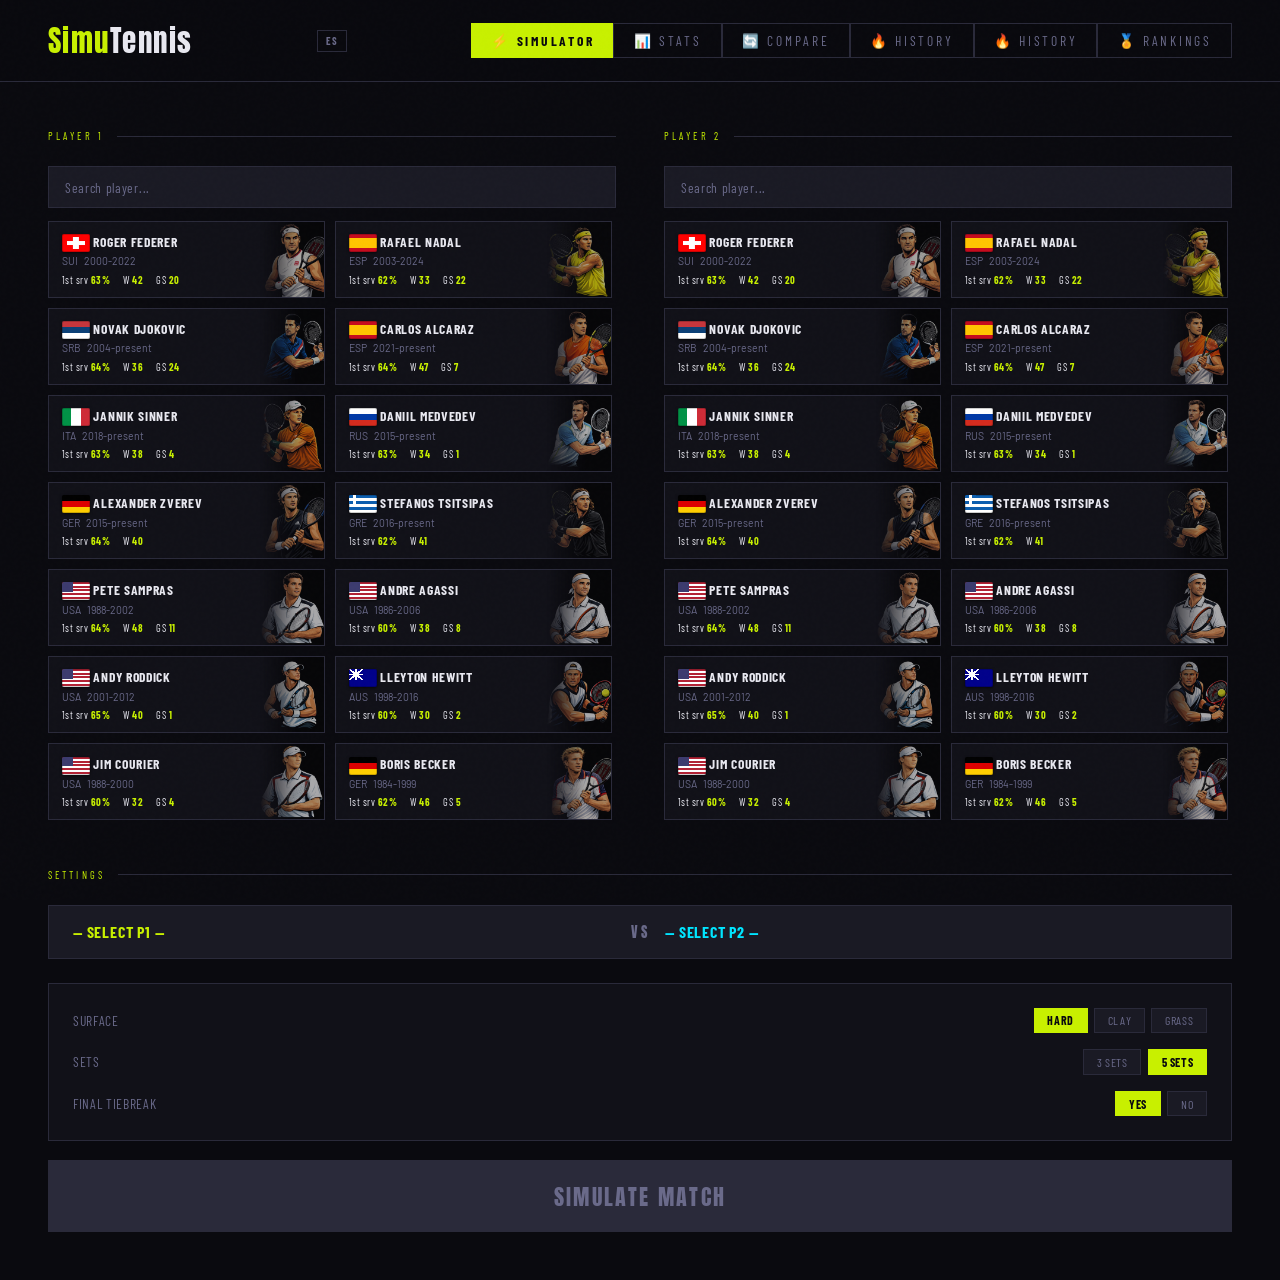
==== commit dad687a4: "Add files via upload" ====
--- a/index.html
+++ b/index.html
@@ -1,4 +1,4 @@
-<!DOCTYPE html>
+﻿<!DOCTYPE html>
 <html lang="en">
 <head>
 <meta charset="UTF-8">
@@ -12,163 +12,21 @@
 <link rel="preconnect" href="https://fonts.googleapis.com">
 <link href="https://fonts.googleapis.com/css2?family=Anton&family=Barlow+Condensed:wght@300;400;600;700&family=Barlow:wght@300;400;500&display=swap" rel="stylesheet">
 <link rel="stylesheet" href="css/style.css">
-
-<style id="rk-styles">
-/* GOAT RANKING — clases propias rk-* sin conflictos */
-
-
-
-
-
-.rk-header{background:var(--bg2);border-bottom:2px solid var(--accent);padding:16px 24px;display:flex;align-items:center;justify-content:space-between;position:sticky;top:0;z-index:100}
-.rk-logo{font-family:'Anton',sans-serif;font-size:24px;letter-spacing:1px}.rk-logo span{color:var(--accent)}
-.rk-header-meta{font-family:'Barlow Condensed',sans-serif;font-size:11px;color:var(--muted);text-align:right;line-height:1.7}.rk-header-meta strong{color:var(--accent)}
-.rk-wrap{max-width:1400px;margin:0 auto;padding:0 24px}
-.rk-hero{padding:36px 0 20px}
-.rk-title{font-family:'Anton',sans-serif;font-size:clamp(36px,7vw,76px);line-height:.92;letter-spacing:2px;margin-bottom:8px}
-.rk-title .hl{color:var(--accent)}
-.rk-sub{font-family:'Barlow Condensed',sans-serif;font-size:12px;color:var(--muted);letter-spacing:2px;text-transform:uppercase;margin-bottom:16px}
-.rk-tags{display:flex;gap:6px;flex-wrap:wrap}
-.rk-tag{font-family:'Barlow Condensed',sans-serif;font-size:10px;font-weight:700;letter-spacing:1px;text-transform:uppercase;padding:3px 8px;border:1px solid var(--border);color:var(--muted)}
-.rk-tag.a{border-color:var(--accent);color:var(--accent)}.rk-tag.h{border-color:var(--hard);color:var(--hard)}.rk-tag.c{border-color:var(--clay);color:var(--clay)}.rk-tag.g{border-color:var(--grass);color:var(--grass)}
-.rk-sec-title{font-family:'Barlow Condensed',sans-serif;font-size:10px;font-weight:700;letter-spacing:3px;text-transform:uppercase;color:var(--muted);margin-bottom:16px;padding-bottom:7px;border-bottom:1px solid var(--border)}
-.rk-podium-section{padding:32px 0}
-.rk-podium{display:grid;grid-template-columns:1fr 1.12fr 1fr;gap:12px}
-.rk-card{background:var(--bg2);border:1px solid var(--border);padding:20px 18px;cursor:pointer;transition:transform .2s,border-color .2s}
-.rk-card:hover{transform:translateY(-3px);border-color:var(--accent)}
-.rk-card.rk-p1{border-top:3px solid var(--gold);order:2}.rk-card.rk-p2{border-top:3px solid var(--silver);order:1}.rk-card.rk-p3{border-top:3px solid var(--bronze);order:3}
-.rk-medal{font-family:'Anton',sans-serif;font-size:40px;line-height:1;margin-bottom:6px}
-.rk-prnk{font-family:'Barlow Condensed',sans-serif;font-size:10px;font-weight:700;letter-spacing:3px;text-transform:uppercase;margin-bottom:4px}
-.rk-card.rk-p1 .rk-prnk{color:var(--gold)}.rk-card.rk-p2 .rk-prnk{color:var(--silver)}.rk-card.rk-p3 .rk-prnk{color:var(--bronze)}
-.rk-pname{font-family:'Anton',sans-serif;font-size:clamp(15px,2.2vw,24px);line-height:1.1;margin-bottom:2px}
-.rk-ppct{font-family:'Barlow Condensed',sans-serif;font-size:34px;font-weight:900;color:var(--accent);margin:7px 0 9px;line-height:1}
-.rk-chips{display:flex;gap:6px;flex-wrap:wrap}
-.rk-chip{font-family:'Barlow Condensed',sans-serif;font-size:10px;font-weight:700;padding:2px 6px}
-.rk-chip.h{background:rgba(0,180,216,.12);color:var(--hard);border:1px solid rgba(0,180,216,.3)}
-.rk-chip.c{background:rgba(224,122,59,.12);color:var(--clay);border:1px solid rgba(224,122,59,.3)}
-.rk-chip.g{background:rgba(82,183,136,.12);color:var(--grass);border:1px solid rgba(82,183,136,.3)}
-.rk-pmeta{font-family:'Barlow Condensed',sans-serif;font-size:11px;color:var(--muted);margin-top:7px}
-.rk-tabs-section{padding-bottom:60px}
-.rk-tabs-nav{display:flex;border-bottom:2px solid var(--border);margin-bottom:20px;overflow-x:auto;scrollbar-width:none}
-.rk-tabs-nav::-webkit-scrollbar{display:none}
-.rk-tab-btn{font-family:'Barlow Condensed',sans-serif;font-size:11px;font-weight:700;letter-spacing:2px;text-transform:uppercase;padding:10px 16px;background:none;border:none;color:var(--muted);cursor:pointer;border-bottom:2px solid transparent;margin-bottom:-2px;white-space:nowrap;transition:color .2s;flex-shrink:0}
-.rk-tab-btn:hover{color:var(--text)}.rk-tab-btn.active{color:var(--accent);border-bottom-color:var(--accent)}
-.rk-controls{display:flex;gap:8px;flex-wrap:wrap;margin-bottom:16px;align-items:center}
-.rk-srch{background:var(--bg2);border:1px solid var(--border);color:var(--text);font-family:'Barlow',sans-serif;font-size:13px;padding:7px 12px;outline:none;width:200px;transition:border-color .2s}
-.rk-srch:focus{border-color:var(--accent)}.rk-srch::placeholder{color:var(--muted)}
-.rk-ebts{display:flex;gap:4px;flex-wrap:wrap}
-.rk-ebt{font-family:'Barlow Condensed',sans-serif;font-size:10px;font-weight:700;letter-spacing:1px;text-transform:uppercase;padding:5px 10px;background:none;border:1px solid var(--border);color:var(--muted);cursor:pointer;transition:all .15s}
-.rk-ebt:hover{border-color:var(--text);color:var(--text)}.rk-ebt.active{background:var(--accent);border-color:var(--accent);color:var(--bg)}
-.rk-count{font-family:'Barlow Condensed',sans-serif;font-size:11px;color:var(--muted);margin-left:auto}
-.rk-table{width:100%;border-collapse:collapse}
-.rk-table th{font-family:'Barlow Condensed',sans-serif;font-size:10px;font-weight:700;letter-spacing:2px;text-transform:uppercase;color:var(--muted);text-align:left;padding:8px 10px;border-bottom:1px solid var(--border);cursor:pointer;user-select:none;white-space:nowrap}
-.rk-table th:hover{color:var(--text)}.rk-table th.sorted{color:var(--accent)}
-.rk-table td{padding:8px 10px;border-bottom:1px solid rgba(42,42,58,.4);font-family:'Barlow Condensed',sans-serif;font-size:14px;vertical-align:middle}
-.rk-table tr{cursor:pointer;transition:background .1s}.rk-table tr:hover td{background:rgba(200,240,0,.04)}
-.rk-num{font-family:'Anton',sans-serif;font-size:16px;color:var(--muted);min-width:36px}.rk-num.t3{color:var(--accent)}
-.rk-pnm{font-family:'Barlow Condensed',sans-serif;font-size:14px;font-weight:700}
-.rk-pera{font-family:'Barlow Condensed',sans-serif;font-size:11px;color:var(--muted)}
-.rk-wpct{font-family:'Anton',sans-serif;font-size:18px;color:var(--accent)}
-.rk-barcell{width:100px}.rk-barbg{height:4px;background:var(--bg3);border-radius:2px;overflow:hidden}
-.rk-barfill{height:100%;border-radius:2px;background:var(--accent)}
-.rk-sp{font-family:'Barlow Condensed',sans-serif;font-size:13px;font-weight:600}
-.rk-sp.h{color:var(--hard)}.rk-sp.c{color:var(--clay)}.rk-sp.g{color:var(--grass)}
-.rk-badge{font-family:'Barlow Condensed',sans-serif;font-size:10px;font-weight:700;letter-spacing:1px;text-transform:uppercase;padding:2px 6px;border:1px solid var(--border);color:var(--muted);white-space:nowrap}
-.rk-badge.ng{border-color:var(--accent2);color:var(--accent2)}.rk-badge.ge{border-color:var(--accent);color:var(--accent)}.rk-badge.me{border-color:#b48aff;color:#b48aff}.rk-badge.ce{border-color:var(--clay);color:var(--clay)}
-.rk-gs{font-family:'Barlow Condensed',sans-serif;font-size:13px;font-weight:700;color:var(--gold)}
-.rk-era-lbl{font-family:'Barlow Condensed',sans-serif;font-size:10px;color:var(--muted)}
-.rk-surf-grid{display:grid;grid-template-columns:repeat(3,1fr);gap:18px}
-.rk-surf-hdr{font-family:'Barlow Condensed',sans-serif;font-size:10px;font-weight:700;letter-spacing:3px;text-transform:uppercase;padding:8px 12px;margin-bottom:2px}
-.rk-surf-hdr.hh{background:rgba(0,180,216,.12);color:var(--hard);border-left:3px solid var(--hard)}
-.rk-surf-hdr.ch{background:rgba(224,122,59,.12);color:var(--clay);border-left:3px solid var(--clay)}
-.rk-surf-hdr.gh{background:rgba(82,183,136,.12);color:var(--grass);border-left:3px solid var(--grass)}
-.rk-srow{display:flex;align-items:center;gap:8px;padding:7px 12px;border-bottom:1px solid rgba(42,42,58,.35);cursor:pointer;transition:background .1s}
-.rk-srow:hover{background:rgba(255,255,255,.03)}
-.rk-srow-rk{font-family:'Anton',sans-serif;font-size:12px;color:var(--muted);width:20px;flex-shrink:0}
-.rk-srow-flag{font-size:12px}.rk-srow-nm{font-family:'Barlow Condensed',sans-serif;font-size:13px;font-weight:600;flex:1}
-.rk-srow-pct{font-family:'Barlow Condensed',sans-serif;font-size:13px;font-weight:700}
-.rk-epoch-grid{display:grid;grid-template-columns:repeat(2,1fr);gap:18px}
-.rk-ep-hdr{font-family:'Barlow Condensed',sans-serif;font-size:10px;font-weight:700;letter-spacing:3px;text-transform:uppercase;padding:8px 12px;margin-bottom:2px}
-.rk-ep-hdr.ng{background:rgba(0,229,255,.08);color:var(--accent2);border-left:3px solid var(--accent2)}
-.rk-ep-hdr.ge{background:rgba(200,240,0,.08);color:var(--accent);border-left:3px solid var(--accent)}
-.rk-ep-hdr.me{background:rgba(180,138,255,.08);color:#b48aff;border-left:3px solid #b48aff}
-.rk-ep-hdr.ce{background:rgba(224,122,59,.08);color:var(--clay);border-left:3px solid var(--clay)}
-.rk-modal-ov{display:none;position:fixed;inset:0;background:rgba(0,0,0,.88);z-index:2000;align-items:center;justify-content:center;backdrop-filter:blur(5px)}
-.rk-modal-ov.open{display:flex}
-.rk-modal{background:var(--bg2);border:1px solid var(--border);border-top:3px solid var(--accent);width:92%;max-width:520px;max-height:90vh;overflow-y:auto;padding:28px;position:relative}
-.rk-modal-x{position:absolute;top:12px;right:12px;background:none;border:none;color:var(--muted);font-size:18px;cursor:pointer;line-height:1;padding:4px 8px}
-.rk-modal-x:hover{color:var(--text)}
-.rk-modal-rnk{font-family:'Barlow Condensed',sans-serif;font-size:10px;font-weight:700;letter-spacing:3px;text-transform:uppercase;color:var(--accent);margin-bottom:4px}
-.rk-modal-nm{font-family:'Anton',sans-serif;font-size:28px;line-height:1;margin-bottom:3px}
-.rk-modal-meta{font-family:'Barlow Condensed',sans-serif;font-size:12px;color:var(--muted);margin-bottom:18px}
-.rk-modal-pct{font-family:'Anton',sans-serif;font-size:48px;color:var(--accent);line-height:1;margin-bottom:2px}
-.rk-modal-pct-lbl{font-family:'Barlow Condensed',sans-serif;font-size:10px;letter-spacing:2px;text-transform:uppercase;color:var(--muted);margin-bottom:18px}
-.rk-modal-surfs{display:grid;grid-template-columns:repeat(3,1fr);gap:8px;margin-bottom:16px}
-.rk-msc{padding:10px;text-align:center}
-.rk-msc.h{background:rgba(0,180,216,.07);border:1px solid rgba(0,180,216,.2)}
-.rk-msc.c{background:rgba(224,122,59,.07);border:1px solid rgba(224,122,59,.2)}
-.rk-msc.g{background:rgba(82,183,136,.07);border:1px solid rgba(82,183,136,.2)}
-.rk-msc-lbl{font-family:'Barlow Condensed',sans-serif;font-size:10px;font-weight:700;letter-spacing:2px;text-transform:uppercase;margin-bottom:4px}
-.rk-msc.h .rk-msc-lbl{color:var(--hard)}.rk-msc.c .rk-msc-lbl{color:var(--clay)}.rk-msc.g .rk-msc-lbl{color:var(--grass)}
-.rk-msc-pct{font-family:'Anton',sans-serif;font-size:22px}
-.rk-msc.h .rk-msc-pct{color:var(--hard)}.rk-msc.c .rk-msc-pct{color:var(--clay)}.rk-msc.g .rk-msc-pct{color:var(--grass)}
-.rk-modal-stats{display:grid;grid-template-columns:repeat(2,1fr);gap:6px}
-.rk-mstat{background:var(--bg3);padding:10px;display:flex;justify-content:space-between;align-items:center}
-.rk-mstat-lbl{font-family:'Barlow Condensed',sans-serif;font-size:10px;letter-spacing:1px;text-transform:uppercase;color:var(--muted)}
-.rk-mstat-val{font-family:'Barlow Condensed',sans-serif;font-size:14px;font-weight:700}
-.rk-footer{border-top:1px solid var(--border);padding:16px 24px;text-align:center;font-family:'Barlow Condensed',sans-serif;font-size:11px;color:var(--muted);letter-spacing:1px}
-.rk-footer a{color:var(--accent);text-decoration:none}
-@media(max-width:900px){
-  .rk-podium{grid-template-columns:1fr}
-  .rk-card.rk-p1,.rk-card.rk-p2,.rk-card.rk-p3{order:unset}
-  .rk-surf-grid{grid-template-columns:1fr}
-  .rk-epoch-grid{grid-template-columns:1fr}
-  .rk-barcell{display:none}
-  .rk-table th:nth-child(8),.rk-table td:nth-child(8){display:none}
-}
-@media(max-width:600px){
-  .rk-wrap{padding:0 14px}
-  .rk-header{padding:12px 14px}
-  .rk-logo{font-size:20px}
-  .rk-header-meta{display:none}
-  .rk-title{font-size:clamp(32px,11vw,52px)}
-  .rk-hero{padding:20px 0 12px}
-  .rk-podium{gap:8px}
-  .rk-card{padding:14px}
-  .rk-medal{font-size:32px}
-  .rk-ppct{font-size:26px}
-  .rk-tab-btn{font-size:10px;padding:9px 11px;letter-spacing:1px}
-  .rk-srch{width:100%}
-  .rk-controls{flex-direction:column;align-items:stretch;gap:6px}
-  .rk-ebts{gap:3px}
-  .rk-ebt{font-size:9px;padding:4px 8px}
-  .rk-count{margin-left:0}
-  .rk-table th:nth-child(5),.rk-table td:nth-child(5),
-  .rk-table th:nth-child(6),.rk-table td:nth-child(6),
-  .rk-table th:nth-child(7),.rk-table td:nth-child(7),
-  .rk-table th:nth-child(8),.rk-table td:nth-child(8),
-  .rk-table th:nth-child(9),.rk-table td:nth-child(9){display:none}
-  .rk-table td,.rk-table th{padding:7px 6px}
-  .rk-num{font-size:14px;min-width:28px}
-  .rk-wpct{font-size:15px}
-  .rk-modal{width:100%;max-width:100%;max-height:95vh;padding:20px 16px;border-left:none;border-right:none;border-bottom:none}
-  .rk-modal-pct{font-size:38px}
-  .rk-modal-surfs{gap:6px}
-  .rk-modal-stats{grid-template-columns:1fr}
-}
-
-</style>
+<link rel="stylesheet" href="css/rankings-hub.css">
+<link rel="stylesheet" href="css/tournament-hub.css">
+
 </head>
 <body>
 <header>
-  <div class="logo">Tennis<span>Simu</span></div>
+  <div class="logo">Simu<span>Tennis</span></div>
   <button id="lang-toggle" class="lang-toggle">ES</button>
   <div class="nav-tabs">
     <button class="nav-tab active" data-page="simulator">⚡ Simulator</button>
+    <button class="nav-tab" data-page="torneo">🏆 Simu GS</button>
     <button class="nav-tab" data-page="stats">📊 Stats</button>
     <button class="nav-tab" data-page="comparador">🔄 Compare</button>
     <button class="nav-tab" data-page="historico">🔥 History</button>
-    <button class="nav-tab" data-page="ranking">🏅 GOAT Ranking</button>
+    <button class="nav-tab" data-page="ranking">🏅 Rankings</button>
   </div>
 </header>
 
@@ -194,9 +52,9 @@
   <!-- MOBILE selector (hidden on desktop) -->
   <div id="mobile-selector" style="display:none; grid-column:1/-1">
     <div id="mob-sel-header" class="mob-sel-header"></div>
-    <input class="search-bar" placeholder="🔍 Search player..." id="mob-search">
+    <input class="search-bar" placeholder="ðŸ” Search player..." id="mob-search">
     <div class="mob-grid" id="mob-grid"></div>
-    <!-- Player slots — se actualizan al elegir jugadores -->
+    <!-- Player slots â€” se actualizan al elegir jugadores -->
     <div class="mob-vs-bar" id="mob-vs-bar">
       <div class="mob-player-slot slot-p1 slot-empty" id="mob-slot-p1">
         <div class="mob-slot-empty-label">PLAYER 1</div>
@@ -211,9 +69,9 @@
   <div style="grid-column:1/-1">
     <div class="section-label" id="section-label-config">Settings</div>
     <div class="selection-display">
-      <div class="sel-name p1" id="sel-p1" id="sel-p1">— Select P1 —</div>
+      <div class="sel-name p1" id="sel-p1" id="sel-p1">â€” Select P1 â€”</div>
       <div class="sel-vs">VS</div>
-      <div class="sel-name p2" id="sel-p2">— Select P2 —</div>
+      <div class="sel-name p2" id="sel-p2">â€” Select P2 â€”</div>
     </div>
     <div class="config-panel">
       <div class="config-row">
@@ -244,9 +102,9 @@
   </div>
 
   <div class="winner-banner" id="winner-banner" style="display:none">
-    <div class="winner-label" id="winner-label-text">🏆 Match winner</div>
-    <div class="winner-name" id="winner-name">—</div>
-    <div class="winner-score" id="winner-score">—</div>
+    <div class="winner-label" id="winner-label-text">ðŸ† Match winner</div>
+    <div class="winner-name" id="winner-name">â€”</div>
+    <div class="winner-score" id="winner-score">â€”</div>
   </div>
 
   <div id="scoreboard" style="display:none">
@@ -256,7 +114,7 @@
       <div id="sb-header-games">Games</div>
     </div>
     <div class="score-row">
-      <div class="player-label"><span class="dot-p1"></span><span id="sb-name-p1">—</span></div>
+      <div class="player-label"><span class="dot-p1"></span><span id="sb-name-p1">â€”</span></div>
       <div class="set-score inactive" id="s1p1">-</div>
       <div class="set-score inactive" id="s2p1">-</div>
       <div class="set-score inactive" id="s3p1">-</div>
@@ -265,7 +123,7 @@
       <div class="games-total p1" id="tot-p1">0</div>
     </div>
     <div class="score-row">
-      <div class="player-label"><span class="dot-p2"></span><span id="sb-name-p2">—</span></div>
+      <div class="player-label"><span class="dot-p2"></span><span id="sb-name-p2">â€”</span></div>
       <div class="set-score inactive" id="s1p2">-</div>
       <div class="set-score inactive" id="s2p2">-</div>
       <div class="set-score inactive" id="s3p2">-</div>
@@ -287,19 +145,90 @@
     <div id="sim1000-result" style="display:none;">
       <div class="sim1000-header" id="sim1000-header">100 MATCHES</div>
       <div class="sim1000-nums">
-        <div class="sim1000-num p1" id="sim1000-num-p1">—</div>
-        <div class="sim1000-num p2" id="sim1000-num-p2">—</div>
+        <div class="sim1000-num p1" id="sim1000-num-p1">â€”</div>
+        <div class="sim1000-num p2" id="sim1000-num-p2">â€”</div>
       </div>
       <div class="sim1000-bar-wrap">
         <div class="sim1000-bar-p1" id="sim1000-bar-p1"></div>
         <div class="sim1000-bar-p2" id="sim1000-bar-p2"></div>
       </div>
     </div>
-    <button class="sim-btn sim-btn-1000" id="sim-btn-1000" disabled>× 100</button>
-    <button class="again-btn" id="again-btn">↩ New match</button>
-  </div>
-
-</div>
+    <button class="sim-btn sim-btn-1000" id="sim-btn-1000" disabled>Ã— 100</button>
+    <button class="again-btn" id="again-btn">â†© New match</button>
+  </div>
+
+</div>
+</div>
+
+<!-- ==================== PAGE: SIMU GS ==================== -->
+<div id="page-torneo" class="page">
+  <main class="tourhub-page">
+    <div class="results-header">
+      <h2 id="tourhub-title"></h2>
+      <p class="results-subtitle" id="tourhub-subtitle"></p>
+    </div>
+
+    <section class="tourhub-topbar">
+      <div class="tourhub-filter-group">
+        <label id="tourhub-slam-label"></label>
+        <div class="rankhub-btn-row" id="tourhub-slam-buttons"></div>
+      </div>
+      <div class="tourhub-filter-group">
+        <label id="tourhub-actions-label"></label>
+        <div class="rankhub-btn-row">
+          <button class="rankhub-btn" id="tourhub-random-btn"></button>
+          <button class="rankhub-btn" id="tourhub-clear-btn"></button>
+          <button class="rankhub-btn" id="tourhub-clear-slot-btn"></button>
+        </div>
+      </div>
+      <div class="tourhub-filter-group">
+        <label id="tourhub-progress-label"></label>
+        <div class="rankhub-btn-row">
+          <button class="sim-btn tourhub-sim-btn" id="tourhub-simulate-round-btn"></button>
+        </div>
+      </div>
+    </section>
+
+    <section class="tourhub-hero">
+      <div class="tourhub-hero-copy">
+        <div class="tourhub-kicker" id="tourhub-kicker"></div>
+        <div class="tourhub-meta-grid" id="tourhub-meta-grid"></div>
+        <p class="tourhub-description" id="tourhub-description"></p>
+      </div>
+      <div class="tourhub-hero-photo">
+        <div class="tourhub-photo-placeholder" id="tourhub-photo-placeholder"></div>
+      </div>
+    </section>
+
+    <div class="tourhub-layout">
+      <aside class="tourhub-sidebar">
+        <div class="section-label" id="tourhub-players-title"></div>
+        <input class="search-bar" id="tourhub-player-search">
+        <div class="tourhub-sidebar-note" id="tourhub-sidebar-note"></div>
+        <div class="tourhub-player-list" id="tourhub-player-list"></div>
+      </aside>
+
+      <section class="tourhub-main">
+        <div class="tourhub-stagebar">
+          <div class="tourhub-stage-note" id="tourhub-stage-note"></div>
+          <div class="tourhub-stage-actions">
+            <span class="rankhub-pill" id="tourhub-selected-slot"></span>
+            <span class="rankhub-pill" id="tourhub-round-pill"></span>
+          </div>
+        </div>
+
+        <div class="tourhub-bracket-wrap">
+          <div class="tourhub-bracket" id="tourhub-bracket"></div>
+        </div>
+
+        <div class="winner-banner tourhub-champion" id="tourhub-champion-banner" style="display:none">
+          <div class="winner-label" id="tourhub-champion-label"></div>
+          <div class="winner-name" id="tourhub-champion-name">—</div>
+          <div class="winner-score" id="tourhub-champion-score">—</div>
+        </div>
+      </section>
+    </div>
+  </main>
 </div>
 
 <!-- ==================== PAGE: COMPARADOR ==================== -->
@@ -309,7 +238,7 @@
     <!-- SIDEBAR -->
     <div class="players-sidebar">
       <div class="sidebar-header">
-        <div class="sidebar-title">Database · <span id="comp-player-count">0</span> players</div>
+        <div class="sidebar-title">Database Â· <span id="comp-player-count">0</span> players</div>
         <input class="sidebar-search" placeholder="Search name..." id="comp-sidebar-search">
         <div class="era-filter" id="comp-era-filter">
           <button class="era-btn active" data-era="all">All</button>
@@ -326,7 +255,7 @@
     <!-- DETAIL VIEW: dos columnas de jugadores -->
     <div class="player-detail" id="comp-player-detail">
       <div class="detail-empty" id="comp-empty-view">
-        <div class="detail-empty-icon">🔄</div>
+        <div class="detail-empty-icon">ðŸ”„</div>
         <div class="detail-empty-text" id="comp-empty-text">Select two players to compare them</div>
       </div>
       <div id="comp-detail-content" style="display:none;"></div>
@@ -335,14 +264,14 @@
   </div>
 </div>
 
-<!-- ==================== PAGE: ESTADÍSTICAS ==================== -->
+<!-- ==================== PAGE: ESTADÃSTICAS ==================== -->
 <div id="page-stats" class="page">
   <div class="stats-page-layout">
 
     <!-- SIDEBAR -->
     <div class="players-sidebar">
       <div class="sidebar-header">
-        <div class="sidebar-title">Database · <span id="player-count">0</span> players</div>
+        <div class="sidebar-title">Database Â· <span id="player-count">0</span> players</div>
         <input class="sidebar-search" placeholder="Search name..." id="sidebar-search">
         <div class="era-filter" id="era-filter">
           <button class="era-btn active" data-era="all">All</button>
@@ -359,7 +288,7 @@
     <!-- DETAIL -->
     <div class="player-detail" id="player-detail">
       <div class="detail-empty" id="detail-empty">
-        <div class="detail-empty-icon">🎾</div>
+        <div class="detail-empty-icon">ðŸŽ¾</div>
         <div class="detail-empty-text" id="detail-empty-text">Select a player to view their stats</div>
       </div>
       <div id="detail-content" style="display:none;"></div>
@@ -368,11 +297,11 @@
   </div>
 </div>
 
-<!-- ==================== PAGE: HISTÓRICO ==================== -->
+<!-- ==================== PAGE: HISTÃ“RICO ==================== -->
 <div id="page-historico" class="page">
   <div class="results-header">
     <h2 id="hist-title">HISTORICAL RESULTS</h2>
-    <p class="results-subtitle" id="hist-sub">9,489 real matches · 1985–2024 · 99 players</p>
+    <p class="results-subtitle" id="hist-sub">9,489 real matches Â· 1985â€“2024 Â· 99 players</p>
   </div>
 
   <!-- FILTROS -->
@@ -442,266 +371,64 @@
     </table>
   </div>
 
-  <!-- PAGINACIÓN -->
+  <!-- PAGINACIÃ“N -->
   <div id="results-pagination" class="results-pagination"></div>
 </div>
 
 <!-- ==================== PAGE: RANKING ==================== -->
 <div id="page-ranking" class="page">
-<div class="rk-wrap">
-  <div class="rk-hero">
-    <div class="rk-title">GOAT<br><span class="hl">RANKING</span></div>
-    <div class="rk-sub">Engine v4 &middot; Simulaci&oacute;n all-time &middot; 100 &times; 3 superficies por par</div>
-    <div class="rk-tags">
-      <span class="rk-tag a">5356 pares &uacute;nicos</span>
-      <span class="rk-tag h">Hard 45%</span>
-      <span class="rk-tag c">Clay 35%</span>
-      <span class="rk-tag g">Grass 20%</span>
-      <span class="rk-tag">Fix C: surface bias</span>
-      <span class="rk-tag">Fix D: error displacement</span>
-      <span class="rk-tag">Fix E: net_win attenuation</span>
-    </div>
-  </div>
-  <div class="rk-podium-section">
-    <div class="rk-sec-title">Top 3</div>
-    <div class="rk-podium" id="rk-podium"></div>
-  </div>
-  <div class="rk-tabs-section">
-    <div class="rk-tabs-nav">
-      <button class="rk-tab-btn active" data-tab="overall">&#127942; Overall</button>
-      <button class="rk-tab-btn" data-tab="hard">&#128142; Hard</button>
-      <button class="rk-tab-btn" data-tab="clay">&#128054; Clay</button>
-      <button class="rk-tab-btn" data-tab="grass">&#128994; Grass</button>
-      <button class="rk-tab-btn" data-tab="splits">&#128202; Superficies</button>
-      <button class="rk-tab-btn" data-tab="epochs">&#128368; Por Era</button>
-    </div>
-    <div class="rk-tab-content" id="rk-tab-overall">
-      <div class="rk-controls">
-        <input class="rk-srch" id="rk-srch" placeholder="Buscar jugador...">
-        <div class="rk-ebts" id="rk-epoch-filter">
-          <button class="rk-ebt active" data-ep="all">Todos</button>
-          <button class="rk-ebt" data-ep="Next Gen">Next Gen</button>
-          <button class="rk-ebt" data-ep="Golden Era">Golden Era</button>
-          <button class="rk-ebt" data-ep="Modern Era">Modern Era</button>
-          <button class="rk-ebt" data-ep="Classic Era">Classic Era</button>
-        </div>
-        <span class="rk-count" id="rk-count"></span>
-      </div>
-      <table class="rk-table" id="rk-table">
-        <thead><tr>
-          <th data-sort="rank"># &#8597;</th><th>Jugador</th>
-          <th data-sort="winPct">Win% &#8597;</th><th class="rk-barcell"></th>
-          <th data-sort="hardPct">Hard &#8597;</th><th data-sort="clayPct">Clay &#8597;</th>
-          <th data-sort="grassPct">Grass &#8597;</th><th>Era</th><th data-sort="gs">GS &#8597;</th>
-        </tr></thead>
-        <tbody id="rk-tbody"></tbody>
-      </table>
-    </div>
-    <div class="rk-tab-content" id="rk-tab-hard" style="display:none">
-      <table class="rk-table"><thead><tr><th>#</th><th>Jugador</th><th>Hard%</th><th class="rk-barcell"></th><th>Clay</th><th>Grass</th><th>Overall</th><th>Era</th></tr></thead><tbody id="rk-tbody-hard"></tbody></table>
-    </div>
-    <div class="rk-tab-content" id="rk-tab-clay" style="display:none">
-      <table class="rk-table"><thead><tr><th>#</th><th>Jugador</th><th>Clay%</th><th class="rk-barcell"></th><th>Hard</th><th>Grass</th><th>Overall</th><th>Era</th></tr></thead><tbody id="rk-tbody-clay"></tbody></table>
-    </div>
-    <div class="rk-tab-content" id="rk-tab-grass" style="display:none">
-      <table class="rk-table"><thead><tr><th>#</th><th>Jugador</th><th>Grass%</th><th class="rk-barcell"></th><th>Hard</th><th>Clay</th><th>Overall</th><th>Era</th></tr></thead><tbody id="rk-tbody-grass"></tbody></table>
-    </div>
-    <div class="rk-tab-content" id="rk-tab-splits" style="display:none">
-      <div class="rk-surf-grid" id="rk-splits-grid"></div>
-    </div>
-    <div class="rk-tab-content" id="rk-tab-epochs" style="display:none">
-      <div class="rk-epoch-grid" id="rk-epoch-grid"></div>
-    </div>
-  </div>
-</div>
-<div class="rk-modal-ov" id="rk-modal-ov">
-  <div class="rk-modal">
-    <button class="rk-modal-x" id="rk-modal-x">&#x2715;</button>
-    <div id="rk-modal-body"></div>
-  </div>
-</div>
-
-<script>
-const RANKING_DATA = [{"id": "djokovic", "name": "Novak Djokovic", "country": "SRB", "flag": "\ud83c\uddf7\ud83c\uddf8", "era": "2004-present", "prime": "2011-2016", "epoch": "Golden Era", "style": "Baseliner", "gs": 24, "winPct": 0.8605362921867776, "hardPct": 0.8723300970873786, "clayPct": 0.8671844660194175, "grassPct": 0.83, "totalW": 26466, "totalL": 4434, "rank": 1}, {"id": "alcaraz", "name": "Carlos Alcaraz", "country": "ESP", "flag": "\ud83c\uddea\ud83c\uddf8", "era": "2021-present", "prime": "2023-present", "epoch": "Next Gen", "style": "All-court", "gs": 7, "winPct": 0.8406380027739252, "hardPct": 0.8333980582524272, "clayPct": 0.8531067961165049, "grassPct": 0.8362135922330097, "totalW": 25984, "totalL": 4916, "rank": 2}, {"id": "sinner", "name": "Jannik Sinner", "country": "ITA", "flag": "\ud83c\uddee\ud83c\uddf9", "era": "2018-present", "prime": "2024-present", "epoch": "Next Gen", "style": "Baseliner", "gs": 4, "winPct": 0.7890291262135922, "hardPct": 0.8281553398058252, "clayPct": 0.7709708737864077, "grassPct": 0.743883495145631, "totalW": 24133, "totalL": 6767, "rank": 3}, {"id": "zverev", "name": "Alexander Zverev", "country": "GER", "flag": "\ud83c\udde9\ud83c\uddea", "era": "2015-present", "prime": "2021-present", "epoch": "Next Gen", "style": "All-court", "gs": 1, "winPct": 0.7418677762367083, "hardPct": 0.7550485436893204, "clayPct": 0.7474757281553398, "grassPct": 0.7102912621359223, "totalW": 22792, "totalL": 8108, "rank": 4}, {"id": "nadal", "name": "Rafael Nadal", "country": "ESP", "flag": "\ud83c\uddea\ud83c\uddf8", "era": "2003-2024", "prime": "2008-2012", "epoch": "Golden Era", "style": "Baseliner", "gs": 22, "winPct": 0.7199861303744798, "hardPct": 0.6501941747572816, "clayPct": 0.8849514563106796, "grassPct": 0.6146601941747573, "totalW": 22143, "totalL": 8757, "rank": 5}, {"id": "berrettini", "name": "Matteo Berrettini", "country": "ITA", "flag": "\ud83c\uddee\ud83c\uddf9", "era": "2015-present", "prime": "2021-present", "epoch": "Next Gen", "style": "Serve & Baseline", "gs": 0, "winPct": 0.696037910309755, "hardPct": 0.7111650485436893, "clayPct": 0.6455339805825243, "grassPct": 0.7395145631067961, "totalW": 21591, "totalL": 9309, "rank": 6}, {"id": "federer", "name": "Roger Federer", "country": "SUI", "flag": "\ud83c\udde8\ud83c\udded", "era": "2000-2022", "prime": "2004-2007", "epoch": "Golden Era", "style": "All-court", "gs": 20, "winPct": 0.6960194174757282, "hardPct": 0.7479611650485437, "clayPct": 0.5863106796116505, "grassPct": 0.756116504854369, "totalW": 21531, "totalL": 9369, "rank": 7}, {"id": "martin_del_potro", "name": "Juan Mart\u00edn del Potro", "country": "ARG", "flag": "\ud83c\udde6\ud83c\uddf7", "era": "2007-2022", "prime": "2009-2013", "epoch": "Golden Era", "style": "Serve & Baseline", "gs": 1, "winPct": 0.6959778085991678, "hardPct": 0.7370873786407767, "clayPct": 0.6141747572815534, "grassPct": 0.7365048543689321, "totalW": 21504, "totalL": 9396, "rank": 8}, {"id": "medvedev", "name": "Daniil Medvedev", "country": "RUS", "flag": "\ud83c\uddf7\ud83c\uddfa", "era": "2015-present", "prime": "2021-present", "epoch": "Next Gen", "style": "Baseliner", "gs": 1, "winPct": 0.6752750809061487, "hardPct": 0.7907766990291262, "clayPct": 0.5068932038834951, "grassPct": 0.7031067961165048, "totalW": 20608, "totalL": 10292, "rank": 9}, {"id": "murray", "name": "Andy Murray", "country": "GBR", "flag": "\ud83c\uddec\ud83c\udde7", "era": "2005-present", "prime": "2012-2016", "epoch": "Golden Era", "style": "Baseliner", "gs": 3, "winPct": 0.6732501155802126, "hardPct": 0.6880582524271844, "clayPct": 0.5988349514563107, "grassPct": 0.7507766990291262, "totalW": 20988, "totalL": 9912, "rank": 10}, {"id": "borg", "name": "Bj\u00f6rn Borg", "country": "SWE", "flag": "\ud83c\uddf8\ud83c\uddea", "era": "1973-1983", "prime": "1977-1981", "epoch": "Classic Era", "style": "Baseliner", "gs": 11, "winPct": 0.664257975034674, "hardPct": 0.5285436893203883, "clayPct": 0.8178640776699029, "grassPct": 0.693495145631068, "totalW": 21011, "totalL": 9889, "rank": 11}, {"id": "auger", "name": "F\u00e9lix Auger-Aliassime", "country": "CAN", "flag": "\ud83c\udde8\ud83c\udde6", "era": "2018-present", "prime": "2022-present", "epoch": "Next Gen", "style": "All-court", "gs": 0, "winPct": 0.6567267683772537, "hardPct": 0.6935922330097087, "clayPct": 0.5720388349514564, "grassPct": 0.7089320388349515, "totalW": 20338, "totalL": 10562, "rank": 12}, {"id": "tsonga", "name": "Jo-Wilfried Tsonga", "country": "FRA", "flag": "\ud83c\uddeb\ud83c\uddf7", "era": "2005-2022", "prime": "2008-2012", "epoch": "Golden Era", "style": "All-court", "gs": 0, "winPct": 0.6546463245492372, "hardPct": 0.6967961165048544, "clayPct": 0.5525242718446602, "grassPct": 0.721747572815534, "totalW": 20302, "totalL": 10598, "rank": 13}, {"id": "mensik", "name": "Jakub Men\u0161\u00edk", "country": "CZE", "flag": "\ud83c\udde8\ud83c\uddff", "era": "2022-present", "prime": "2025-present", "epoch": "Next Gen", "style": "Serve & Baseline", "gs": 0, "winPct": 0.650748959778086, "hardPct": 0.7200970873786408, "clayPct": 0.5953398058252427, "grassPct": 0.603495145631068, "totalW": 19765, "totalL": 11135, "rank": 14}, {"id": "safin", "name": "Marat Safin", "country": "RUS", "flag": "\ud83c\uddf7\ud83c\uddfa", "era": "1997-2009", "prime": "2000-2005", "epoch": "Modern Era", "style": "All-court", "gs": 3, "winPct": 0.6493018955154878, "hardPct": 0.7104854368932039, "clayPct": 0.5345631067961165, "grassPct": 0.6998058252427184, "totalW": 20032, "totalL": 10868, "rank": 15}, {"id": "shelton", "name": "Ben Shelton", "country": "USA", "flag": "\ud83c\uddfa\ud83c\uddf8", "era": "2022-present", "prime": "2023-present", "epoch": "Next Gen", "style": "Serve & Baseline", "gs": 0, "winPct": 0.6485991678224688, "hardPct": 0.71, "clayPct": 0.5106796116504855, "grassPct": 0.7311650485436894, "totalW": 20104, "totalL": 10796, "rank": 16}, {"id": "roddick", "name": "Andy Roddick", "country": "USA", "flag": "\ud83c\uddfa\ud83c\uddf8", "era": "2001-2012", "prime": "2003-2007", "epoch": "Golden Era", "style": "Serve & Baseline", "gs": 1, "winPct": 0.6441423948220064, "hardPct": 0.6902912621359223, "clayPct": 0.5333980582524271, "grassPct": 0.716116504854369, "totalW": 19980, "totalL": 10920, "rank": 17}, {"id": "thiem", "name": "Dominic Thiem", "country": "AUT", "flag": "\ud83c\udde6\ud83c\uddf9", "era": "2011-2022", "prime": "2018-2020", "epoch": "Golden Era", "style": "All-court", "gs": 1, "winPct": 0.6433656957928803, "hardPct": 0.649126213592233, "clayPct": 0.7032038834951456, "grassPct": 0.5492233009708738, "totalW": 19586, "totalL": 11314, "rank": 18}, {"id": "draper", "name": "Jack Draper", "country": "GBR", "flag": "\ud83c\uddec\ud83c\udde7", "era": "2021-present", "prime": "2024-present", "epoch": "Next Gen", "style": "All-court", "gs": 0, "winPct": 0.6395515487748495, "hardPct": 0.6805825242718446, "clayPct": 0.5436893203883495, "grassPct": 0.6999029126213592, "totalW": 19819, "totalL": 11081, "rank": 19}, {"id": "mcenroe", "name": "John McEnroe", "country": "USA", "flag": "\ud83c\uddfa\ud83c\uddf8", "era": "1978-1994", "prime": "1981-1984", "epoch": "Classic Era", "style": "Serve & Volley", "gs": 8, "winPct": 0.6341331484049931, "hardPct": 0.6666019417475728, "clayPct": 0.5016504854368932, "grassPct": 0.7611650485436893, "totalW": 19873, "totalL": 11027, "rank": 20}, {"id": "kyrgios", "name": "Nick Kyrgios", "country": "AUS", "flag": "\ud83c\udde6\ud83c\uddfa", "era": "2013-present", "prime": "2022-2023", "epoch": "Golden Era", "style": "All-court", "gs": 0, "winPct": 0.6306981044845124, "hardPct": 0.681747572815534, "clayPct": 0.507378640776699, "grassPct": 0.7114563106796117, "totalW": 19576, "totalL": 11324, "rank": 21}, {"id": "ljubicic", "name": "Ivan Ljubi\u010di\u0107", "country": "CRO", "flag": "\ud83c\udded\ud83c\uddf7", "era": "1998-2012", "prime": "2005-2006", "epoch": "Modern Era", "style": "Serve & Baseline", "gs": 0, "winPct": 0.6302912621359223, "hardPct": 0.6610679611650485, "clayPct": 0.5721359223300971, "grassPct": 0.6563106796116505, "totalW": 19462, "totalL": 11438, "rank": 22}, {"id": "khachanov", "name": "Karen Khachanov", "country": "RUS", "flag": "\ud83c\uddf7\ud83c\uddfa", "era": "2012-present", "prime": "2018-present", "epoch": "Golden Era", "style": "Baseliner", "gs": 0, "winPct": 0.6286407766990292, "hardPct": 0.675242718446602, "clayPct": 0.5810679611650486, "grassPct": 0.6113592233009709, "totalW": 19237, "totalL": 11663, "rank": 23}, {"id": "cilic", "name": "Marin \u010cili\u0107", "country": "CRO", "flag": "\ud83c\udded\ud83c\uddf7", "era": "2005-present", "prime": "2014-2018", "epoch": "Golden Era", "style": "Serve & Baseline", "gs": 1, "winPct": 0.6231114193250116, "hardPct": 0.6747572815533981, "clayPct": 0.5001941747572816, "grassPct": 0.7022330097087378, "totalW": 19335, "totalL": 11565, "rank": 24}, {"id": "fritz", "name": "Taylor Fritz", "country": "USA", "flag": "\ud83c\uddfa\ud83c\uddf8", "era": "2016-present", "prime": "2022-present", "epoch": "Next Gen", "style": "Serve & Baseline", "gs": 0, "winPct": 0.6134997688395747, "hardPct": 0.7012621359223301, "clayPct": 0.4421359223300971, "grassPct": 0.6954368932038835, "totalW": 18940, "totalL": 11960, "rank": 25}, {"id": "tsitsipas", "name": "Stefanos Tsitsipas", "country": "GRE", "flag": "\ud83c\uddec\ud83c\uddf7", "era": "2016-present", "prime": "2021-present", "epoch": "Next Gen", "style": "All-court", "gs": 0, "winPct": 0.6092741562644475, "hardPct": 0.5945631067961165, "clayPct": 0.6669902912621359, "grassPct": 0.5549514563106797, "totalW": 18710, "totalL": 12190, "rank": 26}, {"id": "wawrinka", "name": "Stan Wawrinka", "country": "SUI", "flag": "\ud83c\udde8\ud83c\udded", "era": "2004-present", "prime": "2014-2016", "epoch": "Golden Era", "style": "Baseliner", "gs": 3, "winPct": 0.6086037910309755, "hardPct": 0.6215533980582524, "clayPct": 0.6232038834951457, "grassPct": 0.5648543689320389, "totalW": 18639, "totalL": 12261, "rank": 27}, {"id": "raonic", "name": "Milos Raonic", "country": "CAN", "flag": "\ud83c\udde8\ud83c\udde6", "era": "2009-present", "prime": "2014-2017", "epoch": "Golden Era", "style": "Serve & Baseline", "gs": 0, "winPct": 0.601155802126676, "hardPct": 0.6577669902912622, "clayPct": 0.47135922330097085, "grassPct": 0.6809708737864077, "totalW": 18644, "totalL": 12256, "rank": 28}, {"id": "sampras", "name": "Pete Sampras", "country": "USA", "flag": "\ud83c\uddfa\ud83c\uddf8", "era": "1988-2002", "prime": "1993-1998", "epoch": "Modern Era", "style": "Serve & Volley", "gs": 11, "winPct": 0.5968747110494683, "hardPct": 0.6534951456310679, "clayPct": 0.46359223300970875, "grassPct": 0.6815533980582524, "totalW": 18526, "totalL": 12374, "rank": 29}, {"id": "rublev", "name": "Andrey Rublev", "country": "RUS", "flag": "\ud83c\uddf7\ud83c\uddfa", "era": "2015-present", "prime": "2020-present", "epoch": "Next Gen", "style": "Baseliner", "gs": 0, "winPct": 0.5956125751271383, "hardPct": 0.6331067961165049, "clayPct": 0.5928155339805825, "grassPct": 0.5320388349514563, "totalW": 18107, "totalL": 12793, "rank": 30}, {"id": "soderling", "name": "Robin S\u00f6derling", "country": "SWE", "flag": "\ud83c\uddf8\ud83c\uddea", "era": "2001-2011", "prime": "2009-2010", "epoch": "Golden Era", "style": "Baseliner", "gs": 0, "winPct": 0.5947665279704114, "hardPct": 0.6015533980582525, "clayPct": 0.6084466019417476, "grassPct": 0.5633980582524272, "totalW": 18266, "totalL": 12634, "rank": 31}, {"id": "rune", "name": "Holger Rune", "country": "DEN", "flag": "\ud83c\udde9\ud83c\uddf0", "era": "2020-present", "prime": "2022-present", "epoch": "Next Gen", "style": "All-court", "gs": 0, "winPct": 0.5855940822931114, "hardPct": 0.5901941747572815, "clayPct": 0.6086407766990292, "grassPct": 0.5450485436893204, "totalW": 17962, "totalL": 12938, "rank": 32}, {"id": "humbert", "name": "Ugo Humbert", "country": "FRA", "flag": "\ud83c\uddeb\ud83c\uddf7", "era": "2017-present", "prime": "2023-present", "epoch": "Next Gen", "style": "All-court", "gs": 0, "winPct": 0.5817429496070273, "hardPct": 0.6113592233009709, "clayPct": 0.5149514563106796, "grassPct": 0.6219417475728155, "totalW": 18007, "totalL": 12893, "rank": 33}, {"id": "becker", "name": "Boris Becker", "country": "GER", "flag": "\ud83c\udde9\ud83c\uddea", "era": "1984-1999", "prime": "1989-1994", "epoch": "Classic Era", "style": "Serve & Volley", "gs": 5, "winPct": 0.569921405455386, "hardPct": 0.6204854368932039, "clayPct": 0.41699029126213594, "grassPct": 0.693009708737864, "totalW": 17824, "totalL": 13076, "rank": 34}, {"id": "rafter", "name": "Pat Rafter", "country": "AUS", "flag": "\ud83c\udde6\ud83c\uddfa", "era": "1991-2001", "prime": "1997-2001", "epoch": "Modern Era", "style": "Serve & Volley", "gs": 2, "winPct": 0.5639528432732317, "hardPct": 0.647378640776699, "clayPct": 0.37067961165048546, "grassPct": 0.684368932038835, "totalW": 17535, "totalL": 13365, "rank": 35}, {"id": "krajicek", "name": "Richard Krajicek", "country": "NED", "flag": "\ud83c\uddf3\ud83c\uddf1", "era": "1989-2003", "prime": "1994-1998", "epoch": "Modern Era", "style": "Serve & Volley", "gs": 1, "winPct": 0.5617984281091077, "hardPct": 0.616504854368932, "clayPct": 0.4345631067961165, "grassPct": 0.6414563106796116, "totalW": 17433, "totalL": 13467, "rank": 36}, {"id": "dimitrov", "name": "Grigor Dimitrov", "country": "BUL", "flag": "\ud83c\udde7\ud83c\uddec", "era": "2009-present", "prime": "2017-2018", "epoch": "Golden Era", "style": "All-court", "gs": 0, "winPct": 0.5536569579288027, "hardPct": 0.6049514563106796, "clayPct": 0.4287378640776699, "grassPct": 0.6362135922330097, "totalW": 17200, "totalL": 13700, "rank": 37}, {"id": "nalbandian", "name": "David Nalbandian", "country": "ARG", "flag": "\ud83c\udde6\ud83c\uddf7", "era": "1999-2013", "prime": "2005-2008", "epoch": "Modern Era", "style": "Baseliner", "gs": 0, "winPct": 0.5530143319463708, "hardPct": 0.5300970873786408, "clayPct": 0.5860194174757282, "grassPct": 0.5480582524271844, "totalW": 17141, "totalL": 13759, "rank": 38}, {"id": "agassi", "name": "Andre Agassi", "country": "USA", "flag": "\ud83c\uddfa\ud83c\uddf8", "era": "1986-2006", "prime": "1994-1999", "epoch": "Classic Era", "style": "Baseliner", "gs": 8, "winPct": 0.5527230698104485, "hardPct": 0.645242718446602, "clayPct": 0.49466019417475726, "grassPct": 0.46747572815533983, "totalW": 16556, "totalL": 14344, "rank": 39}, {"id": "gonzalez", "name": "Fernando Gonz\u00e1lez", "country": "CHI", "flag": "\ud83c\udde8\ud83c\uddf1", "era": "1999-2012", "prime": "2007-2008", "epoch": "Modern Era", "style": "Baseliner", "gs": 0, "winPct": 0.5521544151641239, "hardPct": 0.5812621359223301, "clayPct": 0.5435922330097087, "grassPct": 0.511747572815534, "totalW": 16857, "totalL": 14043, "rank": 40}, {"id": "stich", "name": "Michael Stich", "country": "GER", "flag": "\ud83c\udde9\ud83c\uddea", "era": "1987-1997", "prime": "1991-1994", "epoch": "Classic Era", "style": "Serve & Volley", "gs": 1, "winPct": 0.5415164123901988, "hardPct": 0.5846601941747572, "clayPct": 0.3966990291262136, "grassPct": 0.6666019417475728, "totalW": 16974, "totalL": 13926, "rank": 41}, {"id": "haas", "name": "Tommy Haas", "country": "GER", "flag": "\ud83c\udde9\ud83c\uddea", "era": "1996-2017", "prime": "2002-2007", "epoch": "Modern Era", "style": "All-court", "gs": 0, "winPct": 0.5351456310679612, "hardPct": 0.5535922330097087, "clayPct": 0.456504854368932, "grassPct": 0.6120388349514563, "totalW": 16708, "totalL": 14192, "rank": 42}, {"id": "tiafoe", "name": "Frances Tiafoe", "country": "USA", "flag": "\ud83c\uddfa\ud83c\uddf8", "era": "2015-present", "prime": "2022-present", "epoch": "Next Gen", "style": "All-court", "gs": 0, "winPct": 0.5344382801664355, "hardPct": 0.608252427184466, "clayPct": 0.3963106796116505, "grassPct": 0.5949514563106796, "totalW": 16475, "totalL": 14425, "rank": 43}, {"id": "edberg", "name": "Stefan Edberg", "country": "SWE", "flag": "\ud83c\uddf8\ud83c\uddea", "era": "1982-1996", "prime": "1990-1992", "epoch": "Classic Era", "style": "Serve & Volley", "gs": 6, "winPct": 0.5329588534442904, "hardPct": 0.6062135922330097, "clayPct": 0.3232038834951456, "grassPct": 0.6947572815533981, "totalW": 16729, "totalL": 14171, "rank": 44}, {"id": "kafelnikov", "name": "Yevgeny Kafelnikov", "country": "RUS", "flag": "\ud83c\uddf7\ud83c\uddfa", "era": "1992-2003", "prime": "1999-2000", "epoch": "Modern Era", "style": "All-court", "gs": 2, "winPct": 0.5277438742487286, "hardPct": 0.5167961165048544, "clayPct": 0.5846601941747572, "grassPct": 0.4677669902912621, "totalW": 16163, "totalL": 14737, "rank": 45}, {"id": "philippoussis", "name": "Mark Philippoussis", "country": "AUS", "flag": "\ud83c\udde6\ud83c\uddfa", "era": "1994-2006", "prime": "1998-2003", "epoch": "Modern Era", "style": "Serve & Volley", "gs": 0, "winPct": 0.5260517799352751, "hardPct": 0.609126213592233, "clayPct": 0.32543689320388347, "grassPct": 0.657378640776699, "totalW": 16397, "totalL": 14503, "rank": 46}, {"id": "blake", "name": "James Blake", "country": "USA", "flag": "\ud83c\uddfa\ud83c\uddf8", "era": "2001-2013", "prime": "2005-2006", "epoch": "Golden Era", "style": "Baseliner", "gs": 0, "winPct": 0.5206426259824318, "hardPct": 0.5874757281553398, "clayPct": 0.4002912621359223, "grassPct": 0.5688349514563107, "totalW": 16033, "totalL": 14867, "rank": 47}, {"id": "gasquet", "name": "Richard Gasquet", "country": "FRA", "flag": "\ud83c\uddeb\ud83c\uddf7", "era": "2002-present", "prime": "2007-2015", "epoch": "Golden Era", "style": "All-court", "gs": 0, "winPct": 0.5186315302820157, "hardPct": 0.48970873786407765, "clayPct": 0.5215533980582524, "grassPct": 0.5666019417475728, "totalW": 16252, "totalL": 14648, "rank": 48}, {"id": "newcombe", "name": "John Newcombe", "country": "AUS", "flag": "\ud83c\udde6\ud83c\uddfa", "era": "1960-1981", "prime": "1967-1974", "epoch": "Classic Era", "style": "Serve & Volley", "gs": 7, "winPct": 0.5168608414239482, "hardPct": 0.5468932038834952, "clayPct": 0.36213592233009706, "grassPct": 0.6794174757281554, "totalW": 16361, "totalL": 14539, "rank": 49}, {"id": "ivanisevic", "name": "Goran Ivani\u0161evi\u0107", "country": "CRO", "flag": "\ud83c\udded\ud83c\uddf7", "era": "1988-2004", "prime": "1992-1998", "epoch": "Modern Era", "style": "Serve & Volley", "gs": 1, "winPct": 0.514539990753583, "hardPct": 0.5941747572815534, "clayPct": 0.3194174757281553, "grassPct": 0.6443689320388349, "totalW": 16047, "totalL": 14853, "rank": 50}, {"id": "paul", "name": "Tommy Paul", "country": "USA", "flag": "\ud83c\uddfa\ud83c\uddf8", "era": "2018-present", "prime": "2023-present", "epoch": "Next Gen", "style": "Baseliner", "gs": 0, "winPct": 0.5110355987055016, "hardPct": 0.563495145631068, "clayPct": 0.42650485436893204, "grassPct": 0.5349514563106796, "totalW": 15707, "totalL": 15193, "rank": 51}, {"id": "isner", "name": "John Isner", "country": "USA", "flag": "\ud83c\uddfa\ud83c\uddf8", "era": "2007-2023", "prime": "2012-2018", "epoch": "Golden Era", "style": "Serve & Baseline", "gs": 0, "winPct": 0.5044845122515026, "hardPct": 0.5894174757281554, "clayPct": 0.3206796116504854, "grassPct": 0.6089320388349515, "totalW": 15646, "totalL": 15254, "rank": 52}, {"id": "jarry", "name": "Nicol\u00e1s Jarry", "country": "CHI", "flag": "\ud83c\udde8\ud83c\uddf1", "era": "2015-present", "prime": "2023-present", "epoch": "Next Gen", "style": "Serve & Baseline", "gs": 0, "winPct": 0.496833102172908, "hardPct": 0.4904854368932039, "clayPct": 0.5005825242718447, "grassPct": 0.5030097087378641, "totalW": 15389, "totalL": 15511, "rank": 53}, {"id": "ruud", "name": "Casper Ruud", "country": "NOR", "flag": "\ud83c\uddf3\ud83c\uddf4", "era": "2017-present", "prime": "2022-present", "epoch": "Next Gen", "style": "Baseliner", "gs": 0, "winPct": 0.4956356911696717, "hardPct": 0.4462135922330097, "clayPct": 0.6510679611650485, "grassPct": 0.36699029126213595, "totalW": 15082, "totalL": 15818, "rank": 54}, {"id": "forget", "name": "Guy Forget", "country": "FRA", "flag": "\ud83c\uddeb\ud83c\uddf7", "era": "1982-1997", "prime": "1990-1992", "epoch": "Classic Era", "style": "Serve & Baseline", "gs": 0, "winPct": 0.4946509477577439, "hardPct": 0.5153398058252427, "clayPct": 0.3663106796116505, "grassPct": 0.6370873786407767, "totalW": 15643, "totalL": 15257, "rank": 55}, {"id": "shapovalov", "name": "Denis Shapovalov", "country": "CAN", "flag": "\ud83c\udde8\ud83c\udde6", "era": "2017-present", "prime": "2021-present", "epoch": "Next Gen", "style": "All-court", "gs": 0, "winPct": 0.49131299121590377, "hardPct": 0.5263106796116505, "clayPct": 0.36563106796116507, "grassPct": 0.6042718446601941, "totalW": 15411, "totalL": 15489, "rank": 56}, {"id": "monfils", "name": "Ga\u00ebl Monfils", "country": "FRA", "flag": "\ud83c\uddeb\ud83c\uddf7", "era": "2004-present", "prime": "2016-2022", "epoch": "Golden Era", "style": "All-court", "gs": 0, "winPct": 0.49000000000000005, "hardPct": 0.5299029126213592, "clayPct": 0.4388349514563107, "grassPct": 0.48980582524271843, "totalW": 15023, "totalL": 15877, "rank": 57}, {"id": "de_minaur", "name": "Alex de Minaur", "country": "AUS", "flag": "\ud83c\udde6\ud83c\uddfa", "era": "2017-present", "prime": "2023-present", "epoch": "Next Gen", "style": "Baseliner", "gs": 0, "winPct": 0.4870735090152566, "hardPct": 0.5119417475728155, "clayPct": 0.40689320388349515, "grassPct": 0.5545631067961165, "totalW": 15176, "totalL": 15724, "rank": 58}, {"id": "korda", "name": "Petr Korda", "country": "CZE", "flag": "\ud83c\udde8\ud83c\uddff", "era": "1987-1999", "prime": "1992-1998", "epoch": "Classic Era", "style": "All-court", "gs": 1, "winPct": 0.4812621359223301, "hardPct": 0.46640776699029124, "clayPct": 0.48718446601941745, "grassPct": 0.49970873786407766, "totalW": 14969, "totalL": 15931, "rank": 59}, {"id": "rosewall", "name": "Ken Rosewall", "country": "AUS", "flag": "\ud83c\udde6\ud83c\uddfa", "era": "1956-1977", "prime": "1971-1974", "epoch": "Classic Era", "style": "All-court", "gs": 8, "winPct": 0.47920018492834027, "hardPct": 0.41145631067961164, "clayPct": 0.5259223300970873, "grassPct": 0.5357281553398058, "totalW": 15173, "totalL": 15727, "rank": 60}, {"id": "hewitt", "name": "Lleyton Hewitt", "country": "AUS", "flag": "\ud83c\udde6\ud83c\uddfa", "era": "1998-2016", "prime": "2001-2003", "epoch": "Modern Era", "style": "Baseliner", "gs": 2, "winPct": 0.4789597780859917, "hardPct": 0.5403883495145632, "clayPct": 0.341747572815534, "grassPct": 0.5604854368932038, "totalW": 14859, "totalL": 16041, "rank": 61}, {"id": "baghdatis", "name": "Marcos Baghdatis", "country": "CYP", "flag": "\ud83c\udde8\ud83c\uddfe", "era": "2004-2017", "prime": "2006-2009", "epoch": "Golden Era", "style": "All-court", "gs": 0, "winPct": 0.4777300046232085, "hardPct": 0.5301941747572816, "clayPct": 0.3754368932038835, "grassPct": 0.526504854368932, "totalW": 14751, "totalL": 16149, "rank": 62}, {"id": "lendl", "name": "Ivan Lendl", "country": "CZE", "flag": "\ud83c\udde8\ud83c\uddff", "era": "1978-1994", "prime": "1985-1989", "epoch": "Classic Era", "style": "Baseliner", "gs": 8, "winPct": 0.46875173370319, "hardPct": 0.4790291262135922, "clayPct": 0.5466019417475728, "grassPct": 0.3412621359223301, "totalW": 14079, "totalL": 16821, "rank": 63}, {"id": "moya", "name": "Carlos Moy\u00e1", "country": "ESP", "flag": "\ud83c\uddea\ud83c\uddf8", "era": "1994-2010", "prime": "1998-2002", "epoch": "Modern Era", "style": "Baseliner", "gs": 1, "winPct": 0.4677577438742487, "hardPct": 0.4033009708737864, "clayPct": 0.6470873786407767, "grassPct": 0.3327184466019418, "totalW": 14246, "totalL": 16654, "rank": 64}, {"id": "cash", "name": "Pat Cash", "country": "AUS", "flag": "\ud83c\udde6\ud83c\uddfa", "era": "1982-1997", "prime": "1987-1988", "epoch": "Classic Era", "style": "Serve & Volley", "gs": 1, "winPct": 0.4671613499768839, "hardPct": 0.4958252427184466, "clayPct": 0.2866019417475728, "grassPct": 0.6683495145631068, "totalW": 14943, "totalL": 15957, "rank": 65}, {"id": "leconte", "name": "Henri Leconte", "country": "FRA", "flag": "\ud83c\uddeb\ud83c\uddf7", "era": "1980-1996", "prime": "1986-1988", "epoch": "Classic Era", "style": "All-court", "gs": 0, "winPct": 0.4584697179842811, "hardPct": 0.40980582524271847, "clayPct": 0.49262135922330097, "grassPct": 0.498252427184466, "totalW": 14427, "totalL": 16473, "rank": 66}, {"id": "nishikori", "name": "Kei Nishikori", "country": "JPN", "flag": "\ud83c\uddef\ud83c\uddf5", "era": "2007-present", "prime": "2014-2016", "epoch": "Golden Era", "style": "Baseliner", "gs": 0, "winPct": 0.45121590383726307, "hardPct": 0.4955339805825243, "clayPct": 0.4437864077669903, "grassPct": 0.38184466019417473, "totalW": 13608, "totalL": 17292, "rank": 67}, {"id": "verdasco", "name": "Fernando Verdasco", "country": "ESP", "flag": "\ud83c\uddea\ud83c\uddf8", "era": "2001-2023", "prime": "2009-2012", "epoch": "Golden Era", "style": "Baseliner", "gs": 0, "winPct": 0.4493573740175683, "hardPct": 0.42601941747572813, "clayPct": 0.5060194174757282, "grassPct": 0.4120388349514563, "totalW": 13844, "totalL": 17056, "rank": 68}, {"id": "enqvist", "name": "Thomas Enqvist", "country": "SWE", "flag": "\ud83c\uddf8\ud83c\uddea", "era": "1991-2005", "prime": "1996-1998", "epoch": "Modern Era", "style": "Baseliner", "gs": 0, "winPct": 0.4482108183079057, "hardPct": 0.4609708737864078, "clayPct": 0.44398058252427186, "grassPct": 0.4311650485436893, "totalW": 13762, "totalL": 17138, "rank": 69}, {"id": "musetti", "name": "Lorenzo Musetti", "country": "ITA", "flag": "\ud83c\uddee\ud83c\uddf9", "era": "2019-present", "prime": "2024-present", "epoch": "Next Gen", "style": "All-court", "gs": 0, "winPct": 0.447207582061951, "hardPct": 0.40864077669902915, "clayPct": 0.45922330097087377, "grassPct": 0.49980582524271844, "totalW": 14087, "totalL": 16813, "rank": 70}, {"id": "lopez", "name": "Feliciano L\u00f3pez", "country": "ESP", "flag": "\ud83c\uddea\ud83c\uddf8", "era": "2000-2022", "prime": "2005-2012", "epoch": "Golden Era", "style": "Serve & Volley", "gs": 0, "winPct": 0.4452334720295885, "hardPct": 0.45271844660194177, "clayPct": 0.2986407766990291, "grassPct": 0.6369902912621359, "totalW": 14300, "totalL": 16600, "rank": 71}, {"id": "bautista", "name": "Roberto Bautista", "country": "ESP", "flag": "\ud83c\uddea\ud83c\uddf8", "era": "2008-present", "prime": "2019-2021", "epoch": "Golden Era", "style": "Baseliner", "gs": 0, "winPct": 0.4427877947295423, "hardPct": 0.4192233009708738, "clayPct": 0.5130097087378641, "grassPct": 0.38689320388349513, "totalW": 13587, "totalL": 17313, "rank": 72}, {"id": "kuerten", "name": "Gustavo Kuerten", "country": "BRA", "flag": "\ud83c\udde7\ud83c\uddf7", "era": "1995-2008", "prime": "2000-2001", "epoch": "Modern Era", "style": "Baseliner", "gs": 3, "winPct": 0.4333749422098937, "hardPct": 0.34184466019417475, "clayPct": 0.6427184466019418, "grassPct": 0.3050485436893204, "totalW": 13283, "totalL": 17617, "rank": 73}, {"id": "ferrero", "name": "Juan Carlos Ferrero", "country": "ESP", "flag": "\ud83c\uddea\ud83c\uddf8", "era": "1999-2012", "prime": "2002-2003", "epoch": "Modern Era", "style": "Baseliner", "gs": 1, "winPct": 0.41501155802126677, "hardPct": 0.31786407766990293, "clayPct": 0.6347572815533981, "grassPct": 0.2822330097087379, "totalW": 12719, "totalL": 18181, "rank": 74}, {"id": "nastase", "name": "Ilie N\u0103stase", "country": "ROU", "flag": "\ud83c\uddf7\ud83c\uddf4", "era": "1965-1985", "prime": "1972-1975", "epoch": "Classic Era", "style": "All-court", "gs": 3, "winPct": 0.4125335182616736, "hardPct": 0.35640776699029125, "clayPct": 0.4690291262135922, "grassPct": 0.4344660194174757, "totalW": 12977, "totalL": 17923, "rank": 75}, {"id": "davydenko", "name": "Nikolay Davydenko", "country": "RUS", "flag": "\ud83c\uddf7\ud83c\uddfa", "era": "2000-2014", "prime": "2006-2009", "epoch": "Golden Era", "style": "Baseliner", "gs": 0, "winPct": 0.4071151178918169, "hardPct": 0.45349514563106796, "clayPct": 0.4087378640776699, "grassPct": 0.3213592233009709, "totalW": 12191, "totalL": 18709, "rank": 76}, {"id": "cobolli", "name": "Flavio Cobolli", "country": "ITA", "flag": "\ud83c\uddee\ud83c\uddf9", "era": "2020-present", "prime": "2025-present", "epoch": "Next Gen", "style": "Baseliner", "gs": 0, "winPct": 0.4070550161812298, "hardPct": 0.36194174757281555, "clayPct": 0.46233009708737866, "grassPct": 0.410873786407767, "totalW": 12722, "totalL": 18178, "rank": 77}, {"id": "ferrer", "name": "David Ferrer", "country": "ESP", "flag": "\ud83c\uddea\ud83c\uddf8", "era": "2000-2019", "prime": "2012-2014", "epoch": "Golden Era", "style": "Baseliner", "gs": 0, "winPct": 0.38766065649560794, "hardPct": 0.32427184466019415, "clayPct": 0.5823300970873786, "grassPct": 0.2292233009708738, "totalW": 11699, "totalL": 19201, "rank": 78}, {"id": "courier", "name": "Jim Courier", "country": "USA", "flag": "\ud83c\uddfa\ud83c\uddf8", "era": "1988-2000", "prime": "1992-1993", "epoch": "Modern Era", "style": "Baseliner", "gs": 4, "winPct": 0.38484049930651876, "hardPct": 0.3515533980582524, "clayPct": 0.5156310679611651, "grassPct": 0.2616504854368932, "totalW": 11627, "totalL": 19273, "rank": 79}, {"id": "muster", "name": "Thomas Muster", "country": "AUT", "flag": "\ud83c\udde6\ud83c\uddf9", "era": "1985-1999", "prime": "1995-1996", "epoch": "Classic Era", "style": "Baseliner", "gs": 1, "winPct": 0.37950531668978266, "hardPct": 0.2007766990291262, "clayPct": 0.7514563106796116, "grassPct": 0.18048543689320387, "totalW": 11667, "totalL": 19233, "rank": 80}, {"id": "fognini", "name": "Fabio Fognini", "country": "ITA", "flag": "\ud83c\uddee\ud83c\uddf9", "era": "2005-present", "prime": "2013-2019", "epoch": "Golden Era", "style": "All-court", "gs": 0, "winPct": 0.3713823393435044, "hardPct": 0.33223300970873787, "clayPct": 0.4622330097087379, "grassPct": 0.31466019417475727, "totalW": 11424, "totalL": 19476, "rank": 81}, {"id": "pioline", "name": "C\u00e9dric Pioline", "country": "FRA", "flag": "\ud83c\uddeb\ud83c\uddf7", "era": "1990-2002", "prime": "1995-1999", "epoch": "Modern Era", "style": "All-court", "gs": 0, "winPct": 0.3702265372168284, "hardPct": 0.38815533980582523, "clayPct": 0.28679611650485437, "grassPct": 0.45475728155339806, "totalW": 11636, "totalL": 19264, "rank": 82}, {"id": "connors", "name": "Jimmy Connors", "country": "USA", "flag": "\ud83c\uddfa\ud83c\uddf8", "era": "1972-1996", "prime": "1974-1978", "epoch": "Classic Era", "style": "Baseliner", "gs": 8, "winPct": 0.36259361997226075, "hardPct": 0.4335922330097087, "clayPct": 0.24223300970873787, "grassPct": 0.4033009708737864, "totalW": 11115, "totalL": 19785, "rank": 83}, {"id": "mahut", "name": "Nicolas Mahut", "country": "FRA", "flag": "\ud83c\uddeb\ud83c\uddf7", "era": "2002-2023", "prime": "2016-2019", "epoch": "Golden Era", "style": "Serve & Volley", "gs": 0, "winPct": 0.35978733240869165, "hardPct": 0.35067961165048545, "clayPct": 0.18514563106796117, "grassPct": 0.6206796116504855, "totalW": 11912, "totalL": 18988, "rank": 84}, {"id": "bublik", "name": "Alexander Bublik", "country": "KAZ", "flag": "\ud83c\uddf0\ud83c\uddff", "era": "2016-present", "prime": "2025-present", "epoch": "Next Gen", "style": "Serve & Baseline", "gs": 0, "winPct": 0.35843735552473416, "hardPct": 0.35019417475728154, "clayPct": 0.278252427184466, "grassPct": 0.4855339805825243, "totalW": 11474, "totalL": 19426, "rank": 85}, {"id": "youzhny", "name": "Mikhail Youzhny", "country": "RUS", "flag": "\ud83c\uddf7\ud83c\uddfa", "era": "1999-2015", "prime": "2006-2010", "epoch": "Modern Era", "style": "All-court", "gs": 0, "winPct": 0.35064724919093854, "hardPct": 0.3687378640776699, "clayPct": 0.3392233009708738, "grassPct": 0.3340776699029126, "totalW": 10733, "totalL": 20167, "rank": 86}, {"id": "wilander", "name": "Mats Wilander", "country": "SWE", "flag": "\ud83c\uddf8\ud83c\uddea", "era": "1982-1996", "prime": "1985-1988", "epoch": "Classic Era", "style": "Baseliner", "gs": 7, "winPct": 0.34299121590383724, "hardPct": 0.2946601941747573, "clayPct": 0.46815533980582524, "grassPct": 0.25475728155339805, "totalW": 10481, "totalL": 20419, "rank": 87}, {"id": "cerundolo", "name": "Francisco Cer\u00fandolo", "country": "ARG", "flag": "\ud83c\udde6\ud83c\uddf7", "era": "2019-present", "prime": "2023-present", "epoch": "Next Gen", "style": "Baseliner", "gs": 0, "winPct": 0.3348497457235321, "hardPct": 0.22097087378640776, "clayPct": 0.560873786407767, "grassPct": 0.22339805825242717, "totalW": 10354, "totalL": 20546, "rank": 88}, {"id": "chung", "name": "Hyeon Chung", "country": "KOR", "flag": "\ud83c\uddf0\ud83c\uddf7", "era": "2013-present", "prime": "2018-2018", "epoch": "Golden Era", "style": "Baseliner", "gs": 0, "winPct": 0.32608876560332867, "hardPct": 0.20766990291262136, "clayPct": 0.5588349514563107, "grassPct": 0.2133980582524272, "totalW": 10093, "totalL": 20807, "rank": 89}, {"id": "almagro", "name": "Nicol\u00e1s Almagro", "country": "ESP", "flag": "\ud83c\uddea\ud83c\uddf8", "era": "2003-2018", "prime": "2011-2013", "epoch": "Golden Era", "style": "Baseliner", "gs": 0, "winPct": 0.32589921405455385, "hardPct": 0.23242718446601943, "clayPct": 0.5386407766990291, "grassPct": 0.1963106796116505, "totalW": 9964, "totalL": 20936, "rank": 90}, {"id": "garin", "name": "Cristian Gar\u00edn", "country": "CHI", "flag": "\ud83c\udde8\ud83c\uddf1", "era": "2015-present", "prime": "2019-2021", "epoch": "Next Gen", "style": "Baseliner", "gs": 0, "winPct": 0.3191493296347665, "hardPct": 0.25864077669902913, "clayPct": 0.4803883495145631, "grassPct": 0.20233009708737865, "totalW": 9696, "totalL": 21204, "rank": 91}, {"id": "davidovich", "name": "Alejandro Davidovich", "country": "ESP", "flag": "\ud83c\uddea\ud83c\uddf8", "era": "2018-present", "prime": "2025-present", "epoch": "Next Gen", "style": "Baseliner", "gs": 0, "winPct": 0.315880721220527, "hardPct": 0.3429126213592233, "clayPct": 0.31223300970873785, "grassPct": 0.27233009708737865, "totalW": 9553, "totalL": 21347, "rank": 92}, {"id": "simon", "name": "Gilles Simon", "country": "FRA", "flag": "\ud83c\uddeb\ud83c\uddf7", "era": "2002-2022", "prime": "2008-2012", "epoch": "Golden Era", "style": "Baseliner", "gs": 0, "winPct": 0.31468331021729085, "hardPct": 0.33106796116504855, "clayPct": 0.36194174757281555, "grassPct": 0.21902912621359225, "totalW": 9394, "totalL": 21506, "rank": 93}, {"id": "chang", "name": "Michael Chang", "country": "USA", "flag": "\ud83c\uddfa\ud83c\uddf8", "era": "1988-2003", "prime": "1989-1996", "epoch": "Modern Era", "style": "Baseliner", "gs": 1, "winPct": 0.29864077669902916, "hardPct": 0.2568932038834951, "clayPct": 0.42194174757281555, "grassPct": 0.20116504854368933, "totalW": 9064, "totalL": 21836, "rank": 94}, {"id": "hrbaty", "name": "Dominik Hrbat\u00fd", "country": "SVK", "flag": "\ud83c\uddf8\ud83c\uddf0", "era": "1996-2010", "prime": "2002-2004", "epoch": "Modern Era", "style": "Baseliner", "gs": 0, "winPct": 0.2971937124364309, "hardPct": 0.2587378640776699, "clayPct": 0.4115533980582524, "grassPct": 0.20631067961165048, "totalW": 9029, "totalL": 21871, "rank": 95}, {"id": "bruguera", "name": "Sergi Bruguera", "country": "ESP", "flag": "\ud83c\uddea\ud83c\uddf8", "era": "1988-2002", "prime": "1993-1994", "epoch": "Modern Era", "style": "Baseliner", "gs": 2, "winPct": 0.293416551086454, "hardPct": 0.129126213592233, "clayPct": 0.6289320388349514, "grassPct": 0.11941747572815534, "totalW": 9038, "totalL": 21862, "rank": 96}, {"id": "robredo", "name": "Tommy Robredo", "country": "ESP", "flag": "\ud83c\uddea\ud83c\uddf8", "era": "1999-2015", "prime": "2006-2009", "epoch": "Modern Era", "style": "Baseliner", "gs": 0, "winPct": 0.29119741100323626, "hardPct": 0.23699029126213592, "clayPct": 0.44427184466019415, "grassPct": 0.17446601941747572, "totalW": 8814, "totalL": 22086, "rank": 97}, {"id": "coria", "name": "Guillermo Coria", "country": "ARG", "flag": "\ud83c\udde6\ud83c\uddf7", "era": "1999-2009", "prime": "2003-2004", "epoch": "Modern Era", "style": "Baseliner", "gs": 0, "winPct": 0.28847434119278775, "hardPct": 0.20116504854368933, "clayPct": 0.49388349514563107, "grassPct": 0.15805825242718446, "totalW": 8787, "totalL": 22113, "rank": 98}, {"id": "larsson", "name": "Magnus Larsson", "country": "SWE", "flag": "\ud83c\uddf8\ud83c\uddea", "era": "1989-2001", "prime": "1994-1997", "epoch": "Modern Era", "style": "Baseliner", "gs": 0, "winPct": 0.2732085067036523, "hardPct": 0.1966990291262136, "clayPct": 0.4449514563106796, "grassPct": 0.1704854368932039, "totalW": 8365, "totalL": 22535, "rank": 99}, {"id": "costa", "name": "Albert Costa", "country": "ESP", "flag": "\ud83c\uddea\ud83c\uddf8", "era": "1993-2006", "prime": "2001-2002", "epoch": "Modern Era", "style": "Baseliner", "gs": 1, "winPct": 0.25910772075820615, "hardPct": 0.13679611650485438, "clayPct": 0.506504854368932, "grassPct": 0.1329126213592233, "totalW": 7995, "totalL": 22905, "rank": 100}, {"id": "vilas", "name": "Guillermo Vilas", "country": "ARG", "flag": "\ud83c\udde6\ud83c\uddf7", "era": "1969-1992", "prime": "1977-1978", "epoch": "Classic Era", "style": "Baseliner", "gs": 4, "winPct": 0.25704114655570964, "hardPct": 0.10572815533980583, "clayPct": 0.57, "grassPct": 0.0912621359223301, "totalW": 7900, "totalL": 23000, "rank": 101}, {"id": "granollers", "name": "Marcel Granollers", "country": "ESP", "flag": "\ud83c\uddea\ud83c\uddf8", "era": "2004-present", "prime": "2012-2014", "epoch": "Golden Era", "style": "Baseliner", "gs": 0, "winPct": 0.2546694405917707, "hardPct": 0.18398058252427185, "clayPct": 0.41699029126213594, "grassPct": 0.1546601941747573, "totalW": 7783, "totalL": 23117, "rank": 102}, {"id": "berasategui", "name": "Alberto Berasategui", "country": "ESP", "flag": "\ud83c\uddea\ud83c\uddf8", "era": "1991-2003", "prime": "1994-1996", "epoch": "Modern Era", "style": "Baseliner", "gs": 0, "winPct": 0.21475265834489132, "hardPct": 0.1074757281553398, "clayPct": 0.43970873786407766, "grassPct": 0.0929126213592233, "totalW": 6593, "totalL": 24307, "rank": 103}, {"id": "chela", "name": "Juan Ignacio Chela", "country": "ARG", "flag": "\ud83c\udde6\ud83c\uddf7", "era": "1996-2014", "prime": "2005-2008", "epoch": "Modern Era", "style": "Baseliner", "gs": 0, "winPct": 0.20854368932038836, "hardPct": 0.1329126213592233, "clayPct": 0.38019417475728157, "grassPct": 0.10436893203883495, "totalW": 6360, "totalL": 24540, "rank": 104}];
-function rkPct(v){ return (v*100).toFixed(1)+'%'; }
-function rkPctI(v){ return Math.round(v*100)+'%'; }
-function rkEpCls(e){ return e==='Next Gen'?'ng':e==='Golden Era'?'ge':e==='Modern Era'?'me':'ce'; }
-
-function rkOpenModal(idx){
-  const p=RANKING_DATA[idx];
-  document.getElementById('rk-modal-body').innerHTML=
-    '<div class="rk-modal-rnk">RANK #'+p.rank+' \u00b7 '+p.epoch+'</div>'+
-    '<div class="rk-modal-nm">'+p.flag+' '+p.name+'</div>'+
-    '<div class="rk-modal-meta">'+p.country+' \u00b7 '+p.era+' \u00b7 Prime: '+p.prime+' \u00b7 '+p.style+'</div>'+
-    '<div class="rk-modal-pct">'+rkPct(p.winPct)+'</div>'+
-    '<div class="rk-modal-pct-lbl">Win Rate ponderado (Hard 45 / Clay 35 / Grass 20)</div>'+
-    '<div class="rk-modal-surfs">'+
-      '<div class="rk-msc h"><div class="rk-msc-lbl">Hard</div><div class="rk-msc-pct">'+rkPctI(p.hardPct)+'</div></div>'+
-      '<div class="rk-msc c"><div class="rk-msc-lbl">Clay</div><div class="rk-msc-pct">'+rkPctI(p.clayPct)+'</div></div>'+
-      '<div class="rk-msc g"><div class="rk-msc-lbl">Grass</div><div class="rk-msc-pct">'+rkPctI(p.grassPct)+'</div></div>'+
-    '</div>'+
-    '<div class="rk-modal-stats">'+
-      '<div class="rk-mstat"><span class="rk-mstat-lbl">Grand Slams</span><span class="rk-mstat-val" style="color:var(--gold)">'+p.gs+'</span></div>'+
-      '<div class="rk-mstat"><span class="rk-mstat-lbl">Era</span><span class="rk-mstat-val">'+p.epoch+'</span></div>'+
-      '<div class="rk-mstat"><span class="rk-mstat-lbl">Victorias</span><span class="rk-mstat-val">'+p.totalW.toLocaleString()+'</span></div>'+
-      '<div class="rk-mstat"><span class="rk-mstat-lbl">Derrotas</span><span class="rk-mstat-val">'+p.totalL.toLocaleString()+'</span></div>'+
-      '<div class="rk-mstat"><span class="rk-mstat-lbl">Ratio V/D</span><span class="rk-mstat-val">'+(p.totalW/p.totalL).toFixed(2)+'</span></div>'+
-      '<div class="rk-mstat"><span class="rk-mstat-lbl">Estilo</span><span class="rk-mstat-val">'+p.style+'</span></div>'+
-    '</div>';
-  document.getElementById('rk-modal-ov').classList.add('open');
-}
-document.getElementById('rk-modal-x').onclick=()=>document.getElementById('rk-modal-ov').classList.remove('open');
-document.getElementById('rk-modal-ov').onclick=e=>{if(e.target.id==='rk-modal-ov')document.getElementById('rk-modal-ov').classList.remove('open');};
-document.addEventListener('keydown',e=>{if(e.key==='Escape')document.getElementById('rk-modal-ov').classList.remove('open');});
-
-(function(){
-  const top3=RANKING_DATA.slice(0,3);
-  const medals=['\ud83e\udd47','\ud83e\udd48','\ud83e\udd49'];
-  const cls=['rk-p1','rk-p2','rk-p3'];
-  const lbls=['#1 \u00b7 CHAMPION','#2 \u00b7 RUNNER-UP','#3'];
-  document.getElementById('rk-podium').innerHTML=top3.map((p,i)=>
-    '<div class="rk-card '+cls[i]+'" onclick="rkOpenModal('+i+')">'+
-    '<div class="rk-medal">'+medals[i]+'</div>'+
-    '<div class="rk-prnk">'+lbls[i]+'</div>'+
-    '<div class="rk-pname">'+p.flag+' '+p.name+'</div>'+
-    '<div class="rk-ppct">'+rkPct(p.winPct)+'</div>'+
-    '<div class="rk-chips">'+
-      '<span class="rk-chip h">H '+rkPctI(p.hardPct)+'</span>'+
-      '<span class="rk-chip c">C '+rkPctI(p.clayPct)+'</span>'+
-      '<span class="rk-chip g">G '+rkPctI(p.grassPct)+'</span>'+
-    '</div>'+
-    '<div class="rk-pmeta">'+p.gs+' Grand Slams \u00b7 '+p.prime+'</div>'+
-    '</div>').join('');
-})();
-
-let rkSortKey='rank',rkSortDir=1,rkEpFilter='all',rkSearch='';
-function rkRender(){
-  let d=[...RANKING_DATA];
-  if(rkEpFilter!=='all') d=d.filter(p=>p.epoch===rkEpFilter);
-  if(rkSearch) d=d.filter(p=>p.name.toLowerCase().includes(rkSearch));
-  d.sort((a,b)=>rkSortDir*(a[rkSortKey]<b[rkSortKey]?-1:a[rkSortKey]>b[rkSortKey]?1:0));
-  const maxW=Math.max(...RANKING_DATA.map(p=>p.winPct));
-  document.getElementById('rk-count').textContent=d.length+' jugadores';
-  document.getElementById('rk-tbody').innerHTML=d.map(p=>{
-    const idx=RANKING_DATA.indexOf(p);
-    return '<tr onclick="rkOpenModal('+idx+')">'+
-      '<td><span class="rk-num '+(p.rank<=3?'t3':'')+'">'+p.rank+'</span></td>'+
-      '<td><div class="rk-pnm">'+p.flag+' '+p.name+'</div><div class="rk-pera">'+p.prime+'</div></td>'+
-      '<td><span class="rk-wpct">'+rkPct(p.winPct)+'</span></td>'+
-      '<td class="rk-barcell"><div class="rk-barbg"><div class="rk-barfill" style="width:'+(p.winPct/maxW*100).toFixed(1)+'%"></div></div></td>'+
-      '<td><span class="rk-sp h">'+rkPctI(p.hardPct)+'</span></td>'+
-      '<td><span class="rk-sp c">'+rkPctI(p.clayPct)+'</span></td>'+
-      '<td><span class="rk-sp g">'+rkPctI(p.grassPct)+'</span></td>'+
-      '<td><span class="rk-badge '+rkEpCls(p.epoch)+'">'+p.epoch+'</span></td>'+
-      '<td><span class="rk-gs">'+p.gs+'</span></td>'+
-      '</tr>';
-  }).join('');
-}
-document.getElementById('rk-table').querySelectorAll('th[data-sort]').forEach(th=>{
-  th.addEventListener('click',()=>{
-    const k=th.dataset.sort;
-    if(rkSortKey===k) rkSortDir*=-1; else{rkSortKey=k;rkSortDir=k==='rank'?1:-1;}
-    document.querySelectorAll('#rk-table th').forEach(t=>t.classList.remove('sorted'));
-    th.classList.add('sorted'); rkRender();
-  });
-});
-document.getElementById('rk-srch').addEventListener('input',e=>{rkSearch=e.target.value.toLowerCase();rkRender();});
-document.getElementById('rk-epoch-filter').addEventListener('click',e=>{
-  if(!e.target.classList.contains('rk-ebt')) return;
-  document.querySelectorAll('#rk-epoch-filter .rk-ebt').forEach(b=>b.classList.remove('active'));
-  e.target.classList.add('active');rkEpFilter=e.target.dataset.ep;rkRender();
-});
-rkRender();
-
-function rkSurfTbl(tbodyId,surfKey,a1,a2){
-  const s=[...RANKING_DATA].sort((a,b)=>b[surfKey]-a[surfKey]);
-  const maxW=s[0][surfKey];
-  document.getElementById(tbodyId).innerHTML=s.map((p,i)=>{
-    const idx=RANKING_DATA.indexOf(p);
-    return '<tr onclick="rkOpenModal('+idx+')">'+
-      '<td><span class="rk-num '+(i<3?'t3':'')+'">'+( i+1)+'</span></td>'+
-      '<td><div class="rk-pnm">'+p.flag+' '+p.name+'</div><div class="rk-pera">'+p.prime+'</div></td>'+
-      '<td><span class="rk-wpct">'+rkPct(p[surfKey])+'</span></td>'+
-      '<td class="rk-barcell"><div class="rk-barbg"><div class="rk-barfill" style="width:'+(p[surfKey]/maxW*100).toFixed(1)+'%"></div></div></td>'+
-      '<td><span class="rk-sp">'+rkPctI(p[a1])+'</span></td>'+
-      '<td><span class="rk-sp">'+rkPctI(p[a2])+'</span></td>'+
-      '<td><span class="rk-sp">'+rkPct(p.winPct)+'</span></td>'+
-      '<td><span class="rk-badge '+rkEpCls(p.epoch)+'">'+p.epoch+'</span></td>'+
-      '</tr>';
-  }).join('');
-}
-rkSurfTbl('rk-tbody-hard','hardPct','clayPct','grassPct');
-rkSurfTbl('rk-tbody-clay','clayPct','hardPct','grassPct');
-rkSurfTbl('rk-tbody-grass','grassPct','hardPct','clayPct');
-
-(function(){
-  const surfs=[
-    {key:'hardPct',label:'HARD COURT TOP 25',cls:'hh',color:'var(--hard)'},
-    {key:'clayPct',label:'CLAY COURT TOP 25',cls:'ch',color:'var(--clay)'},
-    {key:'grassPct',label:'GRASS COURT TOP 25',cls:'gh',color:'var(--grass)'},
-  ];
-  document.getElementById('rk-splits-grid').innerHTML=surfs.map(s=>{
-    const sorted=[...RANKING_DATA].sort((a,b)=>b[s.key]-a[s.key]).slice(0,25);
-    return '<div><div class="rk-surf-hdr '+s.cls+'">'+s.label+'</div>'+
-      sorted.map((p,i)=>{const idx=RANKING_DATA.indexOf(p);
-        return '<div class="rk-srow" onclick="rkOpenModal('+idx+')">'+
-          '<div class="rk-srow-rk">'+(i+1)+'</div>'+
-          '<div class="rk-srow-flag">'+p.flag+'</div>'+
-          '<div class="rk-srow-nm">'+p.name+'</div>'+
-          '<div class="rk-srow-pct" style="color:'+s.color+'">'+rkPctI(p[s.key])+'</div></div>';
-      }).join('')+'</div>';
-  }).join('');
-})();
-
-(function(){
-  const epochs=[
-    {key:'Next Gen',cls:'ng',label:'NEXT GEN (2015+)'},
-    {key:'Golden Era',cls:'ge',label:'GOLDEN ERA (2000\u20132014)'},
-    {key:'Modern Era',cls:'me',label:'MODERN ERA (1988\u20131999)'},
-    {key:'Classic Era',cls:'ce',label:'CLASSIC ERA (pre-1988)'},
-  ];
-  document.getElementById('rk-epoch-grid').innerHTML=epochs.map(ep=>{
-    const players=RANKING_DATA.filter(p=>p.epoch===ep.key);
-    return '<div><div class="rk-ep-hdr '+ep.cls+'">'+ep.label+' \u00b7 '+players.length+' jugadores</div>'+
-      players.map((p,i)=>{const idx=RANKING_DATA.indexOf(p);
-        return '<div class="rk-srow" onclick="rkOpenModal('+idx+')">'+
-          '<div class="rk-srow-rk">'+(i+1)+'</div>'+
-          '<div class="rk-srow-flag">'+p.flag+'</div>'+
-          '<div class="rk-srow-nm">'+p.name+'</div>'+
-          '<div style="display:flex;gap:5px;align-items:center">'+
-            '<span class="rk-srow-pct" style="color:var(--accent)">'+rkPct(p.winPct)+'</span>'+
-            '<span class="rk-era-lbl">#'+p.rank+'</span>'+
-          '</div></div>';
-      }).join('')+'</div>';
-  }).join('');
-})();
-
-document.querySelectorAll('.rk-tab-btn').forEach(btn=>{
-  btn.addEventListener('click',()=>{
-    document.querySelectorAll('.rk-tab-btn').forEach(b=>b.classList.remove('active'));
-    document.querySelectorAll('.rk-tab-content').forEach(c=>c.style.display='none');
-    btn.classList.add('active');
-    document.getElementById('rk-tab-'+btn.dataset.tab).style.display='block';
-  });
-});
-
-</script>
-</div>
-
+  <main class="rankhub-page">
+    <div class="results-header">
+      <h2 id="hero-title"></h2>
+      <p class="results-subtitle" id="hero-copy"></p>
+    </div>
+    <div class="rankhub-top-meta" id="hero-kicker"></div>
+
+    <section class="rankhub-grid" id="summary-cards"></section>
+
+    <section class="rankhub-filters">
+      <div class="rankhub-filter-group">
+        <label id="filter-mode-label"></label>
+        <div class="rankhub-btn-row" id="mode-buttons"></div>
+      </div>
+      <div class="rankhub-filter-group">
+        <label id="filter-surface-label"></label>
+        <div class="rankhub-btn-row" id="surface-buttons"></div>
+      </div>
+      <div class="rankhub-filter-group">
+        <label id="filter-era-label"></label>
+        <div class="rankhub-btn-row" id="era-buttons"></div>
+      </div>
+      <div class="rankhub-filter-group">
+        <label id="filter-search-label"></label>
+        <input id="search-input" class="rankhub-search" />
+      </div>
+    </section>
+
+    <div class="rankhub-note" id="mode-note"></div>
+    <section class="rankhub-board" id="boards"></section>
+  </main>
+</div>
 <script src="js/players.js" defer></script>
+<script src="js/player_game_resilience.js" defer></script>
+<script src="js/player_game_control.js" defer></script>
+<script src="js/player_set_control_surface.js" defer></script>
 <script src="js/engine.js" defer></script>
 <script src="js/results_db.js" defer></script>
+<script src="js/rankings_hub_data.js" defer></script>
+<script src="js/rankings_hub_app.js" defer></script>
+<script src="js/tournament_hub_app.js" defer></script>
 <script src="js/app.js" defer></script>
 
 <!-- Ensure initialization happens after all scripts load -->
 <script>
   function ensureInitialized() {
     if (typeof PLAYERS === 'undefined' ||  typeof initializeUI === 'undefined' || typeof RESULTS_DB === 'undefined') {
-      console.log('[TL] Waiting for scripts to load...');
+      console.log('[ST] Waiting for scripts to load...');
       setTimeout(ensureInitialized, 100);
       return;
     }
-    console.log('[TL] All scripts loaded, calling initializeUI');
+    console.log('[ST] All scripts loaded, calling initializeUI');
     if (document.readyState === 'loading') {
       document.addEventListener('DOMContentLoaded', initializeUI);
     } else {
@@ -714,10 +441,10 @@
   
   // Also ensure on window load
   window.addEventListener('load', () => {
-    console.log('[TL] Window.load event, checking if need to re-init...');
+    console.log('[ST] Window.load event, checking if need to re-init...');
     setTimeout(() => {
       if (document.getElementById('grid-p1')?.children.length === 0) {
-        console.log('[TL] Grids empty, re-initializing...');
+        console.log('[ST] Grids empty, re-initializing...');
         if (typeof initializeUI === 'function') {
           initializeUI();
         }
@@ -726,172 +453,7 @@
   });
 </script>
 
-<script id="rk-script">
-
-const RANKING_DATA = [{"id": "djokovic", "name": "Novak Djokovic", "country": "SRB", "flag": "\ud83c\uddf7\ud83c\uddf8", "era": "2004-present", "prime": "2011-2016", "epoch": "Golden Era", "style": "Baseliner", "gs": 24, "winPct": 0.8605362921867776, "hardPct": 0.8723300970873786, "clayPct": 0.8671844660194175, "grassPct": 0.83, "totalW": 26466, "totalL": 4434, "rank": 1}, {"id": "alcaraz", "name": "Carlos Alcaraz", "country": "ESP", "flag": "\ud83c\uddea\ud83c\uddf8", "era": "2021-present", "prime": "2023-present", "epoch": "Next Gen", "style": "All-court", "gs": 7, "winPct": 0.8406380027739252, "hardPct": 0.8333980582524272, "clayPct": 0.8531067961165049, "grassPct": 0.8362135922330097, "totalW": 25984, "totalL": 4916, "rank": 2}, {"id": "sinner", "name": "Jannik Sinner", "country": "ITA", "flag": "\ud83c\uddee\ud83c\uddf9", "era": "2018-present", "prime": "2024-present", "epoch": "Next Gen", "style": "Baseliner", "gs": 4, "winPct": 0.7890291262135922, "hardPct": 0.8281553398058252, "clayPct": 0.7709708737864077, "grassPct": 0.743883495145631, "totalW": 24133, "totalL": 6767, "rank": 3}, {"id": "zverev", "name": "Alexander Zverev", "country": "GER", "flag": "\ud83c\udde9\ud83c\uddea", "era": "2015-present", "prime": "2021-present", "epoch": "Next Gen", "style": "All-court", "gs": 1, "winPct": 0.7418677762367083, "hardPct": 0.7550485436893204, "clayPct": 0.7474757281553398, "grassPct": 0.7102912621359223, "totalW": 22792, "totalL": 8108, "rank": 4}, {"id": "nadal", "name": "Rafael Nadal", "country": "ESP", "flag": "\ud83c\uddea\ud83c\uddf8", "era": "2003-2024", "prime": "2008-2012", "epoch": "Golden Era", "style": "Baseliner", "gs": 22, "winPct": 0.7199861303744798, "hardPct": 0.6501941747572816, "clayPct": 0.8849514563106796, "grassPct": 0.6146601941747573, "totalW": 22143, "totalL": 8757, "rank": 5}, {"id": "berrettini", "name": "Matteo Berrettini", "country": "ITA", "flag": "\ud83c\uddee\ud83c\uddf9", "era": "2015-present", "prime": "2021-present", "epoch": "Next Gen", "style": "Serve & Baseline", "gs": 0, "winPct": 0.696037910309755, "hardPct": 0.7111650485436893, "clayPct": 0.6455339805825243, "grassPct": 0.7395145631067961, "totalW": 21591, "totalL": 9309, "rank": 6}, {"id": "federer", "name": "Roger Federer", "country": "SUI", "flag": "\ud83c\udde8\ud83c\udded", "era": "2000-2022", "prime": "2004-2007", "epoch": "Golden Era", "style": "All-court", "gs": 20, "winPct": 0.6960194174757282, "hardPct": 0.7479611650485437, "clayPct": 0.5863106796116505, "grassPct": 0.756116504854369, "totalW": 21531, "totalL": 9369, "rank": 7}, {"id": "martin_del_potro", "name": "Juan Mart\u00edn del Potro", "country": "ARG", "flag": "\ud83c\udde6\ud83c\uddf7", "era": "2007-2022", "prime": "2009-2013", "epoch": "Golden Era", "style": "Serve & Baseline", "gs": 1, "winPct": 0.6959778085991678, "hardPct": 0.7370873786407767, "clayPct": 0.6141747572815534, "grassPct": 0.7365048543689321, "totalW": 21504, "totalL": 9396, "rank": 8}, {"id": "medvedev", "name": "Daniil Medvedev", "country": "RUS", "flag": "\ud83c\uddf7\ud83c\uddfa", "era": "2015-present", "prime": "2021-present", "epoch": "Next Gen", "style": "Baseliner", "gs": 1, "winPct": 0.6752750809061487, "hardPct": 0.7907766990291262, "clayPct": 0.5068932038834951, "grassPct": 0.7031067961165048, "totalW": 20608, "totalL": 10292, "rank": 9}, {"id": "murray", "name": "Andy Murray", "country": "GBR", "flag": "\ud83c\uddec\ud83c\udde7", "era": "2005-present", "prime": "2012-2016", "epoch": "Golden Era", "style": "Baseliner", "gs": 3, "winPct": 0.6732501155802126, "hardPct": 0.6880582524271844, "clayPct": 0.5988349514563107, "grassPct": 0.7507766990291262, "totalW": 20988, "totalL": 9912, "rank": 10}, {"id": "borg", "name": "Bj\u00f6rn Borg", "country": "SWE", "flag": "\ud83c\uddf8\ud83c\uddea", "era": "1973-1983", "prime": "1977-1981", "epoch": "Classic Era", "style": "Baseliner", "gs": 11, "winPct": 0.664257975034674, "hardPct": 0.5285436893203883, "clayPct": 0.8178640776699029, "grassPct": 0.693495145631068, "totalW": 21011, "totalL": 9889, "rank": 11}, {"id": "auger", "name": "F\u00e9lix Auger-Aliassime", "country": "CAN", "flag": "\ud83c\udde8\ud83c\udde6", "era": "2018-present", "prime": "2022-present", "epoch": "Next Gen", "style": "All-court", "gs": 0, "winPct": 0.6567267683772537, "hardPct": 0.6935922330097087, "clayPct": 0.5720388349514564, "grassPct": 0.7089320388349515, "totalW": 20338, "totalL": 10562, "rank": 12}, {"id": "tsonga", "name": "Jo-Wilfried Tsonga", "country": "FRA", "flag": "\ud83c\uddeb\ud83c\uddf7", "era": "2005-2022", "prime": "2008-2012", "epoch": "Golden Era", "style": "All-court", "gs": 0, "winPct": 0.6546463245492372, "hardPct": 0.6967961165048544, "clayPct": 0.5525242718446602, "grassPct": 0.721747572815534, "totalW": 20302, "totalL": 10598, "rank": 13}, {"id": "mensik", "name": "Jakub Men\u0161\u00edk", "country": "CZE", "flag": "\ud83c\udde8\ud83c\uddff", "era": "2022-present", "prime": "2025-present", "epoch": "Next Gen", "style": "Serve & Baseline", "gs": 0, "winPct": 0.650748959778086, "hardPct": 0.7200970873786408, "clayPct": 0.5953398058252427, "grassPct": 0.603495145631068, "totalW": 19765, "totalL": 11135, "rank": 14}, {"id": "safin", "name": "Marat Safin", "country": "RUS", "flag": "\ud83c\uddf7\ud83c\uddfa", "era": "1997-2009", "prime": "2000-2005", "epoch": "Modern Era", "style": "All-court", "gs": 3, "winPct": 0.6493018955154878, "hardPct": 0.7104854368932039, "clayPct": 0.5345631067961165, "grassPct": 0.6998058252427184, "totalW": 20032, "totalL": 10868, "rank": 15}, {"id": "shelton", "name": "Ben Shelton", "country": "USA", "flag": "\ud83c\uddfa\ud83c\uddf8", "era": "2022-present", "prime": "2023-present", "epoch": "Next Gen", "style": "Serve & Baseline", "gs": 0, "winPct": 0.6485991678224688, "hardPct": 0.71, "clayPct": 0.5106796116504855, "grassPct": 0.7311650485436894, "totalW": 20104, "totalL": 10796, "rank": 16}, {"id": "roddick", "name": "Andy Roddick", "country": "USA", "flag": "\ud83c\uddfa\ud83c\uddf8", "era": "2001-2012", "prime": "2003-2007", "epoch": "Golden Era", "style": "Serve & Baseline", "gs": 1, "winPct": 0.6441423948220064, "hardPct": 0.6902912621359223, "clayPct": 0.5333980582524271, "grassPct": 0.716116504854369, "totalW": 19980, "totalL": 10920, "rank": 17}, {"id": "thiem", "name": "Dominic Thiem", "country": "AUT", "flag": "\ud83c\udde6\ud83c\uddf9", "era": "2011-2022", "prime": "2018-2020", "epoch": "Golden Era", "style": "All-court", "gs": 1, "winPct": 0.6433656957928803, "hardPct": 0.649126213592233, "clayPct": 0.7032038834951456, "grassPct": 0.5492233009708738, "totalW": 19586, "totalL": 11314, "rank": 18}, {"id": "draper", "name": "Jack Draper", "country": "GBR", "flag": "\ud83c\uddec\ud83c\udde7", "era": "2021-present", "prime": "2024-present", "epoch": "Next Gen", "style": "All-court", "gs": 0, "winPct": 0.6395515487748495, "hardPct": 0.6805825242718446, "clayPct": 0.5436893203883495, "grassPct": 0.6999029126213592, "totalW": 19819, "totalL": 11081, "rank": 19}, {"id": "mcenroe", "name": "John McEnroe", "country": "USA", "flag": "\ud83c\uddfa\ud83c\uddf8", "era": "1978-1994", "prime": "1981-1984", "epoch": "Classic Era", "style": "Serve & Volley", "gs": 8, "winPct": 0.6341331484049931, "hardPct": 0.6666019417475728, "clayPct": 0.5016504854368932, "grassPct": 0.7611650485436893, "totalW": 19873, "totalL": 11027, "rank": 20}, {"id": "kyrgios", "name": "Nick Kyrgios", "country": "AUS", "flag": "\ud83c\udde6\ud83c\uddfa", "era": "2013-present", "prime": "2022-2023", "epoch": "Golden Era", "style": "All-court", "gs": 0, "winPct": 0.6306981044845124, "hardPct": 0.681747572815534, "clayPct": 0.507378640776699, "grassPct": 0.7114563106796117, "totalW": 19576, "totalL": 11324, "rank": 21}, {"id": "ljubicic", "name": "Ivan Ljubi\u010di\u0107", "country": "CRO", "flag": "\ud83c\udded\ud83c\uddf7", "era": "1998-2012", "prime": "2005-2006", "epoch": "Modern Era", "style": "Serve & Baseline", "gs": 0, "winPct": 0.6302912621359223, "hardPct": 0.6610679611650485, "clayPct": 0.5721359223300971, "grassPct": 0.6563106796116505, "totalW": 19462, "totalL": 11438, "rank": 22}, {"id": "khachanov", "name": "Karen Khachanov", "country": "RUS", "flag": "\ud83c\uddf7\ud83c\uddfa", "era": "2012-present", "prime": "2018-present", "epoch": "Golden Era", "style": "Baseliner", "gs": 0, "winPct": 0.6286407766990292, "hardPct": 0.675242718446602, "clayPct": 0.5810679611650486, "grassPct": 0.6113592233009709, "totalW": 19237, "totalL": 11663, "rank": 23}, {"id": "cilic", "name": "Marin \u010cili\u0107", "country": "CRO", "flag": "\ud83c\udded\ud83c\uddf7", "era": "2005-present", "prime": "2014-2018", "epoch": "Golden Era", "style": "Serve & Baseline", "gs": 1, "winPct": 0.6231114193250116, "hardPct": 0.6747572815533981, "clayPct": 0.5001941747572816, "grassPct": 0.7022330097087378, "totalW": 19335, "totalL": 11565, "rank": 24}, {"id": "fritz", "name": "Taylor Fritz", "country": "USA", "flag": "\ud83c\uddfa\ud83c\uddf8", "era": "2016-present", "prime": "2022-present", "epoch": "Next Gen", "style": "Serve & Baseline", "gs": 0, "winPct": 0.6134997688395747, "hardPct": 0.7012621359223301, "clayPct": 0.4421359223300971, "grassPct": 0.6954368932038835, "totalW": 18940, "totalL": 11960, "rank": 25}, {"id": "tsitsipas", "name": "Stefanos Tsitsipas", "country": "GRE", "flag": "\ud83c\uddec\ud83c\uddf7", "era": "2016-present", "prime": "2021-present", "epoch": "Next Gen", "style": "All-court", "gs": 0, "winPct": 0.6092741562644475, "hardPct": 0.5945631067961165, "clayPct": 0.6669902912621359, "grassPct": 0.5549514563106797, "totalW": 18710, "totalL": 12190, "rank": 26}, {"id": "wawrinka", "name": "Stan Wawrinka", "country": "SUI", "flag": "\ud83c\udde8\ud83c\udded", "era": "2004-present", "prime": "2014-2016", "epoch": "Golden Era", "style": "Baseliner", "gs": 3, "winPct": 0.6086037910309755, "hardPct": 0.6215533980582524, "clayPct": 0.6232038834951457, "grassPct": 0.5648543689320389, "totalW": 18639, "totalL": 12261, "rank": 27}, {"id": "raonic", "name": "Milos Raonic", "country": "CAN", "flag": "\ud83c\udde8\ud83c\udde6", "era": "2009-present", "prime": "2014-2017", "epoch": "Golden Era", "style": "Serve & Baseline", "gs": 0, "winPct": 0.601155802126676, "hardPct": 0.6577669902912622, "clayPct": 0.47135922330097085, "grassPct": 0.6809708737864077, "totalW": 18644, "totalL": 12256, "rank": 28}, {"id": "sampras", "name": "Pete Sampras", "country": "USA", "flag": "\ud83c\uddfa\ud83c\uddf8", "era": "1988-2002", "prime": "1993-1998", "epoch": "Modern Era", "style": "Serve & Volley", "gs": 11, "winPct": 0.5968747110494683, "hardPct": 0.6534951456310679, "clayPct": 0.46359223300970875, "grassPct": 0.6815533980582524, "totalW": 18526, "totalL": 12374, "rank": 29}, {"id": "rublev", "name": "Andrey Rublev", "country": "RUS", "flag": "\ud83c\uddf7\ud83c\uddfa", "era": "2015-present", "prime": "2020-present", "epoch": "Next Gen", "style": "Baseliner", "gs": 0, "winPct": 0.5956125751271383, "hardPct": 0.6331067961165049, "clayPct": 0.5928155339805825, "grassPct": 0.5320388349514563, "totalW": 18107, "totalL": 12793, "rank": 30}, {"id": "soderling", "name": "Robin S\u00f6derling", "country": "SWE", "flag": "\ud83c\uddf8\ud83c\uddea", "era": "2001-2011", "prime": "2009-2010", "epoch": "Golden Era", "style": "Baseliner", "gs": 0, "winPct": 0.5947665279704114, "hardPct": 0.6015533980582525, "clayPct": 0.6084466019417476, "grassPct": 0.5633980582524272, "totalW": 18266, "totalL": 12634, "rank": 31}, {"id": "rune", "name": "Holger Rune", "country": "DEN", "flag": "\ud83c\udde9\ud83c\uddf0", "era": "2020-present", "prime": "2022-present", "epoch": "Next Gen", "style": "All-court", "gs": 0, "winPct": 0.5855940822931114, "hardPct": 0.5901941747572815, "clayPct": 0.6086407766990292, "grassPct": 0.5450485436893204, "totalW": 17962, "totalL": 12938, "rank": 32}, {"id": "humbert", "name": "Ugo Humbert", "country": "FRA", "flag": "\ud83c\uddeb\ud83c\uddf7", "era": "2017-present", "prime": "2023-present", "epoch": "Next Gen", "style": "All-court", "gs": 0, "winPct": 0.5817429496070273, "hardPct": 0.6113592233009709, "clayPct": 0.5149514563106796, "grassPct": 0.6219417475728155, "totalW": 18007, "totalL": 12893, "rank": 33}, {"id": "becker", "name": "Boris Becker", "country": "GER", "flag": "\ud83c\udde9\ud83c\uddea", "era": "1984-1999", "prime": "1989-1994", "epoch": "Classic Era", "style": "Serve & Volley", "gs": 5, "winPct": 0.569921405455386, "hardPct": 0.6204854368932039, "clayPct": 0.41699029126213594, "grassPct": 0.693009708737864, "totalW": 17824, "totalL": 13076, "rank": 34}, {"id": "rafter", "name": "Pat Rafter", "country": "AUS", "flag": "\ud83c\udde6\ud83c\uddfa", "era": "1991-2001", "prime": "1997-2001", "epoch": "Modern Era", "style": "Serve & Volley", "gs": 2, "winPct": 0.5639528432732317, "hardPct": 0.647378640776699, "clayPct": 0.37067961165048546, "grassPct": 0.684368932038835, "totalW": 17535, "totalL": 13365, "rank": 35}, {"id": "krajicek", "name": "Richard Krajicek", "country": "NED", "flag": "\ud83c\uddf3\ud83c\uddf1", "era": "1989-2003", "prime": "1994-1998", "epoch": "Modern Era", "style": "Serve & Volley", "gs": 1, "winPct": 0.5617984281091077, "hardPct": 0.616504854368932, "clayPct": 0.4345631067961165, "grassPct": 0.6414563106796116, "totalW": 17433, "totalL": 13467, "rank": 36}, {"id": "dimitrov", "name": "Grigor Dimitrov", "country": "BUL", "flag": "\ud83c\udde7\ud83c\uddec", "era": "2009-present", "prime": "2017-2018", "epoch": "Golden Era", "style": "All-court", "gs": 0, "winPct": 0.5536569579288027, "hardPct": 0.6049514563106796, "clayPct": 0.4287378640776699, "grassPct": 0.6362135922330097, "totalW": 17200, "totalL": 13700, "rank": 37}, {"id": "nalbandian", "name": "David Nalbandian", "country": "ARG", "flag": "\ud83c\udde6\ud83c\uddf7", "era": "1999-2013", "prime": "2005-2008", "epoch": "Modern Era", "style": "Baseliner", "gs": 0, "winPct": 0.5530143319463708, "hardPct": 0.5300970873786408, "clayPct": 0.5860194174757282, "grassPct": 0.5480582524271844, "totalW": 17141, "totalL": 13759, "rank": 38}, {"id": "agassi", "name": "Andre Agassi", "country": "USA", "flag": "\ud83c\uddfa\ud83c\uddf8", "era": "1986-2006", "prime": "1994-1999", "epoch": "Classic Era", "style": "Baseliner", "gs": 8, "winPct": 0.5527230698104485, "hardPct": 0.645242718446602, "clayPct": 0.49466019417475726, "grassPct": 0.46747572815533983, "totalW": 16556, "totalL": 14344, "rank": 39}, {"id": "gonzalez", "name": "Fernando Gonz\u00e1lez", "country": "CHI", "flag": "\ud83c\udde8\ud83c\uddf1", "era": "1999-2012", "prime": "2007-2008", "epoch": "Modern Era", "style": "Baseliner", "gs": 0, "winPct": 0.5521544151641239, "hardPct": 0.5812621359223301, "clayPct": 0.5435922330097087, "grassPct": 0.511747572815534, "totalW": 16857, "totalL": 14043, "rank": 40}, {"id": "stich", "name": "Michael Stich", "country": "GER", "flag": "\ud83c\udde9\ud83c\uddea", "era": "1987-1997", "prime": "1991-1994", "epoch": "Classic Era", "style": "Serve & Volley", "gs": 1, "winPct": 0.5415164123901988, "hardPct": 0.5846601941747572, "clayPct": 0.3966990291262136, "grassPct": 0.6666019417475728, "totalW": 16974, "totalL": 13926, "rank": 41}, {"id": "haas", "name": "Tommy Haas", "country": "GER", "flag": "\ud83c\udde9\ud83c\uddea", "era": "1996-2017", "prime": "2002-2007", "epoch": "Modern Era", "style": "All-court", "gs": 0, "winPct": 0.5351456310679612, "hardPct": 0.5535922330097087, "clayPct": 0.456504854368932, "grassPct": 0.6120388349514563, "totalW": 16708, "totalL": 14192, "rank": 42}, {"id": "tiafoe", "name": "Frances Tiafoe", "country": "USA", "flag": "\ud83c\uddfa\ud83c\uddf8", "era": "2015-present", "prime": "2022-present", "epoch": "Next Gen", "style": "All-court", "gs": 0, "winPct": 0.5344382801664355, "hardPct": 0.608252427184466, "clayPct": 0.3963106796116505, "grassPct": 0.5949514563106796, "totalW": 16475, "totalL": 14425, "rank": 43}, {"id": "edberg", "name": "Stefan Edberg", "country": "SWE", "flag": "\ud83c\uddf8\ud83c\uddea", "era": "1982-1996", "prime": "1990-1992", "epoch": "Classic Era", "style": "Serve & Volley", "gs": 6, "winPct": 0.5329588534442904, "hardPct": 0.6062135922330097, "clayPct": 0.3232038834951456, "grassPct": 0.6947572815533981, "totalW": 16729, "totalL": 14171, "rank": 44}, {"id": "kafelnikov", "name": "Yevgeny Kafelnikov", "country": "RUS", "flag": "\ud83c\uddf7\ud83c\uddfa", "era": "1992-2003", "prime": "1999-2000", "epoch": "Modern Era", "style": "All-court", "gs": 2, "winPct": 0.5277438742487286, "hardPct": 0.5167961165048544, "clayPct": 0.5846601941747572, "grassPct": 0.4677669902912621, "totalW": 16163, "totalL": 14737, "rank": 45}, {"id": "philippoussis", "name": "Mark Philippoussis", "country": "AUS", "flag": "\ud83c\udde6\ud83c\uddfa", "era": "1994-2006", "prime": "1998-2003", "epoch": "Modern Era", "style": "Serve & Volley", "gs": 0, "winPct": 0.5260517799352751, "hardPct": 0.609126213592233, "clayPct": 0.32543689320388347, "grassPct": 0.657378640776699, "totalW": 16397, "totalL": 14503, "rank": 46}, {"id": "blake", "name": "James Blake", "country": "USA", "flag": "\ud83c\uddfa\ud83c\uddf8", "era": "2001-2013", "prime": "2005-2006", "epoch": "Golden Era", "style": "Baseliner", "gs": 0, "winPct": 0.5206426259824318, "hardPct": 0.5874757281553398, "clayPct": 0.4002912621359223, "grassPct": 0.5688349514563107, "totalW": 16033, "totalL": 14867, "rank": 47}, {"id": "gasquet", "name": "Richard Gasquet", "country": "FRA", "flag": "\ud83c\uddeb\ud83c\uddf7", "era": "2002-present", "prime": "2007-2015", "epoch": "Golden Era", "style": "All-court", "gs": 0, "winPct": 0.5186315302820157, "hardPct": 0.48970873786407765, "clayPct": 0.5215533980582524, "grassPct": 0.5666019417475728, "totalW": 16252, "totalL": 14648, "rank": 48}, {"id": "newcombe", "name": "John Newcombe", "country": "AUS", "flag": "\ud83c\udde6\ud83c\uddfa", "era": "1960-1981", "prime": "1967-1974", "epoch": "Classic Era", "style": "Serve & Volley", "gs": 7, "winPct": 0.5168608414239482, "hardPct": 0.5468932038834952, "clayPct": 0.36213592233009706, "grassPct": 0.6794174757281554, "totalW": 16361, "totalL": 14539, "rank": 49}, {"id": "ivanisevic", "name": "Goran Ivani\u0161evi\u0107", "country": "CRO", "flag": "\ud83c\udded\ud83c\uddf7", "era": "1988-2004", "prime": "1992-1998", "epoch": "Modern Era", "style": "Serve & Volley", "gs": 1, "winPct": 0.514539990753583, "hardPct": 0.5941747572815534, "clayPct": 0.3194174757281553, "grassPct": 0.6443689320388349, "totalW": 16047, "totalL": 14853, "rank": 50}, {"id": "paul", "name": "Tommy Paul", "country": "USA", "flag": "\ud83c\uddfa\ud83c\uddf8", "era": "2018-present", "prime": "2023-present", "epoch": "Next Gen", "style": "Baseliner", "gs": 0, "winPct": 0.5110355987055016, "hardPct": 0.563495145631068, "clayPct": 0.42650485436893204, "grassPct": 0.5349514563106796, "totalW": 15707, "totalL": 15193, "rank": 51}, {"id": "isner", "name": "John Isner", "country": "USA", "flag": "\ud83c\uddfa\ud83c\uddf8", "era": "2007-2023", "prime": "2012-2018", "epoch": "Golden Era", "style": "Serve & Baseline", "gs": 0, "winPct": 0.5044845122515026, "hardPct": 0.5894174757281554, "clayPct": 0.3206796116504854, "grassPct": 0.6089320388349515, "totalW": 15646, "totalL": 15254, "rank": 52}, {"id": "jarry", "name": "Nicol\u00e1s Jarry", "country": "CHI", "flag": "\ud83c\udde8\ud83c\uddf1", "era": "2015-present", "prime": "2023-present", "epoch": "Next Gen", "style": "Serve & Baseline", "gs": 0, "winPct": 0.496833102172908, "hardPct": 0.4904854368932039, "clayPct": 0.5005825242718447, "grassPct": 0.5030097087378641, "totalW": 15389, "totalL": 15511, "rank": 53}, {"id": "ruud", "name": "Casper Ruud", "country": "NOR", "flag": "\ud83c\uddf3\ud83c\uddf4", "era": "2017-present", "prime": "2022-present", "epoch": "Next Gen", "style": "Baseliner", "gs": 0, "winPct": 0.4956356911696717, "hardPct": 0.4462135922330097, "clayPct": 0.6510679611650485, "grassPct": 0.36699029126213595, "totalW": 15082, "totalL": 15818, "rank": 54}, {"id": "forget", "name": "Guy Forget", "country": "FRA", "flag": "\ud83c\uddeb\ud83c\uddf7", "era": "1982-1997", "prime": "1990-1992", "epoch": "Classic Era", "style": "Serve & Baseline", "gs": 0, "winPct": 0.4946509477577439, "hardPct": 0.5153398058252427, "clayPct": 0.3663106796116505, "grassPct": 0.6370873786407767, "totalW": 15643, "totalL": 15257, "rank": 55}, {"id": "shapovalov", "name": "Denis Shapovalov", "country": "CAN", "flag": "\ud83c\udde8\ud83c\udde6", "era": "2017-present", "prime": "2021-present", "epoch": "Next Gen", "style": "All-court", "gs": 0, "winPct": 0.49131299121590377, "hardPct": 0.5263106796116505, "clayPct": 0.36563106796116507, "grassPct": 0.6042718446601941, "totalW": 15411, "totalL": 15489, "rank": 56}, {"id": "monfils", "name": "Ga\u00ebl Monfils", "country": "FRA", "flag": "\ud83c\uddeb\ud83c\uddf7", "era": "2004-present", "prime": "2016-2022", "epoch": "Golden Era", "style": "All-court", "gs": 0, "winPct": 0.49000000000000005, "hardPct": 0.5299029126213592, "clayPct": 0.4388349514563107, "grassPct": 0.48980582524271843, "totalW": 15023, "totalL": 15877, "rank": 57}, {"id": "de_minaur", "name": "Alex de Minaur", "country": "AUS", "flag": "\ud83c\udde6\ud83c\uddfa", "era": "2017-present", "prime": "2023-present", "epoch": "Next Gen", "style": "Baseliner", "gs": 0, "winPct": 0.4870735090152566, "hardPct": 0.5119417475728155, "clayPct": 0.40689320388349515, "grassPct": 0.5545631067961165, "totalW": 15176, "totalL": 15724, "rank": 58}, {"id": "korda", "name": "Petr Korda", "country": "CZE", "flag": "\ud83c\udde8\ud83c\uddff", "era": "1987-1999", "prime": "1992-1998", "epoch": "Classic Era", "style": "All-court", "gs": 1, "winPct": 0.4812621359223301, "hardPct": 0.46640776699029124, "clayPct": 0.48718446601941745, "grassPct": 0.49970873786407766, "totalW": 14969, "totalL": 15931, "rank": 59}, {"id": "rosewall", "name": "Ken Rosewall", "country": "AUS", "flag": "\ud83c\udde6\ud83c\uddfa", "era": "1956-1977", "prime": "1971-1974", "epoch": "Classic Era", "style": "All-court", "gs": 8, "winPct": 0.47920018492834027, "hardPct": 0.41145631067961164, "clayPct": 0.5259223300970873, "grassPct": 0.5357281553398058, "totalW": 15173, "totalL": 15727, "rank": 60}, {"id": "hewitt", "name": "Lleyton Hewitt", "country": "AUS", "flag": "\ud83c\udde6\ud83c\uddfa", "era": "1998-2016", "prime": "2001-2003", "epoch": "Modern Era", "style": "Baseliner", "gs": 2, "winPct": 0.4789597780859917, "hardPct": 0.5403883495145632, "clayPct": 0.341747572815534, "grassPct": 0.5604854368932038, "totalW": 14859, "totalL": 16041, "rank": 61}, {"id": "baghdatis", "name": "Marcos Baghdatis", "country": "CYP", "flag": "\ud83c\udde8\ud83c\uddfe", "era": "2004-2017", "prime": "2006-2009", "epoch": "Golden Era", "style": "All-court", "gs": 0, "winPct": 0.4777300046232085, "hardPct": 0.5301941747572816, "clayPct": 0.3754368932038835, "grassPct": 0.526504854368932, "totalW": 14751, "totalL": 16149, "rank": 62}, {"id": "lendl", "name": "Ivan Lendl", "country": "CZE", "flag": "\ud83c\udde8\ud83c\uddff", "era": "1978-1994", "prime": "1985-1989", "epoch": "Classic Era", "style": "Baseliner", "gs": 8, "winPct": 0.46875173370319, "hardPct": 0.4790291262135922, "clayPct": 0.5466019417475728, "grassPct": 0.3412621359223301, "totalW": 14079, "totalL": 16821, "rank": 63}, {"id": "moya", "name": "Carlos Moy\u00e1", "country": "ESP", "flag": "\ud83c\uddea\ud83c\uddf8", "era": "1994-2010", "prime": "1998-2002", "epoch": "Modern Era", "style": "Baseliner", "gs": 1, "winPct": 0.4677577438742487, "hardPct": 0.4033009708737864, "clayPct": 0.6470873786407767, "grassPct": 0.3327184466019418, "totalW": 14246, "totalL": 16654, "rank": 64}, {"id": "cash", "name": "Pat Cash", "country": "AUS", "flag": "\ud83c\udde6\ud83c\uddfa", "era": "1982-1997", "prime": "1987-1988", "epoch": "Classic Era", "style": "Serve & Volley", "gs": 1, "winPct": 0.4671613499768839, "hardPct": 0.4958252427184466, "clayPct": 0.2866019417475728, "grassPct": 0.6683495145631068, "totalW": 14943, "totalL": 15957, "rank": 65}, {"id": "leconte", "name": "Henri Leconte", "country": "FRA", "flag": "\ud83c\uddeb\ud83c\uddf7", "era": "1980-1996", "prime": "1986-1988", "epoch": "Classic Era", "style": "All-court", "gs": 0, "winPct": 0.4584697179842811, "hardPct": 0.40980582524271847, "clayPct": 0.49262135922330097, "grassPct": 0.498252427184466, "totalW": 14427, "totalL": 16473, "rank": 66}, {"id": "nishikori", "name": "Kei Nishikori", "country": "JPN", "flag": "\ud83c\uddef\ud83c\uddf5", "era": "2007-present", "prime": "2014-2016", "epoch": "Golden Era", "style": "Baseliner", "gs": 0, "winPct": 0.45121590383726307, "hardPct": 0.4955339805825243, "clayPct": 0.4437864077669903, "grassPct": 0.38184466019417473, "totalW": 13608, "totalL": 17292, "rank": 67}, {"id": "verdasco", "name": "Fernando Verdasco", "country": "ESP", "flag": "\ud83c\uddea\ud83c\uddf8", "era": "2001-2023", "prime": "2009-2012", "epoch": "Golden Era", "style": "Baseliner", "gs": 0, "winPct": 0.4493573740175683, "hardPct": 0.42601941747572813, "clayPct": 0.5060194174757282, "grassPct": 0.4120388349514563, "totalW": 13844, "totalL": 17056, "rank": 68}, {"id": "enqvist", "name": "Thomas Enqvist", "country": "SWE", "flag": "\ud83c\uddf8\ud83c\uddea", "era": "1991-2005", "prime": "1996-1998", "epoch": "Modern Era", "style": "Baseliner", "gs": 0, "winPct": 0.4482108183079057, "hardPct": 0.4609708737864078, "clayPct": 0.44398058252427186, "grassPct": 0.4311650485436893, "totalW": 13762, "totalL": 17138, "rank": 69}, {"id": "musetti", "name": "Lorenzo Musetti", "country": "ITA", "flag": "\ud83c\uddee\ud83c\uddf9", "era": "2019-present", "prime": "2024-present", "epoch": "Next Gen", "style": "All-court", "gs": 0, "winPct": 0.447207582061951, "hardPct": 0.40864077669902915, "clayPct": 0.45922330097087377, "grassPct": 0.49980582524271844, "totalW": 14087, "totalL": 16813, "rank": 70}, {"id": "lopez", "name": "Feliciano L\u00f3pez", "country": "ESP", "flag": "\ud83c\uddea\ud83c\uddf8", "era": "2000-2022", "prime": "2005-2012", "epoch": "Golden Era", "style": "Serve & Volley", "gs": 0, "winPct": 0.4452334720295885, "hardPct": 0.45271844660194177, "clayPct": 0.2986407766990291, "grassPct": 0.6369902912621359, "totalW": 14300, "totalL": 16600, "rank": 71}, {"id": "bautista", "name": "Roberto Bautista", "country": "ESP", "flag": "\ud83c\uddea\ud83c\uddf8", "era": "2008-present", "prime": "2019-2021", "epoch": "Golden Era", "style": "Baseliner", "gs": 0, "winPct": 0.4427877947295423, "hardPct": 0.4192233009708738, "clayPct": 0.5130097087378641, "grassPct": 0.38689320388349513, "totalW": 13587, "totalL": 17313, "rank": 72}, {"id": "kuerten", "name": "Gustavo Kuerten", "country": "BRA", "flag": "\ud83c\udde7\ud83c\uddf7", "era": "1995-2008", "prime": "2000-2001", "epoch": "Modern Era", "style": "Baseliner", "gs": 3, "winPct": 0.4333749422098937, "hardPct": 0.34184466019417475, "clayPct": 0.6427184466019418, "grassPct": 0.3050485436893204, "totalW": 13283, "totalL": 17617, "rank": 73}, {"id": "ferrero", "name": "Juan Carlos Ferrero", "country": "ESP", "flag": "\ud83c\uddea\ud83c\uddf8", "era": "1999-2012", "prime": "2002-2003", "epoch": "Modern Era", "style": "Baseliner", "gs": 1, "winPct": 0.41501155802126677, "hardPct": 0.31786407766990293, "clayPct": 0.6347572815533981, "grassPct": 0.2822330097087379, "totalW": 12719, "totalL": 18181, "rank": 74}, {"id": "nastase", "name": "Ilie N\u0103stase", "country": "ROU", "flag": "\ud83c\uddf7\ud83c\uddf4", "era": "1965-1985", "prime": "1972-1975", "epoch": "Classic Era", "style": "All-court", "gs": 3, "winPct": 0.4125335182616736, "hardPct": 0.35640776699029125, "clayPct": 0.4690291262135922, "grassPct": 0.4344660194174757, "totalW": 12977, "totalL": 17923, "rank": 75}, {"id": "davydenko", "name": "Nikolay Davydenko", "country": "RUS", "flag": "\ud83c\uddf7\ud83c\uddfa", "era": "2000-2014", "prime": "2006-2009", "epoch": "Golden Era", "style": "Baseliner", "gs": 0, "winPct": 0.4071151178918169, "hardPct": 0.45349514563106796, "clayPct": 0.4087378640776699, "grassPct": 0.3213592233009709, "totalW": 12191, "totalL": 18709, "rank": 76}, {"id": "cobolli", "name": "Flavio Cobolli", "country": "ITA", "flag": "\ud83c\uddee\ud83c\uddf9", "era": "2020-present", "prime": "2025-present", "epoch": "Next Gen", "style": "Baseliner", "gs": 0, "winPct": 0.4070550161812298, "hardPct": 0.36194174757281555, "clayPct": 0.46233009708737866, "grassPct": 0.410873786407767, "totalW": 12722, "totalL": 18178, "rank": 77}, {"id": "ferrer", "name": "David Ferrer", "country": "ESP", "flag": "\ud83c\uddea\ud83c\uddf8", "era": "2000-2019", "prime": "2012-2014", "epoch": "Golden Era", "style": "Baseliner", "gs": 0, "winPct": 0.38766065649560794, "hardPct": 0.32427184466019415, "clayPct": 0.5823300970873786, "grassPct": 0.2292233009708738, "totalW": 11699, "totalL": 19201, "rank": 78}, {"id": "courier", "name": "Jim Courier", "country": "USA", "flag": "\ud83c\uddfa\ud83c\uddf8", "era": "1988-2000", "prime": "1992-1993", "epoch": "Modern Era", "style": "Baseliner", "gs": 4, "winPct": 0.38484049930651876, "hardPct": 0.3515533980582524, "clayPct": 0.5156310679611651, "grassPct": 0.2616504854368932, "totalW": 11627, "totalL": 19273, "rank": 79}, {"id": "muster", "name": "Thomas Muster", "country": "AUT", "flag": "\ud83c\udde6\ud83c\uddf9", "era": "1985-1999", "prime": "1995-1996", "epoch": "Classic Era", "style": "Baseliner", "gs": 1, "winPct": 0.37950531668978266, "hardPct": 0.2007766990291262, "clayPct": 0.7514563106796116, "grassPct": 0.18048543689320387, "totalW": 11667, "totalL": 19233, "rank": 80}, {"id": "fognini", "name": "Fabio Fognini", "country": "ITA", "flag": "\ud83c\uddee\ud83c\uddf9", "era": "2005-present", "prime": "2013-2019", "epoch": "Golden Era", "style": "All-court", "gs": 0, "winPct": 0.3713823393435044, "hardPct": 0.33223300970873787, "clayPct": 0.4622330097087379, "grassPct": 0.31466019417475727, "totalW": 11424, "totalL": 19476, "rank": 81}, {"id": "pioline", "name": "C\u00e9dric Pioline", "country": "FRA", "flag": "\ud83c\uddeb\ud83c\uddf7", "era": "1990-2002", "prime": "1995-1999", "epoch": "Modern Era", "style": "All-court", "gs": 0, "winPct": 0.3702265372168284, "hardPct": 0.38815533980582523, "clayPct": 0.28679611650485437, "grassPct": 0.45475728155339806, "totalW": 11636, "totalL": 19264, "rank": 82}, {"id": "connors", "name": "Jimmy Connors", "country": "USA", "flag": "\ud83c\uddfa\ud83c\uddf8", "era": "1972-1996", "prime": "1974-1978", "epoch": "Classic Era", "style": "Baseliner", "gs": 8, "winPct": 0.36259361997226075, "hardPct": 0.4335922330097087, "clayPct": 0.24223300970873787, "grassPct": 0.4033009708737864, "totalW": 11115, "totalL": 19785, "rank": 83}, {"id": "mahut", "name": "Nicolas Mahut", "country": "FRA", "flag": "\ud83c\uddeb\ud83c\uddf7", "era": "2002-2023", "prime": "2016-2019", "epoch": "Golden Era", "style": "Serve & Volley", "gs": 0, "winPct": 0.35978733240869165, "hardPct": 0.35067961165048545, "clayPct": 0.18514563106796117, "grassPct": 0.6206796116504855, "totalW": 11912, "totalL": 18988, "rank": 84}, {"id": "bublik", "name": "Alexander Bublik", "country": "KAZ", "flag": "\ud83c\uddf0\ud83c\uddff", "era": "2016-present", "prime": "2025-present", "epoch": "Next Gen", "style": "Serve & Baseline", "gs": 0, "winPct": 0.35843735552473416, "hardPct": 0.35019417475728154, "clayPct": 0.278252427184466, "grassPct": 0.4855339805825243, "totalW": 11474, "totalL": 19426, "rank": 85}, {"id": "youzhny", "name": "Mikhail Youzhny", "country": "RUS", "flag": "\ud83c\uddf7\ud83c\uddfa", "era": "1999-2015", "prime": "2006-2010", "epoch": "Modern Era", "style": "All-court", "gs": 0, "winPct": 0.35064724919093854, "hardPct": 0.3687378640776699, "clayPct": 0.3392233009708738, "grassPct": 0.3340776699029126, "totalW": 10733, "totalL": 20167, "rank": 86}, {"id": "wilander", "name": "Mats Wilander", "country": "SWE", "flag": "\ud83c\uddf8\ud83c\uddea", "era": "1982-1996", "prime": "1985-1988", "epoch": "Classic Era", "style": "Baseliner", "gs": 7, "winPct": 0.34299121590383724, "hardPct": 0.2946601941747573, "clayPct": 0.46815533980582524, "grassPct": 0.25475728155339805, "totalW": 10481, "totalL": 20419, "rank": 87}, {"id": "cerundolo", "name": "Francisco Cer\u00fandolo", "country": "ARG", "flag": "\ud83c\udde6\ud83c\uddf7", "era": "2019-present", "prime": "2023-present", "epoch": "Next Gen", "style": "Baseliner", "gs": 0, "winPct": 0.3348497457235321, "hardPct": 0.22097087378640776, "clayPct": 0.560873786407767, "grassPct": 0.22339805825242717, "totalW": 10354, "totalL": 20546, "rank": 88}, {"id": "chung", "name": "Hyeon Chung", "country": "KOR", "flag": "\ud83c\uddf0\ud83c\uddf7", "era": "2013-present", "prime": "2018-2018", "epoch": "Golden Era", "style": "Baseliner", "gs": 0, "winPct": 0.32608876560332867, "hardPct": 0.20766990291262136, "clayPct": 0.5588349514563107, "grassPct": 0.2133980582524272, "totalW": 10093, "totalL": 20807, "rank": 89}, {"id": "almagro", "name": "Nicol\u00e1s Almagro", "country": "ESP", "flag": "\ud83c\uddea\ud83c\uddf8", "era": "2003-2018", "prime": "2011-2013", "epoch": "Golden Era", "style": "Baseliner", "gs": 0, "winPct": 0.32589921405455385, "hardPct": 0.23242718446601943, "clayPct": 0.5386407766990291, "grassPct": 0.1963106796116505, "totalW": 9964, "totalL": 20936, "rank": 90}, {"id": "garin", "name": "Cristian Gar\u00edn", "country": "CHI", "flag": "\ud83c\udde8\ud83c\uddf1", "era": "2015-present", "prime": "2019-2021", "epoch": "Next Gen", "style": "Baseliner", "gs": 0, "winPct": 0.3191493296347665, "hardPct": 0.25864077669902913, "clayPct": 0.4803883495145631, "grassPct": 0.20233009708737865, "totalW": 9696, "totalL": 21204, "rank": 91}, {"id": "davidovich", "name": "Alejandro Davidovich", "country": "ESP", "flag": "\ud83c\uddea\ud83c\uddf8", "era": "2018-present", "prime": "2025-present", "epoch": "Next Gen", "style": "Baseliner", "gs": 0, "winPct": 0.315880721220527, "hardPct": 0.3429126213592233, "clayPct": 0.31223300970873785, "grassPct": 0.27233009708737865, "totalW": 9553, "totalL": 21347, "rank": 92}, {"id": "simon", "name": "Gilles Simon", "country": "FRA", "flag": "\ud83c\uddeb\ud83c\uddf7", "era": "2002-2022", "prime": "2008-2012", "epoch": "Golden Era", "style": "Baseliner", "gs": 0, "winPct": 0.31468331021729085, "hardPct": 0.33106796116504855, "clayPct": 0.36194174757281555, "grassPct": 0.21902912621359225, "totalW": 9394, "totalL": 21506, "rank": 93}, {"id": "chang", "name": "Michael Chang", "country": "USA", "flag": "\ud83c\uddfa\ud83c\uddf8", "era": "1988-2003", "prime": "1989-1996", "epoch": "Modern Era", "style": "Baseliner", "gs": 1, "winPct": 0.29864077669902916, "hardPct": 0.2568932038834951, "clayPct": 0.42194174757281555, "grassPct": 0.20116504854368933, "totalW": 9064, "totalL": 21836, "rank": 94}, {"id": "hrbaty", "name": "Dominik Hrbat\u00fd", "country": "SVK", "flag": "\ud83c\uddf8\ud83c\uddf0", "era": "1996-2010", "prime": "2002-2004", "epoch": "Modern Era", "style": "Baseliner", "gs": 0, "winPct": 0.2971937124364309, "hardPct": 0.2587378640776699, "clayPct": 0.4115533980582524, "grassPct": 0.20631067961165048, "totalW": 9029, "totalL": 21871, "rank": 95}, {"id": "bruguera", "name": "Sergi Bruguera", "country": "ESP", "flag": "\ud83c\uddea\ud83c\uddf8", "era": "1988-2002", "prime": "1993-1994", "epoch": "Modern Era", "style": "Baseliner", "gs": 2, "winPct": 0.293416551086454, "hardPct": 0.129126213592233, "clayPct": 0.6289320388349514, "grassPct": 0.11941747572815534, "totalW": 9038, "totalL": 21862, "rank": 96}, {"id": "robredo", "name": "Tommy Robredo", "country": "ESP", "flag": "\ud83c\uddea\ud83c\uddf8", "era": "1999-2015", "prime": "2006-2009", "epoch": "Modern Era", "style": "Baseliner", "gs": 0, "winPct": 0.29119741100323626, "hardPct": 0.23699029126213592, "clayPct": 0.44427184466019415, "grassPct": 0.17446601941747572, "totalW": 8814, "totalL": 22086, "rank": 97}, {"id": "coria", "name": "Guillermo Coria", "country": "ARG", "flag": "\ud83c\udde6\ud83c\uddf7", "era": "1999-2009", "prime": "2003-2004", "epoch": "Modern Era", "style": "Baseliner", "gs": 0, "winPct": 0.28847434119278775, "hardPct": 0.20116504854368933, "clayPct": 0.49388349514563107, "grassPct": 0.15805825242718446, "totalW": 8787, "totalL": 22113, "rank": 98}, {"id": "larsson", "name": "Magnus Larsson", "country": "SWE", "flag": "\ud83c\uddf8\ud83c\uddea", "era": "1989-2001", "prime": "1994-1997", "epoch": "Modern Era", "style": "Baseliner", "gs": 0, "winPct": 0.2732085067036523, "hardPct": 0.1966990291262136, "clayPct": 0.4449514563106796, "grassPct": 0.1704854368932039, "totalW": 8365, "totalL": 22535, "rank": 99}, {"id": "costa", "name": "Albert Costa", "country": "ESP", "flag": "\ud83c\uddea\ud83c\uddf8", "era": "1993-2006", "prime": "2001-2002", "epoch": "Modern Era", "style": "Baseliner", "gs": 1, "winPct": 0.25910772075820615, "hardPct": 0.13679611650485438, "clayPct": 0.506504854368932, "grassPct": 0.1329126213592233, "totalW": 7995, "totalL": 22905, "rank": 100}, {"id": "vilas", "name": "Guillermo Vilas", "country": "ARG", "flag": "\ud83c\udde6\ud83c\uddf7", "era": "1969-1992", "prime": "1977-1978", "epoch": "Classic Era", "style": "Baseliner", "gs": 4, "winPct": 0.25704114655570964, "hardPct": 0.10572815533980583, "clayPct": 0.57, "grassPct": 0.0912621359223301, "totalW": 7900, "totalL": 23000, "rank": 101}, {"id": "granollers", "name": "Marcel Granollers", "country": "ESP", "flag": "\ud83c\uddea\ud83c\uddf8", "era": "2004-present", "prime": "2012-2014", "epoch": "Golden Era", "style": "Baseliner", "gs": 0, "winPct": 0.2546694405917707, "hardPct": 0.18398058252427185, "clayPct": 0.41699029126213594, "grassPct": 0.1546601941747573, "totalW": 7783, "totalL": 23117, "rank": 102}, {"id": "berasategui", "name": "Alberto Berasategui", "country": "ESP", "flag": "\ud83c\uddea\ud83c\uddf8", "era": "1991-2003", "prime": "1994-1996", "epoch": "Modern Era", "style": "Baseliner", "gs": 0, "winPct": 0.21475265834489132, "hardPct": 0.1074757281553398, "clayPct": 0.43970873786407766, "grassPct": 0.0929126213592233, "totalW": 6593, "totalL": 24307, "rank": 103}, {"id": "chela", "name": "Juan Ignacio Chela", "country": "ARG", "flag": "\ud83c\udde6\ud83c\uddf7", "era": "1996-2014", "prime": "2005-2008", "epoch": "Modern Era", "style": "Baseliner", "gs": 0, "winPct": 0.20854368932038836, "hardPct": 0.1329126213592233, "clayPct": 0.38019417475728157, "grassPct": 0.10436893203883495, "totalW": 6360, "totalL": 24540, "rank": 104}];
-function rkPct(v){ return (v*100).toFixed(1)+'%'; }
-function rkPctI(v){ return Math.round(v*100)+'%'; }
-function rkEpCls(e){ return e==='Next Gen'?'ng':e==='Golden Era'?'ge':e==='Modern Era'?'me':'ce'; }
-
-function rkOpenModal(idx){
-  const p=RANKING_DATA[idx];
-  document.getElementById('rk-modal-body').innerHTML=
-    '<div class="rk-modal-rnk">RANK #'+p.rank+' \u00b7 '+p.epoch+'</div>'+
-    '<div class="rk-modal-nm">'+p.flag+' '+p.name+'</div>'+
-    '<div class="rk-modal-meta">'+p.country+' \u00b7 '+p.era+' \u00b7 Prime: '+p.prime+' \u00b7 '+p.style+'</div>'+
-    '<div class="rk-modal-pct">'+rkPct(p.winPct)+'</div>'+
-    '<div class="rk-modal-pct-lbl">Win Rate ponderado (Hard 45 / Clay 35 / Grass 20)</div>'+
-    '<div class="rk-modal-surfs">'+
-      '<div class="rk-msc h"><div class="rk-msc-lbl">Hard</div><div class="rk-msc-pct">'+rkPctI(p.hardPct)+'</div></div>'+
-      '<div class="rk-msc c"><div class="rk-msc-lbl">Clay</div><div class="rk-msc-pct">'+rkPctI(p.clayPct)+'</div></div>'+
-      '<div class="rk-msc g"><div class="rk-msc-lbl">Grass</div><div class="rk-msc-pct">'+rkPctI(p.grassPct)+'</div></div>'+
-    '</div>'+
-    '<div class="rk-modal-stats">'+
-      '<div class="rk-mstat"><span class="rk-mstat-lbl">Grand Slams</span><span class="rk-mstat-val" style="color:var(--gold)">'+p.gs+'</span></div>'+
-      '<div class="rk-mstat"><span class="rk-mstat-lbl">Era</span><span class="rk-mstat-val">'+p.epoch+'</span></div>'+
-      '<div class="rk-mstat"><span class="rk-mstat-lbl">Victorias</span><span class="rk-mstat-val">'+p.totalW.toLocaleString()+'</span></div>'+
-      '<div class="rk-mstat"><span class="rk-mstat-lbl">Derrotas</span><span class="rk-mstat-val">'+p.totalL.toLocaleString()+'</span></div>'+
-      '<div class="rk-mstat"><span class="rk-mstat-lbl">Ratio V/D</span><span class="rk-mstat-val">'+(p.totalW/p.totalL).toFixed(2)+'</span></div>'+
-      '<div class="rk-mstat"><span class="rk-mstat-lbl">Estilo</span><span class="rk-mstat-val">'+p.style+'</span></div>'+
-    '</div>';
-  document.getElementById('rk-modal-ov').classList.add('open');
-}
-document.getElementById('rk-modal-x').onclick=()=>document.getElementById('rk-modal-ov').classList.remove('open');
-document.getElementById('rk-modal-ov').onclick=e=>{if(e.target.id==='rk-modal-ov')document.getElementById('rk-modal-ov').classList.remove('open');};
-document.addEventListener('keydown',e=>{if(e.key==='Escape')document.getElementById('rk-modal-ov').classList.remove('open');});
-
-(function(){
-  const top3=RANKING_DATA.slice(0,3);
-  const medals=['\ud83e\udd47','\ud83e\udd48','\ud83e\udd49'];
-  const cls=['rk-p1','rk-p2','rk-p3'];
-  const lbls=['#1 \u00b7 CHAMPION','#2 \u00b7 RUNNER-UP','#3'];
-  document.getElementById('rk-podium').innerHTML=top3.map((p,i)=>
-    '<div class="rk-card '+cls[i]+'" onclick="rkOpenModal('+i+')">'+
-    '<div class="rk-medal">'+medals[i]+'</div>'+
-    '<div class="rk-prnk">'+lbls[i]+'</div>'+
-    '<div class="rk-pname">'+p.flag+' '+p.name+'</div>'+
-    '<div class="rk-ppct">'+rkPct(p.winPct)+'</div>'+
-    '<div class="rk-chips">'+
-      '<span class="rk-chip h">H '+rkPctI(p.hardPct)+'</span>'+
-      '<span class="rk-chip c">C '+rkPctI(p.clayPct)+'</span>'+
-      '<span class="rk-chip g">G '+rkPctI(p.grassPct)+'</span>'+
-    '</div>'+
-    '<div class="rk-pmeta">'+p.gs+' Grand Slams \u00b7 '+p.prime+'</div>'+
-    '</div>').join('');
-})();
-
-let rkSortKey='rank',rkSortDir=1,rkEpFilter='all',rkSearch='';
-function rkRender(){
-  let d=[...RANKING_DATA];
-  if(rkEpFilter!=='all') d=d.filter(p=>p.epoch===rkEpFilter);
-  if(rkSearch) d=d.filter(p=>p.name.toLowerCase().includes(rkSearch));
-  d.sort((a,b)=>rkSortDir*(a[rkSortKey]<b[rkSortKey]?-1:a[rkSortKey]>b[rkSortKey]?1:0));
-  const maxW=Math.max(...RANKING_DATA.map(p=>p.winPct));
-  document.getElementById('rk-count').textContent=d.length+' jugadores';
-  document.getElementById('rk-tbody').innerHTML=d.map(p=>{
-    const idx=RANKING_DATA.indexOf(p);
-    return '<tr onclick="rkOpenModal('+idx+')">'+
-      '<td><span class="rk-num '+(p.rank<=3?'t3':'')+'">'+p.rank+'</span></td>'+
-      '<td><div class="rk-pnm">'+p.flag+' '+p.name+'</div><div class="rk-pera">'+p.prime+'</div></td>'+
-      '<td><span class="rk-wpct">'+rkPct(p.winPct)+'</span></td>'+
-      '<td class="rk-barcell"><div class="rk-barbg"><div class="rk-barfill" style="width:'+(p.winPct/maxW*100).toFixed(1)+'%"></div></div></td>'+
-      '<td><span class="rk-sp h">'+rkPctI(p.hardPct)+'</span></td>'+
-      '<td><span class="rk-sp c">'+rkPctI(p.clayPct)+'</span></td>'+
-      '<td><span class="rk-sp g">'+rkPctI(p.grassPct)+'</span></td>'+
-      '<td><span class="rk-badge '+rkEpCls(p.epoch)+'">'+p.epoch+'</span></td>'+
-      '<td><span class="rk-gs">'+p.gs+'</span></td>'+
-      '</tr>';
-  }).join('');
-}
-document.getElementById('rk-table').querySelectorAll('th[data-sort]').forEach(th=>{
-  th.addEventListener('click',()=>{
-    const k=th.dataset.sort;
-    if(rkSortKey===k) rkSortDir*=-1; else{rkSortKey=k;rkSortDir=k==='rank'?1:-1;}
-    document.querySelectorAll('#rk-table th').forEach(t=>t.classList.remove('sorted'));
-    th.classList.add('sorted'); rkRender();
-  });
-});
-document.getElementById('rk-srch').addEventListener('input',e=>{rkSearch=e.target.value.toLowerCase();rkRender();});
-document.getElementById('rk-epoch-filter').addEventListener('click',e=>{
-  if(!e.target.classList.contains('rk-ebt')) return;
-  document.querySelectorAll('#rk-epoch-filter .rk-ebt').forEach(b=>b.classList.remove('active'));
-  e.target.classList.add('active');rkEpFilter=e.target.dataset.ep;rkRender();
-});
-rkRender();
-
-function rkSurfTbl(tbodyId,surfKey,a1,a2){
-  const s=[...RANKING_DATA].sort((a,b)=>b[surfKey]-a[surfKey]);
-  const maxW=s[0][surfKey];
-  document.getElementById(tbodyId).innerHTML=s.map((p,i)=>{
-    const idx=RANKING_DATA.indexOf(p);
-    return '<tr onclick="rkOpenModal('+idx+')">'+
-      '<td><span class="rk-num '+(i<3?'t3':'')+'">'+( i+1)+'</span></td>'+
-      '<td><div class="rk-pnm">'+p.flag+' '+p.name+'</div><div class="rk-pera">'+p.prime+'</div></td>'+
-      '<td><span class="rk-wpct">'+rkPct(p[surfKey])+'</span></td>'+
-      '<td class="rk-barcell"><div class="rk-barbg"><div class="rk-barfill" style="width:'+(p[surfKey]/maxW*100).toFixed(1)+'%"></div></div></td>'+
-      '<td><span class="rk-sp">'+rkPctI(p[a1])+'</span></td>'+
-      '<td><span class="rk-sp">'+rkPctI(p[a2])+'</span></td>'+
-      '<td><span class="rk-sp">'+rkPct(p.winPct)+'</span></td>'+
-      '<td><span class="rk-badge '+rkEpCls(p.epoch)+'">'+p.epoch+'</span></td>'+
-      '</tr>';
-  }).join('');
-}
-rkSurfTbl('rk-tbody-hard','hardPct','clayPct','grassPct');
-rkSurfTbl('rk-tbody-clay','clayPct','hardPct','grassPct');
-rkSurfTbl('rk-tbody-grass','grassPct','hardPct','clayPct');
-
-(function(){
-  const surfs=[
-    {key:'hardPct',label:'HARD COURT TOP 25',cls:'hh',color:'var(--hard)'},
-    {key:'clayPct',label:'CLAY COURT TOP 25',cls:'ch',color:'var(--clay)'},
-    {key:'grassPct',label:'GRASS COURT TOP 25',cls:'gh',color:'var(--grass)'},
-  ];
-  document.getElementById('rk-splits-grid').innerHTML=surfs.map(s=>{
-    const sorted=[...RANKING_DATA].sort((a,b)=>b[s.key]-a[s.key]).slice(0,25);
-    return '<div><div class="rk-surf-hdr '+s.cls+'">'+s.label+'</div>'+
-      sorted.map((p,i)=>{const idx=RANKING_DATA.indexOf(p);
-        return '<div class="rk-srow" onclick="rkOpenModal('+idx+')">'+
-          '<div class="rk-srow-rk">'+(i+1)+'</div>'+
-          '<div class="rk-srow-flag">'+p.flag+'</div>'+
-          '<div class="rk-srow-nm">'+p.name+'</div>'+
-          '<div class="rk-srow-pct" style="color:'+s.color+'">'+rkPctI(p[s.key])+'</div></div>';
-      }).join('')+'</div>';
-  }).join('');
-})();
-
-(function(){
-  const epochs=[
-    {key:'Next Gen',cls:'ng',label:'NEXT GEN (2015+)'},
-    {key:'Golden Era',cls:'ge',label:'GOLDEN ERA (2000\u20132014)'},
-    {key:'Modern Era',cls:'me',label:'MODERN ERA (1988\u20131999)'},
-    {key:'Classic Era',cls:'ce',label:'CLASSIC ERA (pre-1988)'},
-  ];
-  document.getElementById('rk-epoch-grid').innerHTML=epochs.map(ep=>{
-    const players=RANKING_DATA.filter(p=>p.epoch===ep.key);
-    return '<div><div class="rk-ep-hdr '+ep.cls+'">'+ep.label+' \u00b7 '+players.length+' jugadores</div>'+
-      players.map((p,i)=>{const idx=RANKING_DATA.indexOf(p);
-        return '<div class="rk-srow" onclick="rkOpenModal('+idx+')">'+
-          '<div class="rk-srow-rk">'+(i+1)+'</div>'+
-          '<div class="rk-srow-flag">'+p.flag+'</div>'+
-          '<div class="rk-srow-nm">'+p.name+'</div>'+
-          '<div style="display:flex;gap:5px;align-items:center">'+
-            '<span class="rk-srow-pct" style="color:var(--accent)">'+rkPct(p.winPct)+'</span>'+
-            '<span class="rk-era-lbl">#'+p.rank+'</span>'+
-          '</div></div>';
-      }).join('')+'</div>';
-  }).join('');
-})();
-
-document.querySelectorAll('.rk-tab-btn').forEach(btn=>{
-  btn.addEventListener('click',()=>{
-    document.querySelectorAll('.rk-tab-btn').forEach(b=>b.classList.remove('active'));
-    document.querySelectorAll('.rk-tab-content').forEach(c=>c.style.display='none');
-    btn.classList.add('active');
-    document.getElementById('rk-tab-'+btn.dataset.tab).style.display='block';
-  });
-});
-
-
-</script>
+
 </body>
 </html>
+
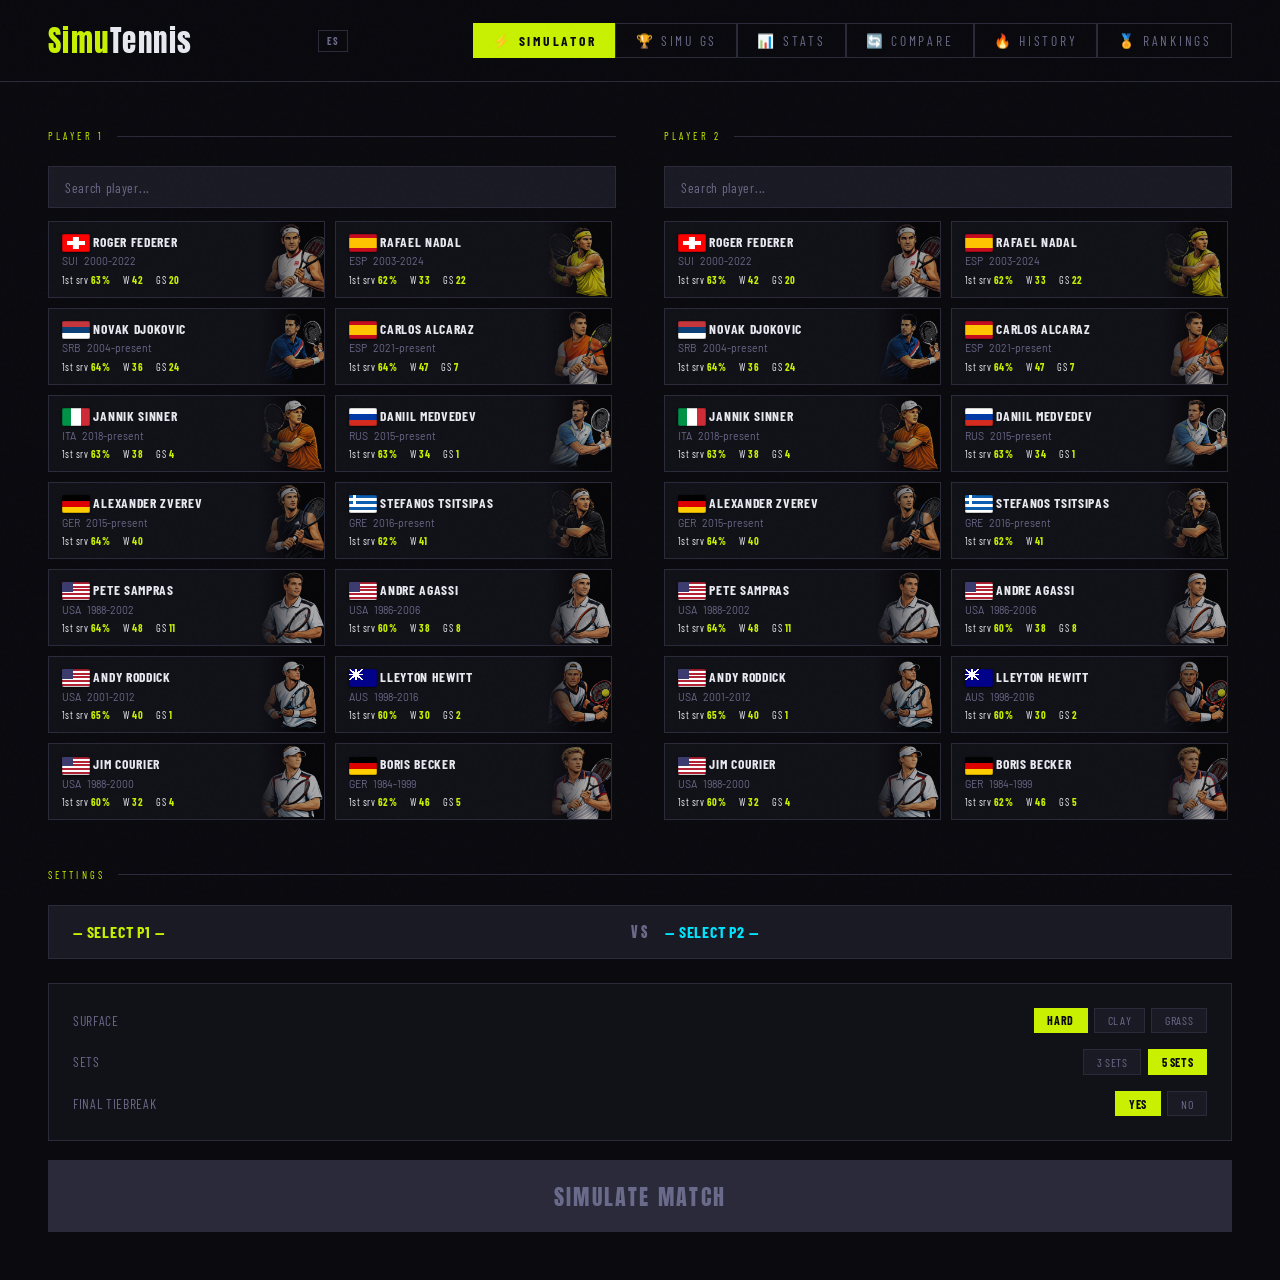
==== commit 02ef63b3: "Add files via upload" ====
--- a/index.html
+++ b/index.html
@@ -52,7 +52,7 @@
   <!-- MOBILE selector (hidden on desktop) -->
   <div id="mobile-selector" style="display:none; grid-column:1/-1">
     <div id="mob-sel-header" class="mob-sel-header"></div>
-    <input class="search-bar" placeholder="ðŸ” Search player..." id="mob-search">
+    <input class="search-bar" placeholder="Search player..." id="mob-search">
     <div class="mob-grid" id="mob-grid"></div>
     <!-- Player slots â€” se actualizan al elegir jugadores -->
     <div class="mob-vs-bar" id="mob-vs-bar">
@@ -102,7 +102,7 @@
   </div>
 
   <div class="winner-banner" id="winner-banner" style="display:none">
-    <div class="winner-label" id="winner-label-text">ðŸ† Match winner</div>
+    <div class="winner-label" id="winner-label-text">Match winner</div>
     <div class="winner-name" id="winner-name">â€”</div>
     <div class="winner-score" id="winner-score">â€”</div>
   </div>
@@ -238,7 +238,12 @@
     <!-- SIDEBAR -->
     <div class="players-sidebar">
       <div class="sidebar-header">
-        <div class="sidebar-title">Database Â· <span id="comp-player-count">0</span> players</div>
+        <div class="sidebar-title">
+          <span class="sidebar-title-label" data-sidebar-label="database">Database</span>
+          <span class="sidebar-title-sep"> Â· </span>
+          <span id="comp-player-count">0</span>
+          <span class="sidebar-title-suffix" data-sidebar-suffix="players"> players</span>
+        </div>
         <input class="sidebar-search" placeholder="Search name..." id="comp-sidebar-search">
         <div class="era-filter" id="comp-era-filter">
           <button class="era-btn active" data-era="all">All</button>
@@ -255,7 +260,7 @@
     <!-- DETAIL VIEW: dos columnas de jugadores -->
     <div class="player-detail" id="comp-player-detail">
       <div class="detail-empty" id="comp-empty-view">
-        <div class="detail-empty-icon">ðŸ”„</div>
+        <div class="detail-empty-icon">VS</div>
         <div class="detail-empty-text" id="comp-empty-text">Select two players to compare them</div>
       </div>
       <div id="comp-detail-content" style="display:none;"></div>
@@ -271,7 +276,12 @@
     <!-- SIDEBAR -->
     <div class="players-sidebar">
       <div class="sidebar-header">
-        <div class="sidebar-title">Database Â· <span id="player-count">0</span> players</div>
+        <div class="sidebar-title">
+          <span class="sidebar-title-label" data-sidebar-label="database">Database</span>
+          <span class="sidebar-title-sep"> Â· </span>
+          <span id="player-count">0</span>
+          <span class="sidebar-title-suffix" data-sidebar-suffix="players"> players</span>
+        </div>
         <input class="sidebar-search" placeholder="Search name..." id="sidebar-search">
         <div class="era-filter" id="era-filter">
           <button class="era-btn active" data-era="all">All</button>
@@ -288,7 +298,7 @@
     <!-- DETAIL -->
     <div class="player-detail" id="player-detail">
       <div class="detail-empty" id="detail-empty">
-        <div class="detail-empty-icon">ðŸŽ¾</div>
+        <div class="detail-empty-icon">ST</div>
         <div class="detail-empty-text" id="detail-empty-text">Select a player to view their stats</div>
       </div>
       <div id="detail-content" style="display:none;"></div>
--- a/css/style.css
+++ b/css/style.css
@@ -1,5 +1,5 @@
 /* =============================================================
-   TENNISSIMU — style.css
+   SIMUTENNIS — style.css
    Estructura:
    1.  Variables & reset
    2.  Base (body, header, nav, pages)
@@ -509,6 +509,19 @@
 .log-entry.log-set-p2 { color: var(--accent2); font-weight: 700; font-size: var(--fs-md); padding: 0.35rem 0.3rem; border-bottom: 1px solid var(--accent2); background: rgba(0,229,255,0.05); }
 .log-game-p1 { color: rgba(200,240,0,0.7); font-size: var(--fs-sm); padding: 0.1rem 0.8rem; border-bottom: 1px solid #13130d; font-family: 'Barlow Condensed', sans-serif; letter-spacing: var(--ls-normal); }
 .log-game-p2 { color: rgba(0,229,255,0.7);  font-size: var(--fs-sm); padding: 0.1rem 0.8rem; border-bottom: 1px solid #0d1315; font-family: 'Barlow Condensed', sans-serif; letter-spacing: var(--ls-normal); }
+.log-game-wrap { border-bottom: 1px solid #171723; }
+.log-game-wrap summary { cursor: pointer; list-style: none; }
+.log-game-wrap summary::-webkit-details-marker { display: none; }
+.log-game-wrap[open] summary { background: rgba(255,255,255,.03); }
+.log-points { padding: 0.35rem 0.8rem 0.55rem; background: rgba(255,255,255,.02); }
+.log-point { display: grid; grid-template-columns: 34px 76px 48px 1fr; gap: 10px; align-items: center; font-family: 'Barlow Condensed', sans-serif; font-size: var(--fs-xs); padding: 0.18rem 0; border-bottom: 1px dashed rgba(255,255,255,.06); }
+.log-point:last-child { border-bottom: none; }
+.log-point-num { color: var(--muted); font-weight: 700; letter-spacing: .06em; }
+.log-point-score { color: var(--text); }
+.log-point-rally { color: var(--muted); text-transform: uppercase; letter-spacing: .08em; font-size: 10px; }
+.log-point-winner { font-weight: 700; }
+.log-point.p1 .log-point-winner { color: var(--accent); }
+.log-point.p2 .log-point-winner { color: var(--accent2); }
 
 
 /* ─── 5. SIMULATOR — again-wrap y x100 ─────────────────────── */
@@ -1321,4 +1334,3 @@
   .mob-action-btn:active { background: var(--surface2); }
 
 } /* fin @media 768px */
-
--- a/css/rankings-hub.css
+++ b/css/rankings-hub.css
@@ -0,0 +1,252 @@
+.rankhub-page {
+  padding-bottom: 2rem;
+}
+
+.rankhub-top-meta {
+  padding: 0 3rem 1rem;
+  font-family: 'Barlow Condensed', sans-serif;
+  font-size: var(--fs-sm);
+  letter-spacing: var(--ls-wide);
+  color: var(--muted);
+}
+
+.rankhub-grid {
+  display: grid;
+  grid-template-columns: repeat(4, 1fr);
+  gap: 1rem;
+  padding: 0 3rem 1.5rem;
+}
+
+.rankhub-board {
+  padding: 0 3rem 2rem;
+}
+
+.rankhub-section {
+  margin-bottom: 1.5rem;
+}
+
+.rankhub-section-head {
+  display: flex;
+  align-items: center;
+  justify-content: space-between;
+  gap: 1rem;
+  margin-bottom: 0.8rem;
+}
+
+.rankhub-pill {
+  display: inline-block;
+  font-size: var(--fs-2xs);
+  letter-spacing: var(--ls-wide);
+  padding: 0.25rem 0.55rem;
+  font-weight: 700;
+  font-family: 'Barlow Condensed', sans-serif;
+  border: 1px solid var(--border);
+  color: var(--muted);
+  text-transform: uppercase;
+}
+
+.rankhub-card-value {
+  font-family: 'Anton', sans-serif;
+  font-size: var(--fs-4xl);
+  line-height: 1;
+}
+
+.rankhub-card-value.small {
+  font-size: var(--fs-3xl);
+}
+
+.rankhub-card-note {
+  font-size: var(--fs-sm);
+  color: var(--muted);
+  margin-top: 0.3rem;
+}
+
+.rankhub-filters {
+  display: flex;
+  flex-wrap: wrap;
+  gap: var(--sp-4);
+  padding: 1rem 3rem;
+  border-bottom: 1px solid var(--border);
+  align-items: flex-end;
+  margin-bottom: 1.5rem;
+}
+
+.rankhub-filter-group {
+  display: flex;
+  flex-direction: column;
+  gap: 0.35rem;
+}
+
+.rankhub-filter-group label {
+  font-family: 'Barlow Condensed', sans-serif;
+  font-size: var(--fs-xs);
+  letter-spacing: var(--ls-widest);
+  text-transform: uppercase;
+  color: var(--muted);
+}
+
+.rankhub-btn-row {
+  display: flex;
+  flex-wrap: wrap;
+  gap: 0.3rem;
+}
+
+.rankhub-btn {
+  font-family: 'Barlow Condensed', sans-serif;
+  font-size: var(--fs-xs);
+  letter-spacing: var(--ls-wide);
+  text-transform: uppercase;
+  border: 1px solid var(--border);
+  background: var(--surface);
+  color: var(--muted);
+  padding: 0.38rem 0.7rem;
+  cursor: pointer;
+  transition: all 0.15s;
+}
+
+.rankhub-btn:hover {
+  border-color: var(--muted);
+  color: var(--text);
+}
+
+.rankhub-btn.active {
+  background: var(--accent);
+  color: var(--bg);
+  border-color: var(--accent);
+  font-weight: 700;
+}
+
+.rankhub-btn[data-surface="hard"].active {
+  background: var(--accent2);
+  border-color: var(--accent2);
+}
+
+.rankhub-btn[data-surface="clay"].active {
+  background: #e07a3b;
+  border-color: #e07a3b;
+}
+
+.rankhub-btn[data-surface="grass"].active {
+  background: #52b788;
+  border-color: #52b788;
+}
+
+.rankhub-search {
+  min-width: 220px;
+  background: var(--surface);
+  border: 1px solid var(--border);
+  color: var(--text);
+  padding: 0.45rem 0.8rem;
+  font-family: 'Barlow Condensed', sans-serif;
+  font-size: var(--fs-md);
+}
+
+.rankhub-search:focus {
+  outline: none;
+  border-color: var(--accent);
+}
+
+.rankhub-note {
+  padding: 0 3rem 1rem;
+  color: var(--muted);
+  font-family: 'Barlow Condensed', sans-serif;
+  font-size: var(--fs-sm);
+  letter-spacing: var(--ls-wide);
+}
+
+.rankhub-table {
+  background: var(--surface);
+  border: 1px solid var(--border);
+  overflow-x: auto;
+}
+
+.rankhub-table-header,
+.rankhub-table-row {
+  display: grid;
+  grid-template-columns: 72px minmax(220px, 1.8fr) minmax(120px, 0.9fr) minmax(110px, 0.9fr) minmax(110px, 0.9fr) minmax(150px, 1.1fr);
+  align-items: center;
+}
+
+.rankhub-table-header {
+  padding: 0.8rem 1.5rem;
+  background: var(--surface2);
+  border-bottom: 1px solid var(--border);
+  font-family: 'Barlow Condensed', sans-serif;
+  font-size: var(--fs-xs);
+  letter-spacing: var(--ls-widest);
+  text-transform: uppercase;
+  color: var(--muted);
+}
+
+.rankhub-table-row {
+  padding: 0.8rem 1.5rem;
+  border-bottom: 1px solid #16161e;
+}
+
+.rankhub-table-row:last-child {
+  border-bottom: none;
+}
+
+.rankhub-rank {
+  font-family: 'Anton', sans-serif;
+  font-size: var(--fs-2xl);
+  color: var(--muted);
+}
+
+.rankhub-player-name {
+  font-family: 'Barlow Condensed', sans-serif;
+  font-size: var(--fs-lg);
+  font-weight: 700;
+  letter-spacing: var(--ls-tight);
+  text-transform: uppercase;
+}
+
+.rankhub-player-meta,
+.rankhub-cell-note {
+  font-family: 'Barlow Condensed', sans-serif;
+  font-size: var(--fs-sm);
+  letter-spacing: var(--ls-wide);
+  color: var(--muted);
+  text-transform: uppercase;
+}
+
+.rankhub-main-value {
+  font-family: 'Anton', sans-serif;
+  font-size: var(--fs-3xl);
+  line-height: 1;
+}
+
+.rankhub-empty {
+  padding: 1rem 1.5rem;
+  color: var(--muted);
+  font-family: 'Barlow Condensed', sans-serif;
+  letter-spacing: var(--ls-wide);
+  text-transform: uppercase;
+}
+
+.rankhub-era-grid {
+  display: grid;
+  grid-template-columns: 1fr 1fr;
+  gap: 1.5rem;
+}
+
+@media (max-width: 768px) {
+  .rankhub-top-meta,
+  .rankhub-grid,
+  .rankhub-filters,
+  .rankhub-note,
+  .rankhub-board {
+    padding-left: 1rem;
+    padding-right: 1rem;
+  }
+
+  .rankhub-grid,
+  .rankhub-era-grid {
+    grid-template-columns: 1fr;
+  }
+
+  .rankhub-table-header,
+  .rankhub-table-row {
+    min-width: 860px;
+  }
+}
--- a/css/tournament-hub.css
+++ b/css/tournament-hub.css
@@ -0,0 +1,481 @@
+.tourhub-page {
+  padding-bottom: 2rem;
+}
+
+.tourhub-topbar {
+  display: grid;
+  grid-template-columns: 1.4fr 1.2fr 1fr;
+  gap: 1rem;
+  padding: 0 3rem 1.5rem;
+}
+
+.tourhub-filter-group {
+  display: flex;
+  flex-direction: column;
+  gap: 0.45rem;
+}
+
+.tourhub-filter-group label {
+  font-family: 'Barlow Condensed', sans-serif;
+  font-size: var(--fs-xs);
+  letter-spacing: var(--ls-widest);
+  text-transform: uppercase;
+  color: var(--muted);
+}
+
+.tourhub-sim-btn {
+  padding: 0.8rem 1.1rem;
+  font-size: var(--fs-xl);
+  width: auto;
+  min-width: 240px;
+}
+
+.tourhub-hero {
+  display: grid;
+  grid-template-columns: 1.8fr 0.9fr;
+  gap: 1.5rem;
+  padding: 0 3rem 2rem;
+}
+
+.tourhub-hero-copy,
+.tourhub-hero-photo {
+  background: var(--surface);
+  border: 1px solid var(--border);
+}
+
+.tourhub-hero-copy {
+  padding: 1.4rem 1.5rem;
+}
+
+.tourhub-kicker {
+  font-family: 'Barlow Condensed', sans-serif;
+  font-size: var(--fs-xs);
+  letter-spacing: var(--ls-widest);
+  text-transform: uppercase;
+  color: var(--accent);
+  margin-bottom: 0.9rem;
+}
+
+.tourhub-meta-grid {
+  display: grid;
+  grid-template-columns: repeat(4, 1fr);
+  gap: 0.7rem;
+}
+
+.tourhub-meta-card {
+  background: var(--surface2);
+  border: 1px solid #16161e;
+  padding: 0.85rem;
+}
+
+.tourhub-meta-label {
+  font-family: 'Barlow Condensed', sans-serif;
+  font-size: var(--fs-xs);
+  letter-spacing: var(--ls-wide);
+  text-transform: uppercase;
+  color: var(--muted);
+  margin-bottom: 0.25rem;
+}
+
+.tourhub-meta-value {
+  font-family: 'Barlow Condensed', sans-serif;
+  font-size: var(--fs-lg);
+  color: var(--text);
+  text-transform: uppercase;
+  line-height: 1.1;
+}
+
+.tourhub-description {
+  margin-top: 1rem;
+  color: var(--muted);
+  font-size: var(--fs-md);
+  line-height: 1.55;
+  max-width: 72ch;
+}
+
+.tourhub-hero-photo {
+  min-height: 250px;
+  display: flex;
+  align-items: stretch;
+  justify-content: stretch;
+}
+
+.tourhub-photo-placeholder {
+  width: 100%;
+  min-height: 250px;
+  display: flex;
+  align-items: center;
+  justify-content: center;
+  text-align: center;
+  white-space: pre-line;
+  font-family: 'Barlow Condensed', sans-serif;
+  font-size: var(--fs-lg);
+  letter-spacing: var(--ls-widest);
+  text-transform: uppercase;
+  color: var(--muted);
+  background:
+    linear-gradient(135deg, rgba(200,240,0,0.08), rgba(0,229,255,0.05)),
+    repeating-linear-gradient(
+      -45deg,
+      transparent 0,
+      transparent 18px,
+      rgba(255,255,255,0.03) 18px,
+      rgba(255,255,255,0.03) 20px
+    );
+}
+
+.tourhub-layout {
+  display: grid;
+  grid-template-columns: 320px minmax(0, 1fr);
+  gap: 1.5rem;
+  padding: 0 3rem 2rem;
+}
+
+.tourhub-sidebar,
+.tourhub-main {
+  min-width: 0;
+}
+
+.tourhub-sidebar-note {
+  color: var(--muted);
+  font-size: var(--fs-sm);
+  line-height: 1.45;
+  margin-bottom: 0.8rem;
+}
+
+.tourhub-player-list {
+  display: flex;
+  flex-direction: column;
+  gap: 0.45rem;
+  max-height: 1180px;
+  overflow-y: auto;
+  padding-right: 0.25rem;
+}
+
+.tourhub-player-list::-webkit-scrollbar {
+  width: 4px;
+}
+
+.tourhub-player-list::-webkit-scrollbar-thumb {
+  background: var(--border);
+}
+
+.tourhub-player-item {
+  width: 100%;
+  text-align: left;
+  display: flex;
+  align-items: center;
+  justify-content: space-between;
+  gap: 0.6rem;
+  padding: 0.8rem 0.95rem;
+  border: 1px solid var(--border);
+  background: var(--surface);
+  color: var(--text);
+  cursor: pointer;
+  transition: all 0.15s;
+}
+
+.tourhub-player-item:hover {
+  border-color: var(--muted);
+  background: var(--surface2);
+}
+
+.tourhub-player-item.assigned {
+  border-color: rgba(200,240,0,0.35);
+}
+
+.tourhub-player-item.selected {
+  border-color: var(--accent2);
+  background: rgba(0,229,255,0.07);
+}
+
+.tourhub-player-name {
+  font-family: 'Barlow Condensed', sans-serif;
+  font-size: var(--fs-md);
+  font-weight: 700;
+  text-transform: uppercase;
+}
+
+.tourhub-player-meta,
+.tourhub-player-gs,
+.tourhub-slot-tag {
+  font-family: 'Barlow Condensed', sans-serif;
+  font-size: var(--fs-xs);
+  letter-spacing: var(--ls-wide);
+  text-transform: uppercase;
+  color: var(--muted);
+}
+
+.tourhub-player-side {
+  display: flex;
+  flex-direction: column;
+  align-items: flex-end;
+  gap: 0.2rem;
+}
+
+.tourhub-slot-tag {
+  color: var(--accent);
+}
+
+.tourhub-stagebar {
+  display: flex;
+  align-items: center;
+  justify-content: space-between;
+  gap: 1rem;
+  margin-bottom: 1rem;
+}
+
+.tourhub-stage-note {
+  color: var(--muted);
+  font-family: 'Barlow Condensed', sans-serif;
+  font-size: var(--fs-md);
+  letter-spacing: var(--ls-wide);
+}
+
+.tourhub-stage-actions {
+  display: flex;
+  gap: 0.5rem;
+  flex-wrap: wrap;
+  justify-content: flex-end;
+}
+
+.tourhub-bracket-wrap {
+  overflow-x: auto;
+  padding-bottom: 0.5rem;
+}
+
+.tourhub-bracket {
+  min-width: 1200px;
+  display: grid;
+  grid-template-columns: repeat(6, minmax(190px, 1fr));
+  gap: 1rem;
+  align-items: start;
+}
+
+.tourhub-round {
+  min-width: 0;
+}
+
+.tourhub-round-title {
+  font-family: 'Barlow Condensed', sans-serif;
+  font-size: var(--fs-xs);
+  letter-spacing: var(--ls-widest);
+  text-transform: uppercase;
+  color: var(--accent);
+  margin-bottom: 0.75rem;
+  padding-bottom: 0.5rem;
+  border-bottom: 1px solid var(--border);
+}
+
+.tourhub-round-list {
+  display: flex;
+  flex-direction: column;
+  gap: 0.8rem;
+}
+
+.tourhub-round-1 .tourhub-round-list { padding-top: 1.7rem; }
+.tourhub-round-2 .tourhub-round-list { padding-top: 4.8rem; }
+.tourhub-round-3 .tourhub-round-list { padding-top: 10.8rem; }
+.tourhub-round-4 .tourhub-round-list { padding-top: 22rem; }
+.tourhub-round-champion .tourhub-round-list { padding-top: 22rem; }
+
+.tourhub-match-card {
+  background: var(--surface);
+  border: 1px solid var(--border);
+  padding: 0.55rem;
+}
+
+.tourhub-match-card.done {
+  border-color: rgba(200,240,0,0.35);
+}
+
+.tourhub-slot {
+  width: 100%;
+  text-align: left;
+  background: var(--surface2);
+  border: 1px solid #16161e;
+  color: var(--text);
+  padding: 0.65rem 0.7rem;
+  margin-bottom: 0.35rem;
+  cursor: pointer;
+  transition: all 0.15s;
+}
+
+.tourhub-slot:last-child {
+  margin-bottom: 0;
+}
+
+.tourhub-slot:hover:not(:disabled) {
+  border-color: var(--muted);
+}
+
+.tourhub-slot:disabled {
+  cursor: default;
+}
+
+.tourhub-slot.empty {
+  color: var(--muted);
+}
+
+.tourhub-slot.active {
+  border-color: var(--accent2);
+  box-shadow: inset 0 0 0 1px rgba(0,229,255,0.35);
+}
+
+.tourhub-slot.winner {
+  border-color: rgba(200,240,0,0.6);
+  background: rgba(200,240,0,0.08);
+}
+
+.tourhub-slot-seed {
+  font-family: 'Barlow Condensed', sans-serif;
+  font-size: 10px;
+  letter-spacing: var(--ls-wide);
+  text-transform: uppercase;
+  color: var(--muted);
+  margin-bottom: 0.2rem;
+}
+
+.tourhub-slot-name {
+  font-family: 'Barlow Condensed', sans-serif;
+  font-size: var(--fs-md);
+  font-weight: 700;
+  text-transform: uppercase;
+  line-height: 1.05;
+}
+
+.tourhub-slot-meta,
+.tourhub-match-footer {
+  font-family: 'Barlow Condensed', sans-serif;
+  font-size: var(--fs-xs);
+  letter-spacing: var(--ls-wide);
+  text-transform: uppercase;
+  color: var(--muted);
+}
+
+.tourhub-match-footer {
+  margin-top: 0.55rem;
+  padding-top: 0.45rem;
+  border-top: 1px solid #16161e;
+}
+
+.tourhub-match-card.champion {
+  min-height: 104px;
+  display: flex;
+  align-items: center;
+  justify-content: center;
+}
+
+.tourhub-champion-inside {
+  text-align: center;
+}
+
+.tourhub-champion {
+  margin-top: 1.5rem;
+}
+
+@media (max-width: 1180px) {
+  .tourhub-topbar,
+  .tourhub-hero,
+  .tourhub-layout {
+    padding-left: 1.5rem;
+    padding-right: 1.5rem;
+  }
+
+  .tourhub-topbar {
+    grid-template-columns: 1fr;
+  }
+
+  .tourhub-hero {
+    grid-template-columns: 1fr;
+  }
+
+  .tourhub-meta-grid {
+    grid-template-columns: repeat(2, 1fr);
+  }
+
+  .tourhub-layout {
+    grid-template-columns: 280px minmax(0, 1fr);
+  }
+}
+
+@media (max-width: 820px) {
+  .tourhub-topbar,
+  .tourhub-hero,
+  .tourhub-layout {
+    padding-left: 1rem;
+    padding-right: 1rem;
+  }
+
+  .tourhub-layout {
+    grid-template-columns: 1fr;
+  }
+
+  .tourhub-filter-group .rankhub-btn-row {
+    width: 100%;
+  }
+
+  .tourhub-filter-group .rankhub-btn {
+    flex: 1 1 120px;
+  }
+
+  .tourhub-player-list {
+    max-height: 360px;
+  }
+
+  .tourhub-stagebar {
+    flex-direction: column;
+    align-items: flex-start;
+  }
+
+  .tourhub-sim-btn {
+    width: 100%;
+    min-width: 0;
+  }
+
+  .tourhub-stage-actions {
+    width: 100%;
+    justify-content: flex-start;
+  }
+
+  .tourhub-bracket {
+    min-width: 940px;
+    gap: 0.75rem;
+  }
+
+  .tourhub-round-1 .tourhub-round-list { padding-top: 1.2rem; }
+  .tourhub-round-2 .tourhub-round-list { padding-top: 3.8rem; }
+  .tourhub-round-3 .tourhub-round-list { padding-top: 8.7rem; }
+  .tourhub-round-4 .tourhub-round-list { padding-top: 17.5rem; }
+  .tourhub-round-champion .tourhub-round-list { padding-top: 17.5rem; }
+}
+
+@media (max-width: 600px) {
+  .tourhub-meta-grid {
+    grid-template-columns: 1fr;
+  }
+
+  .tourhub-bracket {
+    min-width: 820px;
+  }
+
+  .tourhub-player-item {
+    padding: 0.7rem 0.8rem;
+  }
+
+  .tourhub-hero-copy {
+    padding: 1rem;
+  }
+
+  .tourhub-match-card {
+    padding: 0.45rem;
+  }
+
+  .tourhub-slot {
+    padding: 0.55rem 0.6rem;
+  }
+
+  .tourhub-slot-name {
+    font-size: var(--fs-sm);
+  }
+}
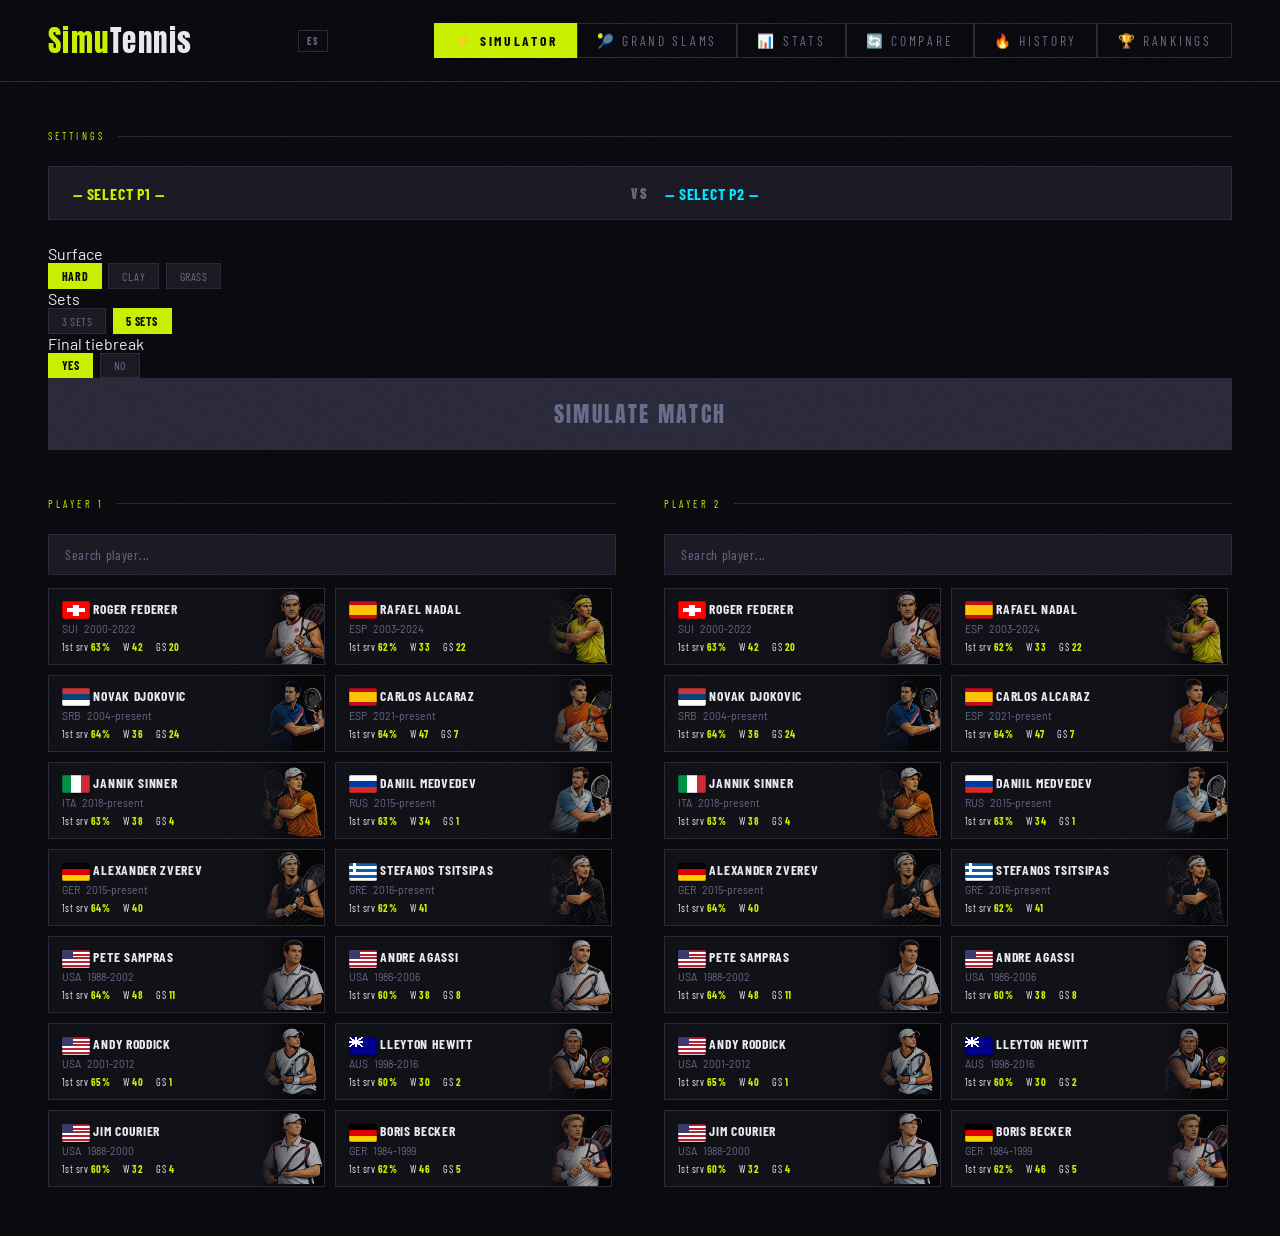
==== commit cd58834b: "Add files via upload" ====
--- a/index.html
+++ b/index.html
@@ -21,12 +21,12 @@
   <div class="logo">Simu<span>Tennis</span></div>
   <button id="lang-toggle" class="lang-toggle">ES</button>
   <div class="nav-tabs">
-    <button class="nav-tab active" data-page="simulator">⚡ Simulator</button>
-    <button class="nav-tab" data-page="torneo">🏆 Simu GS</button>
+    <button class="nav-tab active" data-page="simulator">⚡ Matchup Simulator</button>
+    <button class="nav-tab" data-page="torneo">🎾 Grand Slam Simulator</button>
     <button class="nav-tab" data-page="stats">📊 Stats</button>
     <button class="nav-tab" data-page="comparador">🔄 Compare</button>
     <button class="nav-tab" data-page="historico">🔥 History</button>
-    <button class="nav-tab" data-page="ranking">🏅 Rankings</button>
+    <button class="nav-tab" data-page="ranking">🏆 Rankings Simulator</button>
   </div>
 </header>
 
@@ -34,15 +34,55 @@
 <div id="page-simulator" class="page active">
 <div class="main-grid">
 
+  <section class="simulator-setup" style="grid-column:1/-1">
+    <div class="simulator-setup-stack">
+      <div class="section-label" id="section-label-config">Select 2 players</div>
+      <div class="simulator-setup-grid stack">
+        <div class="selection-display inline">
+          <div class="sel-name p1" id="sel-p1">— Select P1 —</div>
+          <div class="sel-vs">vs</div>
+          <div class="sel-name p2" id="sel-p2">— Select P2 —</div>
+        </div>
+        <div class="simulator-config-grid">
+          <div class="config-block">
+            <span class="config-block-label" id="label-surface">Surface</span>
+            <div class="config-options" id="surface-opts">
+              <button class="opt-btn active" data-val="hard">Hard</button>
+              <button class="opt-btn" data-val="clay">Clay</button>
+              <button class="opt-btn" data-val="grass">Grass</button>
+            </div>
+          </div>
+          <div class="config-block">
+            <span class="config-block-label" id="label-sets">Sets</span>
+            <div class="config-options" id="sets-opts">
+              <button class="opt-btn" data-val="3">3 sets</button>
+              <button class="opt-btn active" data-val="5">5 sets</button>
+            </div>
+          </div>
+          <div class="config-block">
+            <span class="config-block-label" id="label-tb">Final tiebreak</span>
+            <div class="config-options" id="tb-opts">
+              <button class="opt-btn active" data-val="yes">Yes</button>
+              <button class="opt-btn" data-val="no">No</button>
+            </div>
+          </div>
+        </div>
+        <div class="simulator-cta stacked">
+          <button class="sim-btn" id="sim-btn" disabled>SIMULATE MATCH</button>
+        </div>
+      </div>
+    </div>
+  </section>
+
   <!-- DESKTOP selector (hidden on mobile) -->
-  <div id="desktop-selector" style="display:contents">
-  <div>
+  <div id="desktop-selector" class="simulator-player-pickers" style="display:contents">
+  <div class="simulator-player-column">
     <div class="section-label" id="section-label-p1">Player 1</div>
     <input class="search-bar" placeholder="Search player..." id="search-p1">
     <div class="player-grid" id="grid-p1"></div>
   </div>
 
-  <div>
+  <div class="simulator-player-column">
     <div class="section-label" id="section-label-p2">Player 2</div>
     <input class="search-bar" placeholder="Search player..." id="search-p2">
     <div class="player-grid" id="grid-p2"></div>
@@ -66,45 +106,10 @@
     </div>
   </div>
 
-  <div style="grid-column:1/-1">
-    <div class="section-label" id="section-label-config">Settings</div>
-    <div class="selection-display">
-      <div class="sel-name p1" id="sel-p1" id="sel-p1">â€” Select P1 â€”</div>
-      <div class="sel-vs">VS</div>
-      <div class="sel-name p2" id="sel-p2">â€” Select P2 â€”</div>
-    </div>
-    <div class="config-panel">
-      <div class="config-row">
-        <span id="label-surface">Surface</span>
-        <div class="config-options" id="surface-opts">
-          <button class="opt-btn active" data-val="hard">Hard</button>
-          <button class="opt-btn" data-val="clay">Clay</button>
-          <button class="opt-btn" data-val="grass">Grass</button>
-        </div>
-      </div>
-      <div class="config-row">
-        <span id="label-sets">Sets</span>
-        <div class="config-options" id="sets-opts">
-          <button class="opt-btn" data-val="3">3 sets</button>
-          <button class="opt-btn active" data-val="5">5 sets</button>
-        </div>
-      </div>
-      <div class="config-row">
-        <span id="label-tb">Final tiebreak</span>
-        <div class="config-options" id="tb-opts">
-          <button class="opt-btn active" data-val="yes">Yes</button>
-          <button class="opt-btn" data-val="no">No</button>
-        </div>
-      </div>
-    </div>
-    <br>
-    <button class="sim-btn" id="sim-btn" disabled>SIMULATE MATCH</button>
-  </div>
-
   <div class="winner-banner" id="winner-banner" style="display:none">
     <div class="winner-label" id="winner-label-text">Match winner</div>
-    <div class="winner-name" id="winner-name">â€”</div>
-    <div class="winner-score" id="winner-score">â€”</div>
+    <div class="winner-name" id="winner-name">—</div>
+    <div class="winner-score" id="winner-score">—</div>
   </div>
 
   <div id="scoreboard" style="display:none">
@@ -114,7 +119,7 @@
       <div id="sb-header-games">Games</div>
     </div>
     <div class="score-row">
-      <div class="player-label"><span class="dot-p1"></span><span id="sb-name-p1">â€”</span></div>
+      <div class="player-label"><span class="dot-p1"></span><span id="sb-name-p1">—</span></div>
       <div class="set-score inactive" id="s1p1">-</div>
       <div class="set-score inactive" id="s2p1">-</div>
       <div class="set-score inactive" id="s3p1">-</div>
@@ -123,7 +128,7 @@
       <div class="games-total p1" id="tot-p1">0</div>
     </div>
     <div class="score-row">
-      <div class="player-label"><span class="dot-p2"></span><span id="sb-name-p2">â€”</span></div>
+      <div class="player-label"><span class="dot-p2"></span><span id="sb-name-p2">—</span></div>
       <div class="set-score inactive" id="s1p2">-</div>
       <div class="set-score inactive" id="s2p2">-</div>
       <div class="set-score inactive" id="s3p2">-</div>
@@ -145,16 +150,16 @@
     <div id="sim1000-result" style="display:none;">
       <div class="sim1000-header" id="sim1000-header">100 MATCHES</div>
       <div class="sim1000-nums">
-        <div class="sim1000-num p1" id="sim1000-num-p1">â€”</div>
-        <div class="sim1000-num p2" id="sim1000-num-p2">â€”</div>
+        <div class="sim1000-num p1" id="sim1000-num-p1">—</div>
+        <div class="sim1000-num p2" id="sim1000-num-p2">—</div>
       </div>
       <div class="sim1000-bar-wrap">
         <div class="sim1000-bar-p1" id="sim1000-bar-p1"></div>
         <div class="sim1000-bar-p2" id="sim1000-bar-p2"></div>
       </div>
     </div>
-    <button class="sim-btn sim-btn-1000" id="sim-btn-1000" disabled>Ã— 100</button>
-    <button class="again-btn" id="again-btn">â†© New match</button>
+    <button class="sim-btn sim-btn-1000" id="sim-btn-1000" disabled>x100</button>
+    <button class="again-btn" id="again-btn">↩ New match</button>
   </div>
 
 </div>
@@ -204,6 +209,10 @@
       <aside class="tourhub-sidebar">
         <div class="section-label" id="tourhub-players-title"></div>
         <input class="search-bar" id="tourhub-player-search">
+        <div class="tourhub-filter-group tourhub-sidebar-filter">
+          <label id="tourhub-era-label"></label>
+          <div class="rankhub-btn-row" id="tourhub-era-buttons"></div>
+        </div>
         <div class="tourhub-sidebar-note" id="tourhub-sidebar-note"></div>
         <div class="tourhub-player-list" id="tourhub-player-list"></div>
       </aside>
@@ -214,10 +223,15 @@
           <div class="tourhub-stage-actions">
             <span class="rankhub-pill" id="tourhub-selected-slot"></span>
             <span class="rankhub-pill" id="tourhub-round-pill"></span>
+            <div class="tourhub-view-switch" id="tourhub-view-switch">
+              <button class="rankhub-btn" id="tourhub-view-overview-btn"></button>
+              <button class="rankhub-btn" id="tourhub-view-focus-btn"></button>
+            </div>
           </div>
         </div>
 
-        <div class="tourhub-bracket-wrap">
+        <div class="tourhub-bracket-wrap" id="tourhub-bracket-wrap">
+          <div class="tourhub-bracket-art" id="tourhub-bracket-art"></div>
           <div class="tourhub-bracket" id="tourhub-bracket"></div>
         </div>
 
@@ -240,7 +254,7 @@
       <div class="sidebar-header">
         <div class="sidebar-title">
           <span class="sidebar-title-label" data-sidebar-label="database">Database</span>
-          <span class="sidebar-title-sep"> Â· </span>
+          <span class="sidebar-title-sep"> · </span>
           <span id="comp-player-count">0</span>
           <span class="sidebar-title-suffix" data-sidebar-suffix="players"> players</span>
         </div>
@@ -269,7 +283,7 @@
   </div>
 </div>
 
-<!-- ==================== PAGE: ESTADÃSTICAS ==================== -->
+<!-- ==================== PAGE: ESTADÍSTICAS ==================== -->
 <div id="page-stats" class="page">
   <div class="stats-page-layout">
 
@@ -278,7 +292,7 @@
       <div class="sidebar-header">
         <div class="sidebar-title">
           <span class="sidebar-title-label" data-sidebar-label="database">Database</span>
-          <span class="sidebar-title-sep"> Â· </span>
+          <span class="sidebar-title-sep"> · </span>
           <span id="player-count">0</span>
           <span class="sidebar-title-suffix" data-sidebar-suffix="players"> players</span>
         </div>
@@ -307,11 +321,11 @@
   </div>
 </div>
 
-<!-- ==================== PAGE: HISTÃ“RICO ==================== -->
+<!-- ==================== PAGE: HISTÓRICO ==================== -->
 <div id="page-historico" class="page">
   <div class="results-header">
     <h2 id="hist-title">HISTORICAL RESULTS</h2>
-    <p class="results-subtitle" id="hist-sub">9,489 real matches Â· 1985â€“2024 Â· 99 players</p>
+    <p class="results-subtitle" id="hist-sub">9,489 real matches · 1985–2024 · 99 players</p>
   </div>
 
   <!-- FILTROS -->
@@ -381,7 +395,7 @@
     </table>
   </div>
 
-  <!-- PAGINACIÃ“N -->
+  <!-- PAGINACIÓN -->
   <div id="results-pagination" class="results-pagination"></div>
 </div>
 
@@ -467,3 +481,10 @@
 </body>
 </html>
 
+
+
+
+
+
+
+
--- a/css/tournament-hub.css
+++ b/css/tournament-hub.css
@@ -101,6 +101,8 @@
 }
 
 .tourhub-photo-placeholder {
+  position: relative;
+  overflow: hidden;
   width: 100%;
   min-height: 250px;
   display: flex;
@@ -115,14 +117,31 @@
   color: var(--muted);
   background:
     linear-gradient(135deg, rgba(200,240,0,0.08), rgba(0,229,255,0.05)),
-    repeating-linear-gradient(
+    linear-gradient(135deg, rgba(10,10,15,0.28), rgba(10,10,15,0.82));
+  background-size: cover;
+  background-position: center bottom;
+}
+
+.tourhub-photo-placeholder::before {
+  content: "";
+  position: absolute;
+  inset: 0;
+  pointer-events: none;
+  background-image: repeating-linear-gradient(
       -45deg,
       transparent 0,
       transparent 18px,
       rgba(255,255,255,0.03) 18px,
       rgba(255,255,255,0.03) 20px
     );
-}
+  opacity: 0.9;
+}
+
+.tourhub-photo-placeholder > * {
+  position: relative;
+  z-index: 2;
+}
+
 
 .tourhub-layout {
   display: grid;
@@ -141,6 +160,10 @@
   font-size: var(--fs-sm);
   line-height: 1.45;
   margin-bottom: 0.8rem;
+}
+
+.tourhub-sidebar-filter {
+  margin-bottom: 0.9rem;
 }
 
 .tourhub-player-list {
@@ -239,17 +262,45 @@
   justify-content: flex-end;
 }
 
+.tourhub-view-switch {
+  display: none;
+  gap: 0.4rem;
+}
+
 .tourhub-bracket-wrap {
+  position: relative;
   overflow-x: auto;
   padding-bottom: 0.5rem;
+  scroll-behavior: smooth;
+  isolation: isolate;
+}
+
+.tourhub-bracket-wrap::before {
+  content: "";
+  position: absolute;
+  top: 6.5rem;
+  left: 50%;
+  width: clamp(520px, 56%, 860px);
+  aspect-ratio: 1;
+  transform: translateX(-50%);
+  background-image: var(--tourhub-bracket-art, none);
+  background-repeat: no-repeat;
+  background-size: cover;
+  background-position: center center;
+  filter: brightness(1.18) saturate(1.05);
+  opacity: 1;
+  pointer-events: none;
+  z-index: 0;
 }
 
 .tourhub-bracket {
-  min-width: 1200px;
+  min-width: 1560px;
   display: grid;
-  grid-template-columns: repeat(6, minmax(190px, 1fr));
-  gap: 1rem;
+  grid-template-columns: repeat(9, minmax(156px, 1fr));
+  gap: 0.75rem;
   align-items: start;
+  position: relative;
+  z-index: 1;
 }
 
 .tourhub-round {
@@ -270,19 +321,40 @@
 .tourhub-round-list {
   display: flex;
   flex-direction: column;
-  gap: 0.8rem;
-}
-
-.tourhub-round-1 .tourhub-round-list { padding-top: 1.7rem; }
-.tourhub-round-2 .tourhub-round-list { padding-top: 4.8rem; }
-.tourhub-round-3 .tourhub-round-list { padding-top: 10.8rem; }
-.tourhub-round-4 .tourhub-round-list { padding-top: 22rem; }
-.tourhub-round-champion .tourhub-round-list { padding-top: 22rem; }
+  gap: 0.65rem;
+}
+
+.tourhub-depth-0 .tourhub-round-list { padding-top: 0; }
+.tourhub-depth-1 .tourhub-round-list { padding-top: 1.45rem; }
+.tourhub-depth-2 .tourhub-round-list { padding-top: 4.05rem; }
+.tourhub-depth-3 .tourhub-round-list { padding-top: 9.15rem; }
+.tourhub-round-final .tourhub-round-list { padding-top: 18.55rem; }
 
 .tourhub-match-card {
   background: var(--surface);
   border: 1px solid var(--border);
-  padding: 0.55rem;
+  padding: 0.45rem;
+  min-height: 128px;
+}
+
+.tourhub-side-right .tourhub-round-title,
+.tourhub-side-right .tourhub-match-footer,
+.tourhub-side-right .tourhub-slot-seed,
+.tourhub-side-right .tourhub-slot-meta {
+  text-align: right;
+}
+
+.tourhub-side-right .tourhub-slot {
+  text-align: right;
+}
+
+.tourhub-side-right .tourhub-slot::before {
+  background-position: right top;
+}
+
+.tourhub-round-final .tourhub-round-title,
+.tourhub-round-final .tourhub-match-footer {
+  text-align: center;
 }
 
 .tourhub-match-card.done {
@@ -290,15 +362,35 @@
 }
 
 .tourhub-slot {
+  position: relative;
+  overflow: hidden;
   width: 100%;
   text-align: left;
   background: var(--surface2);
   border: 1px solid #16161e;
   color: var(--text);
-  padding: 0.65rem 0.7rem;
-  margin-bottom: 0.35rem;
+  padding: 0.55rem 0.6rem;
+  min-height: 56px;
+  margin-bottom: 0.3rem;
   cursor: pointer;
   transition: all 0.15s;
+}
+
+.tourhub-slot::before {
+  content: "";
+  position: absolute;
+  inset: 0;
+  background-image: var(--winner-bg, none);
+  background-size: cover;
+  background-position: center top;
+  opacity: 0;
+  transition: opacity 0.15s;
+  pointer-events: none;
+}
+
+.tourhub-slot > * {
+  position: relative;
+  z-index: 1;
 }
 
 .tourhub-slot:last-child {
@@ -327,6 +419,10 @@
   background: rgba(200,240,0,0.08);
 }
 
+.tourhub-slot.winner::before {
+  opacity: 1;
+}
+
 .tourhub-slot-seed {
   font-family: 'Barlow Condensed', sans-serif;
   font-size: 10px;
@@ -338,7 +434,7 @@
 
 .tourhub-slot-name {
   font-family: 'Barlow Condensed', sans-serif;
-  font-size: var(--fs-md);
+  font-size: 1rem;
   font-weight: 700;
   text-transform: uppercase;
   line-height: 1.05;
@@ -360,14 +456,53 @@
 }
 
 .tourhub-match-card.champion {
-  min-height: 104px;
+  position: relative;
+  overflow: hidden;
+  min-height: 128px;
   display: flex;
   align-items: center;
   justify-content: center;
+  margin-top: 0.7rem;
+  border-color: rgba(200,240,0,0.45);
+  background: linear-gradient(180deg, rgba(200,240,0,0.08), rgba(10,10,15,0.96));
+}
+
+.tourhub-match-card.champion::before {
+  content: "";
+  position: absolute;
+  inset: 0;
+  background-image: var(--champion-bg, none);
+  background-size: cover;
+  background-position: center top;
+  opacity: 0.42;
+  filter: saturate(0.9);
+  pointer-events: none;
 }
 
 .tourhub-champion-inside {
   text-align: center;
+  position: relative;
+  z-index: 1;
+  width: 100%;
+  padding: 0.4rem;
+}
+
+.tourhub-champion-kicker,
+.tourhub-champion-score {
+  font-family: 'Barlow Condensed', sans-serif;
+  font-size: var(--fs-xs);
+  letter-spacing: var(--ls-wide);
+  text-transform: uppercase;
+  color: var(--muted);
+}
+
+.tourhub-champion-name {
+  font-family: 'Barlow Condensed', sans-serif;
+  font-size: 1.15rem;
+  font-weight: 700;
+  line-height: 1.05;
+  text-transform: uppercase;
+  margin: 0.2rem 0;
 }
 
 .tourhub-champion {
@@ -397,6 +532,7 @@
   .tourhub-layout {
     grid-template-columns: 280px minmax(0, 1fr);
   }
+
 }
 
 @media (max-width: 820px) {
@@ -439,24 +575,77 @@
   }
 
   .tourhub-bracket {
-    min-width: 940px;
-    gap: 0.75rem;
-  }
-
-  .tourhub-round-1 .tourhub-round-list { padding-top: 1.2rem; }
-  .tourhub-round-2 .tourhub-round-list { padding-top: 3.8rem; }
-  .tourhub-round-3 .tourhub-round-list { padding-top: 8.7rem; }
-  .tourhub-round-4 .tourhub-round-list { padding-top: 17.5rem; }
-  .tourhub-round-champion .tourhub-round-list { padding-top: 17.5rem; }
+    min-width: 1020px;
+    grid-template-columns: repeat(9, minmax(120px, 1fr));
+    gap: 0.6rem;
+  }
+
+  .tourhub-bracket-wrap::before {
+    width: clamp(420px, 60%, 620px);
+    top: 6rem;
+  }
+
+  .tourhub-match-card {
+    min-height: 116px;
+  }
+
+  .tourhub-slot {
+    min-height: 52px;
+  }
+
+  .tourhub-depth-1 .tourhub-round-list { padding-top: 1.3rem; }
+  .tourhub-depth-2 .tourhub-round-list { padding-top: 3.55rem; }
+  .tourhub-depth-3 .tourhub-round-list { padding-top: 8rem; }
+  .tourhub-round-final .tourhub-round-list { padding-top: 16.25rem; }
 }
 
 @media (max-width: 600px) {
+  .tourhub-view-switch {
+    display: inline-flex;
+  }
+
+  .tourhub-stage-actions {
+    align-items: center;
+  }
+
+  .tourhub-bracket-wrap {
+    position: relative;
+    overflow: auto;
+    border: 1px solid rgba(255,255,255,0.06);
+    background:
+      linear-gradient(180deg, rgba(255,255,255,0.02), rgba(255,255,255,0)),
+      var(--bg);
+    max-height: 72vh;
+    padding: 0.65rem 0.65rem 1rem;
+    touch-action: pan-x pan-y pinch-zoom;
+  }
+
+  .tourhub-bracket-wrap::before {
+    width: 420px;
+    top: 5.25rem;
+    opacity: 1;
+  }
+
   .tourhub-meta-grid {
     grid-template-columns: 1fr;
   }
 
   .tourhub-bracket {
-    min-width: 820px;
+    min-width: 1180px;
+    transform-origin: top left;
+    transition: transform 0.2s ease;
+  }
+
+  .tourhub-bracket-wrap[data-view="overview"] .tourhub-bracket {
+    transform: scale(0.68);
+  }
+
+  .tourhub-bracket-wrap[data-view="overview"] {
+    min-height: 980px;
+  }
+
+  .tourhub-bracket-wrap[data-view="focus"] .tourhub-bracket {
+    transform: scale(1);
   }
 
   .tourhub-player-item {
@@ -468,14 +657,16 @@
   }
 
   .tourhub-match-card {
-    padding: 0.45rem;
+    padding: 0.4rem;
+    min-height: 106px;
   }
 
   .tourhub-slot {
-    padding: 0.55rem 0.6rem;
+    padding: 0.5rem 0.55rem;
+    min-height: 48px;
   }
 
   .tourhub-slot-name {
-    font-size: var(--fs-sm);
-  }
-}
+    font-size: 0.92rem;
+  }
+}
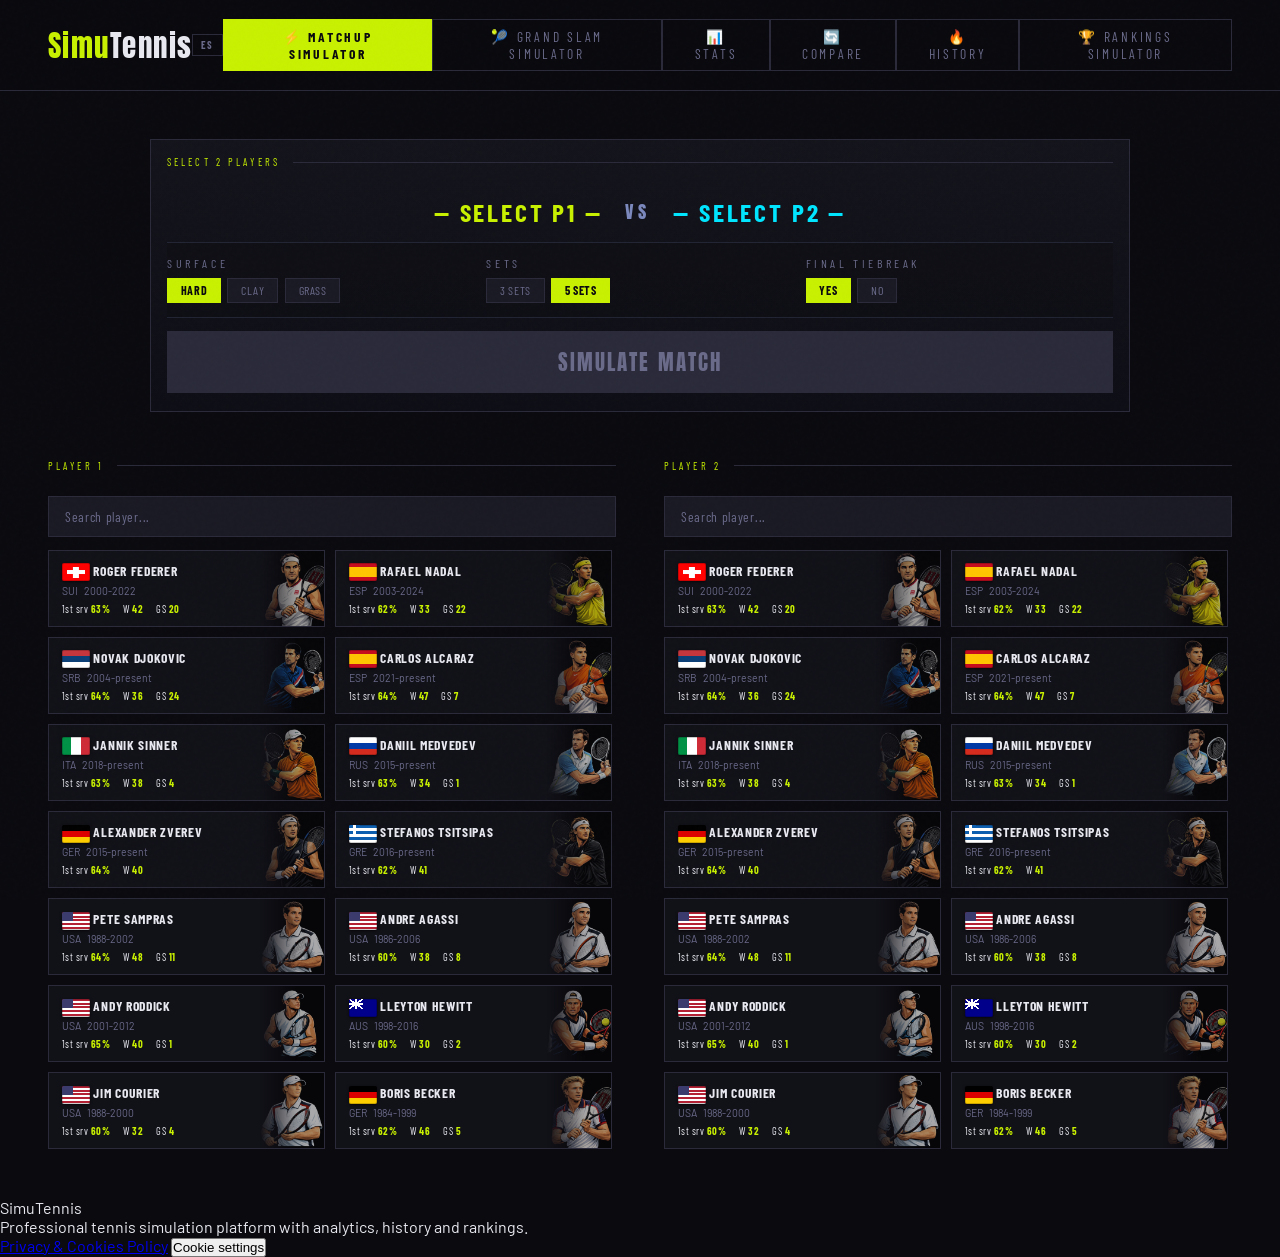
==== commit 021ce372: "Add files via upload" ====
--- a/index.html
+++ b/index.html
@@ -6,6 +6,8 @@
 <meta name="theme-color" content="#0a0a0f">
 <meta name="apple-mobile-web-app-capable" content="yes">
 <meta name="apple-mobile-web-app-status-bar-style" content="black-translucent">
+<meta name="description" content="Professional tennis simulation platform with matchup analysis, Grand Slam brackets, rankings simulation and historical comparisons.">
+<meta name="google-analytics-id" content="G-QBJM0HB05N">
 <title>SimuTennis</title>
 <link rel="icon" type="image/svg+xml" href="data:image/svg+xml,%3Csvg xmlns='http://www.w3.org/2000/svg' viewBox='0 0 32 32'%3E%3Ccircle cx='16' cy='16' r='15' fill='%230a0a0f' stroke='%232a2a3a' stroke-width='1'/%3E%3Ctext x='16' y='22' font-family='Arial Black,sans-serif' font-size='18' font-weight='900' fill='%23c8f000' text-anchor='middle'%3ET%3C/text%3E%3C/svg%3E">
 <link rel="icon" type="image/png" sizes="32x32" href="data:image/svg+xml,%3Csvg xmlns='http://www.w3.org/2000/svg' viewBox='0 0 32 32'%3E%3Ccircle cx='16' cy='16' r='15' fill='%230a0a0f' stroke='%232a2a3a' stroke-width='1'/%3E%3Ctext x='16' y='22' font-family='Arial Black,sans-serif' font-size='18' font-weight='900' fill='%23c8f000' text-anchor='middle'%3ET%3C/text%3E%3C/svg%3E">
@@ -325,7 +327,7 @@
 <div id="page-historico" class="page">
   <div class="results-header">
     <h2 id="hist-title">HISTORICAL RESULTS</h2>
-    <p class="results-subtitle" id="hist-sub">9,489 real matches · 1985–2024 · 99 players</p>
+    <p class="results-subtitle" id="hist-sub">9,489 real matches · 1985–2025 · 99 players</p>
   </div>
 
   <!-- FILTROS -->
@@ -364,7 +366,7 @@
     </div>
     <div class="filter-group">
       <label id="rf-label-year-to">YEAR TO</label>
-      <select id="rf-year-to"><option value="">2024</option></select>
+      <select id="rf-year-to"><option value="">2025</option></select>
     </div>
     <button class="btn-filter" id="rf-btn-filter" onclick="applyResultsFilter()">FILTER</button>
     <button class="btn-filter btn-reset" id="rf-btn-reset" onclick="resetResultsFilter()">RESET</button>
@@ -432,7 +434,73 @@
     <div class="rankhub-note" id="mode-note"></div>
     <section class="rankhub-board" id="boards"></section>
   </main>
-</div>
+</div>
+<footer class="site-footer">
+  <div class="site-footer-inner">
+    <div class="site-footer-brand">
+      <div class="site-footer-logo">Simu<span>Tennis</span></div>
+      <p class="site-footer-copy" data-cookie-footer-copy>
+        Professional tennis simulation platform with analytics, history and rankings.
+      </p>
+    </div>
+    <div class="site-footer-links">
+      <a class="site-footer-link" href="docs/privacy-cookies.html" target="_blank" rel="noopener" data-cookie-policy-link>Privacy & Cookies Policy</a>
+      <button class="site-footer-link button-link" type="button" id="open-cookie-settings" data-cookie-settings-link>Cookie settings</button>
+    </div>
+  </div>
+</footer>
+
+<div class="cookie-banner" id="cookie-banner" hidden>
+  <div class="cookie-banner-copy">
+    <div class="cookie-banner-kicker" id="cookie-banner-kicker">Cookies & privacy</div>
+    <h2 class="cookie-banner-title" id="cookie-banner-title">We use analytics cookies only with your consent.</h2>
+    <p class="cookie-banner-text" id="cookie-banner-text">
+      SimuTennis uses essential cookies to keep the site working and optional analytics cookies to understand usage and improve the experience.
+    </p>
+  </div>
+  <div class="cookie-banner-actions">
+    <button class="cookie-btn cookie-btn-secondary" type="button" id="cookie-reject-btn">Reject analytics</button>
+    <button class="cookie-btn cookie-btn-ghost" type="button" id="cookie-customize-btn">Customize</button>
+    <button class="cookie-btn cookie-btn-primary" type="button" id="cookie-accept-btn">Accept all</button>
+  </div>
+</div>
+
+<div class="cookie-modal" id="cookie-modal" hidden aria-hidden="true">
+  <div class="cookie-modal-backdrop" data-cookie-close></div>
+  <div class="cookie-modal-panel" role="dialog" aria-modal="true" aria-labelledby="cookie-modal-title">
+    <div class="cookie-modal-header">
+      <div>
+        <div class="cookie-modal-kicker" id="cookie-modal-kicker">Privacy controls</div>
+        <h2 class="cookie-modal-title" id="cookie-modal-title">Choose which cookies you want to allow.</h2>
+      </div>
+      <button class="cookie-modal-close" type="button" id="cookie-modal-close" aria-label="Close">×</button>
+    </div>
+    <div class="cookie-option">
+      <div>
+        <div class="cookie-option-title" id="cookie-essential-title">Essential cookies</div>
+        <p class="cookie-option-text" id="cookie-essential-text">Required for language preferences, navigation and core simulator functionality.</p>
+      </div>
+      <span class="cookie-option-badge" id="cookie-essential-badge">Always active</span>
+    </div>
+    <label class="cookie-option cookie-option-toggle" for="cookie-analytics-toggle">
+      <div>
+        <div class="cookie-option-title" id="cookie-analytics-title">Analytics cookies</div>
+        <p class="cookie-option-text" id="cookie-analytics-text">Help us understand visits and improve the product through Google Analytics.</p>
+      </div>
+      <span class="cookie-switch-wrap">
+        <input type="checkbox" id="cookie-analytics-toggle">
+        <span class="cookie-switch" aria-hidden="true"></span>
+      </span>
+    </label>
+    <div class="cookie-modal-footer">
+      <a class="site-footer-link" href="docs/privacy-cookies.html" target="_blank" rel="noopener" id="cookie-modal-policy-link">Read policy</a>
+      <div class="cookie-banner-actions">
+        <button class="cookie-btn cookie-btn-secondary" type="button" id="cookie-save-btn">Save preferences</button>
+        <button class="cookie-btn cookie-btn-primary" type="button" id="cookie-accept-all-btn">Accept all</button>
+      </div>
+    </div>
+  </div>
+</div>
 <script src="js/players.js" defer></script>
 <script src="js/player_game_resilience.js" defer></script>
 <script src="js/player_game_control.js" defer></script>
@@ -442,6 +510,7 @@
 <script src="js/rankings_hub_data.js" defer></script>
 <script src="js/rankings_hub_app.js" defer></script>
 <script src="js/tournament_hub_app.js" defer></script>
+<script src="js/cookies.js" defer></script>
 <script src="js/app.js" defer></script>
 
 <!-- Ensure initialization happens after all scripts load -->
--- a/css/style.css
+++ b/css/style.css
@@ -171,6 +171,87 @@
   padding: var(--sp-8);
 }
 
+.simulator-setup {
+  grid-column: 1/-1;
+}
+
+.simulator-setup-stack {
+  max-width: 980px;
+  margin: 0 auto;
+  background: linear-gradient(180deg, rgba(20,20,28,0.98), rgba(14,14,22,0.98));
+  border: 1px solid var(--border);
+  padding: 1rem 1rem 1.1rem;
+}
+
+.simulator-setup-grid {
+  display: grid;
+  grid-template-columns: minmax(0, 1.2fr) minmax(360px, 0.8fr);
+  gap: var(--sp-6);
+  align-items: start;
+}
+
+.simulator-setup-grid.stack {
+  grid-template-columns: 1fr;
+  gap: 0.8rem;
+}
+
+.simulator-setup-grid.aggressive {
+  grid-template-columns: minmax(340px, 1.3fr) minmax(420px, 1fr) minmax(240px, 0.6fr);
+  gap: 1rem;
+  align-items: stretch;
+}
+
+.simulator-setup-grid.compact {
+  grid-template-columns: 1fr auto;
+  gap: 0.9rem 1rem;
+  align-items: stretch;
+}
+
+.simulator-controls {
+  display: flex;
+  flex-direction: column;
+  gap: 1rem;
+}
+
+.simulator-matchup-row {
+  grid-column: 1 / -1;
+}
+
+.simulator-matchup-card,
+.simulator-config-inline,
+.simulator-cta {
+  min-width: 0;
+}
+
+.simulator-config-grid {
+  display: grid;
+  grid-template-columns: repeat(3, minmax(0, 1fr));
+  gap: 12px;
+  background: rgba(0,0,0,0.14);
+  border-top: 1px solid rgba(123,137,189,0.18);
+  border-bottom: 1px solid rgba(123,137,189,0.18);
+  padding: 0.85rem 0;
+  min-width: 0;
+}
+
+.config-block {
+  min-width: 0;
+}
+
+.config-block-label {
+  display: block;
+  margin-bottom: 0.45rem;
+  font-family: 'Barlow Condensed', sans-serif;
+  font-size: var(--fs-sm);
+  letter-spacing: var(--ls-caps);
+  text-transform: uppercase;
+  color: var(--muted);
+}
+
+.simulator-player-column {
+  min-width: 0;
+}
+
 .search-bar {
   width: 100%;
   background: var(--surface2);
@@ -261,7 +342,28 @@
   text-transform: uppercase;
   color: var(--muted);
 }
+.config-row.inline {
+  justify-content: flex-start;
+  gap: 0.85rem;
+  white-space: nowrap;
+}
 .config-options { display: flex; gap: var(--sp-2); }
+.simulator-config-inline {
+  display: flex;
+  align-items: center;
+  gap: 0.9rem;
+  padding: 1rem 1.15rem;
+  background: linear-gradient(180deg, rgba(26,26,35,0.96), rgba(18,18,26,0.96));
+  border: 1px solid var(--border);
+  min-height: 100%;
+  overflow: hidden;
+}
+.config-divider {
+  width: 1px;
+  align-self: stretch;
+  background: linear-gradient(180deg, transparent, rgba(123,137,189,0.45), transparent);
+  flex: 0 0 1px;
+}
 .opt-btn {
   background: var(--surface2);
   border: 1px solid var(--border);
@@ -299,7 +401,14 @@
   padding: 1rem 1.5rem;
   background: var(--surface2);
   border: 1px solid var(--border);
-  margin-bottom: 1.5rem;
+  min-height: 100%;
+}
+.selection-display.inline {
+  justify-content: center;
+  min-height: 100%;
+  padding: 0.25rem 0.4rem 0.1rem;
+  background: transparent;
+  border: none;
 }
 .sel-name {
   font-family: 'Barlow Condensed', sans-serif;
@@ -314,7 +423,28 @@
 }
 .sel-name.p1 { color: var(--accent); }
 .sel-name.p2 { color: var(--accent2); }
-.sel-vs { font-family: 'Anton', sans-serif; font-size: var(--fs-md); color: var(--muted); letter-spacing: var(--ls-widest); }
+.selection-display.inline .sel-name {
+  flex: 0 1 auto;
+  font-size: clamp(1.2rem, 2vw, 1.65rem);
+  letter-spacing: 0.11em;
+}
+.sel-name.p2 { justify-content: flex-end; text-align: right; }
+.sel-vs { font-family: 'Anton', sans-serif; font-size: clamp(1rem, 1.4vw, 1.2rem); color: #7b89bd; letter-spacing: 0.28em; text-transform: uppercase; padding: 0 0.4rem; }
+.simulator-cta {
+  display: flex;
+  align-items: stretch;
+}
+.simulator-cta.stacked {
+  justify-content: center;
+}
+.simulator-cta .sim-btn {
+  min-height: 100%;
+  padding: 0.95rem 1.5rem;
+  font-size: clamp(1.25rem, 1.65vw, 1.65rem);
+}
+.simulator-cta.stacked .sim-btn {
+  width: 100%;
+}
 
 /* card flag */
 .card-flag-right {
@@ -560,6 +690,82 @@
 .sim-btn-1000:hover:not(:disabled) { border-color: var(--accent); color: var(--accent); }
 .sim-btn-1000:disabled { opacity: 0.25; cursor: default; }
 
+@media (max-width: 1180px) {
+  .simulator-setup-stack {
+    max-width: none;
+  }
+
+  .simulator-setup-grid.aggressive {
+    grid-template-columns: 1fr;
+  }
+
+  .simulator-setup-grid.compact {
+    grid-template-columns: 1fr;
+  }
+
+  .simulator-config-inline {
+    flex-wrap: wrap;
+    overflow: visible;
+  }
+
+  .simulator-config-grid {
+    min-width: 0;
+  }
+
+  .config-divider {
+    display: none;
+  }
+
+  .simulator-cta .sim-btn {
+    min-height: 0;
+  }
+}
+
+@media (max-width: 760px) {
+  .simulator-setup-stack {
+    padding: 0.85rem 0.85rem 1rem;
+  }
+
+  .selection-display.inline {
+    flex-direction: column;
+    align-items: stretch;
+    gap: 0.55rem;
+    padding: 0.1rem 0;
+  }
+
+  .sel-name.p2 {
+    justify-content: flex-start;
+    text-align: left;
+  }
+
+  .sel-vs {
+    text-align: center;
+  }
+
+  .simulator-config-inline {
+    flex-direction: column;
+    align-items: stretch;
+    gap: 0.7rem;
+    padding: 0.9rem 1rem;
+  }
+
+  .simulator-config-grid {
+    grid-template-columns: 1fr;
+    gap: 0.8rem;
+  }
+
+  .config-row.inline {
+    flex-direction: column;
+    align-items: flex-start;
+    gap: 0.45rem;
+    white-space: normal;
+  }
+
+  .config-options {
+    flex-wrap: wrap;
+  }
+}
+
 #sim1000-result {
   background: var(--surface);
   border: 1px solid var(--border);
--- a/css/tournament-hub.css
+++ b/css/tournament-hub.css
@@ -275,15 +275,14 @@
   isolation: isolate;
 }
 
-.tourhub-bracket-wrap::before {
-  content: "";
+.tourhub-bracket-art {
   position: absolute;
   top: 6.5rem;
   left: 50%;
-  width: clamp(520px, 56%, 860px);
+  width: clamp(624px, 67.2%, 1032px);
   aspect-ratio: 1;
   transform: translateX(-50%);
-  background-image: var(--tourhub-bracket-art, none);
+  background-image: none;
   background-repeat: no-repeat;
   background-size: cover;
   background-position: center center;
@@ -580,8 +579,8 @@
     gap: 0.6rem;
   }
 
-  .tourhub-bracket-wrap::before {
-    width: clamp(420px, 60%, 620px);
+  .tourhub-bracket-art {
+    width: clamp(504px, 72%, 744px);
     top: 6rem;
   }
 
@@ -620,8 +619,8 @@
     touch-action: pan-x pan-y pinch-zoom;
   }
 
-  .tourhub-bracket-wrap::before {
-    width: 420px;
+  .tourhub-bracket-art {
+    width: 504px;
     top: 5.25rem;
     opacity: 1;
   }
